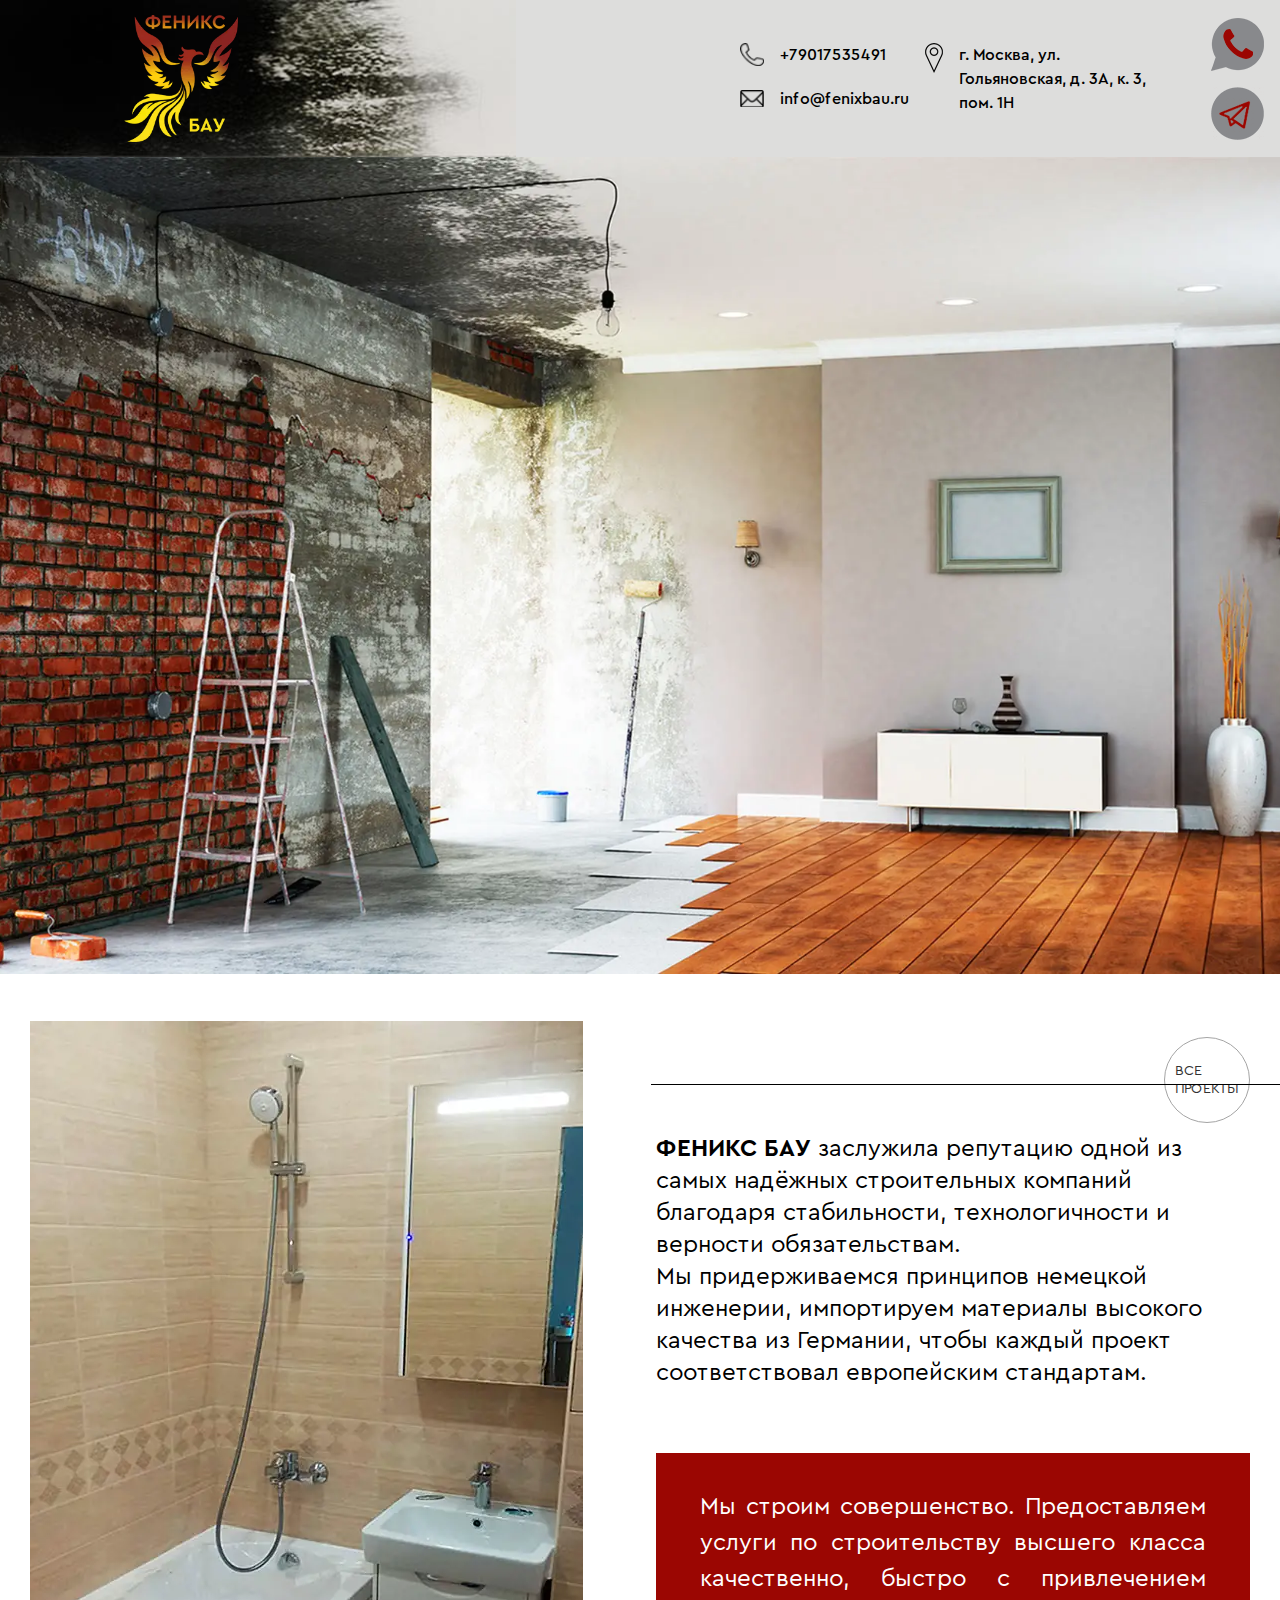
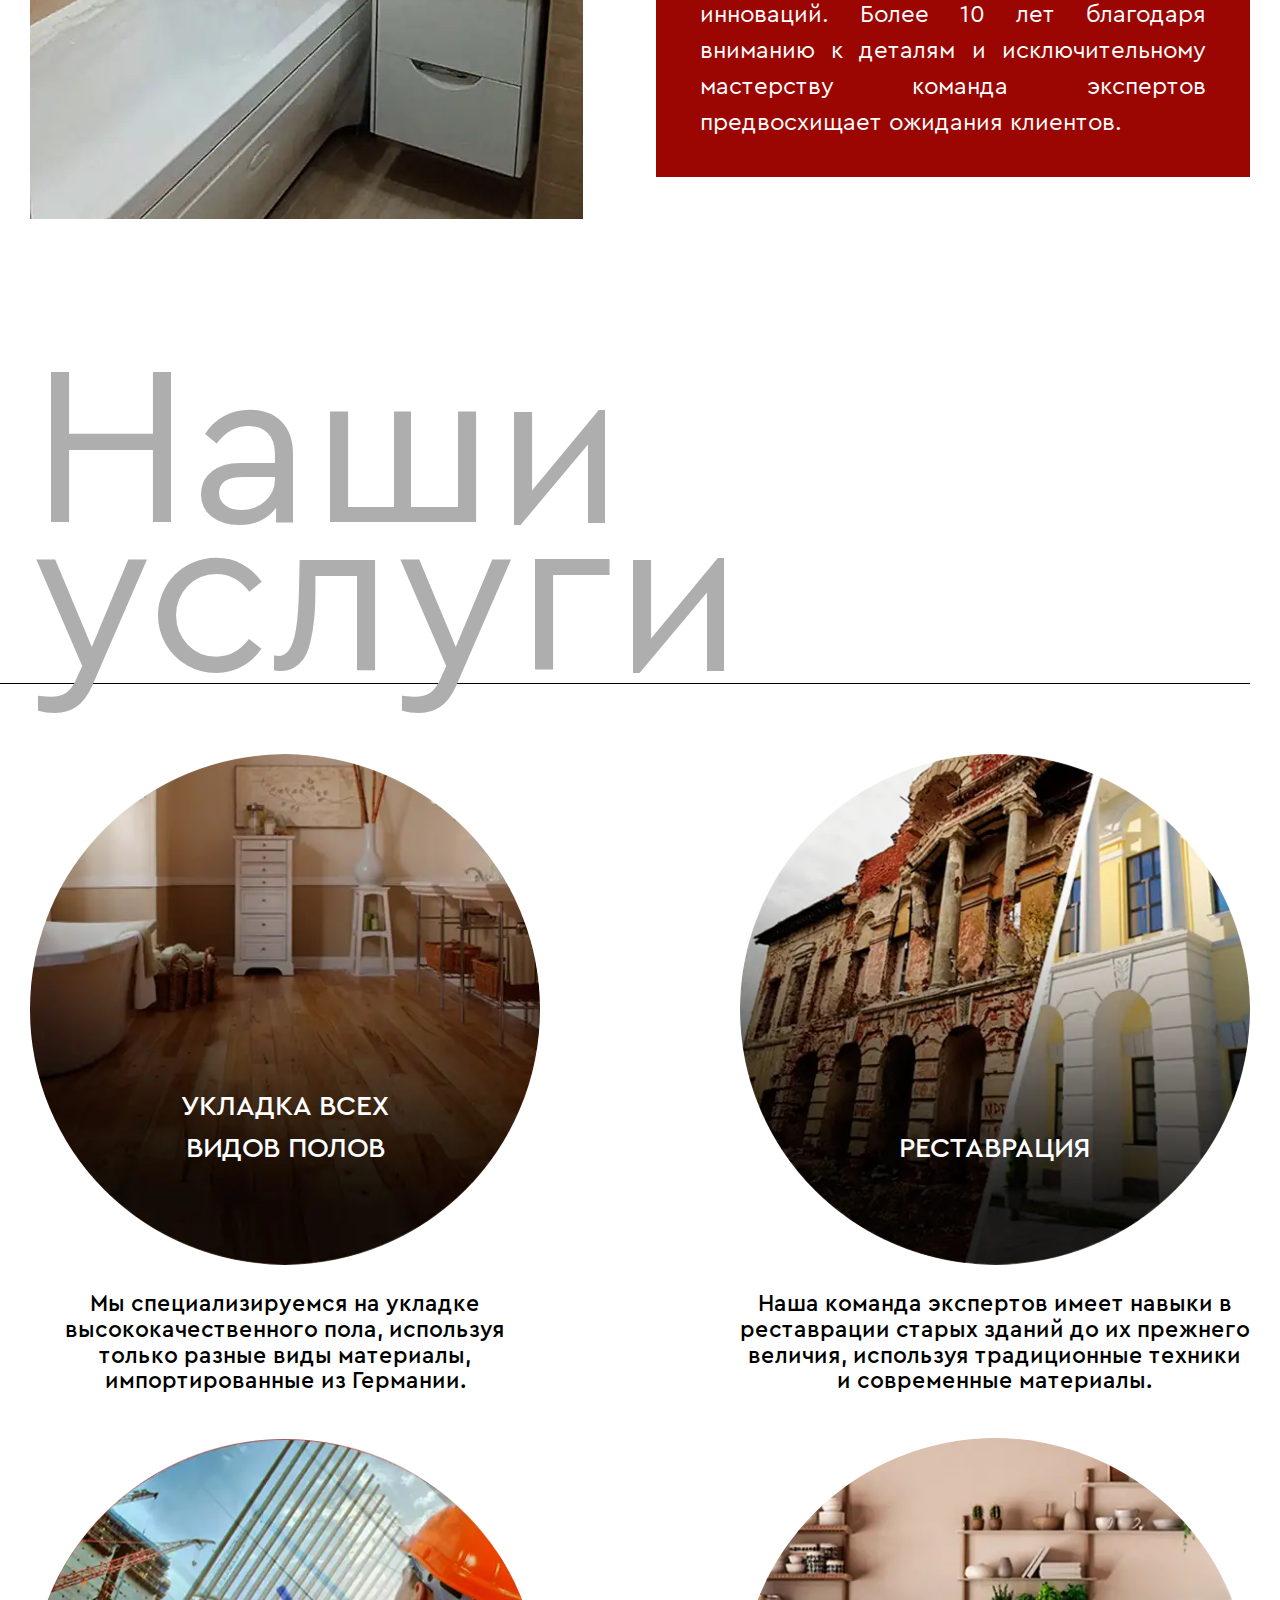
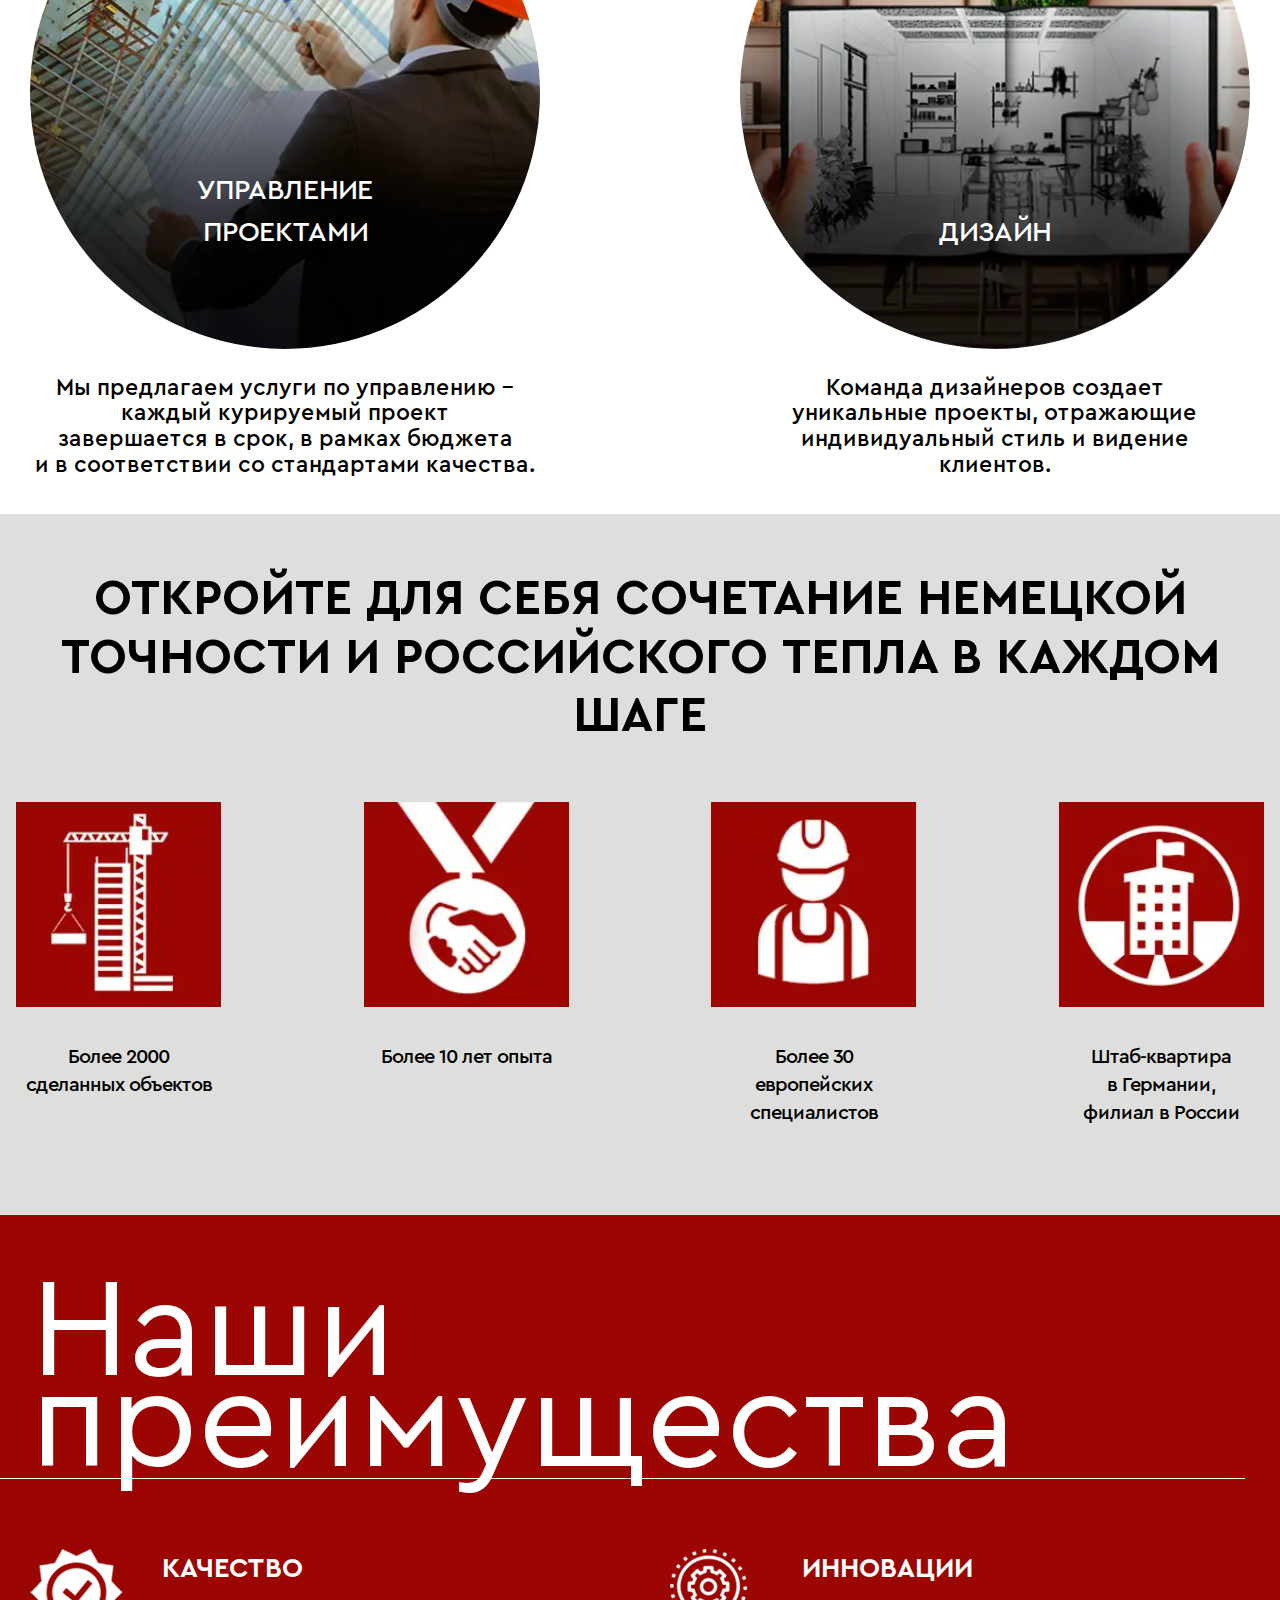
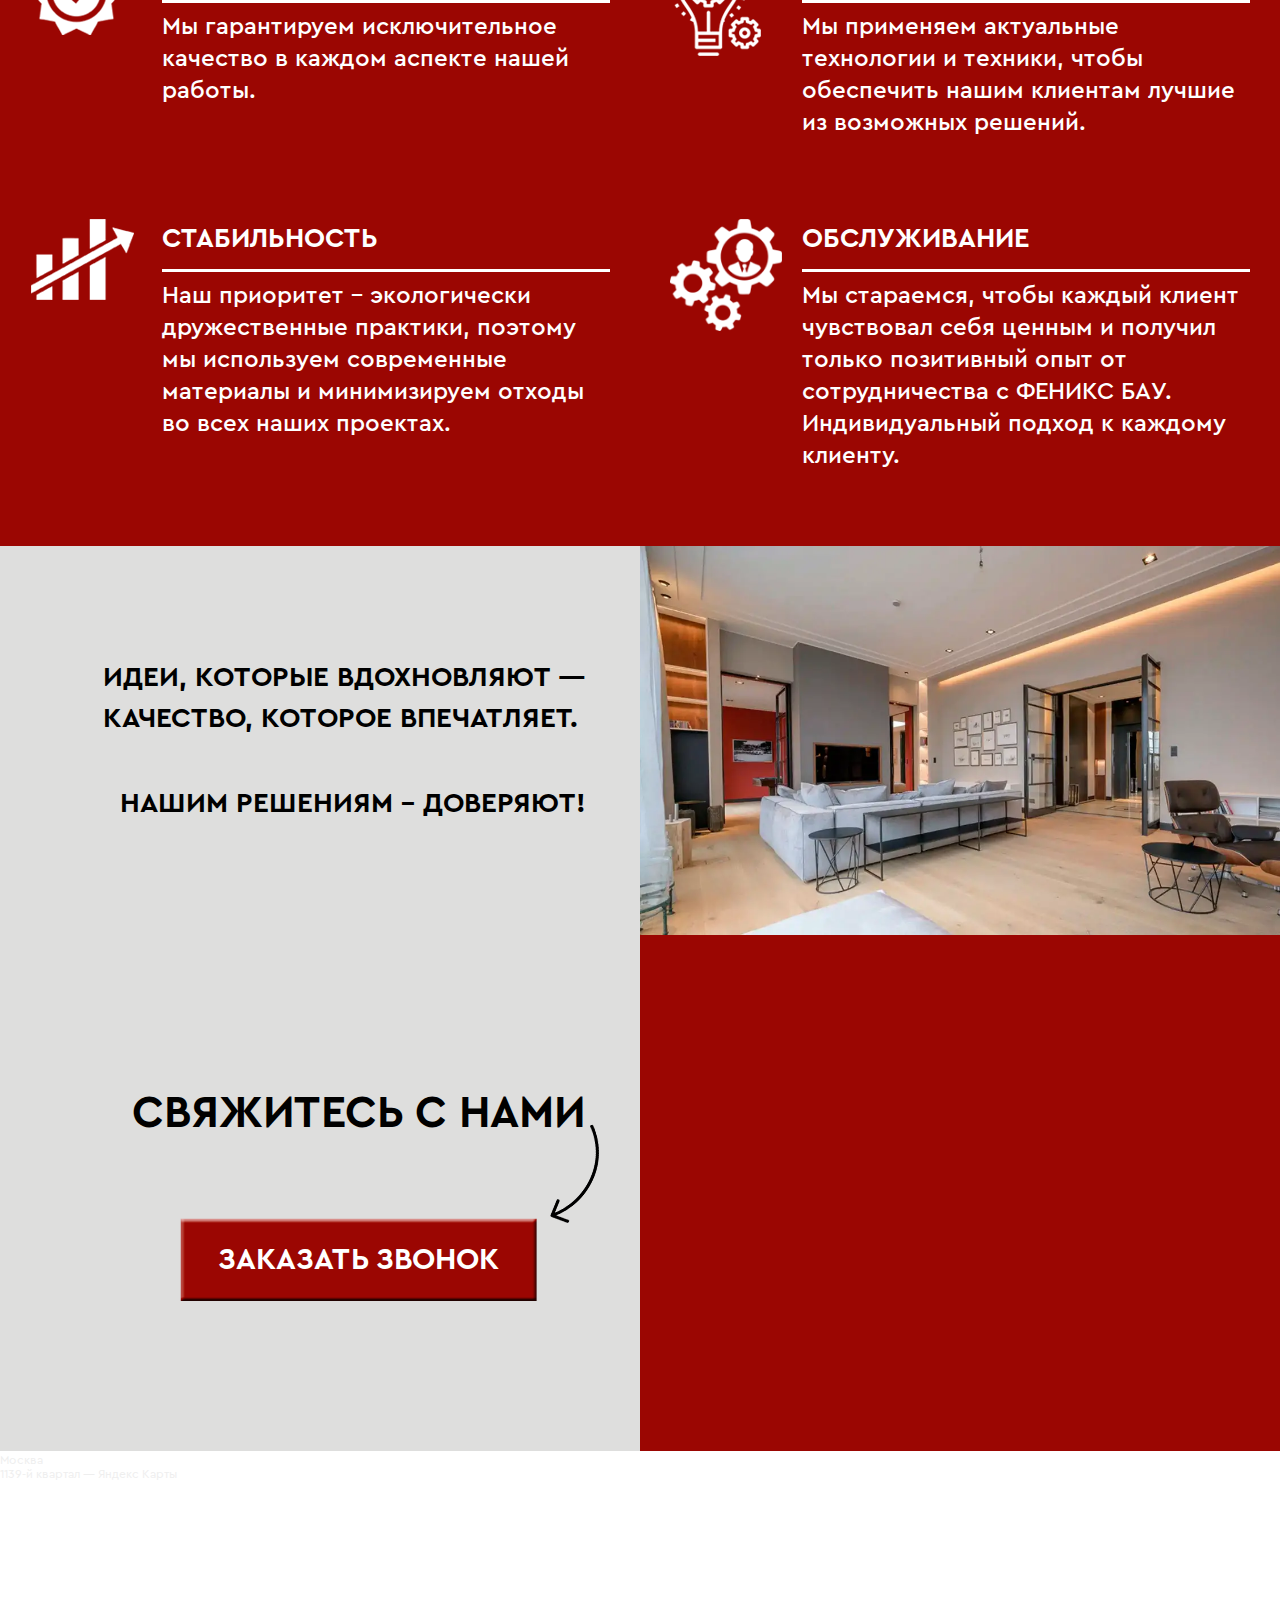
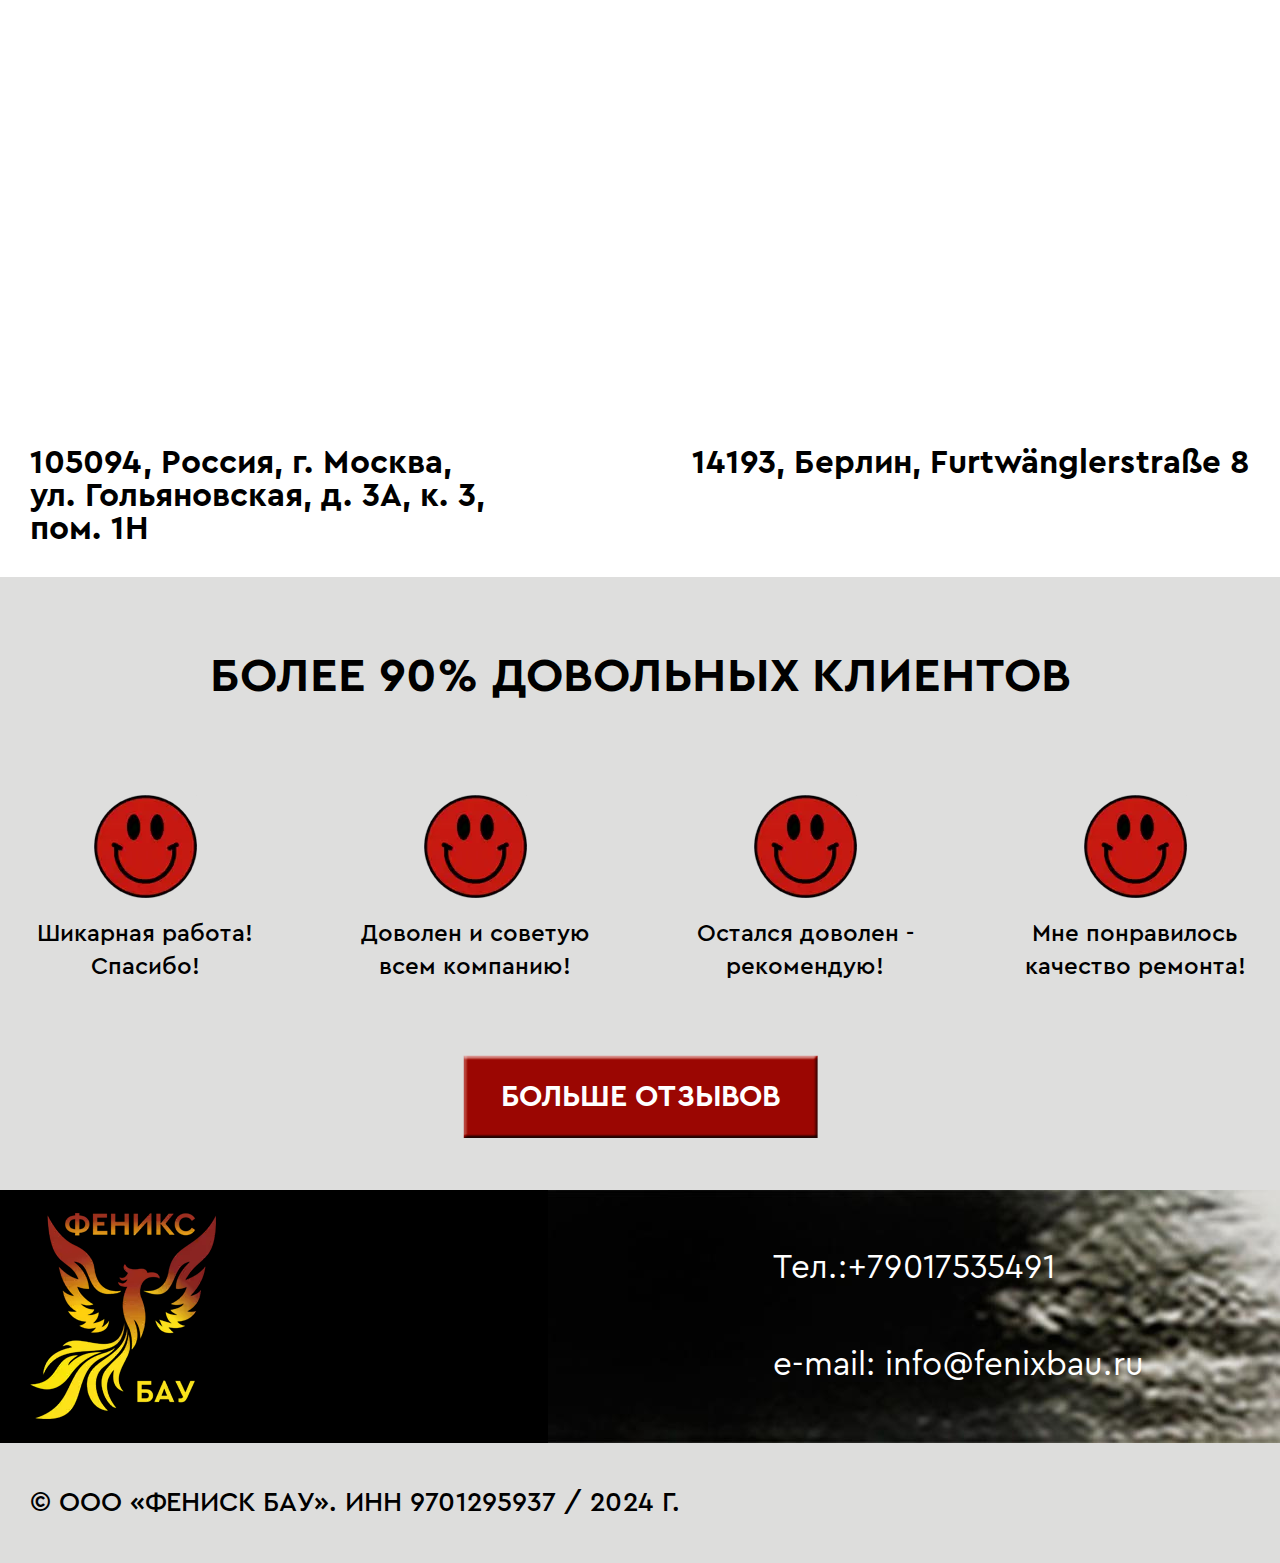
==== index.html @ 1acad580 "empty parent" ====
<!DOCTYPE html>
<html lang="ru" class="h-full group">
  <head>
    <meta charset="utf-8">
    <title>Главная страница</title>
    <meta name="description" content="">
    <meta name="viewport" content="width=device-width, initial-scale=1.0">
    <link rel="icon" href="favicon.ico" sizes="16x16">
    <link rel="icon" href="favicon.ico" sizes="32x32">
    <link rel="icon" href="img/favicon/favicon.svg" type="image/svg+xml">
    <link rel="apple-touch-icon" sizes="180x180" href="img/favicon/apple-touch-icon.png">
    <link rel="icon" type="image/png" sizes="32x32" href="img/favicon/favicon-32x32.png">
    <link rel="icon" type="image/png" sizes="16x16" href="img/favicon/favicon-16x16.png">
    <link rel="manifest" href="favic.webmanifest">
    <meta name="msapplication-TileColor" content="#da532c">
    <meta name="theme-color" content="#ffffff">
    <link rel="mask-icon" href="img/favicon/safari-pinned-tab.svg" color="#5bbad5">
    <link rel="stylesheet" href="css/main.min.css">
  </head>
  <body class="h-full">
    <div id="wrapper-for-scroll-fix" class="flex min-h-full flex-col overflow-hidden supports-[overflow: clip]:overflow-clip">
      <header class="shrink-0 grow-0 absolute w-full top-0 left-0 container z-10">
        <div id="header-fixed" class="fixed left-0 top-0 w-full before:absolute before:top-0 before:left-0 before:h-full before:w-1/2 before:bg-black after:absolute after:top-0 after:right-0 after:h-full after:w-[calc((100vw-1408px)/2)] after:bg-[#dddddc] -after:z-1">
          <div class="relative z-4 min-h-[157px] mx-auto max-w-[1408px] flex items-center px-4 py-2 bg-[#dddddc] bg-[url('../img/header-bg.jpg')] bg-no-repeat bg-contain lg:justify-between md:h-[80px] md:min-h-0 md:justify-start md:bg-[url('../img/header-bg-mob.jpg')] md:py-[5px]">
            <div class="ml-[8.66%] max-w-[114px] mr-[262px] relative z-4 shrink-0 md:max-w-[50px] md:mr-0 md:ml-2.5"><picture><source srcset="img/footer-logo.webp" type="image/webp"><img src="img/footer-logo.png" alt="alt" class="max-w-full"></picture></div>
            <nav class="hidden mr-[5.33%] lg:mr-6 md:block">
              <ul class="flex flex-wrap gap-x-12 gap-y-6 lg:gap-x-4 group-[.menu-opened]:right-0 xl:gap-x-6 md:fixed md:z-10 md:top-0 md:-right-[100%] md:pt-[100px] md:pb-[50px] md:flex-col md:flex-nowrap md:justify-center md:items-center md:gap-y-[2rem] md:w-full md:h-full md:transition-[right] md:duration-500 md:overflow-y-auto md:bg-graybg md:before:fixed md:before:w-full md:before:h-[100px] md:before:top-0 md:before:-right-[100%] md:before:transition-[right] md:before:z-2 md:before:bg-graybg">
                <li>
                  <button data-menu-close type="button" href="#" class="text-2xl font-bold uppercase transition-color hover:text-accent xl:text-lg md:text-2xl">Главная</button>
                </li>
                <li>
                  <button data-menu-close data-scroll-services class="text-2xl font-bold uppercase transition-color hover:text-accent xl:text-lg md:text-2xl">Проекты</button>
                </li>
              </ul>
            </nav>
            <div class="flex ml-auto font-medium text-base gap-x-8 xl:gap-x-4 md:hidden">
              <div><a href="tel:+79017535491" class="flex items-center gap-x-4 mb-5"><span class="w-6 shrink-0"><picture><source srcset="img/icons/phone.webp" type="image/webp"><img src="img/icons/phone.png" alt="alt" class="w-full"></picture></span><span>+79017535491</span></a><a href="mailto:info@fenixbau.ru" class="flex items-center gap-x-4"><span class="w-6 shrink-0"><picture><source srcset="img/icons/mail.webp" type="image/webp"><img src="img/icons/mail.png" alt="alt" class="w-full"></picture></span><span>info@fenixbau.ru</span></a></div><a href="https://yandex.ru/maps/-/CDtGZ2I~" target="_blank" class="flex gap-x-4 lg:hidden"><span class="w-[18px] shrink-0"><picture><source srcset="img/icons/loc.webp" type="image/webp"><img src="img/icons/loc.png" alt="alt" class="w-full"></picture></span>
                <address class="max-w-48 not-italic">г. Москва, ул. Гольяновская, д. 3А, к. 3, пом. 1Н</address></a>
            </div>
            <nav class="ml-11 pl-4 flex flex-col gap-4 shrink-0 md:ml-auto md:gap-2"><a href="https://wa.me/79017535491" target="_blank" class="block w-[53px] h-[53px] md:w-[28px] md:h-[28px] bg-[url('../img/icons/whatsapp.png')] bg-no-repeat bg-contain md:bg-[url('../img/icons/whatsapp-mob.png')]"></a><a href="https://t.me/tikavayayana" target="_blank" class="block w-[53px] h-[53px] md:w-[28px] md:h-[28px] bg-[url('../img/icons/tg.png')] bg-no-repeat bg-contain md:bg-[url('../img/icons/tg-mob.png')]"></a></nav>
            <button id="burger" type="button" class="ml-[13px] w-[46px] h-[46px] shrink-0 flex items-center justify-center z-10 group bg-accent rounded-full hidden md:flex md:mr-[15px]">
              <div class="w-[26px] h-[20px] relative"><span class="absolute left-0 top-0 w-full h-[3px] bg-white cursor-pointer transition ease-in-out group-[.on]:opacity-0"></span><span class="absolute left-0 top-[calc(46%_-_1px)] w-full h-[3px] bg-white cursor-pointer transition ease-in-out group-[.on]:rotate-45 -group-[.on]:translate-y-[4px]"></span><span class="absolute left-0 bottom-px w-full h-[3px] bg-white cursor-pointer transition ease-in-out group-[.on]:-rotate-45 group-[.on]:bottom-[9px]"></span></div>
            </button>
          </div>
        </div>
      </header>
      <main class="flex-auto shrink-1 grow-1">
        <div class="relative aspect-[1920/1226] mt-[157px] md:mt-[80px] sm:aspect-auto sm:h-[242px]"><picture><source srcset="img/hero-bg.webp" type="image/webp"><img src="img/hero-bg.jpg" alt="alt" class="object-cover w-full h-full object-center"></picture></div>
        <div class="flex flex-col">
          <section class="pt-[47px] sm:pt-0 xs:order-2">
            <div class="mx-auto max-w-cont px-[30px] flex gap-x-[5.97%] lg:flex-col">
              <div class="basis=[39.28%] shrink-0 aspect-[553/800 lg:order-2 sm:hidden"><picture><source srcset="img/we/1.webp" type="image/webp"><img src="img/we/1.jpg" alt="alt" class="object-cover w-full h-full"></picture></div>
              <div class="shrink grow basis-auto xs:pb-[18px]">
                <div class="we-box relative text-[357px] after:absolute after:h-px after:bg-black  after:left-[-40px] after:w-[calc(100%_+_((100vw_-_1408px)/2)_+_30px)] mb-16 xl:pt-12 xl:after:w-[calc(100%_+_60px)] xl:after:left-[-5px] sm:after:bg-[#B3B3B3] sm:mb-[30px] sm:text-[131px] sm:after:bottom-0 sm:h-[148px] sm:border sm:border-accent sm:[line-height:_0.73]">
                  <button id="scroll-to-services" type="button" class="absolute top-0 right-0 pl-6 w-[175px] h-[175px] rounded-full flex items-center justify-center text-[#323232] [line-height:_normal] border border-[#A4A4A4] uppercase text-[29px] text-left xl:w-[86px] xl:h-[86px] xl:text-[14px] xl:pl-2.5 xl:top-4 transition-colors hover:bg-accent hover:text-white hover:border-transparent">все проекты</button>
                </div>
                <div class="mb-16 sm:mb-0 sm:text-center">
                  <p class="text-2xl sm:text-[18px] xs:leading-[calc(21.88/24)]"><span class="font-bold">ФЕНИКС БАУ</span> заслужила репутацию одной из самых надёжных строительных компаний благодаря стабильности, технологичности и верности обязательствам.</p>
                  <p class="text-2xl sm:text-[18px] xs:leading-[calc(21.88/24)]">Мы придерживаемся принципов немецкой инженерии, импортируем материалы высокого качества из Германии, чтобы каждый проект соответствовал европейским стандартам.</p>
                </div>
                <div class=" px-11 py-9 bg-accent sm:hidden">
                  <p class="text-white text-2xl leading-[calc(36/24)] text-justify">Мы строим совершенство. Предоставляем услуги по строительству высшего класса качественно, быстро с привлечением инноваций. Более 10 лет благодаря вниманию к деталям и исключительному мастерству команда экспертов предвосхищает ожидания клиентов.</p>
                </div>
              </div>
            </div>
          </section>
          <section class="pt-28 sm:pt-8 xs:pt-0">
            <div class="mx-auto max-w-cont px-[30px]">
              <div class="relative mb-20 after:absolute after:h-px after:bg-black after:bottom-[-10px] after:right-0 after:w-[calc(100%_+_((100vw_-_1408px)/2))] mb-16 xl:pt-12 xl:after:w-[calc(100%_+_32px)] sm:after:bottom-[-7px] sm:after:bg-[#B3B3B3] sm:mb-[30px] sm:hidden">
                <h2 class="relative z-[2] text-[227px] text-[#aeaeae] [line-height:_0.65]">Наши услуги</h2>
              </div>
              <div class="hidden flex flex-col items-center font-medium leading-6 gap-y-6 py-[10px] xs:flex minw:px-0">
                <p class="text-base uppercase sm:text-center">Идеи, которые вдохновляют —<br>качество, которое впечатляет. </p>
                <p class="text-base uppercase sm:text-center">Нашим решениям - доверяют!</p>
              </div>
              <div class="grid grid-cols-2 gap-y-11 gap-x-[16.34%] mb-9 xs:gap-y-[14px] xs:px-4 xs:bg-graybg xs:mx-[-30px] xs:py-5 xs:justify-evenly xs:gap-x-[15px] xs:mb-0">
                <div id="services" class="flex flex-col relative items-center">
                  <div data-gall="myGallery1" data-href="img/services/gal-1.jpg" class="serveces-modal cursor-pointer relative flex flex-col items-center justify-end w-full py-24 max-w-[524px] aspect-[1/1] mb-[26px] transition-all rounded-full overflow-hidden after:absolute after:top-0 after:left-0 after:z-[2] after:w-full after:h-full after:rounded-full after:bg-accent after:opacity-60 after:will-change-transform after:transition-transform after:duration-500 after:scale-0 hover:after:scale-100 hover:justify-start sm:py-[35px] sm:px-[20px] xs:mb-0 xss:max-w-[134px] xss:max-h-[134px] xss:py-[25px]">
                    <h3 class="relative max-w-[300px] z-[3] text-[28px] font-medium text-white uppercase text-center sm:text-[20px] xss:text-[10px]">укладка всех видов полов</h3><picture><source srcset="img/services/1.webp" type="image/webp"><img src="img/services/1.png" alt="alt" class="absolute left-0 top-0 object-cover w-full h-full"></picture>
                    <div data-gall="myGallery1" data-href="img/services/gal-2.jpg" class="serveces-modal"></div>
                    <div data-gall="myGallery1" data-href="img/services/gal-3.jpg" class="serveces-modal"></div>
                  </div>
                  <p class="text-center font-medium text-[23px] [line-height:calc(31.5/28)] xs:hidden">Мы специализируемся на укладке высококачественного пола, используя <br>только разные виды материалы, <br>импортированные из Германии.</p>
                </div>
                <div id="services" class="flex flex-col relative items-center">
                  <div data-gall="myGallery2" data-href="img/services/gal-2.jpg" class="serveces-modal cursor-pointer relative flex flex-col items-center justify-end w-full py-24 max-w-[524px] aspect-[1/1] mb-[26px] transition-all rounded-full overflow-hidden after:absolute after:top-0 after:left-0 after:z-[2] after:w-full after:h-full after:rounded-full after:bg-accent after:opacity-60 after:will-change-transform after:transition-transform after:duration-500 after:scale-0 hover:after:scale-100 hover:justify-start sm:py-[35px] sm:px-[20px] xs:mb-0 xss:max-w-[134px] xss:max-h-[134px] xss:py-[25px]">
                    <h3 class="relative max-w-[300px] z-[3] text-[28px] font-medium text-white uppercase text-center sm:text-[20px] xss:text-[10px]">реставрация</h3><picture><source srcset="img/services/2.webp" type="image/webp"><img src="img/services/2.png" alt="alt" class="absolute left-0 top-0 object-cover w-full h-full"></picture>
                    <div data-gall="myGallery2" data-href="img/services/gal-2.jpg" class="serveces-modal"></div>
                    <div data-gall="myGallery2" data-href="img/services/gal-3.jpg" class="serveces-modal"></div>
                  </div>
                  <p class="text-center font-medium text-[23px] [line-height:calc(31.5/28)] xs:hidden">Наша команда экспертов имеет навыки в реставрации старых зданий до их прежнего величия, используя традиционные техники <br>и современные материалы.</p>
                </div>
                <div id="services" class="flex flex-col relative items-center">
                  <div data-gall="myGallery3" data-href="img/services/gal-3.jpg" class="serveces-modal cursor-pointer relative flex flex-col items-center justify-end w-full py-24 max-w-[524px] aspect-[1/1] mb-[26px] transition-all rounded-full overflow-hidden after:absolute after:top-0 after:left-0 after:z-[2] after:w-full after:h-full after:rounded-full after:bg-accent after:opacity-60 after:will-change-transform after:transition-transform after:duration-500 after:scale-0 hover:after:scale-100 hover:justify-start sm:py-[35px] sm:px-[20px] xs:mb-0 xss:max-w-[134px] xss:max-h-[134px] xss:py-[25px]">
                    <h3 class="relative max-w-[300px] z-[3] text-[28px] font-medium text-white uppercase text-center sm:text-[20px] xss:text-[10px]">управление проектами</h3><picture><source srcset="img/services/3.webp" type="image/webp"><img src="img/services/3.png" alt="alt" class="absolute left-0 top-0 object-cover w-full h-full"></picture>
                    <div data-gall="myGallery3" data-href="img/services/gal-2.jpg" class="serveces-modal"></div>
                    <div data-gall="myGallery3" data-href="img/services/gal-3.jpg" class="serveces-modal"></div>
                  </div>
                  <p class="text-center font-medium text-[23px] [line-height:calc(31.5/28)] xs:hidden">Мы предлагаем услуги по управлению – <br>каждый курируемый проект <br>завершается в срок, в рамках бюджета <br>и в соответствии со стандартами качества.</p>
                </div>
                <div id="services" class="flex flex-col relative items-center">
                  <div data-gall="myGallery4" data-href="img/services/gal-4.jpg" class="serveces-modal cursor-pointer relative flex flex-col items-center justify-end w-full py-24 max-w-[524px] aspect-[1/1] mb-[26px] transition-all rounded-full overflow-hidden after:absolute after:top-0 after:left-0 after:z-[2] after:w-full after:h-full after:rounded-full after:bg-accent after:opacity-60 after:will-change-transform after:transition-transform after:duration-500 after:scale-0 hover:after:scale-100 hover:justify-start sm:py-[35px] sm:px-[20px] xs:mb-0 xss:max-w-[134px] xss:max-h-[134px] xss:py-[25px]">
                    <h3 class="relative max-w-[300px] z-[3] text-[28px] font-medium text-white uppercase text-center sm:text-[20px] xss:text-[10px]">дизайн</h3><picture><source srcset="img/services/4.webp" type="image/webp"><img src="img/services/4.png" alt="alt" class="absolute left-0 top-0 object-cover w-full h-full"></picture>
                    <div data-gall="myGallery4" data-href="img/services/gal-2.jpg" class="serveces-modal"></div>
                    <div data-gall="myGallery4" data-href="img/services/gal-3.jpg" class="serveces-modal"></div>
                  </div>
                  <p class="text-center font-medium text-[23px] [line-height:calc(31.5/28)] xs:hidden">Команда дизайнеров создает <br>уникальные проекты, отражающие <br>индивидуальный стиль и видение <br>клиентов.</p>
                </div>
                <div class="hidden">
                  <div data-gall="myGallery-overal" data-href="img/services/gal-1.jpg" class="overal-modal"></div>
                  <div data-gall="myGallery-overal" data-href="img/services/gal-2.jpg" class="overal-modal"></div>
                  <div data-gall="myGallery-overal" data-href="img/services/gal-3.jpg" class="overal-modal"></div>
                </div>
              </div>
            </div>
          </section>
        </div>
        <section class="pt-14 pb-[88px] bg-graybg xs:pt-[17px] xs:pb-3">
          <div class="mx-auto max-w-[1408px] px-4">
            <h2 class="text-center font-bold uppercase text-[48.59px] [line-height:calc(58/48)] mb-14 xs:text-[14.64px] xs:hidden">Откройте для себя сочетание немецкой точности и российского тепла в каждом шаге</h2>
            <h2 class="hidden text-center font-bold uppercase [line-height:calc(58/48)] mb-2.5 xs:block">немецкое качество и русская душа</h2>
            <div class="grid grid-cols-[repeat(4,205px)] justify-between gap-x-5 gap-y-20 md:grid-cols-[repeat(2,205px)] xs:grid-cols-[repeat(2,90px)] xs:gap-y-4 md:justify-evenly">
              <article class="text-center sm:flex sm:flex-col items-center">
                <div class="max-w-[205px] aspect-[1/1] mb-[36px] xs:max-w-[90px] sm:mb-[7px]"><picture><source srcset="img/accuracy/1.webp" type="image/webp"><img src="img/accuracy/1.jpg" alt="alt" class="w-full max-h-full"></picture></div>
                <p class="text-xl tracking-tighter font-medium xs:text-[13px] xs:leading-[12px]">Более 2000 <br>сделанных объектов</p>
              </article>
              <article class="text-center sm:flex sm:flex-col items-center">
                <div class="max-w-[205px] aspect-[1/1] mb-[36px] xs:max-w-[90px] sm:mb-[7px]"><picture><source srcset="img/accuracy/2.webp" type="image/webp"><img src="img/accuracy/2.jpg" alt="alt" class="w-full max-h-full"></picture></div>
                <p class="text-xl tracking-tighter font-medium xs:text-[13px] xs:leading-[12px]">Более 10 лет опыта</p>
              </article>
              <article class="text-center sm:flex sm:flex-col items-center">
                <div class="max-w-[205px] aspect-[1/1] mb-[36px] xs:max-w-[90px] sm:mb-[7px]"><picture><source srcset="img/accuracy/3.webp" type="image/webp"><img src="img/accuracy/3.jpg" alt="alt" class="w-full max-h-full"></picture></div>
                <p class="text-xl tracking-tighter font-medium xs:text-[13px] xs:leading-[12px]">Более 30 <br>европейских специалистов</p>
              </article>
              <article class="text-center sm:flex sm:flex-col items-center">
                <div class="max-w-[205px] aspect-[1/1] mb-[36px] xs:max-w-[90px] sm:mb-[7px]"><picture><source srcset="img/accuracy/4.webp" type="image/webp"><img src="img/accuracy/4.jpg" alt="alt" class="w-full max-h-full"></picture></div>
                <p class="text-xl tracking-tighter font-medium xs:text-[13px] xs:leading-[12px]">Штаб-квартира <br>в Германии, <br>филиал в России</p>
              </article>
            </div>
          </div>
        </section>
        <section class="pt-[72px] pb-[74px] bg-accent text-white xs:pt-[22px] xs:pb-6">
          <div class="mx-auto max-w-cont px-[30px]">
            <div class="relative features-box relative mb-20 after:absolute after:h-px after:bg-white after:bottom-[-10px] after:right-[5px] after:w-[calc(100%_+_((100vw_-_1408px)/2))] mb-16 xl:after:w-[calc(100%_+_32px)] sm:after:bottom-0 sm:after:bg-[#B3B3B3] sm:mb-[30px]">
              <h2 class="relative z-[2] text-[140px] [line-height:_0.65] lg:text-[100px] md:text-[100px] sm:text-[50px] xss:text-[30px] sm:bottom-0 sm:right-0">Наши преимущества</h2>
            </div>
            <div class="grid grid-cols-2 gap-x-[4.97%] gap-y-20 md:grid-cols-1 xs:gap-y-6">
              <article class="grid grid-cols-[112px,1fr] gap-x-5 xs:grid-cols-[40px,1fr]  md:order-1">
                <div><picture><source srcset="img/features/1.webp" type="image/webp"><img src="img/features/1.png" alt="alt" class="max-w-full"></picture></div>
                <div>
                  <h3 class="text-[27px] font-bold pb-2.5 mb-2 border-b-[3px] border-white uppercase xs:text-[13.4px] xs:pb-1 xs:mb-1 xs:border-b-[1px]">качество</h3>
                  <div>
                    <p class="text-2xl font-medium xs:text-xs">Мы гарантируем исключительное качество в каждом аспекте нашей работы.</p>
                  </div>
                </div>
              </article>
              <article class="grid grid-cols-[112px,1fr] gap-x-5 xs:grid-cols-[40px,1fr]  md:order-3">
                <div><picture><source srcset="img/features/2.webp" type="image/webp"><img src="img/features/2.png" alt="alt" class="max-w-full"></picture></div>
                <div>
                  <h3 class="text-[27px] font-bold pb-2.5 mb-2 border-b-[3px] border-white uppercase xs:text-[13.4px] xs:pb-1 xs:mb-1 xs:border-b-[1px]">Инновации</h3>
                  <div>
                    <p class="text-2xl font-medium xs:text-xs">Мы применяем актуальные технологии и техники, чтобы обеспечить нашим клиентам лучшие из возможных решений.</p>
                  </div>
                </div>
              </article>
              <article class="grid grid-cols-[112px,1fr] gap-x-5 xs:grid-cols-[40px,1fr]  md:order-2">
                <div><picture><source srcset="img/features/3.webp" type="image/webp"><img src="img/features/3.png" alt="alt" class="max-w-full"></picture></div>
                <div>
                  <h3 class="text-[27px] font-bold pb-2.5 mb-2 border-b-[3px] border-white uppercase xs:text-[13.4px] xs:pb-1 xs:mb-1 xs:border-b-[1px]">стабильность</h3>
                  <div>
                    <p class="text-2xl font-medium xs:text-xs">Наш приоритет – экологически дружественные практики, поэтому мы используем современные материалы и минимизируем отходы во всех наших проектах.</p>
                  </div>
                </div>
              </article>
              <article class="grid grid-cols-[112px,1fr] gap-x-5 xs:grid-cols-[40px,1fr]  md:order-4">
                <div><picture><source srcset="img/features/4.webp" type="image/webp"><img src="img/features/4.png" alt="alt" class="max-w-full"></picture></div>
                <div>
                  <h3 class="text-[27px] font-bold pb-2.5 mb-2 border-b-[3px] border-white uppercase xs:text-[13.4px] xs:pb-1 xs:mb-1 xs:border-b-[1px]">обслуживание</h3>
                  <div>
                    <p class="text-2xl font-medium xs:text-xs">Мы стараемся, чтобы каждый клиент чувствовал себя ценным и получил только позитивный опыт от сотрудничества с ФЕНИКС БАУ. Индивидуальный подход к каждому клиенту.</p>
                  </div>
                </div>
              </article>
            </div>
          </div>
        </section>
        <section class="grid grid-cols-[41.15%,1fr] bg-graybg xl:grid-cols-2 lg:grid-cols-1 sm:bg-transparent">
          <div class="max-w-[537px] py-6 justify-self-end flex flex-col justify-center items-end gap-y-[43px] max-w-[535px] pr-[55px] lg:order-3 lg:items-center lg:max-w-full lg:px-[30px] md:hidden">
            <p class="text-justify text-[27.65px] font-bold leading-[41.24px] uppercase">Идеи, которые вдохновляют — качество, которое впечатляет. </p>
            <p class="text-center text-[27.65px] font-bold leading-[41.24px] uppercase">Нашим решениям - доверяют!</p>
          </div>
          <div class="lg:order-1">
            <div class="tiny-sldr">
              <div class="aspect-[1128/680"><picture><source srcset="img/slider/1.webp" type="image/webp"><img src="img/slider/1.jpg" alt="alt" class="object-cover w-full h-full"></picture></div>
              <div class="aspect-[1128/680"><picture><source srcset="img/slider/2.webp" type="image/webp"><img src="img/slider/2.jpg" alt="alt" class="object-cover w-full h-full"></picture></div>
              <div class="aspect-[1128/680"><picture><source srcset="img/slider/3.webp" type="image/webp"><img src="img/slider/3.jpg" alt="alt" class="object-cover w-full h-full"></picture></div>
            </div>
          </div>
          <div class="py-6 flex flex-col justify-center items-end lg:order-4 lg:items-center sm:pt-5 sm:pb-6">
            <div class="max-w-[537px] text-center pr-[55px] lg:pr-0">
              <div class="text-[44.17px] font-bold uppercase sm:text-[21.58px]">свяжитесь с нами</div>
              <div class="relative pt-[70px] sm:pt-[30px]"><picture><source srcset="img/icons/arrow.webp" type="image/webp"><img src="img/icons/arrow.png" alt="alt" class="absolute right-[-15px] top-[-23px] sm:w-6 sm:right-[-8px] sm:top-[-9px]"></picture>
                <!-- button(type="button" data-href="#callback-modal" data-vbtype="inline" class="callback h-[88px] px-[38px] inline-flex items-center justify-center text-[30px] font-bold text-white uppercase bg-[url('../img/btn-bg.png')] bg-no-repeat bg-contain hover:bg-[url('../img/btn-bg-hover.png')] transition-all sm:text-[15px] sm:h-[43px] sm:px-[16px]") заказать звонок-->
                <button type="button" data-callback-open class="callback h-[88px] px-[38px] inline-flex items-center justify-center text-[30px] font-bold text-white uppercase bg-[url('../img/btn-bg.png')] bg-no-repeat bg-contain hover:bg-[url('../img/btn-bg-hover.png')] transition-all sm:text-[15px] sm:h-[43px] sm:px-[16px]">заказать звонок</button>
              </div>
            </div>
          </div>
          <div class="bg-accent lg:order-2">
            <div data-trigger class="max-w-[871px] pt-24 pb-[120px] pl-[90px] pr-[56px] text-white lg:max-w-full md:px-[30px] md:pt-5 md:pb-6">
              <div data-percentage="70" class="mb-12 md:mb-[15px]">
                <div class="flex justify-between items-end gap-x-4 mb-4 md:mb-2 sm:mb-0">
                  <div class="text-2xl font-bold sm:text-[15px]">Частные объекты</div>
                  <div class="text-[30.67px] font-bolditalic leading-7 sm:text-[19px]">70%</div>
                </div>
                <div class="relative h-5 bg-[#d05a51] rounded-xl overflow-hidden md:h-2.5">
                  <div data-bar class="absolute w-0 left-0 top-0 h-full bg-white rounded-xl transition-all duration-[5000ms]"></div>
                </div>
              </div>
              <div data-percentage="20" class="mb-12 md:mb-[15px]">
                <div class="flex justify-between items-end gap-x-4 mb-4 md:mb-2 sm:mb-0">
                  <div class="text-2xl font-bold sm:text-[15px]">Коммерческая недвижимость</div>
                  <div class="text-[30.67px] font-bolditalic leading-7 sm:text-[19px]">20%</div>
                </div>
                <div class="relative h-5 bg-[#d05a51] rounded-xl overflow-hidden md:h-2.5">
                  <div data-bar class="absolute w-0 left-0 top-0 h-full bg-white rounded-xl transition-all duration-[5000ms]"></div>
                </div>
              </div>
              <div data-percentage="10">
                <div class="flex justify-between items-end gap-x-4 mb-4 md:mb-2 sm:mb-0">
                  <div class="text-2xl font-bold sm:text-[15px]">Отели</div>
                  <div class="text-[30.67px] font-bolditalic leading-7 sm:text-[19px]">10%</div>
                </div>
                <div class="relative h-5 bg-[#d05a51] rounded-xl overflow-hidden md:h-2.5">
                  <div data-bar class="absolute w-0 left-0 top-0 h-full bg-white rounded-xl transition-all duration-[5000ms]"></div>
                </div>
              </div>
            </div>
          </div>
        </section>
        <div class="graph-modal">
          <div role="dialog" aria-modal="true" data-graph-target="first" class="graph-modal__container max-w-[1392px] w-full">
            <div class="graph-modal__content">
              <div class="relative max-w-[1392px] mx-auto px-[66px] pt-[50px] pb-[88px] bg-white rounded-3xl xl:px-[30px] xl:py-[20px] xl:max-w-[600px]">
                <button aria-label="Закрыть модальное окно" class="btn-reset js-modal-close absolute z-[2] top-6 right-12 w-[50px] h-[50px] bg-[url('../img/icons/modal-close.png')] bg-no-repeat bg-contain xl:w-[20px] xl:h-[20px] xl:top-[20px] xl:right-[30px]"></button>
                <div class="mb-10 text-[52px] font-bold text-center xl:text-[30px] xl:mb-5 md:text-[18px] xl:px-10 sm:uppercase xss:text-[11px]">Пожалуйста, заполните форму</div>
                <form action="#" id="myForm">
                  <input autocomplete="off" type="text" name="name" placeholder="Введите Ваше имя" class="h-[135px] block w-full mb-10 px-[50px] text-[40px] text-[#2c2c2c] rounded-[40px] border border-black bg-graybg placeholder-[#2c2c2c] focus:outline-none invalid:outline-none focus:bg-white focus:border-accent xl:h-[50px] xl:text-[18px] xl:rounded-3xl xl:mb-5 xl:px-[20px]">
                  <label class="relative block h-[135px] mb-10 xl:mb-5 xl:h-[50px]">
                    <input autocomplete="off" type="tel" name="phone" required placeholder="" class="peer h-[135px] block w-full mb-10 px-[50px] text-[40px] text-[#2c2c2c] rounded-[40px] border border-black bg-graybg placeholder-[#2c2c2c] focus:outline-none invalid:outline-none focus:bg-white focus:border-accent xl:h-[50px] xl:text-[18px] xl:rounded-3xl xl:mb-5 xl:px-[20px]">
                    <div class="absolute flex items-center h-full w-full left-[25px] top-0 left-0 pointer-events-none text-[40px] text-[#2c2c2c] xl:text-[18px] peer-focus:hidden peer-valid:hidden">Введите номер телефона<span class="text-accent">*</span></div>
                  </label>
                  <textarea name="message" placeholder="Сообщение" class="h-[360px] py-8 mb-10 block w-full px-[50px] text-[40px] text-[#2c2c2c] rounded-[40px] border border-black bg-graybg placeholder-[#2c2c2c] focus:outline-none invalid:outline-none focus:bg-white focus:border-accent xl:h-[100px] xl:text-[18px] xl:rounded-3xl xl:mb-5 xl:py-2 xl:px-[20px]"></textarea>
                  <button type="submit" class="block h-[133px] w-full bg-accent text-[52.24px] font-bold text-white text-center rounded-[40px] xl:text-[20px] xl:h-[50px] transition-colors hover:bg-[#bb2419] active:bg-[#bb2419]">Отправить</button>
                </form>
              </div>
            </div>
          </div>
        </div>
        <div class="flex flex-col">
          <div>
            <div class="flex md:block">
              <div class="basis-1/2 shrink-0 grow-0">
                <div class="hidden sm:block py-2.5 md:px-[30px]">
                  <div class="text-[33px] leading-[33px] text-accent font-bold sm:text-[15px]  sm:font-medium sm:leading-[17.18px]">Адрес организации в России:</div>
                  <address class="basis-1/2 shrink-0 grow-0 font-bold text-[33px] leading-[33px]  not-italic sm:text-[15px] sm:leading-[17.18px] sm:font-medium ">105094, Россия, г. Москва,<br>ул. Гольяновская, д. 3А, к. 3, пом. 1Н</address>
                </div>
                <div class="relative aspect-[966/850] md:aspect-[360/348]">
                  <div style="position:absolute;overflow:hidden;" class="w-full h-full"><a href="https://yandex.ru/maps/213/moscow/?utm_medium=mapframe&amp;utm_source=maps" style="color:#eee;font-size:12px;position:absolute;top:0px;">&Mcy;&ocy;&scy;&kcy;&vcy;&acy;</a><a href="https://yandex.ru/maps/213/moscow/?ll=37.707332%2C55.776760&amp;mode=whatshere&amp;utm_campaign=desktop&amp;utm_medium=mapframe&amp;utm_source=maps&amp;whatshere%5Bpoint%5D=37.707458%2C55.777083&amp;whatshere%5Bzoom%5D=16.45&amp;z=16.45" style="color:#eee;font-size:12px;position:absolute;top:14px;">1139-&jcy; &kcy;&vcy;&acy;&rcy;&tcy;&acy;&lcy; &mdash; &YAcy;&ncy;&dcy;&iecy;&kcy;&scy;&nbsp;&Kcy;&acy;&rcy;&tcy;&ycy;</a>
                    <iframe src="https://yandex.ru/map-widget/v1/?ll=37.707332%2C55.776760&amp;mode=whatshere&amp;utm_campaign=desktop&amp;utm_medium=search&amp;utm_source=maps&amp;whatshere%5Bpoint%5D=37.707458%2C55.777083&amp;whatshere%5Bzoom%5D=16.45&amp;z=16.45" allowfullscreen="true" style="position:absolute;width:100%;height:100%"></iframe>
                  </div>
                </div>
              </div>
              <div class="basis-1/2 shrink-0 grow-0">
                <div class="hidden md:block py-2.5 md:px-[30px]">
                  <div class="text-[33px] leading-[33px] text-accent font-bold sm:font-medium sm:text-[15px] sm:leading-[17.18px]">Адрес организации в Германии:</div>
                  <address class="basis-1/2 shrink-0 grow-0 font-bold text-[33px] leading-[33px]  not-italic sm:text-[15px] sm:leading-[17.18px] sm:font-medium ">14193, Берлин, Furtwänglerstraße 8</address>
                </div>
                <div class="block aspect-[966/850] md:aspect-[360/348]">
                  <iframe src="https://www.google.com/maps/embed?pb=!1m18!1m12!1m3!1d2429.71193015072!2d13.273060475578946!3d52.48435133886969!2m3!1f0!2f0!3f0!3m2!1i1024!2i768!4f13.1!3m3!1m2!1s0x47a850b1a6450379%3A0xd30689a3665cf7b5!2zRnVydHfDpG5nbGVyc3RyYcOfZSA4LCAxNDE5MyBCZXJsaW4sINCT0LXRgNC80LDQvdC40Y8!5e0!3m2!1sru!2sru!4v1731331195289!5m2!1sru!2sru" style="border:0;" allowfullscreen="" loading="lazy" referrerpolicy="no-referrer-when-downgrade" class="w-full h-full"></iframe>
                </div>
              </div>
            </div>
            <div class="mx-auto max-w-cont flex px-[30px] py-8 md:hidden">
              <address class="basis-1/2 shrink-0 grow-0 font-bold text-[33px] leading-[33px] not-italic">105094, Россия, г. Москва,<br>ул. Гольяновская, д. 3А, к. 3,<br>пом. 1Н</address>
              <address class="basis-1/2 shrink-0 grow-0 font-bold text-[33px] text-right leading-[33px] not-italic">14193, Берлин, Furtwänglerstraße 8</address>
            </div>
          </div>
          <section class="pt-[70px] pb-12 bg-graybg md:py-6 sm:-order-1">
            <div class="mx-auto max-w-cont px-[30px]">
              <h2 class="mb-[90px] text-5xl text-center leading-[58px] font-bold uppercase md:text-[16px] md:leading-[24px] md:mb-[14px]">БОЛЕЕ 90% довольных клиентов</h2>
              <div class="flex justify-between flex-wrap mb-[70px] gap-x-2.5 gap-y-5 sm:gap-x-0 md:mb-0">
                <article class="flex flex-col items-center basis-[230px] shrink-0 grow-0 sm:basis-1/2">
                  <div class="w-[103px] h-[103px] mb-5 md:w-[60px] md:h-[60px] md:mb-2.5"><picture><source srcset="img/smile.webp" type="image/webp"><img src="img/smile.png" alt="alt" class="w-full max-h-full"></picture></div>
                  <p class="text-center text-2xl leading-[33px] font-medium md:text-[13px] md:leading-[15px]">Шикарная работа! Спасибо!</p>
                </article>
                <article class="flex flex-col items-center basis-[230px] shrink-0 grow-0 sm:basis-1/2">
                  <div class="w-[103px] h-[103px] mb-5 md:w-[60px] md:h-[60px] md:mb-2.5"><picture><source srcset="img/smile.webp" type="image/webp"><img src="img/smile.png" alt="alt" class="w-full max-h-full"></picture></div>
                  <p class="text-center text-2xl leading-[33px] font-medium md:text-[13px] md:leading-[15px]">Доволен и советую всем компанию!</p>
                </article>
                <article class="flex flex-col items-center basis-[230px] shrink-0 grow-0 sm:basis-1/2">
                  <div class="w-[103px] h-[103px] mb-5 md:w-[60px] md:h-[60px] md:mb-2.5"><picture><source srcset="img/smile.webp" type="image/webp"><img src="img/smile.png" alt="alt" class="w-full max-h-full"></picture></div>
                  <p class="text-center text-2xl leading-[33px] font-medium md:text-[13px] md:leading-[15px]">Остался доволен - рекомендую!</p>
                </article>
                <article class="flex flex-col items-center basis-[230px] shrink-0 grow-0 sm:basis-1/2">
                  <div class="w-[103px] h-[103px] mb-5 md:w-[60px] md:h-[60px] md:mb-2.5"><picture><source srcset="img/smile.webp" type="image/webp"><img src="img/smile.png" alt="alt" class="w-full max-h-full"></picture></div>
                  <p class="text-center text-2xl leading-[33px] font-medium md:text-[13px] md:leading-[15px]">Мне понравилось качество ремонта!</p>
                </article>
              </div>
              <div class="text-center"><a href="#" class="h-[88px] px-[38px] inline-flex items-center justify-center text-[30px] font-bold text-white uppercase bg-[url('../img/btn-bg.png')] bg-no-repeat bg-contain hover:bg-[url('../img/btn-bg-hover.png')] transition-all sm:text-[15px] sm:h-[43px] sm:px-[16px] md:hidden">больше отзывов</a></div>
            </div>
          </section>
        </div>
      </main>
      <footer class="shrink-0 grow-0">
        <div class="bg-black bg-[url('../img/footer-bg.jpg')] bg-no-repeat bg-right-bottom bg-contain md:bg-[url('../img/footer-bg-mob.jpg')]">
          <div class="py-6 h-[253px] mx-auto max-w-cont px-[30px] flex gap-x-4 items-center justify-between md:justify-center md:h-[70px]">
            <div class="max-w-[186px] md:max-w-[50px]"><picture><source srcset="img/footer-logo.webp" type="image/webp"><img src="img/footer-logo.png" alt="alt"></picture></div>
            <div class="flex flex-col gap-y-12 mr-[106px] text-white md:hidden"><a href="tel:+79017535491" class="font-regular text-[33px]">Тел.:+79017535491</a><a href="mailto:info@fenixbau.ru" class="font-regular text-[33px]">e-mail: info@fenixbau.ru</a></div>
          </div>
        </div>
        <div class="bg-[#dddddc]">
          <div class="mx-auto max-w-cont px-[30px] py-10 xs:pt-2 xs:pb-5">
            <div class="text-[27px] font-medium xs:text-[12px] xs:leading-[15px] xs:text-center">&copy; 
              <spam class="uppercase">ООО «ФЕНИСК БАУ». ИНН 9701295937 / 2024 г.</spam>
            </div>
            
            
            
          </div>
        </div>
      </footer>
    </div>
    
    
    
    
    <script>
      document.getElementById('myForm').onsubmit = async function(e) {
      	console.log('sub')
      	e.preventDefault();
      	const formData = new FormData(this);
      	const data = Object.fromEntries(formData.entries());
      	await fetch('https://script.google.com/macros/s/AKfycbwJL1-eB4leqflgB0j357i35DCGK8mjoBOQ1CDsNGUSA69y2rlef1XvCwjVK31vsSnr/exec', {
      		method: 'POST',
      		body: JSON.stringify(data),
      		headers: { 'Content-Type': 'application/json' }
      	});
      		alert("Form submitted successfully!");
      	};
      
    </script>
    <script src="js/main.min.js"></script>
  </body>
</html>
---- css/main.min.css ----
@font-face {
  font-family: "CeraPro-Light";
  font-style: normal;
  font-weight: normal;
  src: url("../fonts/CeraPro-Regular.woff2") format("woff2");
}
@font-face {
  font-family: "CeraPro-Regular";
  font-style: normal;
  font-weight: normal;
  src: url("../fonts/CeraPro-Regular.woff2") format("woff2");
}
@font-face {
  font-family: "CeraPro-Medium";
  font-style: normal;
  font-weight: normal;
  src: url("../fonts/CeraPro-Medium.woff2") format("woff2");
}
@font-face {
  font-family: "CeraPro-MediumItalic";
  font-style: normal;
  font-weight: normal;
  src: url("../fonts/CeraPro-MediumItalic.woff2") format("woff2");
}
@font-face {
  font-family: "CeraPro-Bold";
  font-style: normal;
  font-weight: normal;
  src: url("../fonts/CeraPro-Bold.woff2") format("woff2");
}
@font-face {
  font-family: "CeraPro-BoldItalic";
  font-style: normal;
  font-weight: normal;
  src: url("../fonts/CeraPro-BoldItalic.woff2") format("woff2");
}
/*--GraphModal--*/
html {
  box-sizing: border-box;
}

*,
*::before,
*::after {
  box-sizing: inherit;
}

.disable-scroll {
  position: relative;
  overflow: hidden;
  height: 100vh;
  position: fixed;
  left: 0;
  top: 0;
  width: 100%;
}

.graph-modal {
  --transition-time: 0.3s;
  position: fixed;
  inset: 0;
  z-index: 1000;
  display: -ms-flexbox;
  display: flex;
  padding: 30px 0;
  background-color: rgba(0, 0, 0, 0.7);
  cursor: pointer;
  overflow-y: auto;
  overflow-x: hidden;
  opacity: 0;
  visibility: hidden;
  transition: opacity var(--transition-time), visibility var(--transition-time);
}

.graph-modal__container {
  position: relative;
  /*  width: 1000px;*/
  margin: auto;
  display: block;
  /*  background-color: #fff;*/
  /*  border-radius: 10px;*/
  /*  padding: 20px;*/
  cursor: default;
  display: none;
}

@media (max-width: 1024px) {
  .graph-modal__container {
    width: 90%;
  }
}
.graph-modal__close {
  position: absolute;
  right: 10px;
  top: 10px;
  border: none;
  padding: 0;
  width: 20px;
  height: 20px;
  background-color: transparent;
  background-image: url("data:image/svg+xml,%3Csvg version='1.1' id='Capa_1' xmlns='http://www.w3.org/2000/svg' xmlns:xlink='http://www.w3.org/1999/xlink' x='0px' y='0px' viewBox='0 0 512.001 512.001' style='enable-background:new 0 0 512.001 512.001;' xml:space='preserve'%3E%3Cg%3E%3Cg%3E%3Cpath d='M284.286,256.002L506.143,34.144c7.811-7.811,7.811-20.475,0-28.285c-7.811-7.81-20.475-7.811-28.285,0L256,227.717 L34.143,5.859c-7.811-7.811-20.475-7.811-28.285,0c-7.81,7.811-7.811,20.475,0,28.285l221.857,221.857L5.858,477.859 c-7.811,7.811-7.811,20.475,0,28.285c3.905,3.905,9.024,5.857,14.143,5.857c5.119,0,10.237-1.952,14.143-5.857L256,284.287 l221.857,221.857c3.905,3.905,9.024,5.857,14.143,5.857s10.237-1.952,14.143-5.857c7.811-7.811,7.811-20.475,0-28.285 L284.286,256.002z'/%3E%3C/g%3E%3C/g%3E%3C/svg%3E%0A");
  cursor: pointer;
}

.graph-modal.is-open {
  opacity: 1;
  visibility: visible;
  transition: opacity var(--transition-time), visibility var(--transition-time);
}

.graph-modal__container.graph-modal-open {
  display: block;
}

.fade {
  opacity: 0;
  transition: opacity var(--transition-time);
}

.fade.animate-open {
  opacity: 1;
  transition: opacity var(--transition-time);
}

.fadeInUp {
  opacity: 0;
  -ms-transform: translateY(-100px);
  transform: translateY(-100px);
  transition: transform var(--transition-time), opacity var(--transition-time);
}

.fadeInUp.animate-open {
  opacity: 1;
  -ms-transform: translateY(0);
  transform: translateY(0);
  transition: transform var(--transition-time), opacity var(--transition-time);
}

/*--end GraphModal--*/
/*--tiny-slider--*/
.tns-outer {
  padding: 0 !important;
}

.tns-outer [hidden] {
  display: none !important;
}

.tns-outer [aria-controls], .tns-outer [data-action] {
  cursor: pointer;
}

.tns-slider {
  transition: all 0s;
}

.tns-slider > .tns-item {
  box-sizing: border-box;
}

.tns-horizontal.tns-subpixel {
  white-space: nowrap;
}

.tns-horizontal.tns-subpixel > .tns-item {
  display: inline-block;
  vertical-align: top;
  white-space: normal;
}

.tns-horizontal.tns-no-subpixel:after {
  content: "";
  display: table;
  clear: both;
}

.tns-horizontal.tns-no-subpixel > .tns-item {
  float: left;
}

.tns-horizontal.tns-carousel.tns-no-subpixel > .tns-item {
  margin-right: -100%;
}

.tns-no-calc {
  position: relative;
  left: 0;
}

.tns-gallery {
  position: relative;
  left: 0;
  min-height: 1px;
}

.tns-gallery > .tns-item {
  position: absolute;
  left: -100%;
  transition: transform 0s, opacity 0s;
}

.tns-gallery > .tns-slide-active {
  position: relative;
  left: auto !important;
}

.tns-gallery > .tns-moving {
  transition: all 0.25s;
}

.tns-autowidth {
  display: inline-block;
}

.tns-lazy-img {
  transition: opacity 0.6s;
  opacity: 0.6;
}

.tns-lazy-img.tns-complete {
  opacity: 1;
}

.tns-ah {
  transition: height 0s;
}

.tns-ovh {
  overflow: hidden;
}

.tns-visually-hidden {
  position: absolute;
  left: -10000em;
}

.tns-transparent {
  opacity: 0;
  visibility: hidden;
}

.tns-fadeIn {
  opacity: 1;
  filter: alpha(opacity=100);
  z-index: 0;
}

.tns-normal, .tns-fadeOut {
  opacity: 0;
  filter: alpha(opacity=0);
  z-index: -1;
}

.tns-vpfix {
  white-space: nowrap;
}

.tns-vpfix > div, .tns-vpfix > li {
  display: inline-block;
}

.tns-t-subp2 {
  margin: 0 auto;
  width: 310px;
  position: relative;
  height: 10px;
  overflow: hidden;
}

.tns-t-ct {
  width: -moz-calc(100% * 70 / 3);
  width: 2333.3333333333%;
  position: absolute;
  right: 0;
}

.tns-t-ct:after {
  content: "";
  display: table;
  clear: both;
}

.tns-t-ct > div {
  width: -moz-calc(100% / 70);
  width: 1.4285714286%;
  height: 10px;
  float: left;
}

/*# sourceMappingURL=sourcemaps/tiny-slider.css.map */
/*--end tiny-slider--*/
/*--VenoBox--*/
.vbox-overlay {
  --vbox-tools-color:#fff;
  --vbox-title-background:#101010;
  --vbox-title-width:"auto";
  --vbox-title-radius:0;
  --vbox-share-background:#101010;
  --vbox-share-width:"auto";
  --vbox-share-radius:0;
  --vbox-padding:0;
  --vbox-max-width:100%;
}

.vbox-overlay *, .vbox-overlay :after, .vbox-overlay :before {
  -webkit-backface-visibility: hidden;
  box-sizing: border-box;
}

.vbox-overlay * {
  -webkit-backface-visibility: visible;
  backface-visibility: visible;
}

.vbox-overlay {
  display: -ms-flexbox;
  display: flex;
  -ms-flex-direction: column;
  flex-direction: column;
  -ms-flex-pack: center;
  justify-content: center;
  -ms-flex-align: center;
  align-items: center;
  position: fixed;
  left: 0;
  top: 0;
  bottom: 0;
  right: 0;
  z-index: 999999;
}

.vbox-share, .vbox-title {
  line-height: 1;
  position: fixed;
  z-index: 98;
  text-align: center;
  margin: 0 auto;
  color: var(--vbox-tools-color);
}

.vbox-title {
  font-size: 12px;
  background-color: var(--vbox-title-background);
  width: var(--vbox-title-width);
  border-radius: var(--vbox-title-radius);
  padding: 12px 54px;
  white-space: nowrap;
  overflow: hidden;
  text-overflow: ellipsis;
  display: block;
}

.vbox-share {
  font-size: 24px;
  padding: 0 0.35em;
  background-color: var(--vbox-share-background);
  width: var(--vbox-share-width);
  border-radius: var(--vbox-share-radius);
}

.vbox-link-btn, button.vbox-link-btn, button.vbox-link-btn:active, button.vbox-link-btn:focus, button.vbox-link-btn:hover {
  border: none !important;
  background: 0 0 !important;
  box-shadow: none !important;
  color: inherit !important;
  padding: 6px 12px;
  outline: 0;
  display: inline-block;
  cursor: pointer;
}

.vbox-share a {
  color: inherit !important;
  padding: 6px 12px;
  display: inline-block;
}

.vbox-share svg {
  z-index: 10;
  vertical-align: middle;
}

.vbox-close {
  cursor: pointer;
  position: fixed;
  top: 0;
  right: 0;
  z-index: 99;
  padding: 6px 15px;
  color: #000;
  color: var(--vbox-tools-color);
  border: 0;
  font-size: 24px;
  display: -ms-flexbox;
  display: flex;
  -ms-flex-align: center;
  align-items: center;
  opacity: 0.8;
  transition: opacity 0.2s;
}

.vbox-close:hover {
  opacity: 1;
}

.vbox-left-corner {
  cursor: pointer;
  position: fixed;
  left: 0;
  top: 0;
  overflow: hidden;
  line-height: 1;
  font-size: 12px;
  z-index: 99;
  display: -ms-flexbox;
  display: flex;
  -ms-flex-align: center;
  align-items: center;
  color: var(--vbox-tools-color);
}

.vbox-num {
  display: inline-block;
  padding: 12px 15px;
}

.vbox-left {
  left: 0;
}

.vbox-right {
  right: 0;
}

.vbox-top {
  top: 0;
}

.vbox-bottom {
  bottom: 0;
}

.vbox-next, .vbox-prev {
  position: fixed;
  top: 50%;
  margin-top: -15px;
  overflow: hidden;
  cursor: pointer;
  display: block;
  width: 45px;
  height: 45px;
  z-index: 99;
  opacity: 0.8;
  transition: opacity 0.2s;
}

.vbox-next:hover, .vbox-prev:hover {
  opacity: 1;
}

.vbox-next span, .vbox-prev span {
  position: relative;
  width: 20px;
  height: 20px;
  border: 2px solid transparent;
  border-top-color: var(--vbox-tools-color);
  border-right-color: var(--vbox-tools-color);
  text-indent: -100px;
  position: absolute;
  top: 8px;
  display: block;
}

.vbox-prev {
  left: 15px;
}

.vbox-next {
  right: 15px;
}

.vbox-prev span {
  left: 10px;
  -ms-transform: rotate(-135deg);
  transform: rotate(-135deg);
}

.vbox-next span {
  -ms-transform: rotate(45deg);
  transform: rotate(45deg);
  right: 10px;
}

.vbox-open {
  overflow: hidden;
}

.vbox-container {
  position: absolute;
  left: 0;
  right: 0;
  top: 0;
  bottom: 0;
  overflow-x: hidden;
  overflow-y: scroll;
  overflow-scrolling: touch;
  -webkit-overflow-scrolling: touch;
  z-index: 20;
  max-height: 100%;
  padding: 30px 0;
}

.vbox-content {
  opacity: 0;
  text-align: center;
  width: 100%;
  position: relative;
  overflow: hidden;
  padding: 0 4%;
  display: -ms-flexbox;
  display: flex;
  -ms-flex-align: center;
  align-items: center;
  -ms-flex-pack: center;
  justify-content: center;
  min-height: 100%;
}

.vbox-container img {
  max-width: 100%;
  height: auto;
}

.vbox-child {
  box-shadow: 0 0 12px rgba(0, 0, 0, 0.19), 0 6px 6px rgba(0, 0, 0, 0.23);
  max-width: var(--vbox-max-width);
  text-align: initial;
  padding: var(--vbox-padding);
}

.vbox-child img {
  -webkit-user-select: none;
  -o-user-select: none;
  -ms-user-select: none;
  user-select: none;
  display: block;
}

.vbox-fit .vbox-child img, .vbox-fit .vbox-child.venoratio {
  max-height: calc(100vh - 60px);
}

.vbox-inline, .venoratio {
  position: relative;
  width: 100%;
  margin: 0 auto;
}

.venoratio::before {
  display: block;
  padding-top: var(--vb-aspect-ratio);
  content: "";
}

.venoratio > * {
  position: absolute;
  top: 0;
  left: 0;
  width: 100%;
  height: 100%;
  padding: var(--vbox-padding);
}

.venoratio-1x1 {
  --vb-aspect-ratio:100%;
  max-width: min(var(--vbox-max-width), 100vh - 60px);
}

.venoratio-4x3.vbox-child.venoratio {
  --vb-aspect-ratio:calc(3 / 4 * 100%);
  max-width: min(var(--vbox-max-width), (100vh - 60px) * 4 / 3);
}

.venoratio-16x9.vbox-child.venoratio {
  --vb-aspect-ratio:calc(9 / 16 * 100%);
  max-width: min(var(--vbox-max-width), (100vh - 60px) * 16 / 9);
}

.venoratio-21x9.vbox-child.venoratio {
  --vb-aspect-ratio:calc(9 / 21 * 100%);
  max-width: min(var(--vbox-max-width), (100vh - 60px) * 21 / 9);
}

.venoratio-full {
  --vb-aspect-ratio:calc(100vh - 60px);
}

.vbox-grab .vbox-child img {
  cursor: grab;
}

.vbox-child > iframe {
  border: none !important;
}

.vbox-content.swipe-left {
  margin-left: -200px !important;
}

.vbox-content.swipe-right {
  margin-left: 200px !important;
}

.vbox-preloader {
  transform: translateZ(0);
}

.vbox-preloader .vbox-preloader-inner {
  opacity: 1;
  transition: opacity 0.2s;
}

.vbox-hidden {
  display: none;
}

.vbox-preloader.vbox-hidden .vbox-preloader-inner {
  opacity: 0;
}

.vbox-backdrop {
  position: absolute;
  left: 0;
  top: 0;
  width: 100%;
  height: 100%;
  transform: translateZ(-1px);
  z-index: 0;
}

.vbox-tooltip {
  position: relative;
  display: inline-block;
}

.vbox-tooltip .vbox-tooltip-text {
  visibility: hidden;
  color: #fff;
  text-align: center;
  padding: 0;
  position: absolute;
  z-index: 1;
  bottom: 100%;
  left: 0;
  opacity: 0;
  transition: opacity 0.3s;
  margin-bottom: 2px;
  font-family: sans-serif;
}

.vbox-top .vbox-tooltip .vbox-tooltip-text {
  bottom: auto;
  top: 100%;
  margin-bottom: 0;
  margin-top: 2px;
}

.vbox-tooltip-inner {
  padding: 5px 10px;
  background-color: rgba(0, 0, 0, 0.9);
  border-radius: 6px;
  font-size: 10px;
}

.vbox-tooltip:hover .vbox-tooltip-text {
  visibility: visible;
  opacity: 1;
}

.vbox-overlay {
  --sk-size:40px;
  --sk-color:#333;
}

.sk-center {
  margin: auto;
}

.sk-plane {
  width: var(--sk-size);
  height: var(--sk-size);
  background-color: var(--sk-color);
  animation: sk-plane 1.2s infinite ease-in-out;
}

@keyframes sk-plane {
  0% {
    transform: perspective(120px) rotateX(0) rotateY(0);
  }
  50% {
    transform: perspective(120px) rotateX(-180.1deg) rotateY(0);
  }
  100% {
    transform: perspective(120px) rotateX(-180deg) rotateY(-179.9deg);
  }
}
.sk-chase {
  width: var(--sk-size);
  height: var(--sk-size);
  position: relative;
  animation: sk-chase 2.5s infinite linear both;
}

.sk-chase-dot {
  width: 100%;
  height: 100%;
  position: absolute;
  left: 0;
  top: 0;
  animation: sk-chase-dot 2s infinite ease-in-out both;
}

.sk-chase-dot:before {
  content: "";
  display: block;
  width: 25%;
  height: 25%;
  background-color: var(--sk-color);
  border-radius: 100%;
  animation: sk-chase-dot-before 2s infinite ease-in-out both;
}

.sk-chase-dot:nth-child(1) {
  animation-delay: -1.1s;
}

.sk-chase-dot:nth-child(2) {
  animation-delay: -1s;
}

.sk-chase-dot:nth-child(3) {
  animation-delay: -0.9s;
}

.sk-chase-dot:nth-child(4) {
  animation-delay: -0.8s;
}

.sk-chase-dot:nth-child(5) {
  animation-delay: -0.7s;
}

.sk-chase-dot:nth-child(6) {
  animation-delay: -0.6s;
}

.sk-chase-dot:nth-child(1):before {
  animation-delay: -1.1s;
}

.sk-chase-dot:nth-child(2):before {
  animation-delay: -1s;
}

.sk-chase-dot:nth-child(3):before {
  animation-delay: -0.9s;
}

.sk-chase-dot:nth-child(4):before {
  animation-delay: -0.8s;
}

.sk-chase-dot:nth-child(5):before {
  animation-delay: -0.7s;
}

.sk-chase-dot:nth-child(6):before {
  animation-delay: -0.6s;
}

@keyframes sk-chase {
  100% {
    transform: rotate(360deg);
  }
}
@keyframes sk-chase-dot {
  100%, 80% {
    transform: rotate(360deg);
  }
}
@keyframes sk-chase-dot-before {
  50% {
    transform: scale(0.4);
  }
  0%, 100% {
    transform: scale(1);
  }
}
.sk-bounce {
  width: var(--sk-size);
  height: var(--sk-size);
  position: relative;
}

.sk-bounce-dot {
  width: 100%;
  height: 100%;
  border-radius: 50%;
  background-color: var(--sk-color);
  opacity: 0.6;
  position: absolute;
  top: 0;
  left: 0;
  animation: sk-bounce 2s infinite cubic-bezier(0.455, 0.03, 0.515, 0.955);
}

.sk-bounce-dot:nth-child(2) {
  animation-delay: -1s;
}

@keyframes sk-bounce {
  0%, 100% {
    transform: scale(0);
  }
  45%, 55% {
    transform: scale(1);
  }
}
.sk-wave {
  width: var(--sk-size);
  height: var(--sk-size);
  display: -ms-flexbox;
  display: flex;
  -ms-flex-pack: justify;
  justify-content: space-between;
}

.sk-wave-rect {
  background-color: var(--sk-color);
  height: 100%;
  width: 15%;
  animation: sk-wave 1.2s infinite ease-in-out;
}

.sk-wave-rect:nth-child(1) {
  animation-delay: -1.2s;
}

.sk-wave-rect:nth-child(2) {
  animation-delay: -1.1s;
}

.sk-wave-rect:nth-child(3) {
  animation-delay: -1s;
}

.sk-wave-rect:nth-child(4) {
  animation-delay: -0.9s;
}

.sk-wave-rect:nth-child(5) {
  animation-delay: -0.8s;
}

@keyframes sk-wave {
  0%, 100%, 40% {
    transform: scaleY(0.4);
  }
  20% {
    transform: scaleY(1);
  }
}
.sk-pulse {
  width: var(--sk-size);
  height: var(--sk-size);
  background-color: var(--sk-color);
  border-radius: 100%;
  animation: sk-pulse 1.2s infinite cubic-bezier(0.455, 0.03, 0.515, 0.955);
}

@keyframes sk-pulse {
  0% {
    transform: scale(0);
  }
  100% {
    transform: scale(1);
    opacity: 0;
  }
}
.sk-flow {
  width: calc(var(--sk-size) * 1.3);
  height: calc(var(--sk-size) * 1.3);
  display: -ms-flexbox;
  display: flex;
  -ms-flex-pack: justify;
  justify-content: space-between;
}

.sk-flow-dot {
  width: 25%;
  height: 25%;
  background-color: var(--sk-color);
  border-radius: 50%;
  animation: sk-flow 1.4s cubic-bezier(0.455, 0.03, 0.515, 0.955) 0s infinite both;
}

.sk-flow-dot:nth-child(1) {
  animation-delay: -0.3s;
}

.sk-flow-dot:nth-child(2) {
  animation-delay: -0.15s;
}

@keyframes sk-flow {
  0%, 100%, 80% {
    transform: scale(0.3);
  }
  40% {
    transform: scale(1);
  }
}
.sk-swing {
  width: var(--sk-size);
  height: var(--sk-size);
  position: relative;
  animation: sk-swing 1.8s infinite linear;
}

.sk-swing-dot {
  width: 45%;
  height: 45%;
  position: absolute;
  top: 0;
  left: 0;
  right: 0;
  margin: auto;
  background-color: var(--sk-color);
  border-radius: 100%;
  animation: sk-swing-dot 2s infinite ease-in-out;
}

.sk-swing-dot:nth-child(2) {
  top: auto;
  bottom: 0;
  animation-delay: -1s;
}

@keyframes sk-swing {
  100% {
    transform: rotate(360deg);
  }
}
@keyframes sk-swing-dot {
  0%, 100% {
    transform: scale(0.2);
  }
  50% {
    transform: scale(1);
  }
}
.sk-circle {
  width: var(--sk-size);
  height: var(--sk-size);
  position: relative;
}

.sk-circle-dot {
  width: 100%;
  height: 100%;
  position: absolute;
  left: 0;
  top: 0;
}

.sk-circle-dot:before {
  content: "";
  display: block;
  width: 15%;
  height: 15%;
  background-color: var(--sk-color);
  border-radius: 100%;
  animation: sk-circle 1.2s infinite ease-in-out both;
}

.sk-circle-dot:nth-child(1) {
  -ms-transform: rotate(30deg);
  transform: rotate(30deg);
}

.sk-circle-dot:nth-child(2) {
  -ms-transform: rotate(60deg);
  transform: rotate(60deg);
}

.sk-circle-dot:nth-child(3) {
  -ms-transform: rotate(90deg);
  transform: rotate(90deg);
}

.sk-circle-dot:nth-child(4) {
  -ms-transform: rotate(120deg);
  transform: rotate(120deg);
}

.sk-circle-dot:nth-child(5) {
  -ms-transform: rotate(150deg);
  transform: rotate(150deg);
}

.sk-circle-dot:nth-child(6) {
  -ms-transform: rotate(180deg);
  transform: rotate(180deg);
}

.sk-circle-dot:nth-child(7) {
  -ms-transform: rotate(210deg);
  transform: rotate(210deg);
}

.sk-circle-dot:nth-child(8) {
  -ms-transform: rotate(240deg);
  transform: rotate(240deg);
}

.sk-circle-dot:nth-child(9) {
  -ms-transform: rotate(270deg);
  transform: rotate(270deg);
}

.sk-circle-dot:nth-child(10) {
  -ms-transform: rotate(300deg);
  transform: rotate(300deg);
}

.sk-circle-dot:nth-child(11) {
  -ms-transform: rotate(330deg);
  transform: rotate(330deg);
}

.sk-circle-dot:nth-child(1):before {
  animation-delay: -1.1s;
}

.sk-circle-dot:nth-child(2):before {
  animation-delay: -1s;
}

.sk-circle-dot:nth-child(3):before {
  animation-delay: -0.9s;
}

.sk-circle-dot:nth-child(4):before {
  animation-delay: -0.8s;
}

.sk-circle-dot:nth-child(5):before {
  animation-delay: -0.7s;
}

.sk-circle-dot:nth-child(6):before {
  animation-delay: -0.6s;
}

.sk-circle-dot:nth-child(7):before {
  animation-delay: -0.5s;
}

.sk-circle-dot:nth-child(8):before {
  animation-delay: -0.4s;
}

.sk-circle-dot:nth-child(9):before {
  animation-delay: -0.3s;
}

.sk-circle-dot:nth-child(10):before {
  animation-delay: -0.2s;
}

.sk-circle-dot:nth-child(11):before {
  animation-delay: -0.1s;
}

@keyframes sk-circle {
  0%, 100%, 80% {
    transform: scale(0);
  }
  40% {
    transform: scale(1);
  }
}
.sk-circle-fade {
  width: var(--sk-size);
  height: var(--sk-size);
  position: relative;
}

.sk-circle-fade-dot {
  width: 100%;
  height: 100%;
  position: absolute;
  left: 0;
  top: 0;
}

.sk-circle-fade-dot:before {
  content: "";
  display: block;
  width: 15%;
  height: 15%;
  background-color: var(--sk-color);
  border-radius: 100%;
  animation: sk-circle-fade 1.2s infinite ease-in-out both;
}

.sk-circle-fade-dot:nth-child(1) {
  -ms-transform: rotate(30deg);
  transform: rotate(30deg);
}

.sk-circle-fade-dot:nth-child(2) {
  -ms-transform: rotate(60deg);
  transform: rotate(60deg);
}

.sk-circle-fade-dot:nth-child(3) {
  -ms-transform: rotate(90deg);
  transform: rotate(90deg);
}

.sk-circle-fade-dot:nth-child(4) {
  -ms-transform: rotate(120deg);
  transform: rotate(120deg);
}

.sk-circle-fade-dot:nth-child(5) {
  -ms-transform: rotate(150deg);
  transform: rotate(150deg);
}

.sk-circle-fade-dot:nth-child(6) {
  -ms-transform: rotate(180deg);
  transform: rotate(180deg);
}

.sk-circle-fade-dot:nth-child(7) {
  -ms-transform: rotate(210deg);
  transform: rotate(210deg);
}

.sk-circle-fade-dot:nth-child(8) {
  -ms-transform: rotate(240deg);
  transform: rotate(240deg);
}

.sk-circle-fade-dot:nth-child(9) {
  -ms-transform: rotate(270deg);
  transform: rotate(270deg);
}

.sk-circle-fade-dot:nth-child(10) {
  -ms-transform: rotate(300deg);
  transform: rotate(300deg);
}

.sk-circle-fade-dot:nth-child(11) {
  -ms-transform: rotate(330deg);
  transform: rotate(330deg);
}

.sk-circle-fade-dot:nth-child(1):before {
  animation-delay: -1.1s;
}

.sk-circle-fade-dot:nth-child(2):before {
  animation-delay: -1s;
}

.sk-circle-fade-dot:nth-child(3):before {
  animation-delay: -0.9s;
}

.sk-circle-fade-dot:nth-child(4):before {
  animation-delay: -0.8s;
}

.sk-circle-fade-dot:nth-child(5):before {
  animation-delay: -0.7s;
}

.sk-circle-fade-dot:nth-child(6):before {
  animation-delay: -0.6s;
}

.sk-circle-fade-dot:nth-child(7):before {
  animation-delay: -0.5s;
}

.sk-circle-fade-dot:nth-child(8):before {
  animation-delay: -0.4s;
}

.sk-circle-fade-dot:nth-child(9):before {
  animation-delay: -0.3s;
}

.sk-circle-fade-dot:nth-child(10):before {
  animation-delay: -0.2s;
}

.sk-circle-fade-dot:nth-child(11):before {
  animation-delay: -0.1s;
}

@keyframes sk-circle-fade {
  0%, 100%, 39% {
    opacity: 0;
    transform: scale(0.6);
  }
  40% {
    opacity: 1;
    transform: scale(1);
  }
}
.sk-grid {
  width: var(--sk-size);
  height: var(--sk-size);
}

.sk-grid-cube {
  width: 33.33%;
  height: 33.33%;
  background-color: var(--sk-color);
  float: left;
  animation: sk-grid 1.3s infinite ease-in-out;
}

.sk-grid-cube:nth-child(1) {
  animation-delay: 0.2s;
}

.sk-grid-cube:nth-child(2) {
  animation-delay: 0.3s;
}

.sk-grid-cube:nth-child(3) {
  animation-delay: 0.4s;
}

.sk-grid-cube:nth-child(4) {
  animation-delay: 0.1s;
}

.sk-grid-cube:nth-child(5) {
  animation-delay: 0.2s;
}

.sk-grid-cube:nth-child(6) {
  animation-delay: 0.3s;
}

.sk-grid-cube:nth-child(7) {
  animation-delay: 0s;
}

.sk-grid-cube:nth-child(8) {
  animation-delay: 0.1s;
}

.sk-grid-cube:nth-child(9) {
  animation-delay: 0.2s;
}

@keyframes sk-grid {
  0%, 100%, 70% {
    transform: scale3D(1, 1, 1);
  }
  35% {
    transform: scale3D(0, 0, 1);
  }
}
.sk-fold {
  width: var(--sk-size);
  height: var(--sk-size);
  position: relative;
  -ms-transform: rotate(45deg);
  transform: rotateZ(45deg);
}

.sk-fold-cube {
  float: left;
  width: 50%;
  height: 50%;
  position: relative;
  -ms-transform: scale(1.1);
  transform: scale(1.1);
}

.sk-fold-cube:before {
  content: "";
  position: absolute;
  top: 0;
  left: 0;
  width: 100%;
  height: 100%;
  background-color: var(--sk-color);
  animation: sk-fold 2.4s infinite linear both;
  -ms-transform-origin: 100% 100%;
  transform-origin: 100% 100%;
}

.sk-fold-cube:nth-child(2) {
  -ms-transform: scale(1.1) rotate(90deg);
  transform: scale(1.1) rotateZ(90deg);
}

.sk-fold-cube:nth-child(4) {
  -ms-transform: scale(1.1) rotate(180deg);
  transform: scale(1.1) rotateZ(180deg);
}

.sk-fold-cube:nth-child(3) {
  -ms-transform: scale(1.1) rotate(270deg);
  transform: scale(1.1) rotateZ(270deg);
}

.sk-fold-cube:nth-child(2):before {
  animation-delay: 0.3s;
}

.sk-fold-cube:nth-child(4):before {
  animation-delay: 0.6s;
}

.sk-fold-cube:nth-child(3):before {
  animation-delay: 0.9s;
}

@keyframes sk-fold {
  0%, 10% {
    transform: perspective(140px) rotateX(-180deg);
    opacity: 0;
  }
  25%, 75% {
    transform: perspective(140px) rotateX(0);
    opacity: 1;
  }
  100%, 90% {
    transform: perspective(140px) rotateY(180deg);
    opacity: 0;
  }
}
.sk-wander {
  width: var(--sk-size);
  height: var(--sk-size);
  position: relative;
}

.sk-wander-cube {
  background-color: var(--sk-color);
  width: 20%;
  height: 20%;
  position: absolute;
  top: 0;
  left: 0;
  --sk-wander-distance:calc(var(--sk-size) * 0.75);
  animation: sk-wander 2s ease-in-out -2s infinite both;
}

.sk-wander-cube:nth-child(2) {
  animation-delay: -0.5s;
}

.sk-wander-cube:nth-child(3) {
  animation-delay: -1s;
}

@keyframes sk-wander {
  0% {
    transform: rotate(0);
  }
  25% {
    transform: translateX(var(--sk-wander-distance)) rotate(-90deg) scale(0.6);
  }
  50% {
    transform: translateX(var(--sk-wander-distance)) translateY(var(--sk-wander-distance)) rotate(-179deg);
  }
  50.1% {
    transform: translateX(var(--sk-wander-distance)) translateY(var(--sk-wander-distance)) rotate(-180deg);
  }
  75% {
    transform: translateX(0) translateY(var(--sk-wander-distance)) rotate(-270deg) scale(0.6);
  }
  100% {
    transform: rotate(-360deg);
  }
}
/*# sourceMappingURL=venobox.min.css.map */
/*--end VenoBox--*/
/*--tiny-slider--*/
/*--end tiny-slider--*/
/*--FormHandler-*/
/*--end FormHandler--*/
/*--spoilers-*/
/*! tailwindcss v3.4.4 | MIT License | https://tailwindcss.com*/
/*
1. Prevent padding and border from affecting element width. (https://github.com/mozdevs/cssremedy/issues/4)
2. Allow adding a border to an element by just adding a border-width. (https://github.com/tailwindcss/tailwindcss/pull/116)
*/
*,
::before,
::after {
  box-sizing: border-box; /* 1 */
  border-width: 0; /* 2 */
  border-style: solid; /* 2 */
  border-color: #e5e7eb; /* 2 */
}
::before,
::after {
  --tw-content: '';
}
/*
1. Use a consistent sensible line-height in all browsers.
2. Prevent adjustments of font size after orientation changes in iOS.
3. Use a more readable tab size.
4. Use the user's configured `sans` font-family by default.
5. Use the user's configured `sans` font-feature-settings by default.
6. Use the user's configured `sans` font-variation-settings by default.
7. Disable tap highlights on iOS
*/
html,
:host {
  line-height: 1.5; /* 1 */
  -webkit-text-size-adjust: 100%; /* 2 */
  -moz-tab-size: 4; /* 3 */
  tab-size: 4; /* 3 */
  font-family: ui-sans-serif, system-ui, sans-serif, "Apple Color Emoji", "Segoe UI Emoji", "Segoe UI Symbol", "Noto Color Emoji"; /* 4 */
  font-feature-settings: normal; /* 5 */
  font-variation-settings: normal; /* 6 */
  -webkit-tap-highlight-color: transparent; /* 7 */
}
/*
1. Remove the margin in all browsers.
2. Inherit line-height from `html` so users can set them as a class directly on the `html` element.
*/
body {
  margin: 0; /* 1 */
  line-height: inherit; /* 2 */
}
/*
1. Add the correct height in Firefox.
2. Correct the inheritance of border color in Firefox. (https://bugzilla.mozilla.org/show_bug.cgi?id=190655)
3. Ensure horizontal rules are visible by default.
*/
hr {
  height: 0; /* 1 */
  color: inherit; /* 2 */
  border-top-width: 1px; /* 3 */
}
/*
Add the correct text decoration in Chrome, Edge, and Safari.
*/
abbr:where([title]) {
  text-decoration: underline dotted;
}
/*
Remove the default font size and weight for headings.
*/
h1,
h2,
h3,
h4,
h5,
h6 {
  font-size: inherit;
  font-weight: inherit;
}
/*
Reset links to optimize for opt-in styling instead of opt-out.
*/
a {
  color: inherit;
  text-decoration: inherit;
}
/*
Add the correct font weight in Edge and Safari.
*/
b,
strong {
  font-weight: bolder;
}
/*
1. Use the user's configured `mono` font-family by default.
2. Use the user's configured `mono` font-feature-settings by default.
3. Use the user's configured `mono` font-variation-settings by default.
4. Correct the odd `em` font sizing in all browsers.
*/
code,
kbd,
samp,
pre {
  font-family: ui-monospace, SFMono-Regular, Menlo, Monaco, Consolas, "Liberation Mono", "Courier New", monospace; /* 1 */
  font-feature-settings: normal; /* 2 */
  font-variation-settings: normal; /* 3 */
  font-size: 1em; /* 4 */
}
/*
Add the correct font size in all browsers.
*/
small {
  font-size: 80%;
}
/*
Prevent `sub` and `sup` elements from affecting the line height in all browsers.
*/
sub,
sup {
  font-size: 75%;
  line-height: 0;
  position: relative;
  vertical-align: baseline;
}
sub {
  bottom: -0.25em;
}
sup {
  top: -0.5em;
}
/*
1. Remove text indentation from table contents in Chrome and Safari. (https://bugs.chromium.org/p/chromium/issues/detail?id=999088, https://bugs.webkit.org/show_bug.cgi?id=201297)
2. Correct table border color inheritance in all Chrome and Safari. (https://bugs.chromium.org/p/chromium/issues/detail?id=935729, https://bugs.webkit.org/show_bug.cgi?id=195016)
3. Remove gaps between table borders by default.
*/
table {
  text-indent: 0; /* 1 */
  border-color: inherit; /* 2 */
  border-collapse: collapse; /* 3 */
}
/*
1. Change the font styles in all browsers.
2. Remove the margin in Firefox and Safari.
3. Remove default padding in all browsers.
*/
button,
input,
optgroup,
select,
textarea {
  font-family: inherit; /* 1 */
  font-feature-settings: inherit; /* 1 */
  font-variation-settings: inherit; /* 1 */
  font-size: 100%; /* 1 */
  font-weight: inherit; /* 1 */
  line-height: inherit; /* 1 */
  letter-spacing: inherit; /* 1 */
  color: inherit; /* 1 */
  margin: 0; /* 2 */
  padding: 0; /* 3 */
}
/*
Remove the inheritance of text transform in Edge and Firefox.
*/
button,
select {
  text-transform: none;
}
/*
1. Correct the inability to style clickable types in iOS and Safari.
2. Remove default button styles.
*/
button,
input:where([type='button']),
input:where([type='reset']),
input:where([type='submit']) {
  -webkit-appearance: button; /* 1 */
  background-color: transparent; /* 2 */
  background-image: none; /* 2 */
}
/*
Use the modern Firefox focus style for all focusable elements.
*/
:-moz-focusring {
  outline: auto;
}
/*
Remove the additional `:invalid` styles in Firefox. (https://github.com/mozilla/gecko-dev/blob/2f9eacd9d3d995c937b4251a5557d95d494c9be1/layout/style/res/forms.css#L728-L737)
*/
:-moz-ui-invalid {
  box-shadow: none;
}
/*
Add the correct vertical alignment in Chrome and Firefox.
*/
progress {
  vertical-align: baseline;
}
/*
Correct the cursor style of increment and decrement buttons in Safari.
*/
::-webkit-inner-spin-button,
::-webkit-outer-spin-button {
  height: auto;
}
/*
1. Correct the odd appearance in Chrome and Safari.
2. Correct the outline style in Safari.
*/
[type='search'] {
  -webkit-appearance: textfield; /* 1 */
  outline-offset: -2px; /* 2 */
}
/*
Remove the inner padding in Chrome and Safari on macOS.
*/
::-webkit-search-decoration {
  -webkit-appearance: none;
}
/*
1. Correct the inability to style clickable types in iOS and Safari.
2. Change font properties to `inherit` in Safari.
*/
::-webkit-file-upload-button {
  -webkit-appearance: button; /* 1 */
  font: inherit; /* 2 */
}
/*
Add the correct display in Chrome and Safari.
*/
summary {
  display: list-item;
}
/*
Removes the default spacing and border for appropriate elements.
*/
blockquote,
dl,
dd,
h1,
h2,
h3,
h4,
h5,
h6,
hr,
figure,
p,
pre {
  margin: 0;
}
fieldset {
  margin: 0;
  padding: 0;
}
legend {
  padding: 0;
}
ol,
ul,
menu {
  list-style: none;
  margin: 0;
  padding: 0;
}
/*
Reset default styling for dialogs.
*/
dialog {
  padding: 0;
}
/*
Prevent resizing textareas horizontally by default.
*/
textarea {
  resize: vertical;
}
/*
1. Reset the default placeholder opacity in Firefox. (https://github.com/tailwindlabs/tailwindcss/issues/3300)
2. Set the default placeholder color to the user's configured gray 400 color.
*/
input::placeholder,
textarea::placeholder {
  opacity: 1; /* 1 */
  color: #9ca3af; /* 2 */
}
/*
Set the default cursor for buttons.
*/
button,
[role="button"] {
  cursor: pointer;
}
/*
Make sure disabled buttons don't get the pointer cursor.
*/
:disabled {
  cursor: default;
}
/*
1. Make replaced elements `display: block` by default. (https://github.com/mozdevs/cssremedy/issues/14)
2. Add `vertical-align: middle` to align replaced elements more sensibly by default. (https://github.com/jensimmons/cssremedy/issues/14#issuecomment-634934210)
   This can trigger a poorly considered lint error in some tools but is included by design.
*/
img,
svg,
video,
canvas,
audio,
iframe,
embed,
object {
  display: block; /* 1 */
  vertical-align: middle; /* 2 */
}
/*
Constrain images and videos to the parent width and preserve their intrinsic aspect ratio. (https://github.com/mozdevs/cssremedy/issues/14)
*/
img,
video {
  max-width: 100%;
  height: auto;
}
/* Make elements with the HTML hidden attribute stay hidden by default */
[hidden] {
  display: none;
}
body {
  font-family: "CeraPro-Regular", sans-serif;
}
.lock body {
    overflow: hidden;
    -ms-touch-action: none;
    touch-action: none;
    overflow-behavior: none;
  }
#wrapper-for-scroll-fix.modal-open {
    padding-right: var(--scroll-width);
  }
.modal-open #header-fixed, .disable-scroll #header-fixed {
    padding-right: var(--scroll-width);
  }
*, ::before, ::after {
  --tw-border-spacing-x: 0;
  --tw-border-spacing-y: 0;
  --tw-translate-x: 0;
  --tw-translate-y: 0;
  --tw-rotate: 0;
  --tw-skew-x: 0;
  --tw-skew-y: 0;
  --tw-scale-x: 1;
  --tw-scale-y: 1;
  --tw-pan-x:  ;
  --tw-pan-y:  ;
  --tw-pinch-zoom:  ;
  --tw-scroll-snap-strictness: proximity;
  --tw-gradient-from-position:  ;
  --tw-gradient-via-position:  ;
  --tw-gradient-to-position:  ;
  --tw-ordinal:  ;
  --tw-slashed-zero:  ;
  --tw-numeric-figure:  ;
  --tw-numeric-spacing:  ;
  --tw-numeric-fraction:  ;
  --tw-ring-inset:  ;
  --tw-ring-offset-width: 0px;
  --tw-ring-offset-color: #fff;
  --tw-ring-color: rgb(59 130 246 / 0.5);
  --tw-ring-offset-shadow: 0 0 #0000;
  --tw-ring-shadow: 0 0 #0000;
  --tw-shadow: 0 0 #0000;
  --tw-shadow-colored: 0 0 #0000;
  --tw-blur:  ;
  --tw-brightness:  ;
  --tw-contrast:  ;
  --tw-grayscale:  ;
  --tw-hue-rotate:  ;
  --tw-invert:  ;
  --tw-saturate:  ;
  --tw-sepia:  ;
  --tw-drop-shadow:  ;
  --tw-backdrop-blur:  ;
  --tw-backdrop-brightness:  ;
  --tw-backdrop-contrast:  ;
  --tw-backdrop-grayscale:  ;
  --tw-backdrop-hue-rotate:  ;
  --tw-backdrop-invert:  ;
  --tw-backdrop-opacity:  ;
  --tw-backdrop-saturate:  ;
  --tw-backdrop-sepia:  ;
  --tw-contain-size:  ;
  --tw-contain-layout:  ;
  --tw-contain-paint:  ;
  --tw-contain-style:  ;
}
::backdrop {
  --tw-border-spacing-x: 0;
  --tw-border-spacing-y: 0;
  --tw-translate-x: 0;
  --tw-translate-y: 0;
  --tw-rotate: 0;
  --tw-skew-x: 0;
  --tw-skew-y: 0;
  --tw-scale-x: 1;
  --tw-scale-y: 1;
  --tw-pan-x:  ;
  --tw-pan-y:  ;
  --tw-pinch-zoom:  ;
  --tw-scroll-snap-strictness: proximity;
  --tw-gradient-from-position:  ;
  --tw-gradient-via-position:  ;
  --tw-gradient-to-position:  ;
  --tw-ordinal:  ;
  --tw-slashed-zero:  ;
  --tw-numeric-figure:  ;
  --tw-numeric-spacing:  ;
  --tw-numeric-fraction:  ;
  --tw-ring-inset:  ;
  --tw-ring-offset-width: 0px;
  --tw-ring-offset-color: #fff;
  --tw-ring-color: rgb(59 130 246 / 0.5);
  --tw-ring-offset-shadow: 0 0 #0000;
  --tw-ring-shadow: 0 0 #0000;
  --tw-shadow: 0 0 #0000;
  --tw-shadow-colored: 0 0 #0000;
  --tw-blur:  ;
  --tw-brightness:  ;
  --tw-contrast:  ;
  --tw-grayscale:  ;
  --tw-hue-rotate:  ;
  --tw-invert:  ;
  --tw-saturate:  ;
  --tw-sepia:  ;
  --tw-drop-shadow:  ;
  --tw-backdrop-blur:  ;
  --tw-backdrop-brightness:  ;
  --tw-backdrop-contrast:  ;
  --tw-backdrop-grayscale:  ;
  --tw-backdrop-hue-rotate:  ;
  --tw-backdrop-invert:  ;
  --tw-backdrop-opacity:  ;
  --tw-backdrop-saturate:  ;
  --tw-backdrop-sepia:  ;
  --tw-contain-size:  ;
  --tw-contain-layout:  ;
  --tw-contain-paint:  ;
  --tw-contain-style:  ;
}
.container {
  width: 100%;
}
.we-box:after {
    bottom: -0.0448179272em;
  }
.pointer-events-none {
  pointer-events: none;
}
.visible {
  visibility: visible;
}
.invisible {
  visibility: hidden;
}
.fixed {
  position: fixed;
}
.absolute {
  position: absolute;
}
.relative {
  position: relative;
}
.-left-\[30px\] {
  left: -30px;
}
.bottom-px {
  bottom: 1px;
}
.left-0 {
  left: 0px;
}
.left-\[25px\] {
  left: 25px;
}
.right-0 {
  right: 0px;
}
.right-12 {
  right: 3rem;
}
.right-\[-15px\] {
  right: -15px;
}
.top-0 {
  top: 0px;
}
.top-6 {
  top: 1.5rem;
}
.top-\[-23px\] {
  top: -23px;
}
.top-\[calc\(46\%_-_1px\)\] {
  top: calc(46% - 1px);
}
.z-10 {
  z-index: 10;
}
.z-\[2\] {
  z-index: 2;
}
.z-\[3\] {
  z-index: 3;
}
.mx-auto {
  margin-left: auto;
  margin-right: auto;
}
.mb-10 {
  margin-bottom: 2.5rem;
}
.mb-12 {
  margin-bottom: 3rem;
}
.mb-14 {
  margin-bottom: 3.5rem;
}
.mb-16 {
  margin-bottom: 4rem;
}
.mb-2 {
  margin-bottom: 0.5rem;
}
.mb-2\.5 {
  margin-bottom: 0.625rem;
}
.mb-20 {
  margin-bottom: 5rem;
}
.mb-4 {
  margin-bottom: 1rem;
}
.mb-5 {
  margin-bottom: 1.25rem;
}
.mb-9 {
  margin-bottom: 2.25rem;
}
.mb-\[26px\] {
  margin-bottom: 26px;
}
.mb-\[36px\] {
  margin-bottom: 36px;
}
.mb-\[70px\] {
  margin-bottom: 70px;
}
.mb-\[90px\] {
  margin-bottom: 90px;
}
.ml-11 {
  margin-left: 2.75rem;
}
.ml-\[13px\] {
  margin-left: 13px;
}
.ml-\[8\.66\%\] {
  margin-left: 8.66%;
}
.ml-auto {
  margin-left: auto;
}
.mr-\[106px\] {
  margin-right: 106px;
}
.mr-\[262px\] {
  margin-right: 262px;
}
.mr-\[5\.33\%\] {
  margin-right: 5.33%;
}
.mt-\[157px\] {
  margin-top: 157px;
}
.block {
  display: block;
}
.inline {
  display: inline;
}
.flex {
  display: flex;
}
.inline-flex {
  display: inline-flex;
}
.grid {
  display: grid;
}
.hidden {
  display: none;
}
.aspect-\[1\/1\] {
  aspect-ratio: 1/1;
}
.aspect-\[1920\/1226\] {
  aspect-ratio: 1920/1226;
}
.aspect-\[966\/850\] {
  aspect-ratio: 966/850;
}
.h-5 {
  height: 1.25rem;
}
.h-\[103px\] {
  height: 103px;
}
.h-\[133px\] {
  height: 133px;
}
.h-\[135px\] {
  height: 135px;
}
.h-\[175px\] {
  height: 175px;
}
.h-\[20px\] {
  height: 20px;
}
.h-\[253px\] {
  height: 253px;
}
.h-\[360px\] {
  height: 360px;
}
.h-\[3px\] {
  height: 3px;
}
.h-\[46px\] {
  height: 46px;
}
.h-\[50px\] {
  height: 50px;
}
.h-\[53px\] {
  height: 53px;
}
.h-\[88px\] {
  height: 88px;
}
.h-full {
  height: 100%;
}
.max-h-full {
  max-height: 100%;
}
.min-h-\[157px\] {
  min-height: 157px;
}
.min-h-full {
  min-height: 100%;
}
.w-0 {
  width: 0px;
}
.w-6 {
  width: 1.5rem;
}
.w-\[103px\] {
  width: 103px;
}
.w-\[175px\] {
  width: 175px;
}
.w-\[18px\] {
  width: 18px;
}
.w-\[26px\] {
  width: 26px;
}
.w-\[46px\] {
  width: 46px;
}
.w-\[50px\] {
  width: 50px;
}
.w-\[53px\] {
  width: 53px;
}
.w-full {
  width: 100%;
}
.max-w-48 {
  max-width: 12rem;
}
.max-w-\[114px\] {
  max-width: 114px;
}
.max-w-\[1392px\] {
  max-width: 1392px;
}
.max-w-\[1408px\] {
  max-width: 1408px;
}
.max-w-\[186px\] {
  max-width: 186px;
}
.max-w-\[205px\] {
  max-width: 205px;
}
.max-w-\[300px\] {
  max-width: 300px;
}
.max-w-\[524px\] {
  max-width: 524px;
}
.max-w-\[535px\] {
  max-width: 535px;
}
.max-w-\[537px\] {
  max-width: 537px;
}
.max-w-\[871px\] {
  max-width: 871px;
}
.max-w-cont {
  max-width: 1468px;
}
.max-w-full {
  max-width: 100%;
}
.flex-auto {
  flex: 1 1 auto;
}
.shrink {
  flex-shrink: 1;
}
.shrink-0 {
  flex-shrink: 0;
}
.grow {
  flex-grow: 1;
}
.grow-0 {
  flex-grow: 0;
}
.basis-1\/2 {
  flex-basis: 50%;
}
.basis-\[230px\] {
  flex-basis: 230px;
}
.basis-auto {
  flex-basis: auto;
}
.cursor-pointer {
  cursor: pointer;
}
.grid-cols-2 {
  grid-template-columns: repeat(2, minmax(0, 1fr));
}
.grid-cols-\[112px\2c 1fr\] {
  grid-template-columns: 112px 1fr;
}
.grid-cols-\[41\.15\%\2c 1fr\] {
  grid-template-columns: 41.15% 1fr;
}
.grid-cols-\[repeat\(4\2c 205px\)\] {
  grid-template-columns: repeat(4,205px);
}
.flex-col {
  flex-direction: column;
}
.flex-wrap {
  flex-wrap: wrap;
}
.items-end {
  align-items: flex-end;
}
.items-center {
  align-items: center;
}
.justify-end {
  justify-content: flex-end;
}
.justify-center {
  justify-content: center;
}
.justify-between {
  justify-content: space-between;
}
.gap-4 {
  gap: 1rem;
}
.gap-x-12 {
  column-gap: 3rem;
}
.gap-x-2 {
  column-gap: 0.5rem;
}
.gap-x-2\.5 {
  column-gap: 0.625rem;
}
.gap-x-4 {
  column-gap: 1rem;
}
.gap-x-5 {
  column-gap: 1.25rem;
}
.gap-x-8 {
  column-gap: 2rem;
}
.gap-x-\[16\.34\%\] {
  column-gap: 16.34%;
}
.gap-x-\[4\.97\%\] {
  column-gap: 4.97%;
}
.gap-x-\[5\.97\%\] {
  column-gap: 5.97%;
}
.gap-y-11 {
  row-gap: 2.75rem;
}
.gap-y-12 {
  row-gap: 3rem;
}
.gap-y-20 {
  row-gap: 5rem;
}
.gap-y-5 {
  row-gap: 1.25rem;
}
.gap-y-6 {
  row-gap: 1.5rem;
}
.gap-y-\[43px\] {
  row-gap: 43px;
}
.justify-self-end {
  justify-self: end;
}
.overflow-hidden {
  overflow: hidden;
}
.rounded-3xl {
  border-radius: 1.5rem;
}
.rounded-\[40px\] {
  border-radius: 40px;
}
.rounded-full {
  border-radius: 9999px;
}
.rounded-xl {
  border-radius: 0.75rem;
}
.border {
  border-width: 1px;
}
.border-b-\[3px\] {
  border-bottom-width: 3px;
}
.border-\[\#A4A4A4\] {
  --tw-border-opacity: 1;
  border-color: rgb(164 164 164 / var(--tw-border-opacity));
}
.border-black {
  --tw-border-opacity: 1;
  border-color: rgb(0 0 0 / var(--tw-border-opacity));
}
.border-white {
  --tw-border-opacity: 1;
  border-color: rgb(255 255 255 / var(--tw-border-opacity));
}
.bg-\[\#d05a51\] {
  --tw-bg-opacity: 1;
  background-color: rgb(208 90 81 / var(--tw-bg-opacity));
}
.bg-\[\#dddddc\] {
  --tw-bg-opacity: 1;
  background-color: rgb(221 221 220 / var(--tw-bg-opacity));
}
.bg-accent {
  --tw-bg-opacity: 1;
  background-color: rgb(155 6 2 / var(--tw-bg-opacity));
}
.bg-black {
  --tw-bg-opacity: 1;
  background-color: rgb(0 0 0 / var(--tw-bg-opacity));
}
.bg-graybg {
  --tw-bg-opacity: 1;
  background-color: rgb(222 222 221 / var(--tw-bg-opacity));
}
.bg-white {
  --tw-bg-opacity: 1;
  background-color: rgb(255 255 255 / var(--tw-bg-opacity));
}
.bg-\[url\(\'\.\.\/img\/btn-bg\.png\'\)\] {
  background-image: url('../img/btn-bg.png');
}
.bg-\[url\(\'\.\.\/img\/footer-bg\.jpg\'\)\] {
  background-image: url('../img/footer-bg.jpg');
}
.bg-\[url\(\'\.\.\/img\/header-bg\.jpg\'\)\] {
  background-image: url('../img/header-bg.jpg');
}
.bg-\[url\(\'\.\.\/img\/icons\/modal-close\.png\'\)\] {
  background-image: url('../img/icons/modal-close.png');
}
.bg-\[url\(\'\.\.\/img\/icons\/tg\.png\'\)\] {
  background-image: url('../img/icons/tg.png');
}
.bg-\[url\(\'\.\.\/img\/icons\/whatsapp\.png\'\)\] {
  background-image: url('../img/icons/whatsapp.png');
}
.bg-contain {
  background-size: contain;
}
.bg-right-bottom {
  background-position: right bottom;
}
.bg-no-repeat {
  background-repeat: no-repeat;
}
.object-cover {
  object-fit: cover;
}
.object-center {
  object-position: center;
}
.px-11 {
  padding-left: 2.75rem;
  padding-right: 2.75rem;
}
.px-4 {
  padding-left: 1rem;
  padding-right: 1rem;
}
.px-\[30px\] {
  padding-left: 30px;
  padding-right: 30px;
}
.px-\[38px\] {
  padding-left: 38px;
  padding-right: 38px;
}
.px-\[50px\] {
  padding-left: 50px;
  padding-right: 50px;
}
.px-\[66px\] {
  padding-left: 66px;
  padding-right: 66px;
}
.py-10 {
  padding-top: 2.5rem;
  padding-bottom: 2.5rem;
}
.py-2 {
  padding-top: 0.5rem;
  padding-bottom: 0.5rem;
}
.py-2\.5 {
  padding-top: 0.625rem;
  padding-bottom: 0.625rem;
}
.py-24 {
  padding-top: 6rem;
  padding-bottom: 6rem;
}
.py-6 {
  padding-top: 1.5rem;
  padding-bottom: 1.5rem;
}
.py-8 {
  padding-top: 2rem;
  padding-bottom: 2rem;
}
.py-9 {
  padding-top: 2.25rem;
  padding-bottom: 2.25rem;
}
.py-\[10px\] {
  padding-top: 10px;
  padding-bottom: 10px;
}
.pb-12 {
  padding-bottom: 3rem;
}
.pb-2 {
  padding-bottom: 0.5rem;
}
.pb-2\.5 {
  padding-bottom: 0.625rem;
}
.pb-\[120px\] {
  padding-bottom: 120px;
}
.pb-\[74px\] {
  padding-bottom: 74px;
}
.pb-\[88px\] {
  padding-bottom: 88px;
}
.pl-4 {
  padding-left: 1rem;
}
.pl-6 {
  padding-left: 1.5rem;
}
.pl-\[90px\] {
  padding-left: 90px;
}
.pr-\[55px\] {
  padding-right: 55px;
}
.pr-\[56px\] {
  padding-right: 56px;
}
.pt-14 {
  padding-top: 3.5rem;
}
.pt-24 {
  padding-top: 6rem;
}
.pt-28 {
  padding-top: 7rem;
}
.pt-\[47px\] {
  padding-top: 47px;
}
.pt-\[50px\] {
  padding-top: 50px;
}
.pt-\[70px\] {
  padding-top: 70px;
}
.pt-\[72px\] {
  padding-top: 72px;
}
.text-left {
  text-align: left;
}
.text-center {
  text-align: center;
}
.text-right {
  text-align: right;
}
.text-justify {
  text-align: justify;
}
.font-bold {
  font-family: "CeraPro-Bold", sans-serif;
}
.font-bolditalic {
  font-family: "CeraPro-BoldItalic", sans-serif;
}
.font-medium {
  font-family: "CeraPro-Medium", sans-serif;
}
.font-regular {
  font-family: "CeraPro-Regular", sans-serif;
}
.text-2xl {
  font-size: 1.5rem;
  line-height: 2rem;
}
.text-5xl {
  font-size: 3rem;
  line-height: 1;
}
.text-\[140px\] {
  font-size: 140px;
}
.text-\[227px\] {
  font-size: 227px;
}
.text-\[23px\] {
  font-size: 23px;
}
.text-\[27\.65px\] {
  font-size: 27.65px;
}
.text-\[27px\] {
  font-size: 27px;
}
.text-\[28px\] {
  font-size: 28px;
}
.text-\[29px\] {
  font-size: 29px;
}
.text-\[30\.67px\] {
  font-size: 30.67px;
}
.text-\[30px\] {
  font-size: 30px;
}
.text-\[33px\] {
  font-size: 33px;
}
.text-\[357px\] {
  font-size: 357px;
}
.text-\[40px\] {
  font-size: 40px;
}
.text-\[44\.17px\] {
  font-size: 44.17px;
}
.text-\[48\.59px\] {
  font-size: 48.59px;
}
.text-\[52\.24px\] {
  font-size: 52.24px;
}
.text-\[52px\] {
  font-size: 52px;
}
.text-base {
  font-size: 1rem;
  line-height: 1.5rem;
}
.text-xl {
  font-size: 1.25rem;
  line-height: 1.75rem;
}
.font-bold {
  font-weight: 700;
}
.font-medium {
  font-weight: 500;
}
.font-normal {
  font-weight: 400;
}
.uppercase {
  text-transform: uppercase;
}
.not-italic {
  font-style: normal;
}
.leading-6 {
  line-height: 1.5rem;
}
.leading-7 {
  line-height: 1.75rem;
}
.leading-\[33px\] {
  line-height: 33px;
}
.leading-\[41\.24px\] {
  line-height: 41.24px;
}
.leading-\[58px\] {
  line-height: 58px;
}
.leading-\[calc\(36\/24\)\] {
  line-height: calc(36 / 24);
}
.tracking-tighter {
  letter-spacing: -0.05em;
}
.text-\[\#2c2c2c\] {
  --tw-text-opacity: 1;
  color: rgb(44 44 44 / var(--tw-text-opacity));
}
.text-\[\#323232\] {
  --tw-text-opacity: 1;
  color: rgb(50 50 50 / var(--tw-text-opacity));
}
.text-\[\#aeaeae\] {
  --tw-text-opacity: 1;
  color: rgb(174 174 174 / var(--tw-text-opacity));
}
.text-accent {
  --tw-text-opacity: 1;
  color: rgb(155 6 2 / var(--tw-text-opacity));
}
.text-white {
  --tw-text-opacity: 1;
  color: rgb(255 255 255 / var(--tw-text-opacity));
}
.placeholder-\[\#2c2c2c\]::placeholder {
  --tw-placeholder-opacity: 1;
  color: rgb(44 44 44 / var(--tw-placeholder-opacity));
}
.transition {
  transition-property: color, background-color, border-color, text-decoration-color, fill, stroke, opacity, box-shadow, transform, filter, backdrop-filter;
  transition-timing-function: cubic-bezier(0.4, 0, 0.2, 1);
  transition-duration: 150ms;
}
.transition-all {
  transition-property: all;
  transition-timing-function: cubic-bezier(0.4, 0, 0.2, 1);
  transition-duration: 150ms;
}
.transition-colors {
  transition-property: color, background-color, border-color, text-decoration-color, fill, stroke;
  transition-timing-function: cubic-bezier(0.4, 0, 0.2, 1);
  transition-duration: 150ms;
}
.duration-\[5000ms\] {
  transition-duration: 5000ms;
}
.ease-in-out {
  transition-timing-function: cubic-bezier(0.4, 0, 0.2, 1);
}
/* Chrome, Safari and Opera */
.\[line-height\:_0\.65\] {
  line-height: 0.65;
}
.\[line-height\:_normal\] {
  line-height: normal;
}
.\[line-height\:calc\(31\.5\/28\)\] {
  line-height: calc(31.5 / 28);
}
.\[line-height\:calc\(58\/48\)\] {
  line-height: calc(58 / 48);
}
.vbox-inline {
  max-width: 1392px;
}
@media (max-width: 1407.99px) {
  .vbox-inline {
    max-width: 600px;
  }
}
/*--------------------veno box customization----------------------*/
.vbox-open .vbox-container {
  padding-right: var(--scroll-width);
}

.vbox-next, .vbox-prev {
  width: 50px;
  height: 50px;
  background-image: url(../img/icons/prev.png);
  background-position: 0 0;
  background-repeat: no-repeat;
  background-size: contain;
}
.vbox-next span, .vbox-prev span {
  border: none;
}

.vbox-prev {
  left: 13.02%;
}

.vbox-next {
  right: 13.02%;
  -ms-transform: rotate(180deg);
  transform: rotate(180deg);
}

.vbox-overlay.callback-form .vbox-close {
  display: none;
}

/*--------------------END veno box customization----------------------*/

.before\:absolute::before {
  content: var(--tw-content);
  position: absolute;
}

.before\:left-0::before {
  content: var(--tw-content);
  left: 0px;
}

.before\:top-0::before {
  content: var(--tw-content);
  top: 0px;
}

.before\:h-full::before {
  content: var(--tw-content);
  height: 100%;
}

.before\:w-1\/2::before {
  content: var(--tw-content);
  width: 50%;
}

.before\:bg-black::before {
  content: var(--tw-content);
  --tw-bg-opacity: 1;
  background-color: rgb(0 0 0 / var(--tw-bg-opacity));
}

.after\:absolute::after {
  content: var(--tw-content);
  position: absolute;
}

.after\:bottom-\[-10px\]::after {
  content: var(--tw-content);
  bottom: -10px;
}

.after\:left-0::after {
  content: var(--tw-content);
  left: 0px;
}

.after\:left-\[-40px\]::after {
  content: var(--tw-content);
  left: -40px;
}

.after\:right-0::after {
  content: var(--tw-content);
  right: 0px;
}

.after\:right-\[5px\]::after {
  content: var(--tw-content);
  right: 5px;
}

.after\:top-0::after {
  content: var(--tw-content);
  top: 0px;
}

.after\:z-\[2\]::after {
  content: var(--tw-content);
  z-index: 2;
}

.after\:h-full::after {
  content: var(--tw-content);
  height: 100%;
}

.after\:h-px::after {
  content: var(--tw-content);
  height: 1px;
}

.after\:w-\[calc\(\(100vw-1408px\)\/2\)\]::after {
  content: var(--tw-content);
  width: calc((100vw - 1408px) / 2);
}

.after\:w-\[calc\(100\%_\+_\(\(100vw_-_1408px\)\/2\)\)\]::after {
  content: var(--tw-content);
  width: calc(100% + ((100vw - 1408px) / 2));
}

.after\:w-\[calc\(100\%_\+_\(\(100vw_-_1408px\)\/2\)_\+_30px\)\]::after {
  content: var(--tw-content);
  width: calc(100% + ((100vw - 1408px) / 2) + 30px);
}

.after\:w-full::after {
  content: var(--tw-content);
  width: 100%;
}

.after\:scale-0::after {
  content: var(--tw-content);
  --tw-scale-x: 0;
  --tw-scale-y: 0;
  transform: translate(var(--tw-translate-x), var(--tw-translate-y)) rotate(var(--tw-rotate)) skewX(var(--tw-skew-x)) skewY(var(--tw-skew-y)) scaleX(var(--tw-scale-x)) scaleY(var(--tw-scale-y));
}

.after\:rounded-full::after {
  content: var(--tw-content);
  border-radius: 9999px;
}

.after\:bg-\[\#dddddc\]::after {
  content: var(--tw-content);
  --tw-bg-opacity: 1;
  background-color: rgb(221 221 220 / var(--tw-bg-opacity));
}

.after\:bg-accent::after {
  content: var(--tw-content);
  --tw-bg-opacity: 1;
  background-color: rgb(155 6 2 / var(--tw-bg-opacity));
}

.after\:bg-black::after {
  content: var(--tw-content);
  --tw-bg-opacity: 1;
  background-color: rgb(0 0 0 / var(--tw-bg-opacity));
}

.after\:bg-white::after {
  content: var(--tw-content);
  --tw-bg-opacity: 1;
  background-color: rgb(255 255 255 / var(--tw-bg-opacity));
}

.after\:opacity-60::after {
  content: var(--tw-content);
  opacity: 0.6;
}

.after\:transition-transform::after {
  content: var(--tw-content);
  transition-property: transform;
  transition-timing-function: cubic-bezier(0.4, 0, 0.2, 1);
  transition-duration: 150ms;
}

.after\:duration-500::after {
  content: var(--tw-content);
  transition-duration: 500ms;
}

.after\:will-change-transform::after {
  content: var(--tw-content);
  will-change: transform;
}

.invalid\:outline-none:invalid {
  outline: 2px solid transparent;
  outline-offset: 2px;
}

.hover\:justify-start:hover {
  justify-content: flex-start;
}

.hover\:border-transparent:hover {
  border-color: transparent;
}

.hover\:bg-\[\#bb2419\]:hover {
  --tw-bg-opacity: 1;
  background-color: rgb(187 36 25 / var(--tw-bg-opacity));
}

.hover\:bg-accent:hover {
  --tw-bg-opacity: 1;
  background-color: rgb(155 6 2 / var(--tw-bg-opacity));
}

.hover\:bg-\[url\(\'\.\.\/img\/btn-bg-hover\.png\'\)\]:hover {
  background-image: url('../img/btn-bg-hover.png');
}

.hover\:text-accent:hover {
  --tw-text-opacity: 1;
  color: rgb(155 6 2 / var(--tw-text-opacity));
}

.hover\:text-white:hover {
  --tw-text-opacity: 1;
  color: rgb(255 255 255 / var(--tw-text-opacity));
}

.hover\:after\:scale-100:hover::after {
  content: var(--tw-content);
  --tw-scale-x: 1;
  --tw-scale-y: 1;
  transform: translate(var(--tw-translate-x), var(--tw-translate-y)) rotate(var(--tw-rotate)) skewX(var(--tw-skew-x)) skewY(var(--tw-skew-y)) scaleX(var(--tw-scale-x)) scaleY(var(--tw-scale-y));
}

.focus\:border-accent:focus {
  --tw-border-opacity: 1;
  border-color: rgb(155 6 2 / var(--tw-border-opacity));
}

.focus\:bg-white:focus {
  --tw-bg-opacity: 1;
  background-color: rgb(255 255 255 / var(--tw-bg-opacity));
}

.focus\:outline-none:focus {
  outline: 2px solid transparent;
  outline-offset: 2px;
}

.active\:bg-\[\#bb2419\]:active {
  --tw-bg-opacity: 1;
  background-color: rgb(187 36 25 / var(--tw-bg-opacity));
}

.group.menu-opened .group-\[\.menu-opened\]\:right-0 {
  right: 0px;
}

.group.on .group-\[\.on\]\:bottom-\[9px\] {
  bottom: 9px;
}

.group.on .group-\[\.on\]\:-rotate-45 {
  --tw-rotate: -45deg;
  transform: translate(var(--tw-translate-x), var(--tw-translate-y)) rotate(var(--tw-rotate)) skewX(var(--tw-skew-x)) skewY(var(--tw-skew-y)) scaleX(var(--tw-scale-x)) scaleY(var(--tw-scale-y));
}

.group.on .group-\[\.on\]\:rotate-45 {
  --tw-rotate: 45deg;
  transform: translate(var(--tw-translate-x), var(--tw-translate-y)) rotate(var(--tw-rotate)) skewX(var(--tw-skew-x)) skewY(var(--tw-skew-y)) scaleX(var(--tw-scale-x)) scaleY(var(--tw-scale-y));
}

.group.on .group-\[\.on\]\:opacity-0 {
  opacity: 0;
}

.peer:valid ~ .peer-valid\:hidden {
  display: none;
}

.peer:focus ~ .peer-focus\:hidden {
  display: none;
}

@media (max-width: 1407.99px) {
  .xl\:right-\[30px\] {
    right: 30px;
  }
  .xl\:top-4 {
    top: 1rem;
  }
  .xl\:top-\[20px\] {
    top: 20px;
  }
  .xl\:mb-5 {
    margin-bottom: 1.25rem;
  }
  .xl\:h-\[100px\] {
    height: 100px;
  }
  .xl\:h-\[20px\] {
    height: 20px;
  }
  .xl\:h-\[50px\] {
    height: 50px;
  }
  .xl\:h-\[86px\] {
    height: 86px;
  }
  .xl\:w-\[20px\] {
    width: 20px;
  }
  .xl\:w-\[86px\] {
    width: 86px;
  }
  .xl\:max-w-\[600px\] {
    max-width: 600px;
  }
  .xl\:grid-cols-2 {
    grid-template-columns: repeat(2, minmax(0, 1fr));
  }
  .xl\:gap-x-4 {
    column-gap: 1rem;
  }
  .xl\:gap-x-6 {
    column-gap: 1.5rem;
  }
  .xl\:rounded-3xl {
    border-radius: 1.5rem;
  }
  .xl\:px-10 {
    padding-left: 2.5rem;
    padding-right: 2.5rem;
  }
  .xl\:px-\[20px\] {
    padding-left: 20px;
    padding-right: 20px;
  }
  .xl\:px-\[30px\] {
    padding-left: 30px;
    padding-right: 30px;
  }
  .xl\:py-2 {
    padding-top: 0.5rem;
    padding-bottom: 0.5rem;
  }
  .xl\:py-\[20px\] {
    padding-top: 20px;
    padding-bottom: 20px;
  }
  .xl\:pl-2 {
    padding-left: 0.5rem;
  }
  .xl\:pl-2\.5 {
    padding-left: 0.625rem;
  }
  .xl\:pt-12 {
    padding-top: 3rem;
  }
  .xl\:text-\[14px\] {
    font-size: 14px;
  }
  .xl\:text-\[18px\] {
    font-size: 18px;
  }
  .xl\:text-\[20px\] {
    font-size: 20px;
  }
  .xl\:text-\[30px\] {
    font-size: 30px;
  }
  .xl\:text-lg {
    font-size: 1.125rem;
    line-height: 1.75rem;
  }
  .xl\:after\:left-\[-5px\]::after {
    content: var(--tw-content);
    left: -5px;
  }
  .xl\:after\:w-\[calc\(100\%_\+_32px\)\]::after {
    content: var(--tw-content);
    width: calc(100% + 32px);
  }
  .xl\:after\:w-\[calc\(100\%_\+_60px\)\]::after {
    content: var(--tw-content);
    width: calc(100% + 60px);
  }
}

@media (max-width: 1199.99px) {
  .lg\:order-1 {
    order: 1;
  }
  .lg\:order-2 {
    order: 2;
  }
  .lg\:order-3 {
    order: 3;
  }
  .lg\:order-4 {
    order: 4;
  }
  .lg\:mr-6 {
    margin-right: 1.5rem;
  }
  .lg\:hidden {
    display: none;
  }
  .lg\:max-w-full {
    max-width: 100%;
  }
  .lg\:grid-cols-1 {
    grid-template-columns: repeat(1, minmax(0, 1fr));
  }
  .lg\:flex-col {
    flex-direction: column;
  }
  .lg\:items-center {
    align-items: center;
  }
  .lg\:justify-between {
    justify-content: space-between;
  }
  .lg\:gap-x-4 {
    column-gap: 1rem;
  }
  .lg\:px-\[30px\] {
    padding-left: 30px;
    padding-right: 30px;
  }
  .lg\:pr-0 {
    padding-right: 0px;
  }
  .lg\:text-\[100px\] {
    font-size: 100px;
  }
}

@media (max-width: 991.98px) {
  .md\:fixed {
    position: fixed;
  }
  .md\:-right-\[100\%\] {
    right: -100%;
  }
  .md\:top-0 {
    top: 0px;
  }
  .md\:z-10 {
    z-index: 10;
  }
  .md\:order-1 {
    order: 1;
  }
  .md\:order-2 {
    order: 2;
  }
  .md\:order-3 {
    order: 3;
  }
  .md\:order-4 {
    order: 4;
  }
  .md\:mb-0 {
    margin-bottom: 0px;
  }
  .md\:mb-2 {
    margin-bottom: 0.5rem;
  }
  .md\:mb-2\.5 {
    margin-bottom: 0.625rem;
  }
  .md\:mb-\[14px\] {
    margin-bottom: 14px;
  }
  .md\:mb-\[15px\] {
    margin-bottom: 15px;
  }
  .md\:ml-2 {
    margin-left: 0.5rem;
  }
  .md\:ml-2\.5 {
    margin-left: 0.625rem;
  }
  .md\:ml-auto {
    margin-left: auto;
  }
  .md\:mr-0 {
    margin-right: 0px;
  }
  .md\:mr-\[15px\] {
    margin-right: 15px;
  }
  .md\:mt-\[80px\] {
    margin-top: 80px;
  }
  .md\:block {
    display: block;
  }
  .md\:flex {
    display: flex;
  }
  .md\:hidden {
    display: none;
  }
  .md\:aspect-\[360\/348\] {
    aspect-ratio: 360/348;
  }
  .md\:h-2 {
    height: 0.5rem;
  }
  .md\:h-2\.5 {
    height: 0.625rem;
  }
  .md\:h-\[28px\] {
    height: 28px;
  }
  .md\:h-\[60px\] {
    height: 60px;
  }
  .md\:h-\[70px\] {
    height: 70px;
  }
  .md\:h-\[80px\] {
    height: 80px;
  }
  .md\:h-full {
    height: 100%;
  }
  .md\:min-h-0 {
    min-height: 0px;
  }
  .md\:w-\[28px\] {
    width: 28px;
  }
  .md\:w-\[60px\] {
    width: 60px;
  }
  .md\:w-full {
    width: 100%;
  }
  .md\:max-w-\[50px\] {
    max-width: 50px;
  }
  .md\:grid-cols-1 {
    grid-template-columns: repeat(1, minmax(0, 1fr));
  }
  .md\:grid-cols-\[repeat\(2\2c 205px\)\] {
    grid-template-columns: repeat(2,205px);
  }
  .md\:flex-col {
    flex-direction: column;
  }
  .md\:flex-nowrap {
    flex-wrap: nowrap;
  }
  .md\:items-center {
    align-items: center;
  }
  .md\:justify-start {
    justify-content: flex-start;
  }
  .md\:justify-center {
    justify-content: center;
  }
  .md\:justify-evenly {
    justify-content: space-evenly;
  }
  .md\:gap-2 {
    gap: 0.5rem;
  }
  .md\:gap-y-\[2rem\] {
    row-gap: 2rem;
  }
  .md\:overflow-y-auto {
    overflow-y: auto;
  }
  .md\:bg-graybg {
    --tw-bg-opacity: 1;
    background-color: rgb(222 222 221 / var(--tw-bg-opacity));
  }
  .md\:bg-\[url\(\'\.\.\/img\/footer-bg-mob\.jpg\'\)\] {
    background-image: url('../img/footer-bg-mob.jpg');
  }
  .md\:bg-\[url\(\'\.\.\/img\/header-bg-mob\.jpg\'\)\] {
    background-image: url('../img/header-bg-mob.jpg');
  }
  .md\:bg-\[url\(\'\.\.\/img\/icons\/tg-mob\.png\'\)\] {
    background-image: url('../img/icons/tg-mob.png');
  }
  .md\:bg-\[url\(\'\.\.\/img\/icons\/whatsapp-mob\.png\'\)\] {
    background-image: url('../img/icons/whatsapp-mob.png');
  }
  .md\:px-\[30px\] {
    padding-left: 30px;
    padding-right: 30px;
  }
  .md\:py-6 {
    padding-top: 1.5rem;
    padding-bottom: 1.5rem;
  }
  .md\:py-\[5px\] {
    padding-top: 5px;
    padding-bottom: 5px;
  }
  .md\:pb-6 {
    padding-bottom: 1.5rem;
  }
  .md\:pb-\[50px\] {
    padding-bottom: 50px;
  }
  .md\:pt-5 {
    padding-top: 1.25rem;
  }
  .md\:pt-\[100px\] {
    padding-top: 100px;
  }
  .md\:text-2xl {
    font-size: 1.5rem;
    line-height: 2rem;
  }
  .md\:text-\[100px\] {
    font-size: 100px;
  }
  .md\:text-\[13px\] {
    font-size: 13px;
  }
  .md\:text-\[16px\] {
    font-size: 16px;
  }
  .md\:text-\[18px\] {
    font-size: 18px;
  }
  .md\:leading-\[15px\] {
    line-height: 15px;
  }
  .md\:leading-\[24px\] {
    line-height: 24px;
  }
  .md\:transition-\[right\] {
    transition-property: right;
    transition-timing-function: cubic-bezier(0.4, 0, 0.2, 1);
    transition-duration: 150ms;
  }
  .md\:duration-500 {
    transition-duration: 500ms;
  }
  .md\:before\:fixed::before {
    content: var(--tw-content);
    position: fixed;
  }
  .md\:before\:-right-\[100\%\]::before {
    content: var(--tw-content);
    right: -100%;
  }
  .md\:before\:top-0::before {
    content: var(--tw-content);
    top: 0px;
  }
  .md\:before\:h-\[100px\]::before {
    content: var(--tw-content);
    height: 100px;
  }
  .md\:before\:w-full::before {
    content: var(--tw-content);
    width: 100%;
  }
  .md\:before\:bg-graybg::before {
    content: var(--tw-content);
    --tw-bg-opacity: 1;
    background-color: rgb(222 222 221 / var(--tw-bg-opacity));
  }
  .md\:before\:transition-\[right\]::before {
    content: var(--tw-content);
    transition-property: right;
    transition-timing-function: cubic-bezier(0.4, 0, 0.2, 1);
    transition-duration: 150ms;
  }
}

@media (max-width: 767.98px) {
  .sm\:bottom-0 {
    bottom: 0px;
  }
  .sm\:left-\[-10px\] {
    left: -10px;
  }
  .sm\:right-0 {
    right: 0px;
  }
  .sm\:right-\[-8px\] {
    right: -8px;
  }
  .sm\:top-\[-9px\] {
    top: -9px;
  }
  .sm\:-order-1 {
    order: -1;
  }
  .sm\:mb-0 {
    margin-bottom: 0px;
  }
  .sm\:mb-\[30px\] {
    margin-bottom: 30px;
  }
  .sm\:mb-\[7px\] {
    margin-bottom: 7px;
  }
  .sm\:line-clamp-1 {
    overflow: hidden;
    display: -webkit-box;
    -webkit-box-orient: vertical;
    -webkit-line-clamp: 1;
  }
  .sm\:block {
    display: block;
  }
  .sm\:flex {
    display: flex;
  }
  .sm\:hidden {
    display: none;
  }
  .sm\:aspect-auto {
    aspect-ratio: auto;
  }
  .sm\:h-\[148px\] {
    height: 148px;
  }
  .sm\:h-\[242px\] {
    height: 242px;
  }
  .sm\:h-\[43px\] {
    height: 43px;
  }
  .sm\:w-6 {
    width: 1.5rem;
  }
  .sm\:basis-1\/2 {
    flex-basis: 50%;
  }
  .sm\:flex-col {
    flex-direction: column;
  }
  .sm\:gap-x-0 {
    column-gap: 0px;
  }
  .sm\:border {
    border-width: 1px;
  }
  .sm\:border-accent {
    --tw-border-opacity: 1;
    border-color: rgb(155 6 2 / var(--tw-border-opacity));
  }
  .sm\:bg-transparent {
    background-color: transparent;
  }
  .sm\:px-\[16px\] {
    padding-left: 16px;
    padding-right: 16px;
  }
  .sm\:px-\[20px\] {
    padding-left: 20px;
    padding-right: 20px;
  }
  .sm\:py-\[35px\] {
    padding-top: 35px;
    padding-bottom: 35px;
  }
  .sm\:pb-6 {
    padding-bottom: 1.5rem;
  }
  .sm\:pt-0 {
    padding-top: 0px;
  }
  .sm\:pt-5 {
    padding-top: 1.25rem;
  }
  .sm\:pt-8 {
    padding-top: 2rem;
  }
  .sm\:pt-\[30px\] {
    padding-top: 30px;
  }
  .sm\:text-center {
    text-align: center;
  }
  .sm\:font-medium {
    font-family: "CeraPro-Medium", sans-serif;
  }
  .sm\:text-\[131px\] {
    font-size: 131px;
  }
  .sm\:text-\[15px\] {
    font-size: 15px;
  }
  .sm\:text-\[18px\] {
    font-size: 18px;
  }
  .sm\:text-\[19px\] {
    font-size: 19px;
  }
  .sm\:text-\[20px\] {
    font-size: 20px;
  }
  .sm\:text-\[21\.58px\] {
    font-size: 21.58px;
  }
  .sm\:text-\[50px\] {
    font-size: 50px;
  }
  .sm\:font-medium {
    font-weight: 500;
  }
  .sm\:uppercase {
    text-transform: uppercase;
  }
  .sm\:leading-\[17\.18px\] {
    line-height: 17.18px;
  }
  .sm\:\[line-height\:_0\.73\] {
    line-height: 0.73;
  }
  .sm\:after\:bottom-0::after {
    content: var(--tw-content);
    bottom: 0px;
  }
  .sm\:after\:bottom-\[-7px\]::after {
    content: var(--tw-content);
    bottom: -7px;
  }
  .sm\:after\:bg-\[\#B3B3B3\]::after {
    content: var(--tw-content);
    --tw-bg-opacity: 1;
    background-color: rgb(179 179 179 / var(--tw-bg-opacity));
  }
}

@media (max-width: 575.98px) {
  .xs\:order-2 {
    order: 2;
  }
  .xs\:mx-\[-30px\] {
    margin-left: -30px;
    margin-right: -30px;
  }
  .xs\:mb-0 {
    margin-bottom: 0px;
  }
  .xs\:mb-1 {
    margin-bottom: 0.25rem;
  }
  .xs\:block {
    display: block;
  }
  .xs\:flex {
    display: flex;
  }
  .xs\:hidden {
    display: none;
  }
  .xs\:max-w-\[90px\] {
    max-width: 90px;
  }
  .xs\:grid-cols-\[40px\2c 1fr\] {
    grid-template-columns: 40px 1fr;
  }
  .xs\:grid-cols-\[repeat\(2\2c 90px\)\] {
    grid-template-columns: repeat(2,90px);
  }
  .xs\:justify-evenly {
    justify-content: space-evenly;
  }
  .xs\:gap-x-\[15px\] {
    column-gap: 15px;
  }
  .xs\:gap-y-4 {
    row-gap: 1rem;
  }
  .xs\:gap-y-6 {
    row-gap: 1.5rem;
  }
  .xs\:gap-y-\[14px\] {
    row-gap: 14px;
  }
  .xs\:border-b-\[1px\] {
    border-bottom-width: 1px;
  }
  .xs\:bg-graybg {
    --tw-bg-opacity: 1;
    background-color: rgb(222 222 221 / var(--tw-bg-opacity));
  }
  .xs\:px-4 {
    padding-left: 1rem;
    padding-right: 1rem;
  }
  .xs\:py-5 {
    padding-top: 1.25rem;
    padding-bottom: 1.25rem;
  }
  .xs\:pb-1 {
    padding-bottom: 0.25rem;
  }
  .xs\:pb-3 {
    padding-bottom: 0.75rem;
  }
  .xs\:pb-5 {
    padding-bottom: 1.25rem;
  }
  .xs\:pb-6 {
    padding-bottom: 1.5rem;
  }
  .xs\:pb-\[18px\] {
    padding-bottom: 18px;
  }
  .xs\:pt-0 {
    padding-top: 0px;
  }
  .xs\:pt-2 {
    padding-top: 0.5rem;
  }
  .xs\:pt-\[17px\] {
    padding-top: 17px;
  }
  .xs\:pt-\[22px\] {
    padding-top: 22px;
  }
  .xs\:text-center {
    text-align: center;
  }
  .xs\:text-\[12px\] {
    font-size: 12px;
  }
  .xs\:text-\[13\.4px\] {
    font-size: 13.4px;
  }
  .xs\:text-\[13px\] {
    font-size: 13px;
  }
  .xs\:text-\[14\.64px\] {
    font-size: 14.64px;
  }
  .xs\:text-xs {
    font-size: 0.75rem;
    line-height: 1rem;
  }
  .xs\:leading-\[12px\] {
    line-height: 12px;
  }
  .xs\:leading-\[15px\] {
    line-height: 15px;
  }
  .xs\:leading-\[calc\(21\.88\/24\)\] {
    line-height: calc(21.88 / 24);
  }
}

@media (max-width: 479.98px) {
  .xss\:max-h-\[134px\] {
    max-height: 134px;
  }
  .xss\:max-w-\[134px\] {
    max-width: 134px;
  }
  .xss\:py-\[25px\] {
    padding-top: 25px;
    padding-bottom: 25px;
  }
  .xss\:text-\[10px\] {
    font-size: 10px;
  }
  .xss\:text-\[11px\] {
    font-size: 11px;
  }
  .xss\:text-\[30px\] {
    font-size: 30px;
  }
}

@media (max-width: 359.98px) {
  .minw\:px-0 {
    padding-left: 0px;
    padding-right: 0px;
  }
}
/*# sourceMappingURL=maps/tailwind.css.map */
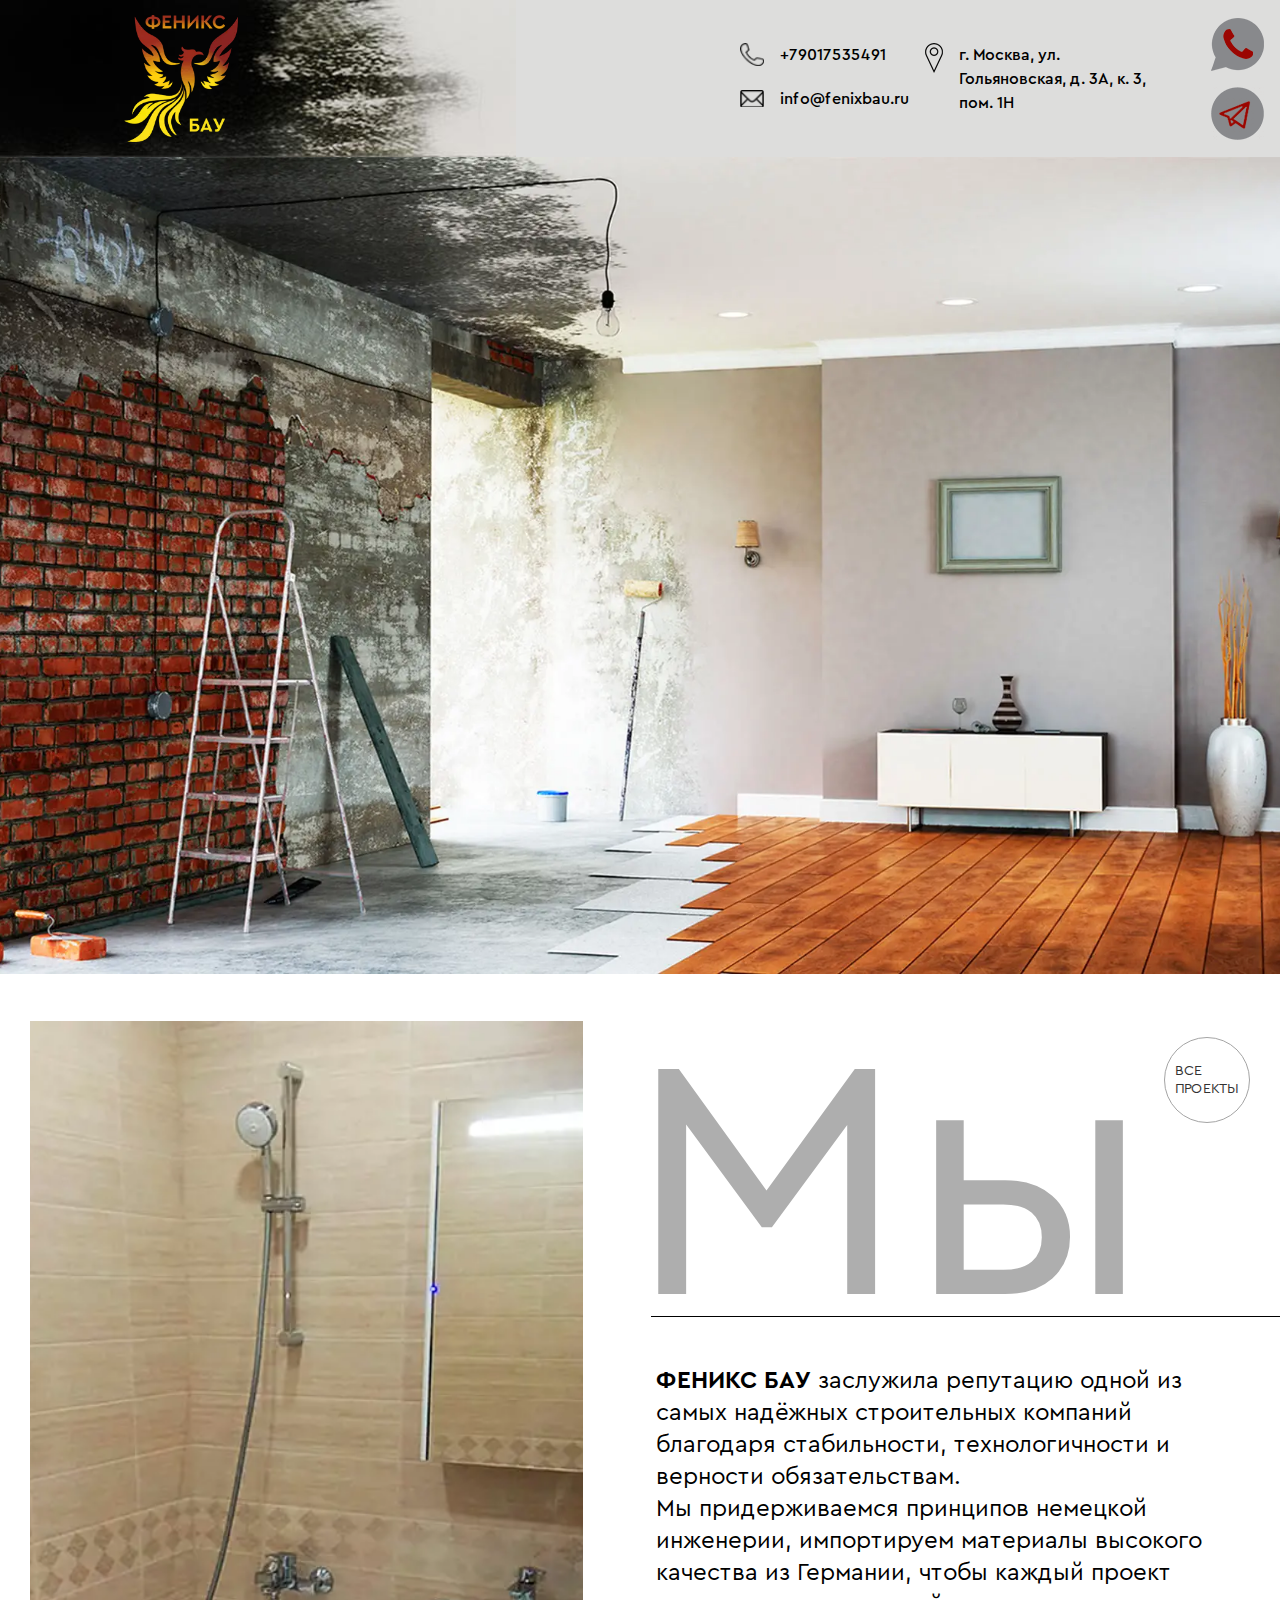
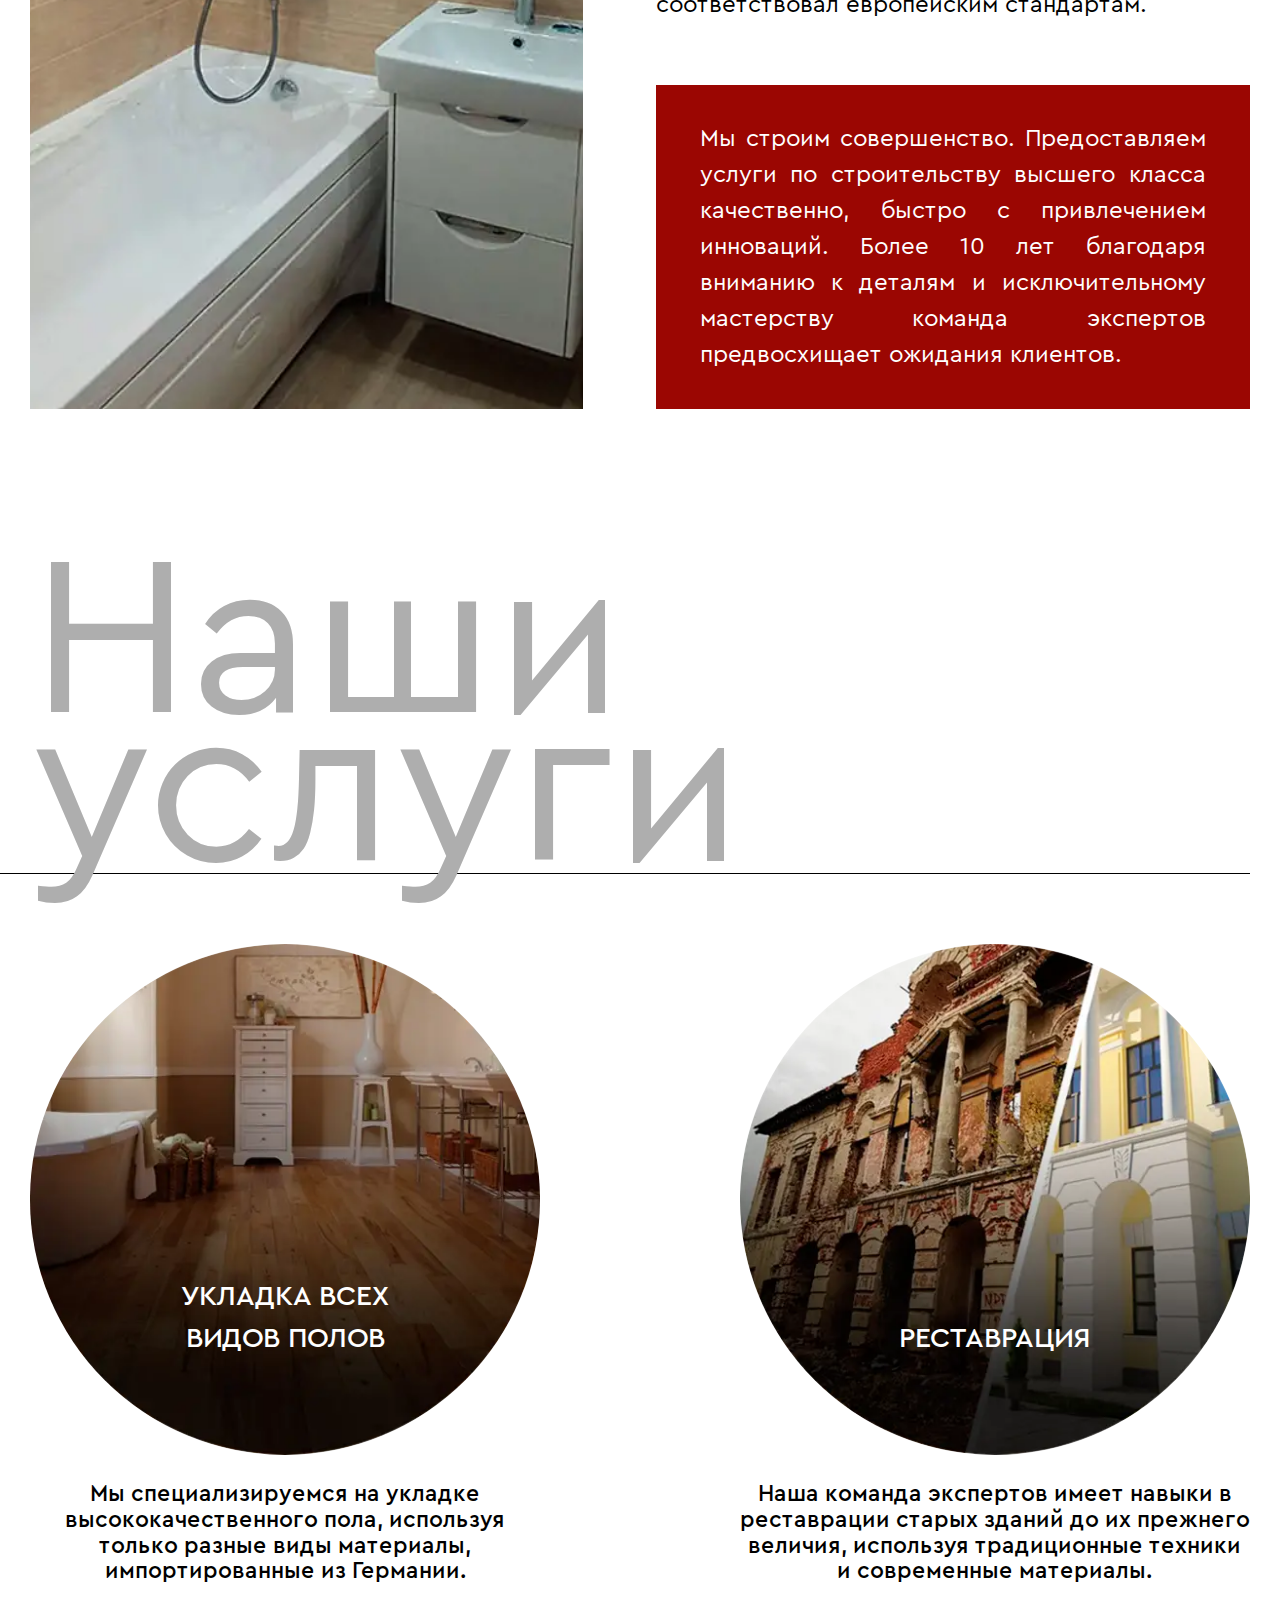
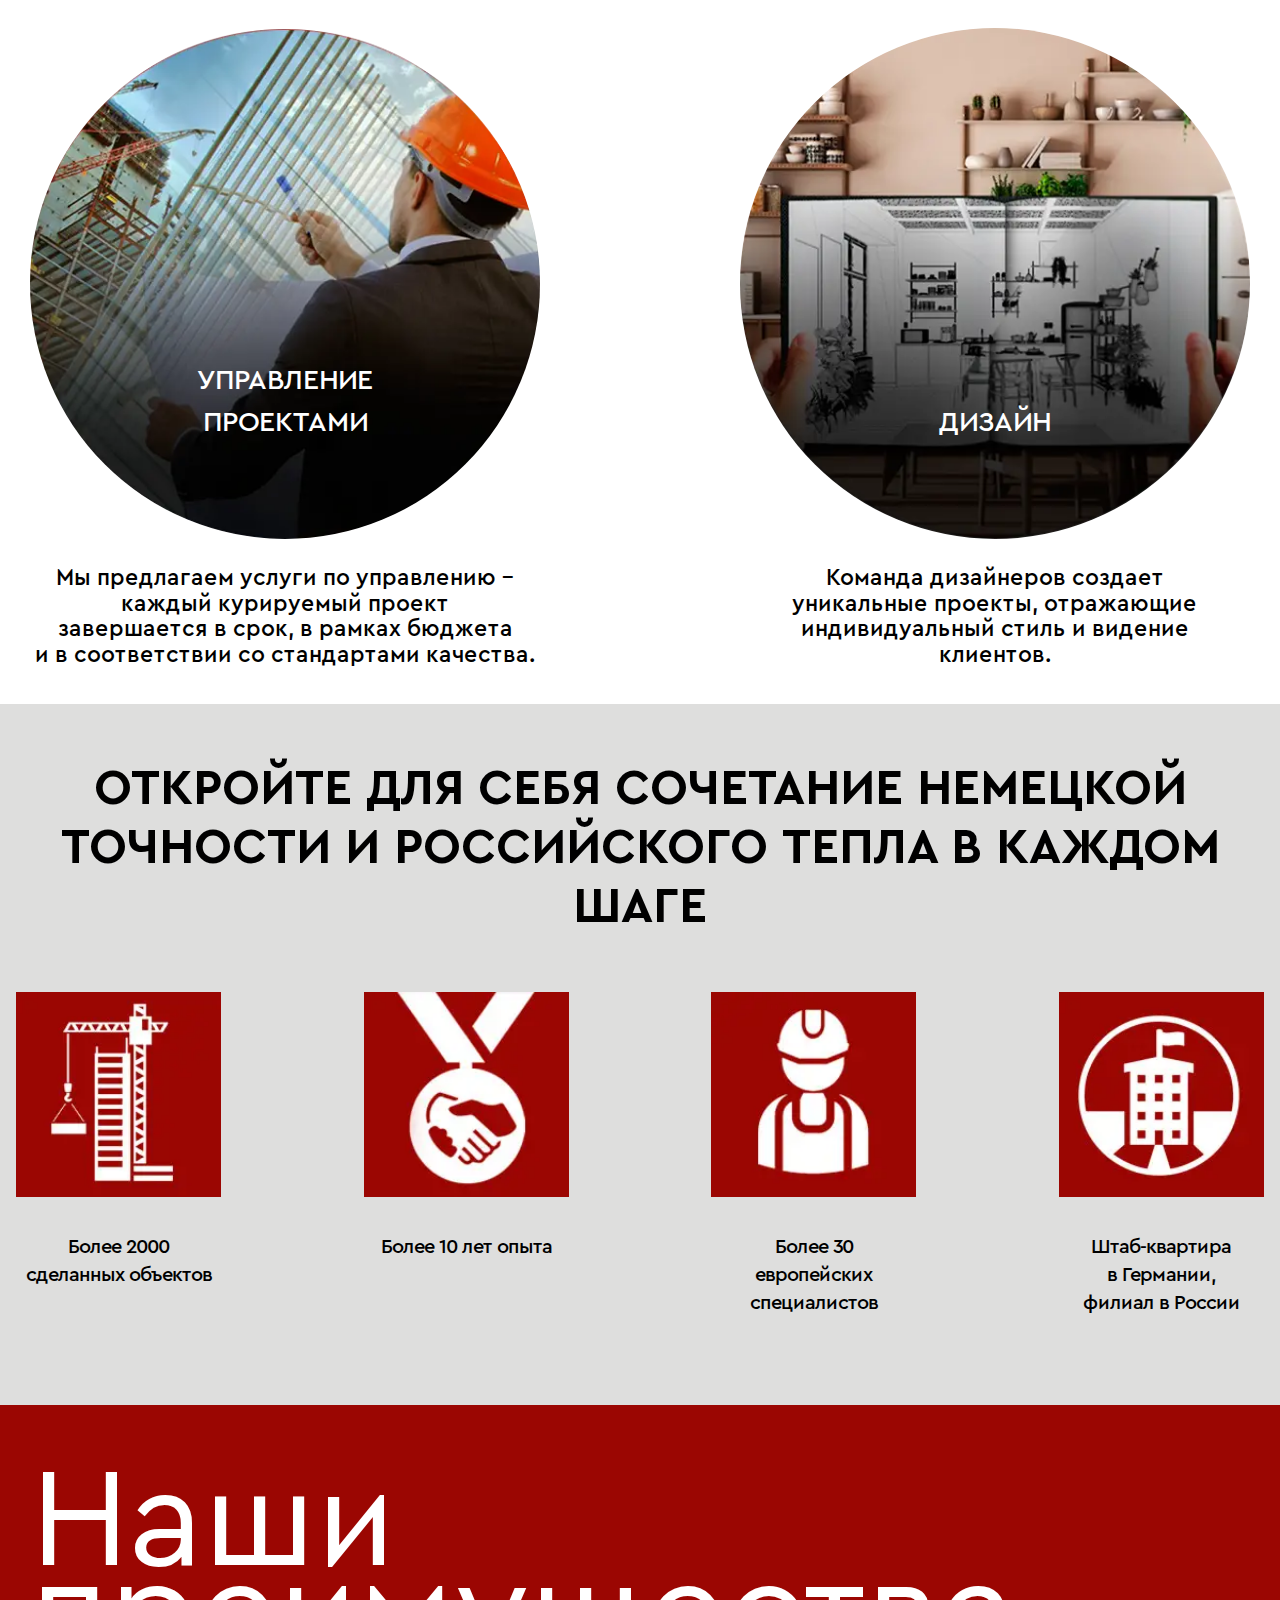
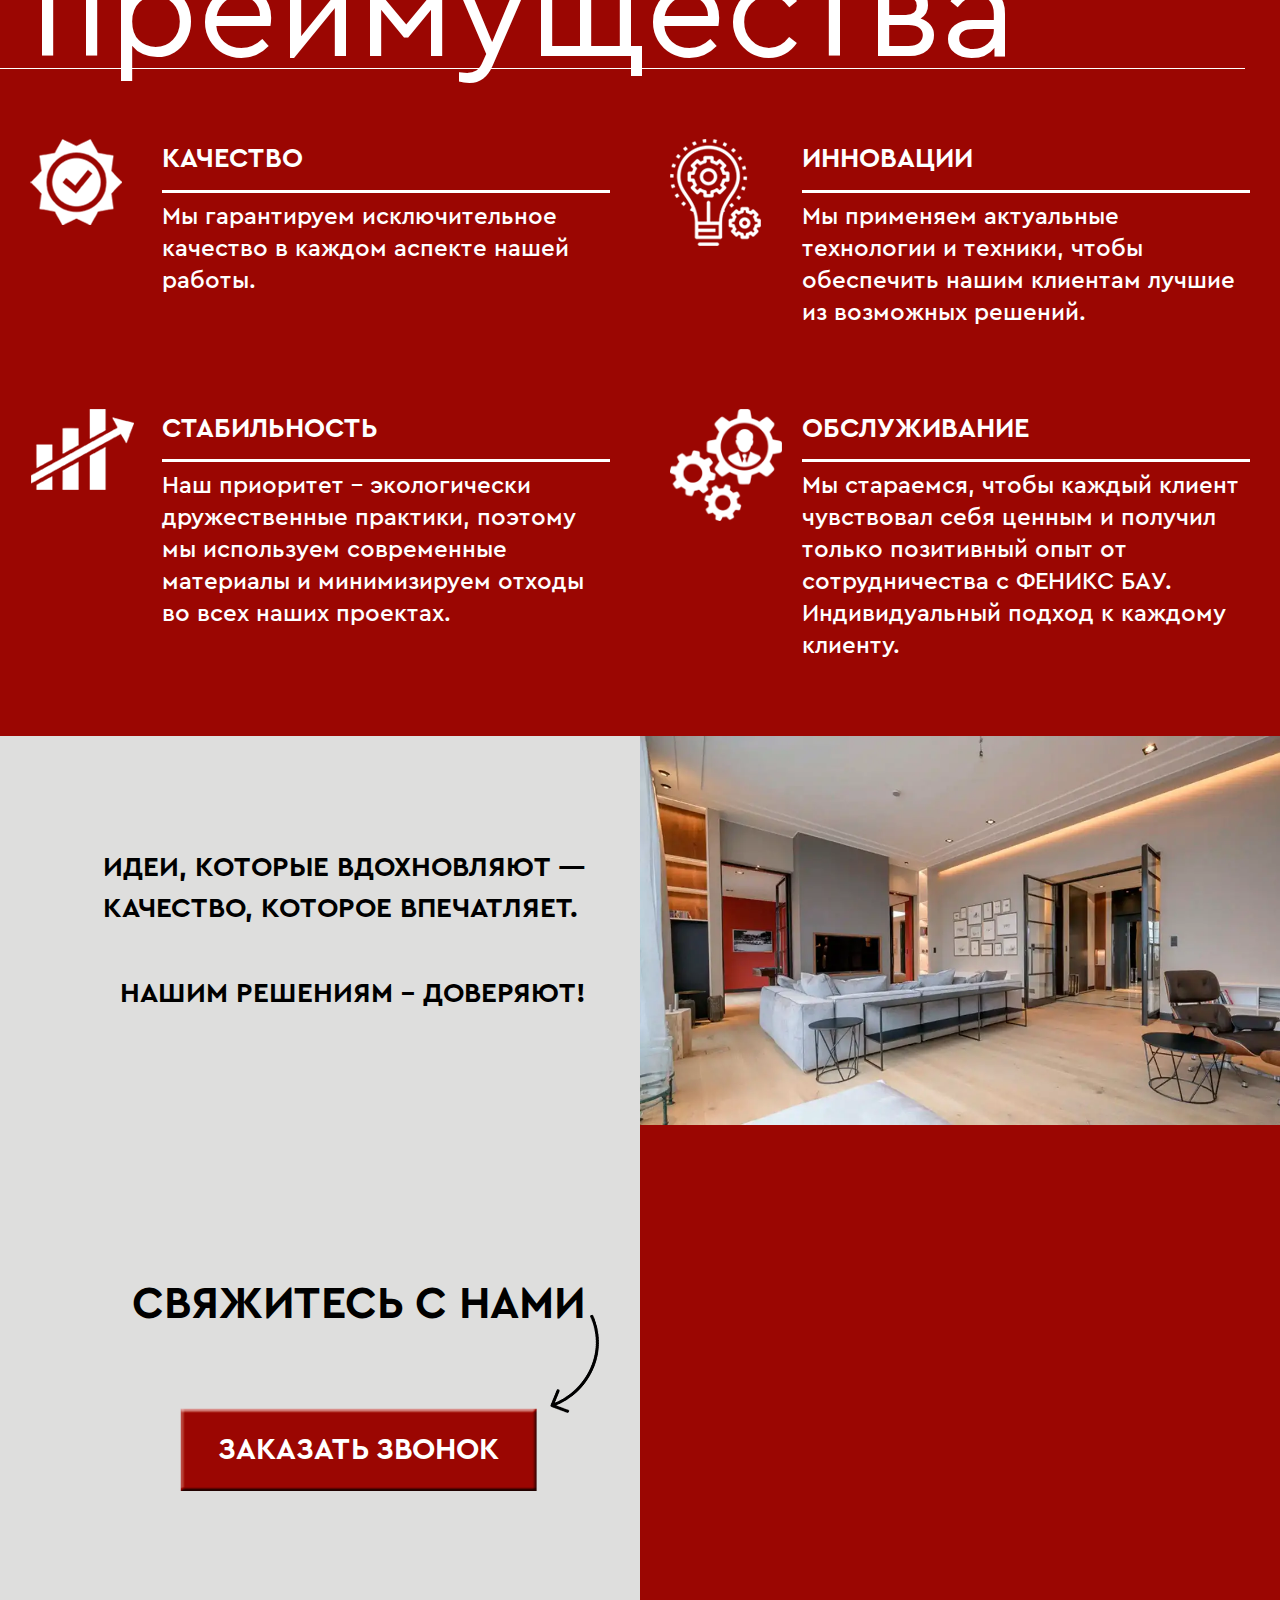
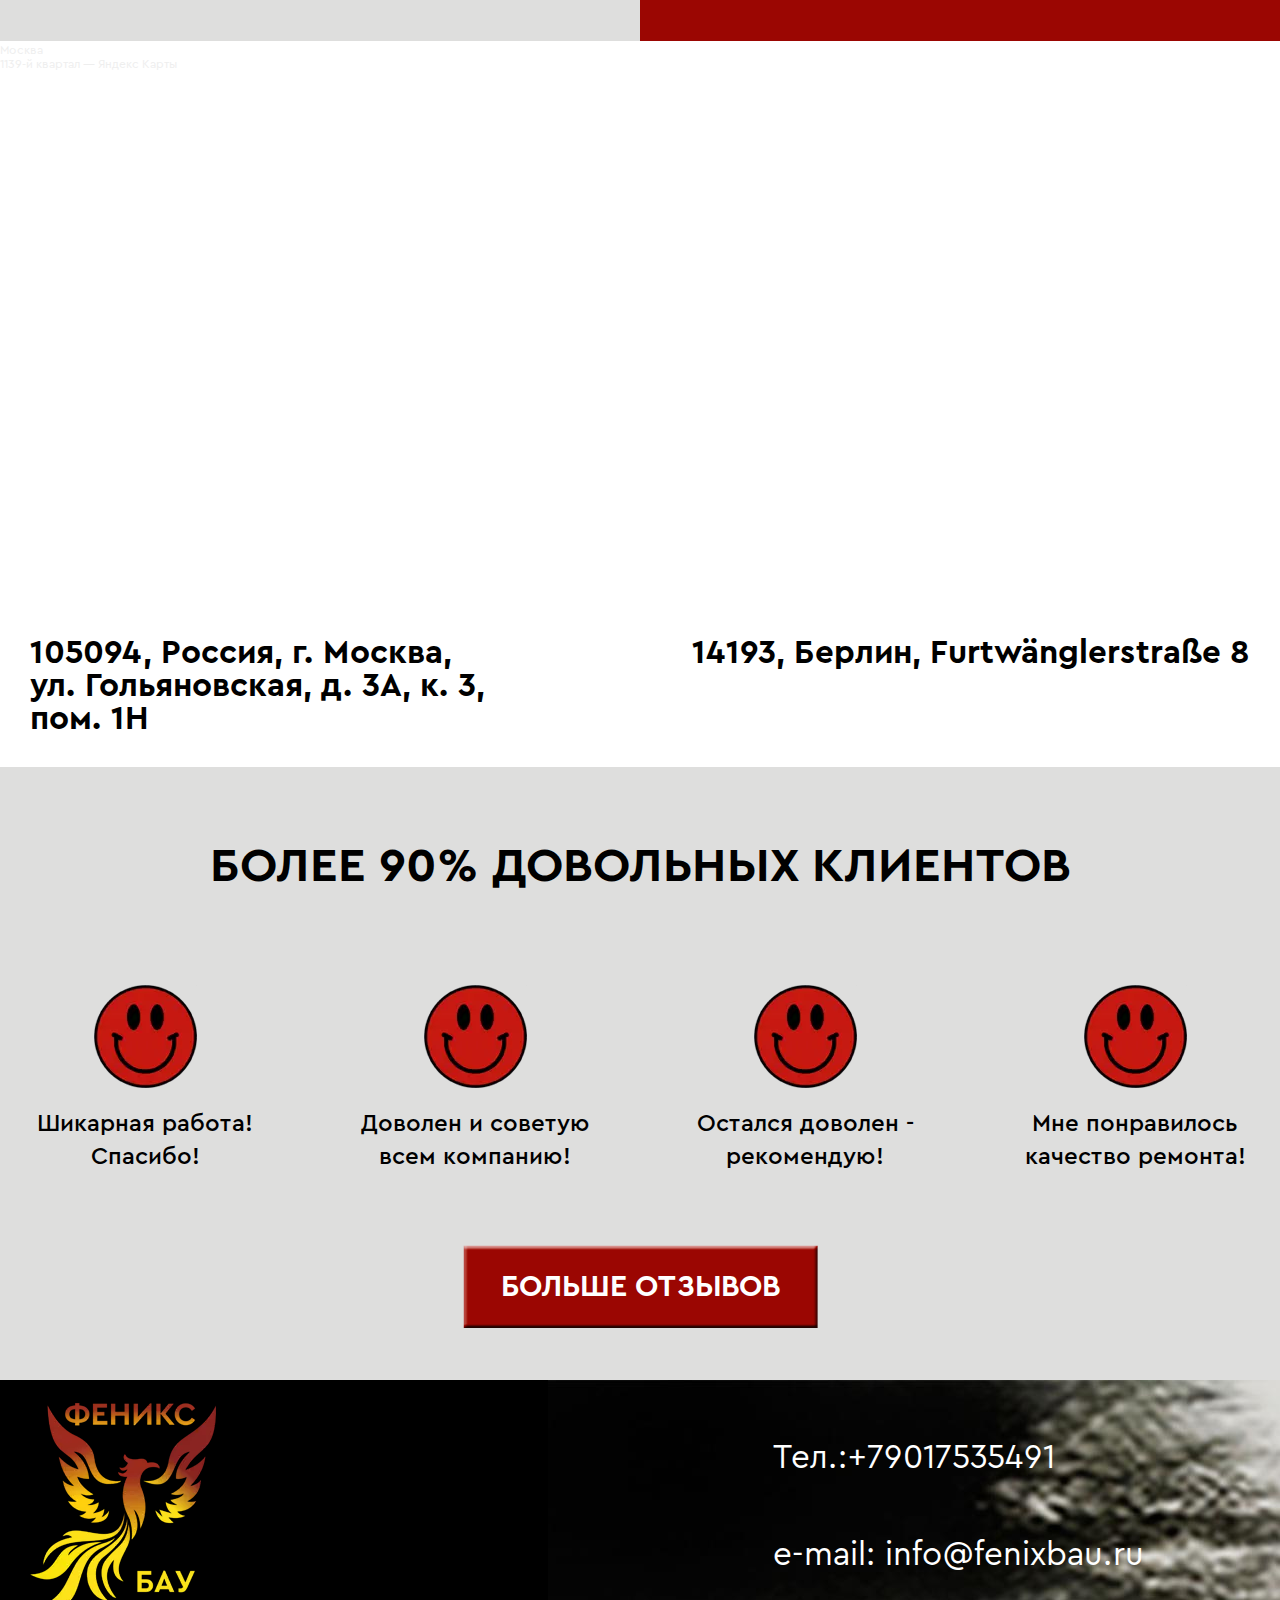
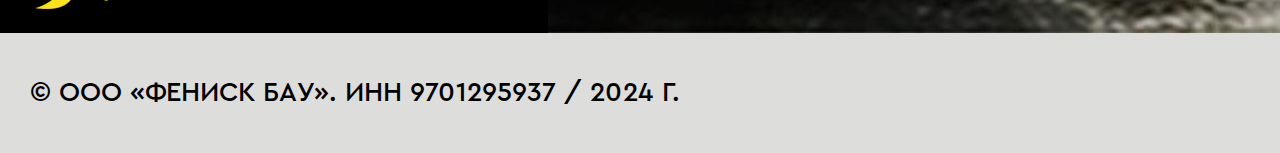
==== commit 39811063: "overflow" ====
--- a/index.html
+++ b/index.html
@@ -52,6 +52,9 @@
               <div class="basis=[39.28%] shrink-0 aspect-[553/800 lg:order-2 sm:hidden"><picture><source srcset="img/we/1.webp" type="image/webp"><img src="img/we/1.jpg" alt="alt" class="object-cover w-full h-full"></picture></div>
               <div class="shrink grow basis-auto xs:pb-[18px]">
                 <div class="we-box relative text-[357px] after:absolute after:h-px after:bg-black  after:left-[-40px] after:w-[calc(100%_+_((100vw_-_1408px)/2)_+_30px)] mb-16 xl:pt-12 xl:after:w-[calc(100%_+_60px)] xl:after:left-[-5px] sm:after:bg-[#B3B3B3] sm:mb-[30px] sm:text-[131px] sm:after:bottom-0 sm:h-[148px] sm:border sm:border-accent sm:[line-height:_0.73]">
+                  <div class="overflow-hidden">
+                    <h2 class="relative -left-[30px]  font-normal text-[357px] [line-height:_0.65] text-[#aeaeae] sm:absolute sm:text-[131px] sm:[line-height:_0.73] sm:bottom-0 sm:left-[-10px] sm:line-clamp-1">Мы</h2>
+                  </div>
                   <button id="scroll-to-services" type="button" class="absolute top-0 right-0 pl-6 w-[175px] h-[175px] rounded-full flex items-center justify-center text-[#323232] [line-height:_normal] border border-[#A4A4A4] uppercase text-[29px] text-left xl:w-[86px] xl:h-[86px] xl:text-[14px] xl:pl-2.5 xl:top-4 transition-colors hover:bg-accent hover:text-white hover:border-transparent">все проекты</button>
                 </div>
                 <div class="mb-16 sm:mb-0 sm:text-center">
--- a/css/main.min.css
+++ b/css/main.min.css
@@ -1869,38 +1869,38 @@
 .relative {
   position: relative;
 }
+.bottom-px {
+  bottom: 1px;
+}
+.left-0 {
+  left: 0px;
+}
+.left-\[25px\] {
+  left: 25px;
+}
+.right-0 {
+  right: 0px;
+}
+.right-12 {
+  right: 3rem;
+}
+.right-\[-15px\] {
+  right: -15px;
+}
+.top-0 {
+  top: 0px;
+}
+.top-6 {
+  top: 1.5rem;
+}
+.top-\[-23px\] {
+  top: -23px;
+}
+.top-\[calc\(46\%_-_1px\)\] {
+  top: calc(46% - 1px);
+}
 .-left-\[30px\] {
   left: -30px;
-}
-.bottom-px {
-  bottom: 1px;
-}
-.left-0 {
-  left: 0px;
-}
-.left-\[25px\] {
-  left: 25px;
-}
-.right-0 {
-  right: 0px;
-}
-.right-12 {
-  right: 3rem;
-}
-.right-\[-15px\] {
-  right: -15px;
-}
-.top-0 {
-  top: 0px;
-}
-.top-6 {
-  top: 1.5rem;
-}
-.top-\[-23px\] {
-  top: -23px;
-}
-.top-\[calc\(46\%_-_1px\)\] {
-  top: calc(46% - 1px);
 }
 .z-10 {
   z-index: 10;
@@ -3312,20 +3312,23 @@
 }
 
 @media (max-width: 767.98px) {
+  .sm\:absolute {
+    position: absolute;
+  }
   .sm\:bottom-0 {
     bottom: 0px;
   }
+  .sm\:right-0 {
+    right: 0px;
+  }
+  .sm\:right-\[-8px\] {
+    right: -8px;
+  }
+  .sm\:top-\[-9px\] {
+    top: -9px;
+  }
   .sm\:left-\[-10px\] {
     left: -10px;
-  }
-  .sm\:right-0 {
-    right: 0px;
-  }
-  .sm\:right-\[-8px\] {
-    right: -8px;
-  }
-  .sm\:top-\[-9px\] {
-    top: -9px;
   }
   .sm\:-order-1 {
     order: -1;
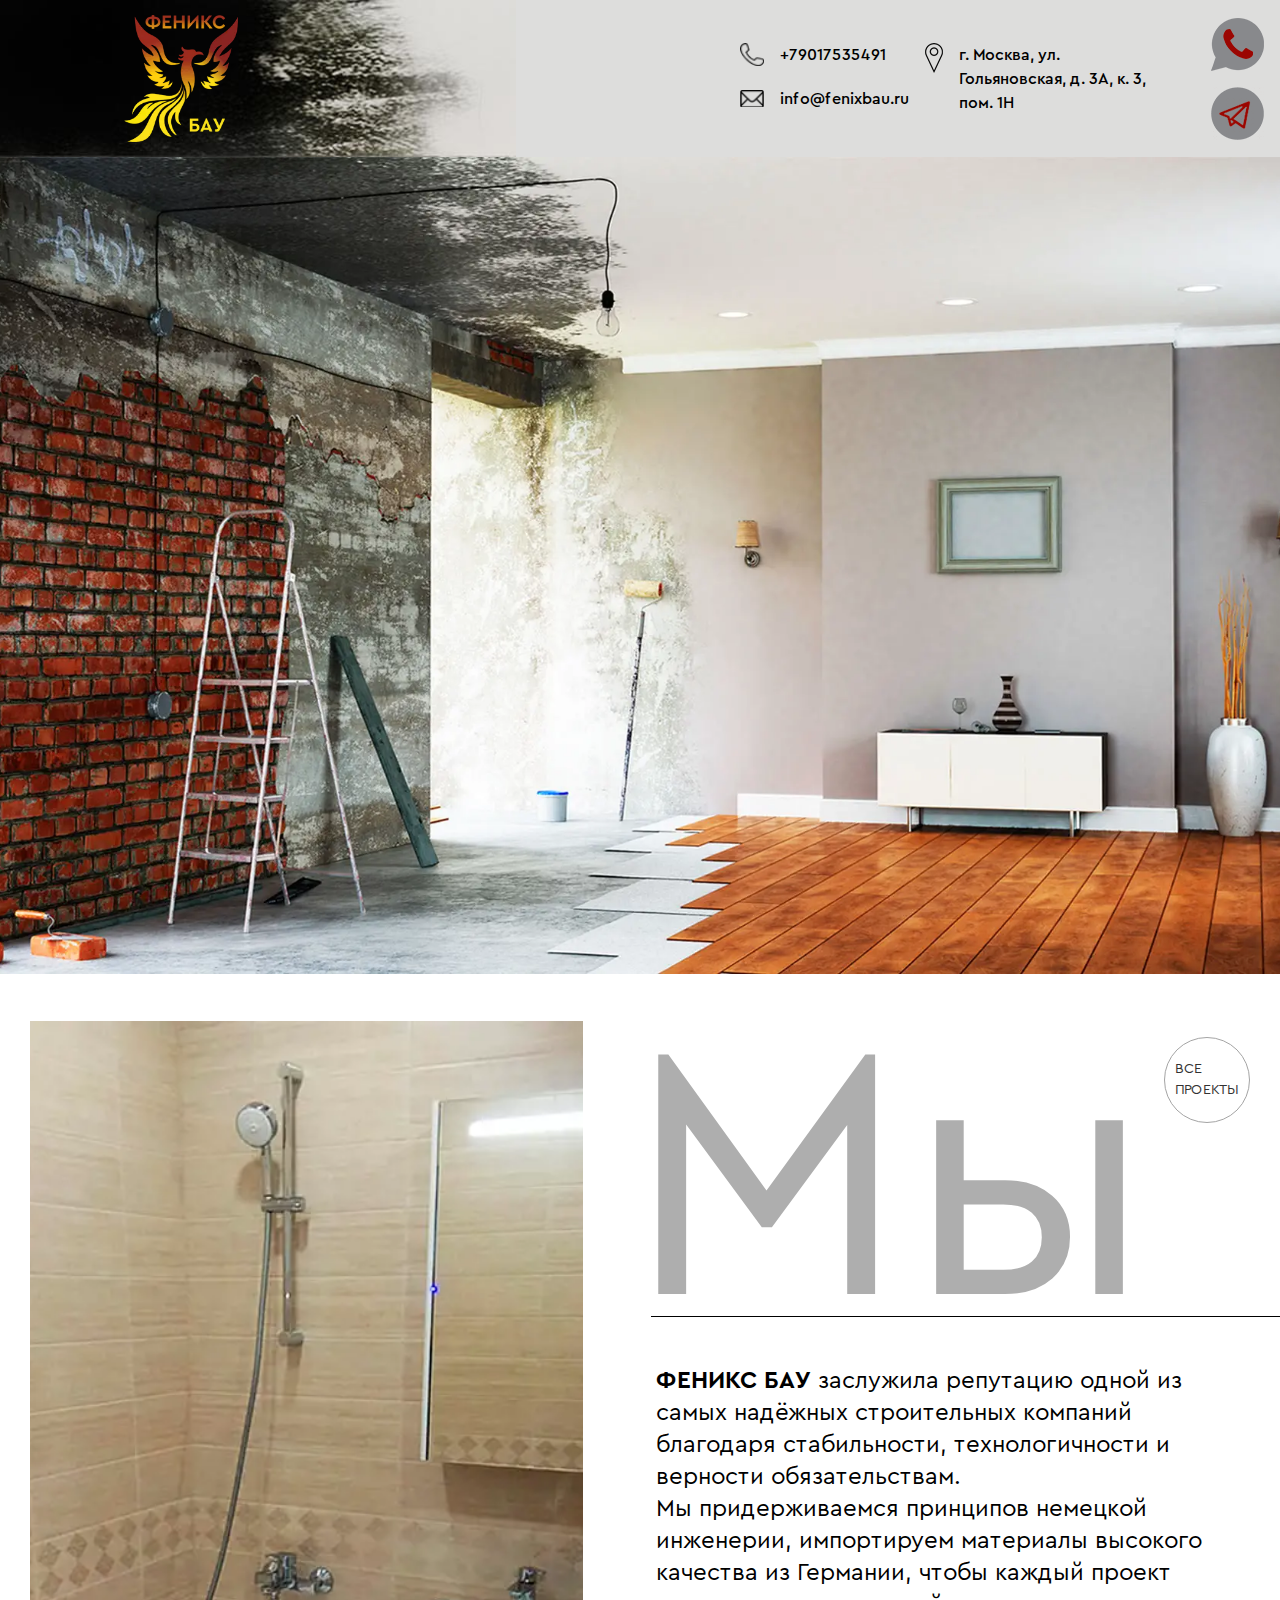
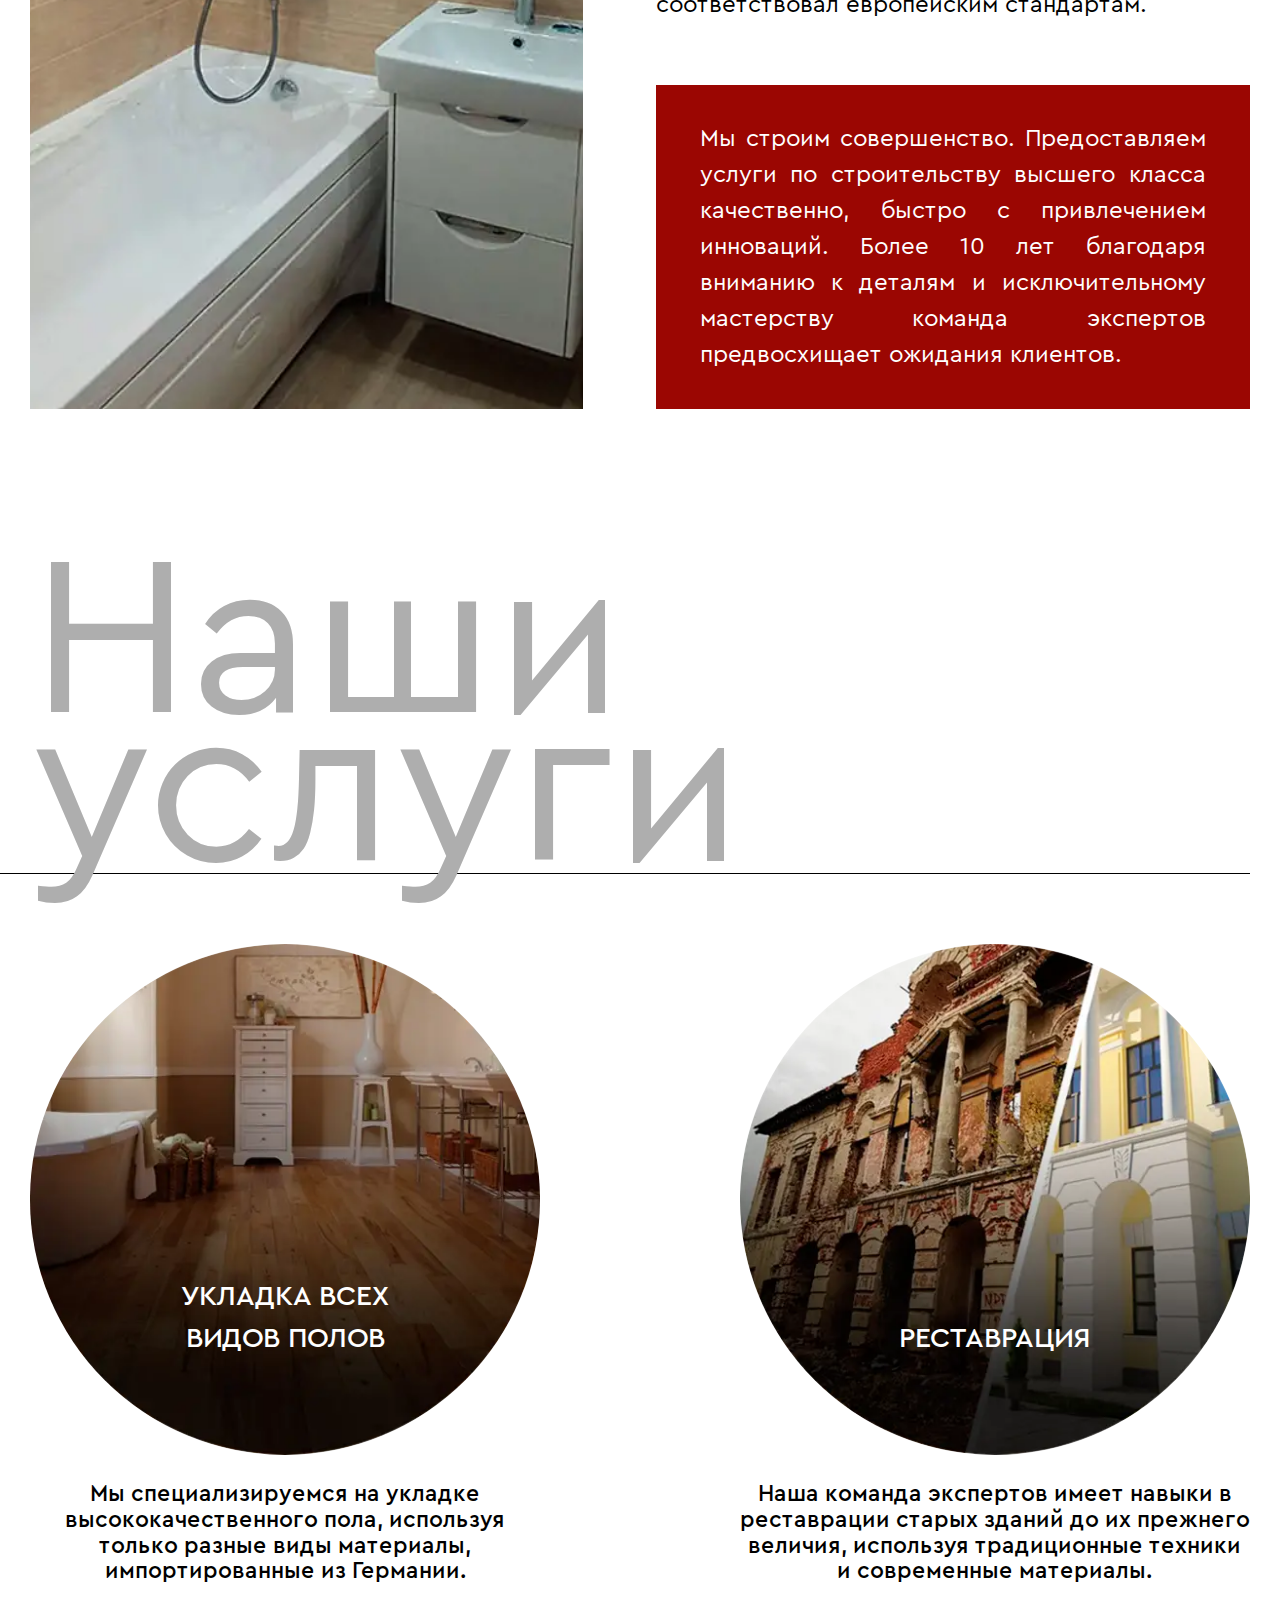
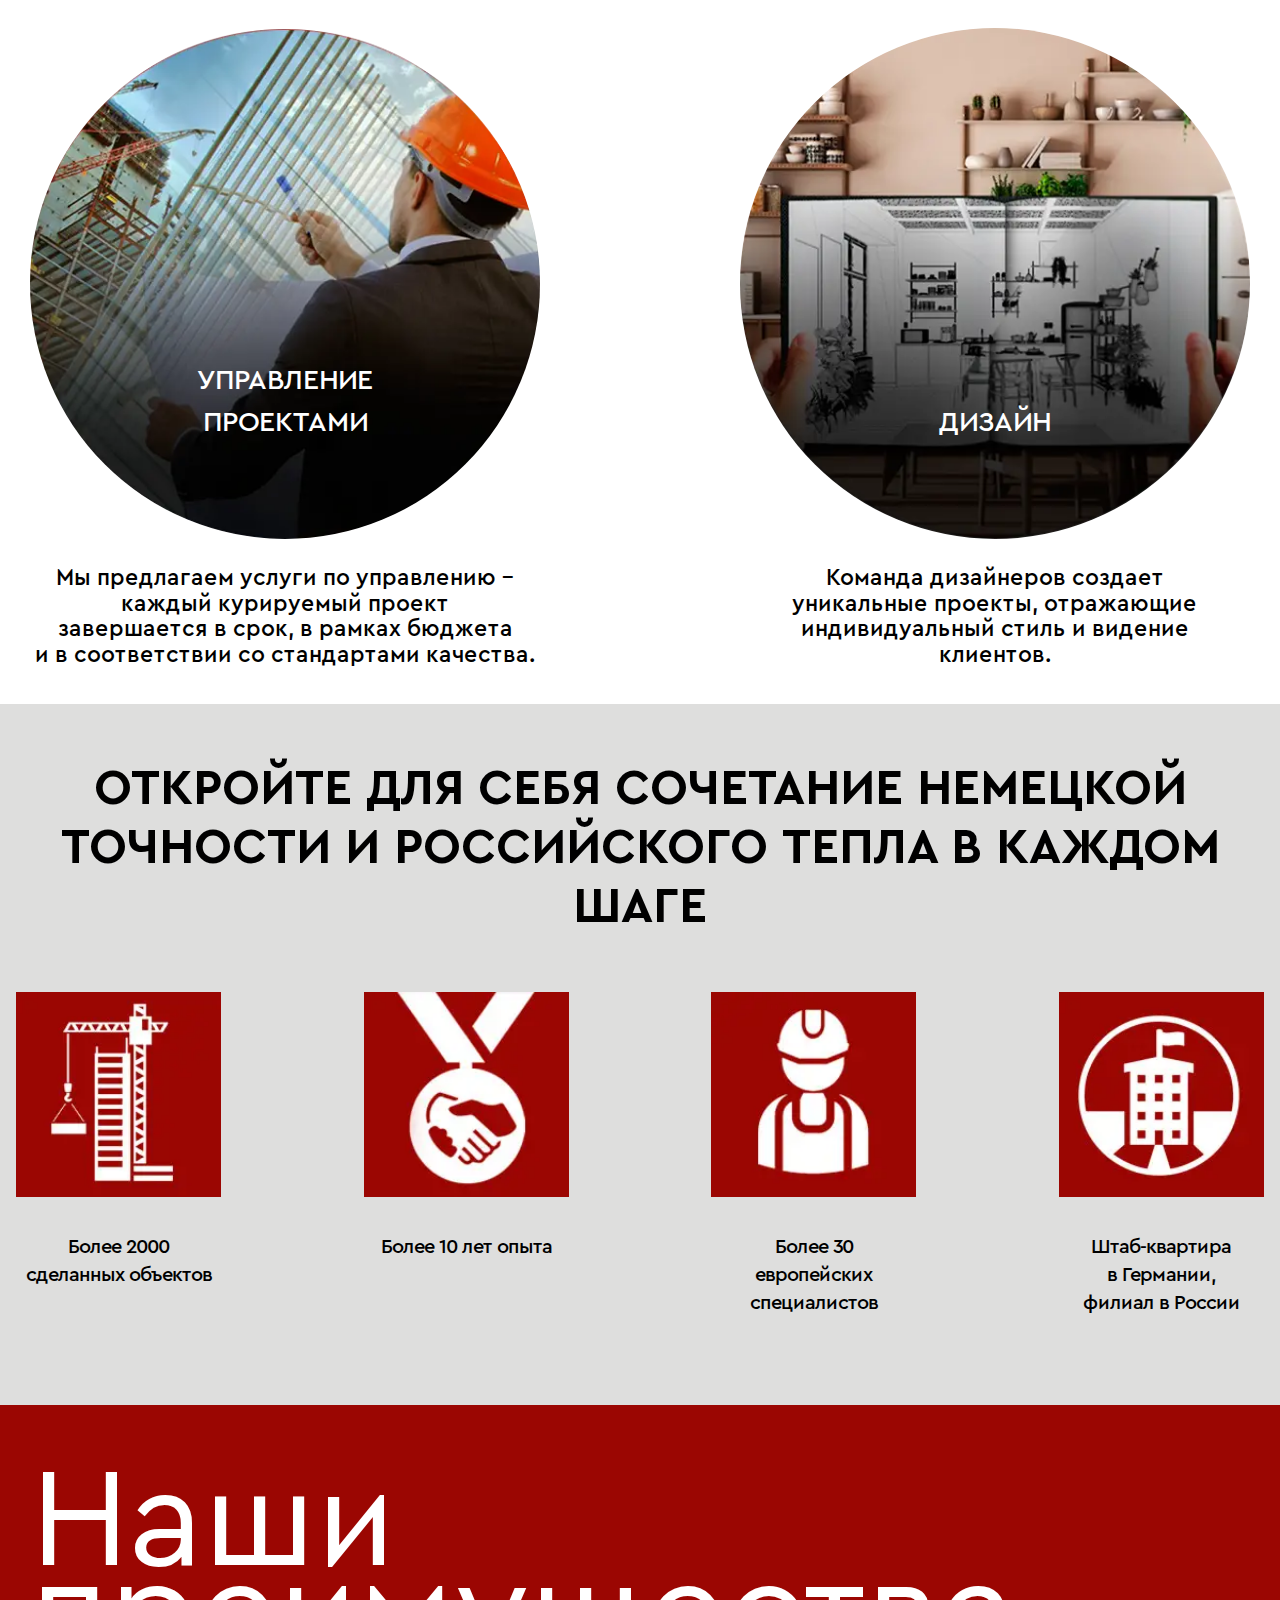
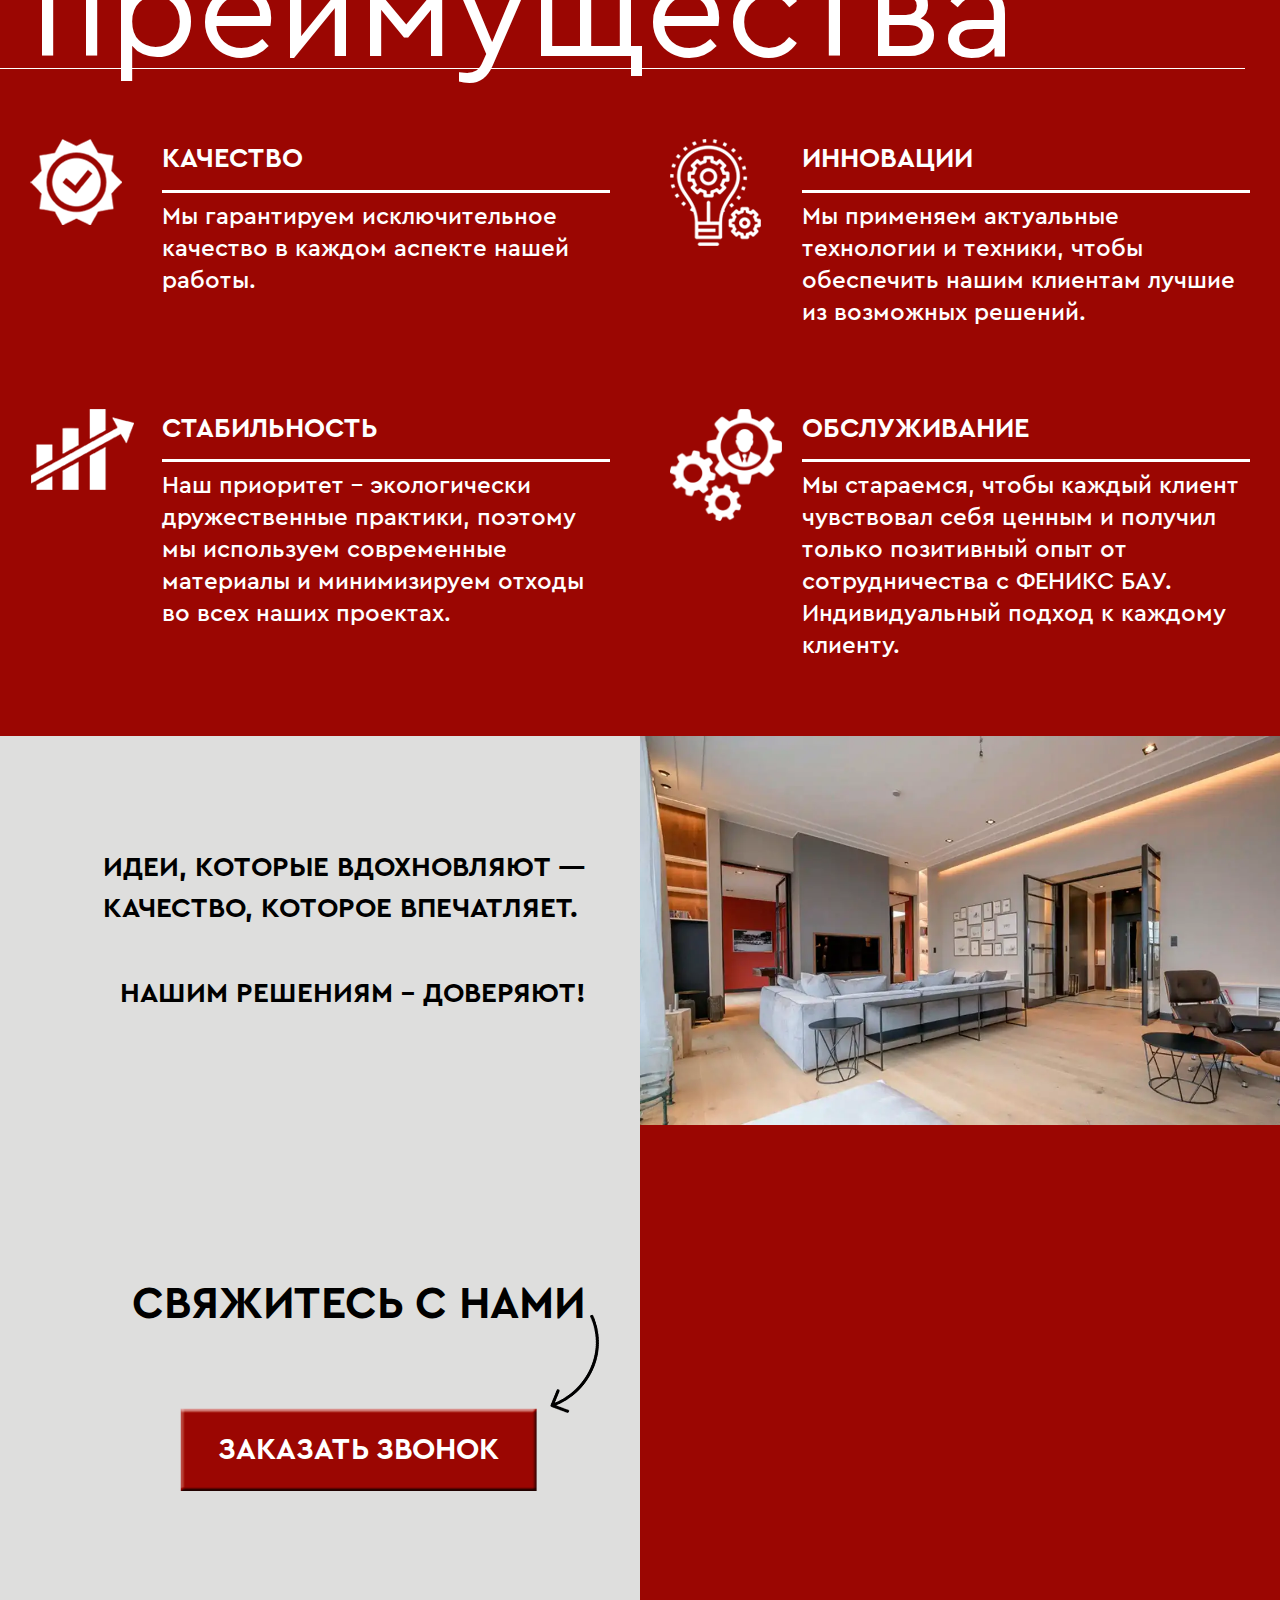
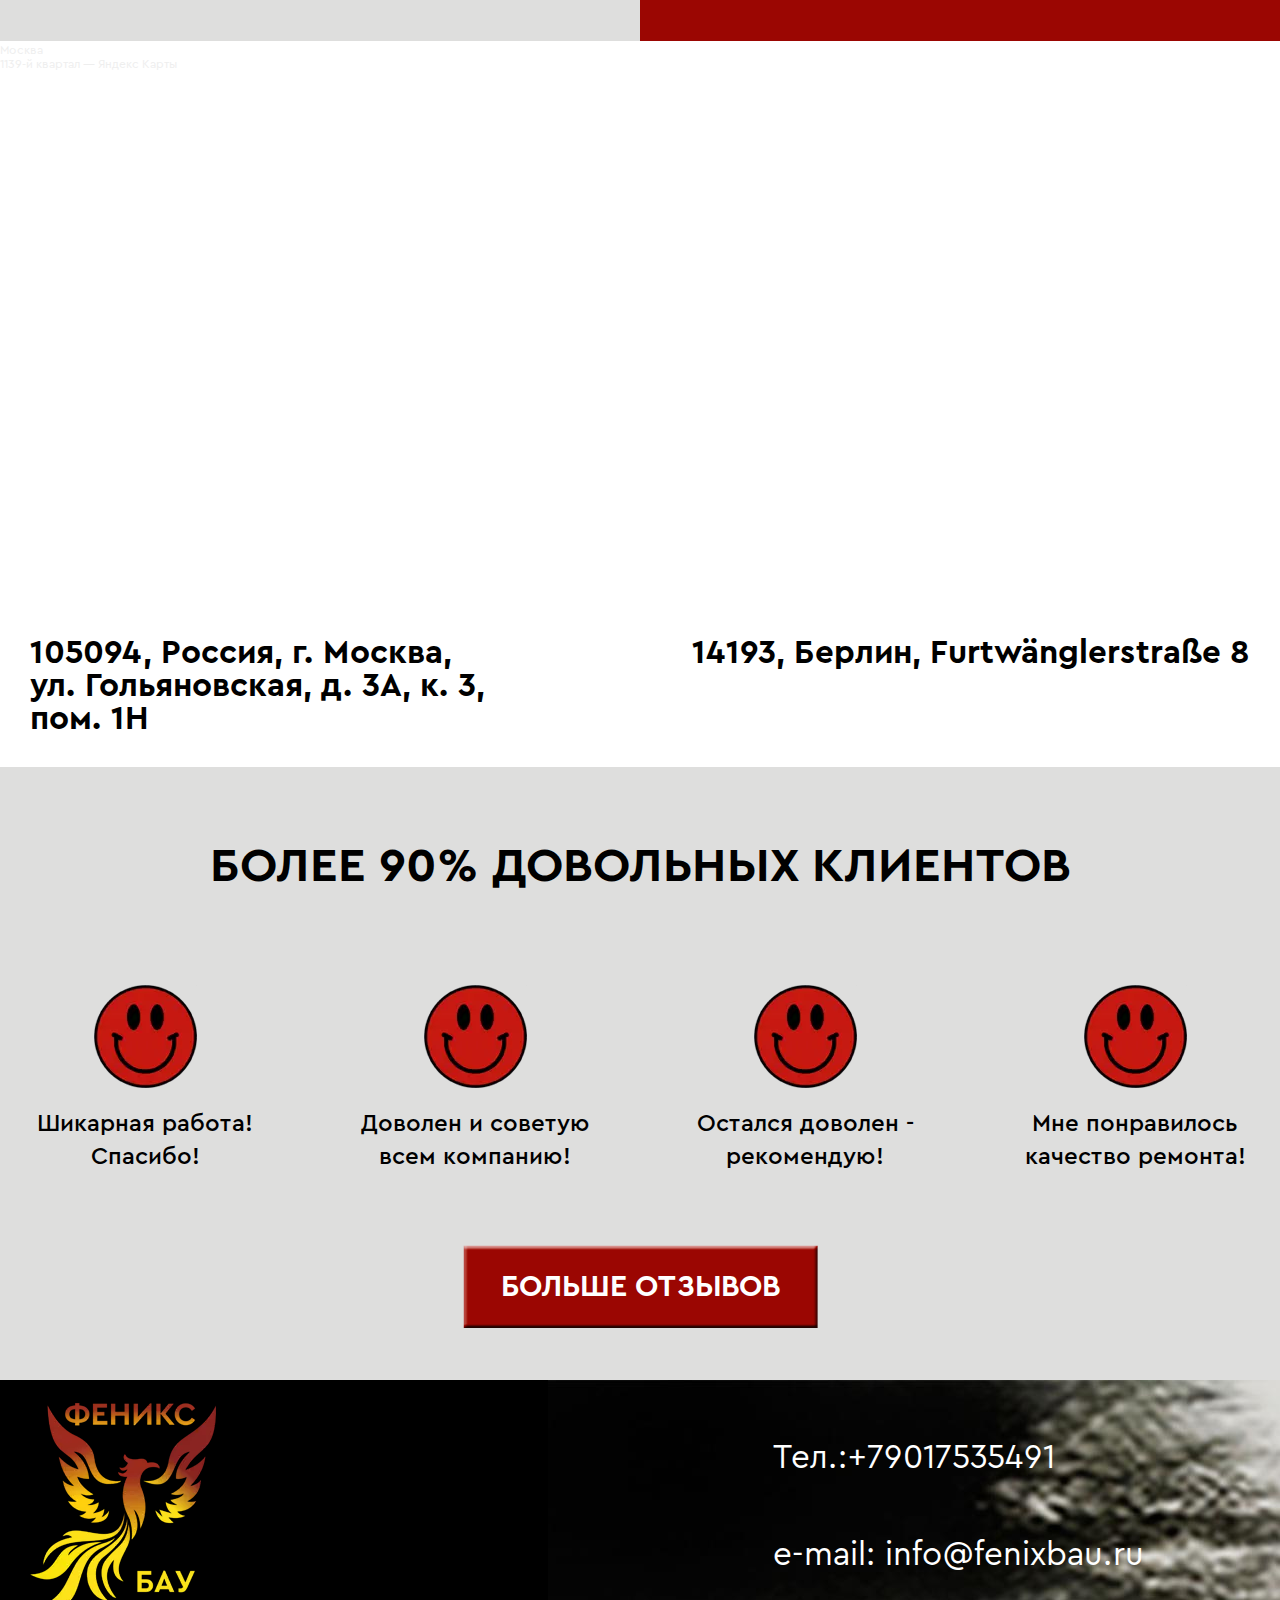
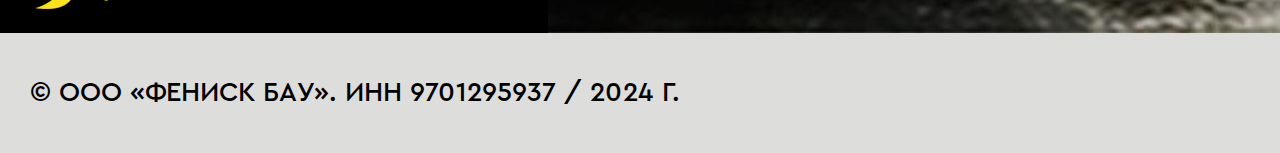
==== commit 4509e1f1: "return ios detecting" ====
--- a/index.html
+++ b/index.html
@@ -51,11 +51,9 @@
             <div class="mx-auto max-w-cont px-[30px] flex gap-x-[5.97%] lg:flex-col">
               <div class="basis=[39.28%] shrink-0 aspect-[553/800 lg:order-2 sm:hidden"><picture><source srcset="img/we/1.webp" type="image/webp"><img src="img/we/1.jpg" alt="alt" class="object-cover w-full h-full"></picture></div>
               <div class="shrink grow basis-auto xs:pb-[18px]">
-                <div class="we-box relative text-[357px] after:absolute after:h-px after:bg-black  after:left-[-40px] after:w-[calc(100%_+_((100vw_-_1408px)/2)_+_30px)] mb-16 xl:pt-12 xl:after:w-[calc(100%_+_60px)] xl:after:left-[-5px] sm:after:bg-[#B3B3B3] sm:mb-[30px] sm:text-[131px] sm:after:bottom-0 sm:h-[148px] sm:border sm:border-accent sm:[line-height:_0.73]">
-                  <div class="overflow-hidden">
-                    <h2 class="relative -left-[30px]  font-normal text-[357px] [line-height:_0.65] text-[#aeaeae] sm:absolute sm:text-[131px] sm:[line-height:_0.73] sm:bottom-0 sm:left-[-10px] sm:line-clamp-1">Мы</h2>
-                  </div>
-                  <button id="scroll-to-services" type="button" class="absolute top-0 right-0 pl-6 w-[175px] h-[175px] rounded-full flex items-center justify-center text-[#323232] [line-height:_normal] border border-[#A4A4A4] uppercase text-[29px] text-left xl:w-[86px] xl:h-[86px] xl:text-[14px] xl:pl-2.5 xl:top-4 transition-colors hover:bg-accent hover:text-white hover:border-transparent">все проекты</button>
+                <div class="we-box relative text-[357px] after:absolute after:h-px after:bg-black  after:left-[-40px] after:w-[calc(100%_+_((100vw_-_1408px)/2)_+_30px)] mb-16 xl:pt-12 xl:after:w-[calc(100%_+_60px)] xl:after:left-[-5px] sm:after:bg-[#B3B3B3] sm:mb-[30px] sm:text-[131px] group-[.on]:isMobile-iOS:after:bottom-0">
+                  <h2 class="relative -left-[30px] font-normal text-[357px] [line-height:_0.65] text-[#aeaeae] sm:text-[131px] sm:left-[-10px]">Мы</h2>
+                  <button id="scroll-to-services" type="button" class="absolute top-0 right-0 pl-6 w-[175px] h-[175px] rounded-full flex items-center justify-center text-[#323232] border border-[#A4A4A4] uppercase text-[29px] text-left xl:w-[86px] xl:h-[86px] xl:text-[14px] xl:pl-2.5 xl:top-4 transition-colors hover:bg-accent hover:text-white hover:border-transparent">все проекты</button>
                 </div>
                 <div class="mb-16 sm:mb-0 sm:text-center">
                   <p class="text-2xl sm:text-[18px] xs:leading-[calc(21.88/24)]"><span class="font-bold">ФЕНИКС БАУ</span> заслужила репутацию одной из самых надёжных строительных компаний благодаря стабильности, технологичности и верности обязательствам.</p>
--- a/css/main.min.css
+++ b/css/main.min.css
@@ -1869,6 +1869,9 @@
 .relative {
   position: relative;
 }
+.-left-\[30px\] {
+  left: -30px;
+}
 .bottom-px {
   bottom: 1px;
 }
@@ -1898,9 +1901,6 @@
 }
 .top-\[calc\(46\%_-_1px\)\] {
   top: calc(46% - 1px);
-}
-.-left-\[30px\] {
-  left: -30px;
 }
 .z-10 {
   z-index: 10;
@@ -3318,6 +3318,9 @@
   .sm\:bottom-0 {
     bottom: 0px;
   }
+  .sm\:left-\[-10px\] {
+    left: -10px;
+  }
   .sm\:right-0 {
     right: 0px;
   }
@@ -3326,9 +3329,6 @@
   }
   .sm\:top-\[-9px\] {
     top: -9px;
-  }
-  .sm\:left-\[-10px\] {
-    left: -10px;
   }
   .sm\:-order-1 {
     order: -1;
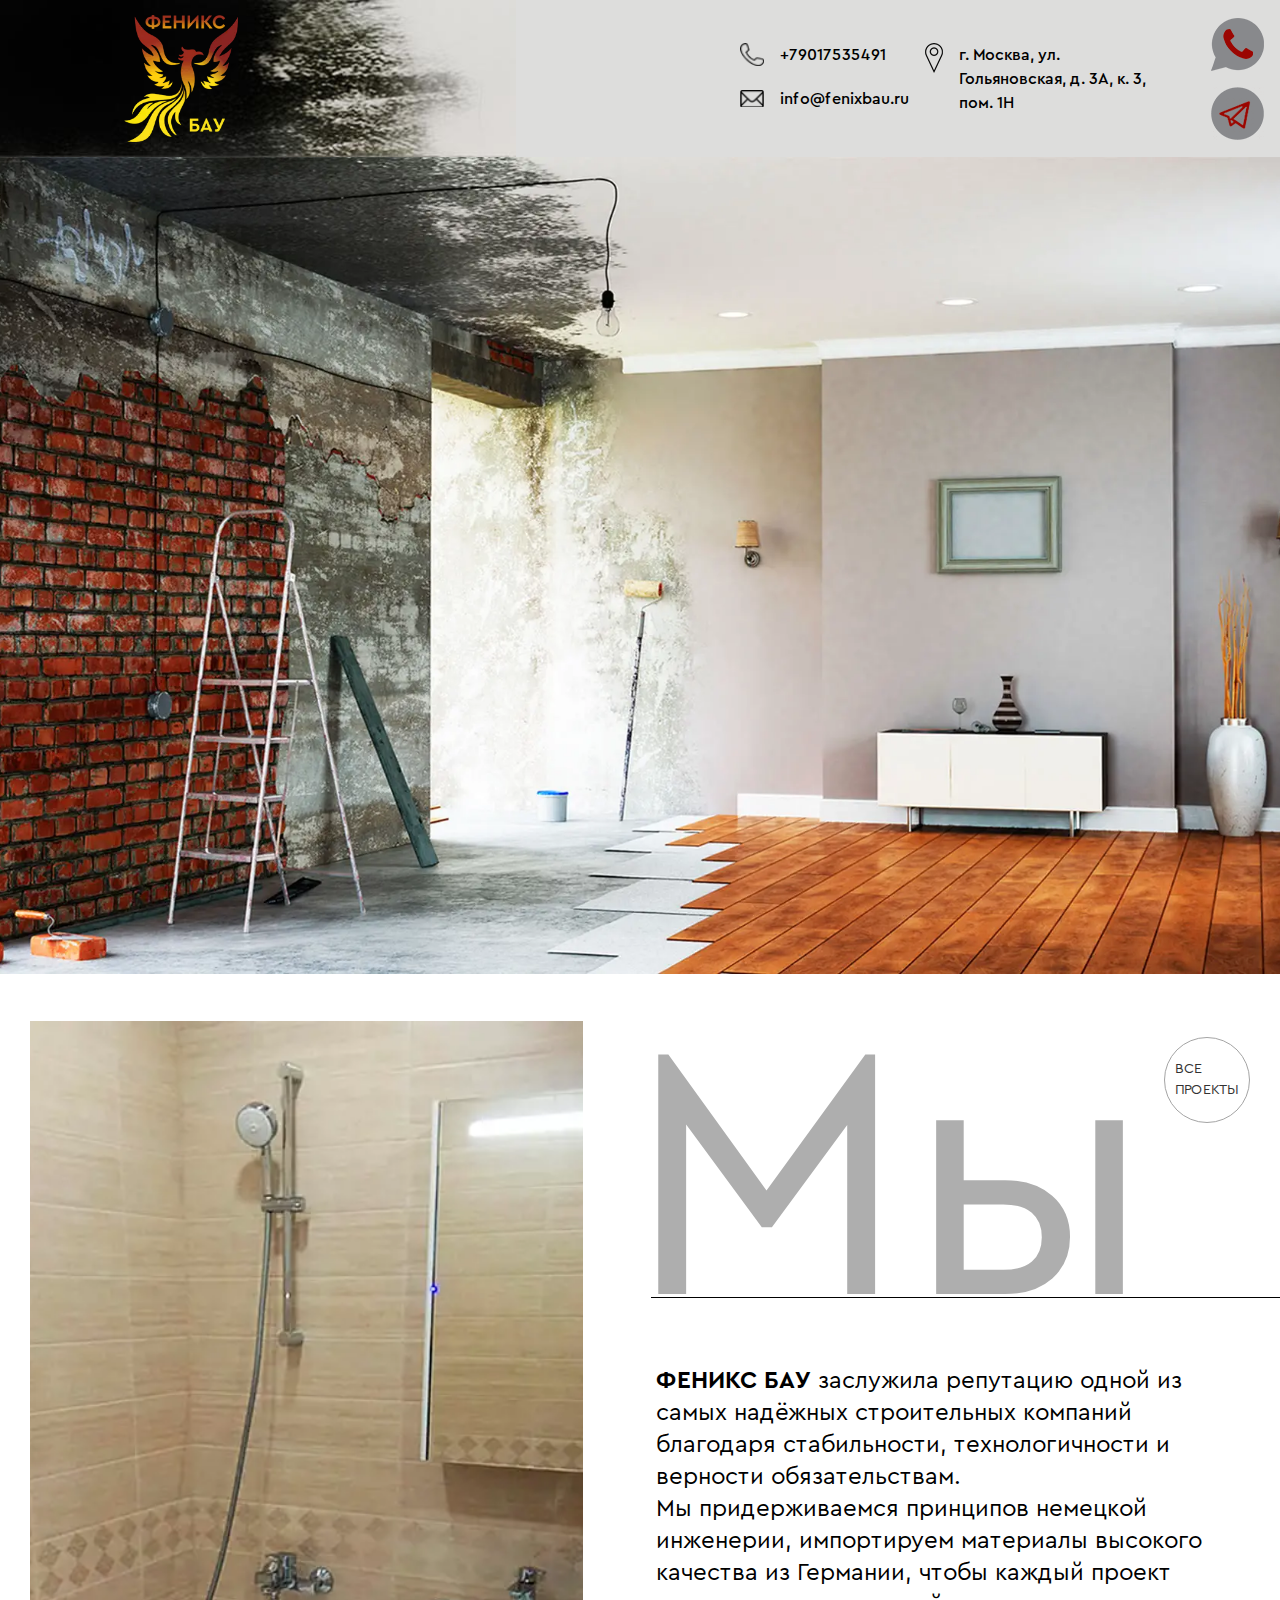
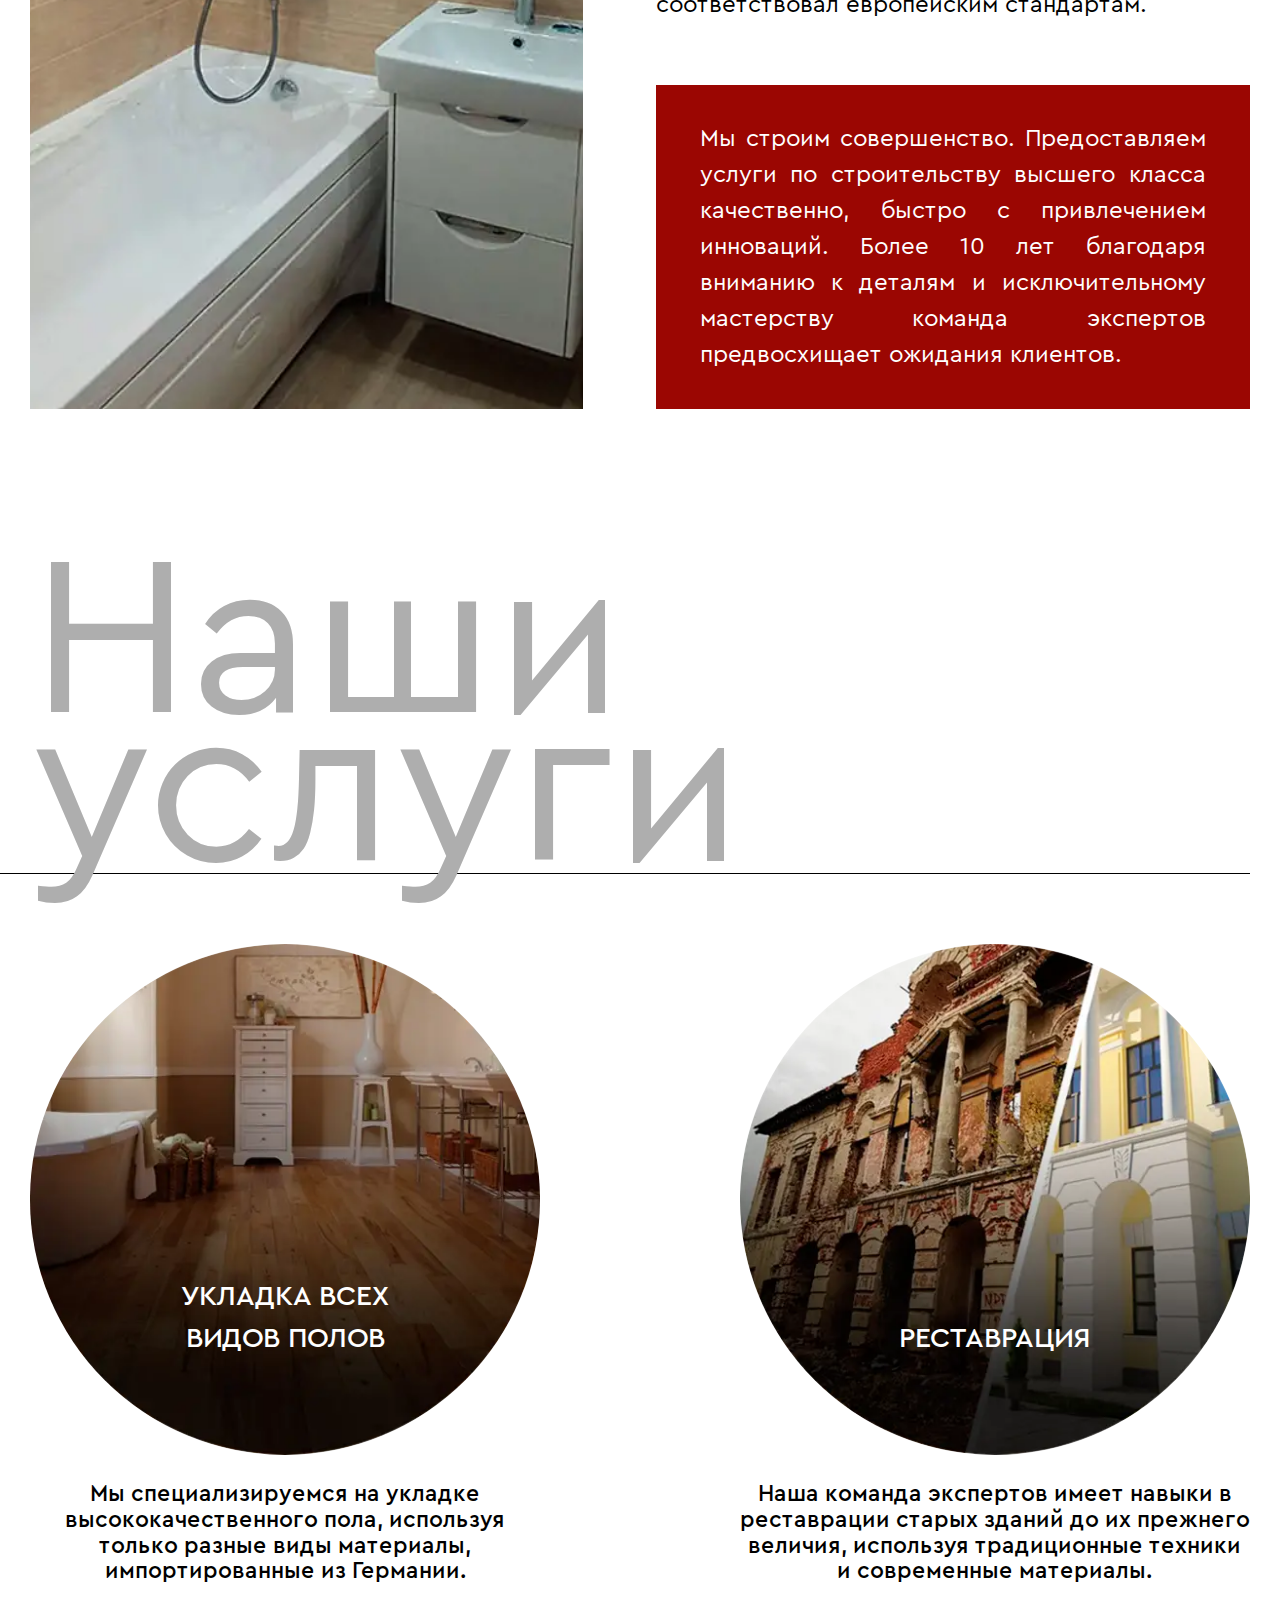
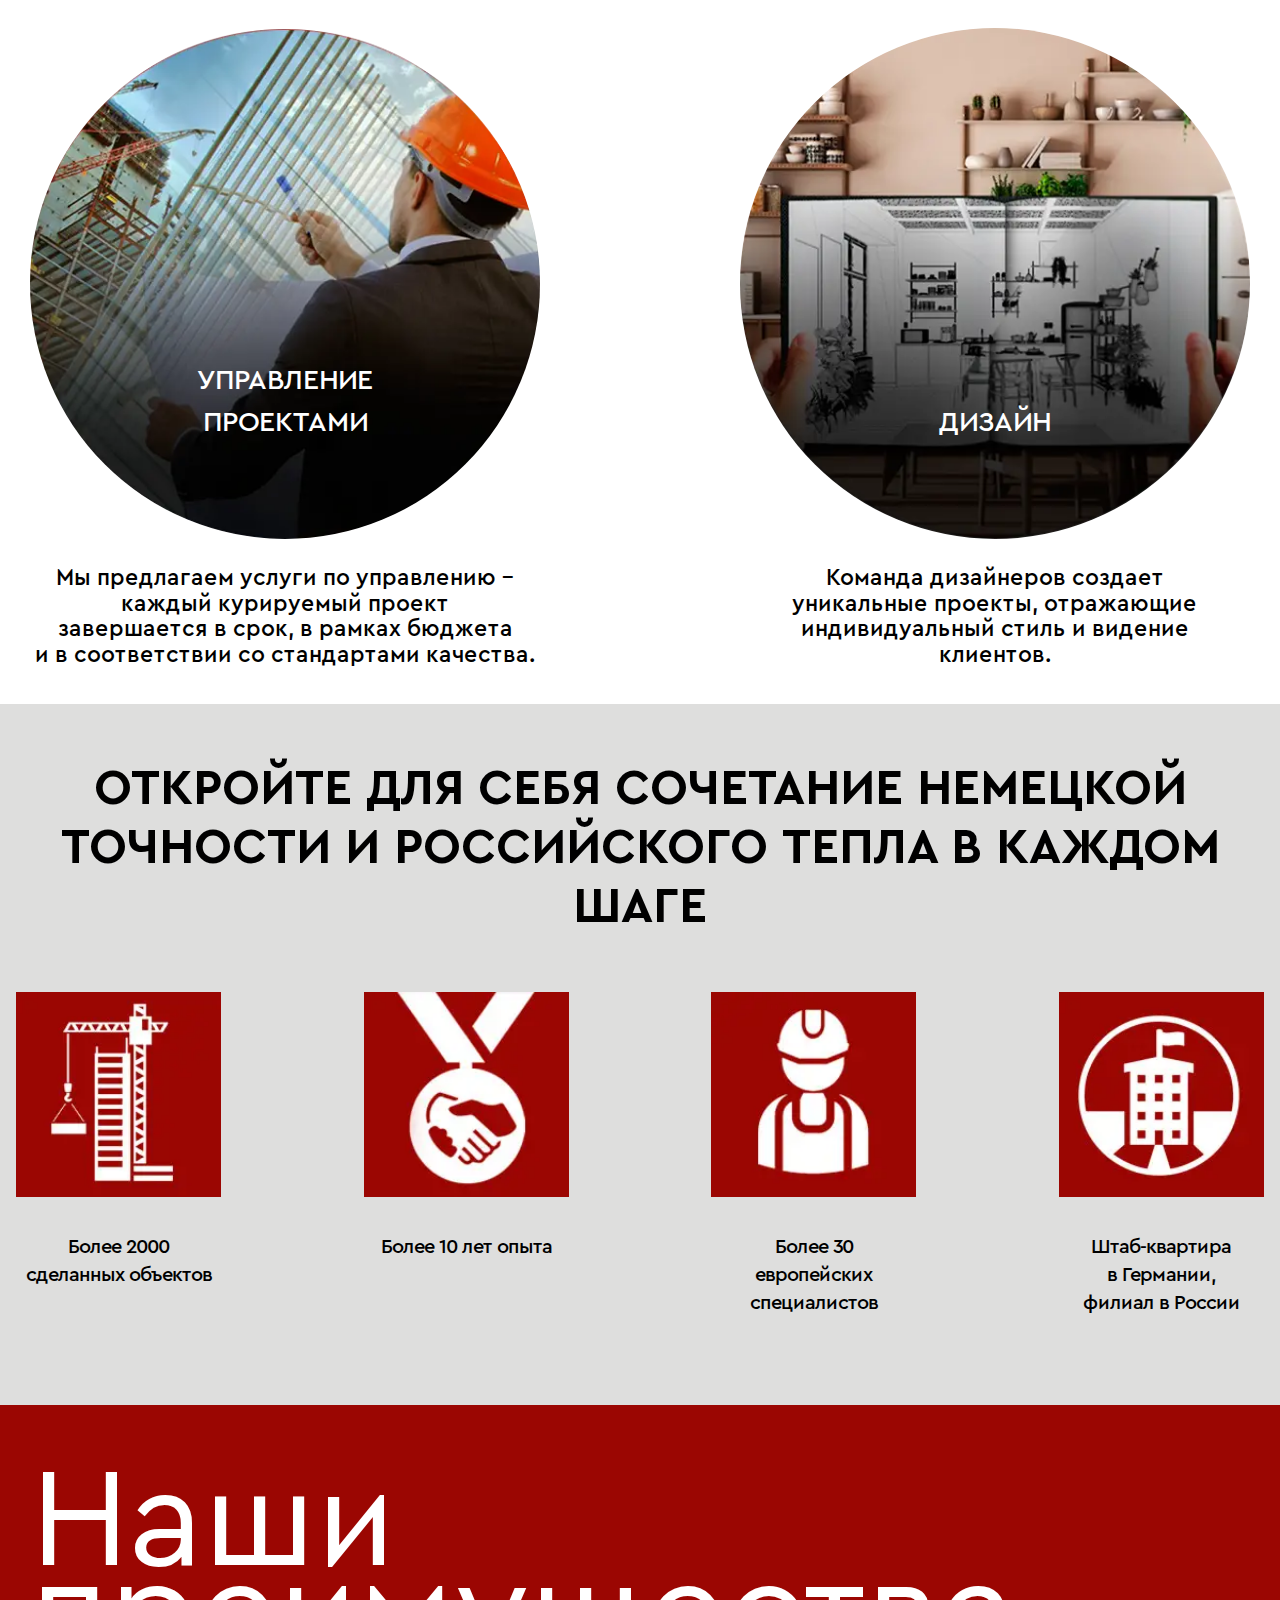
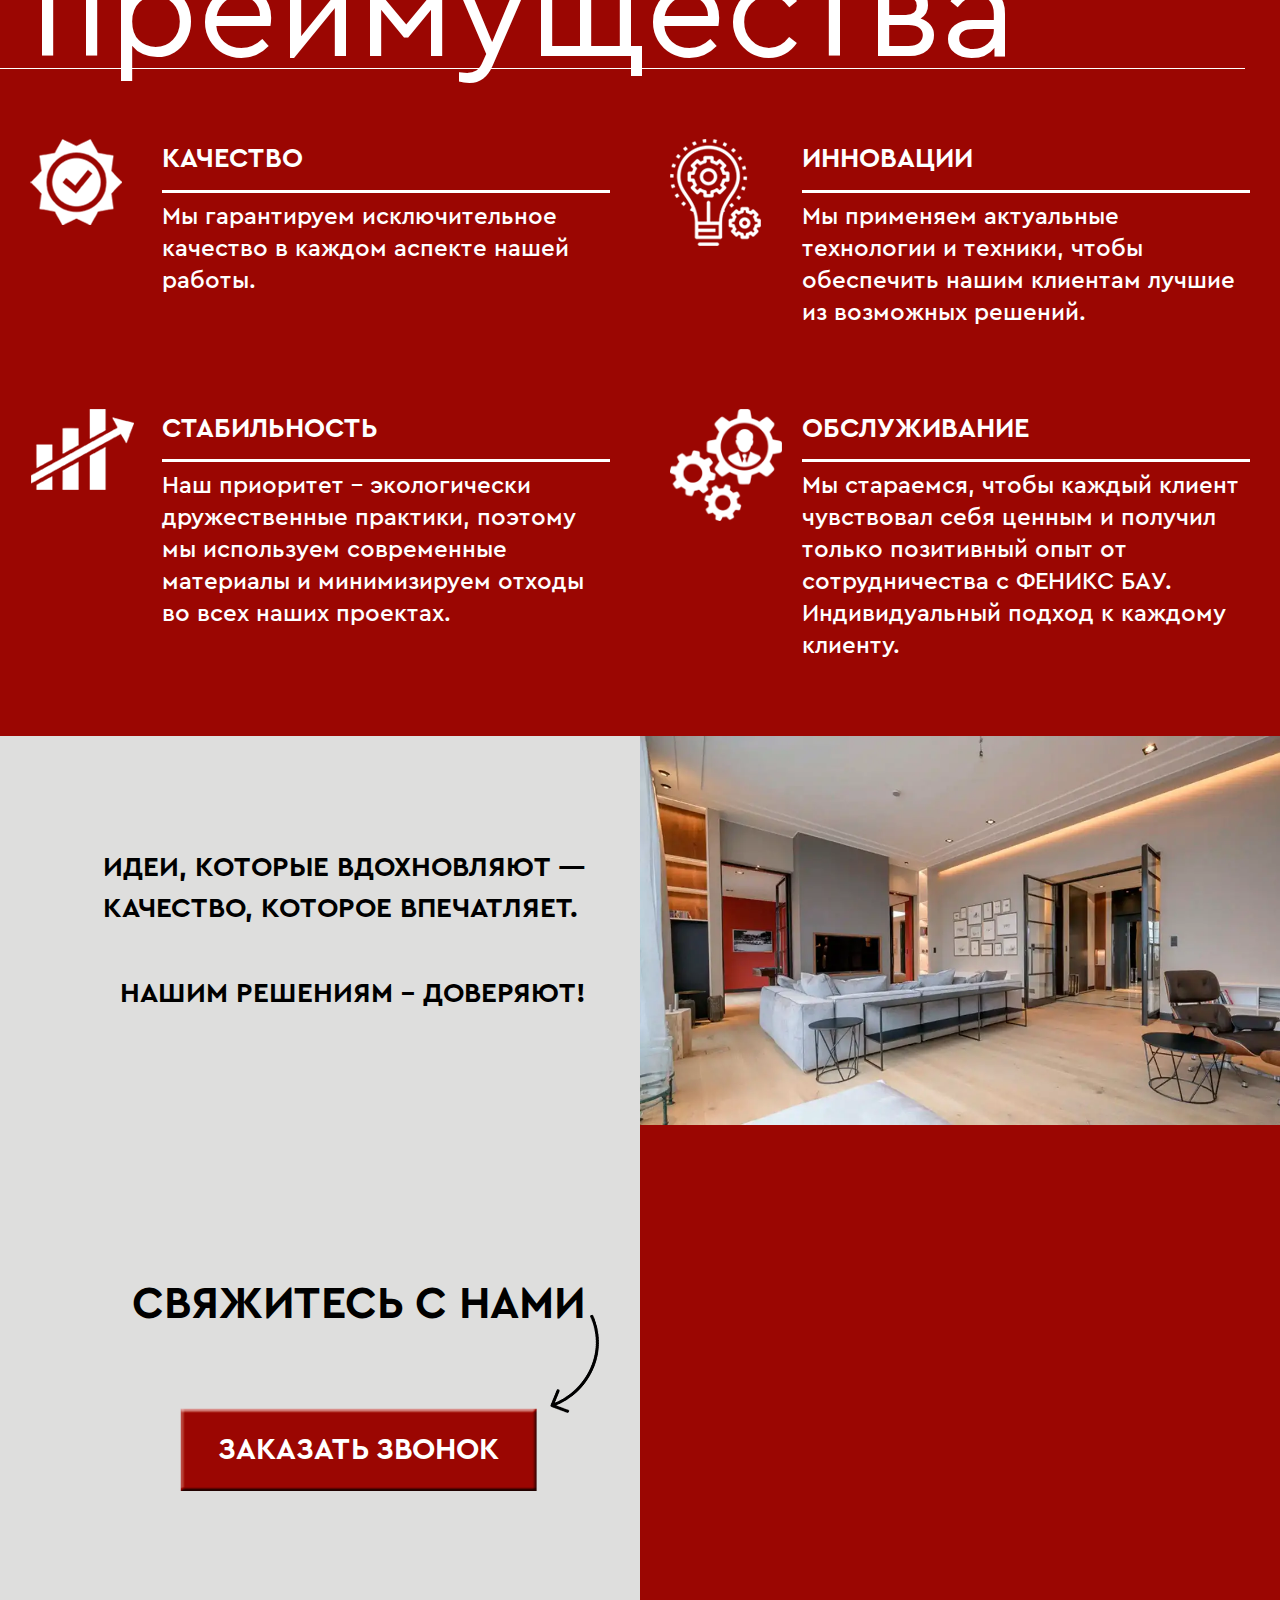
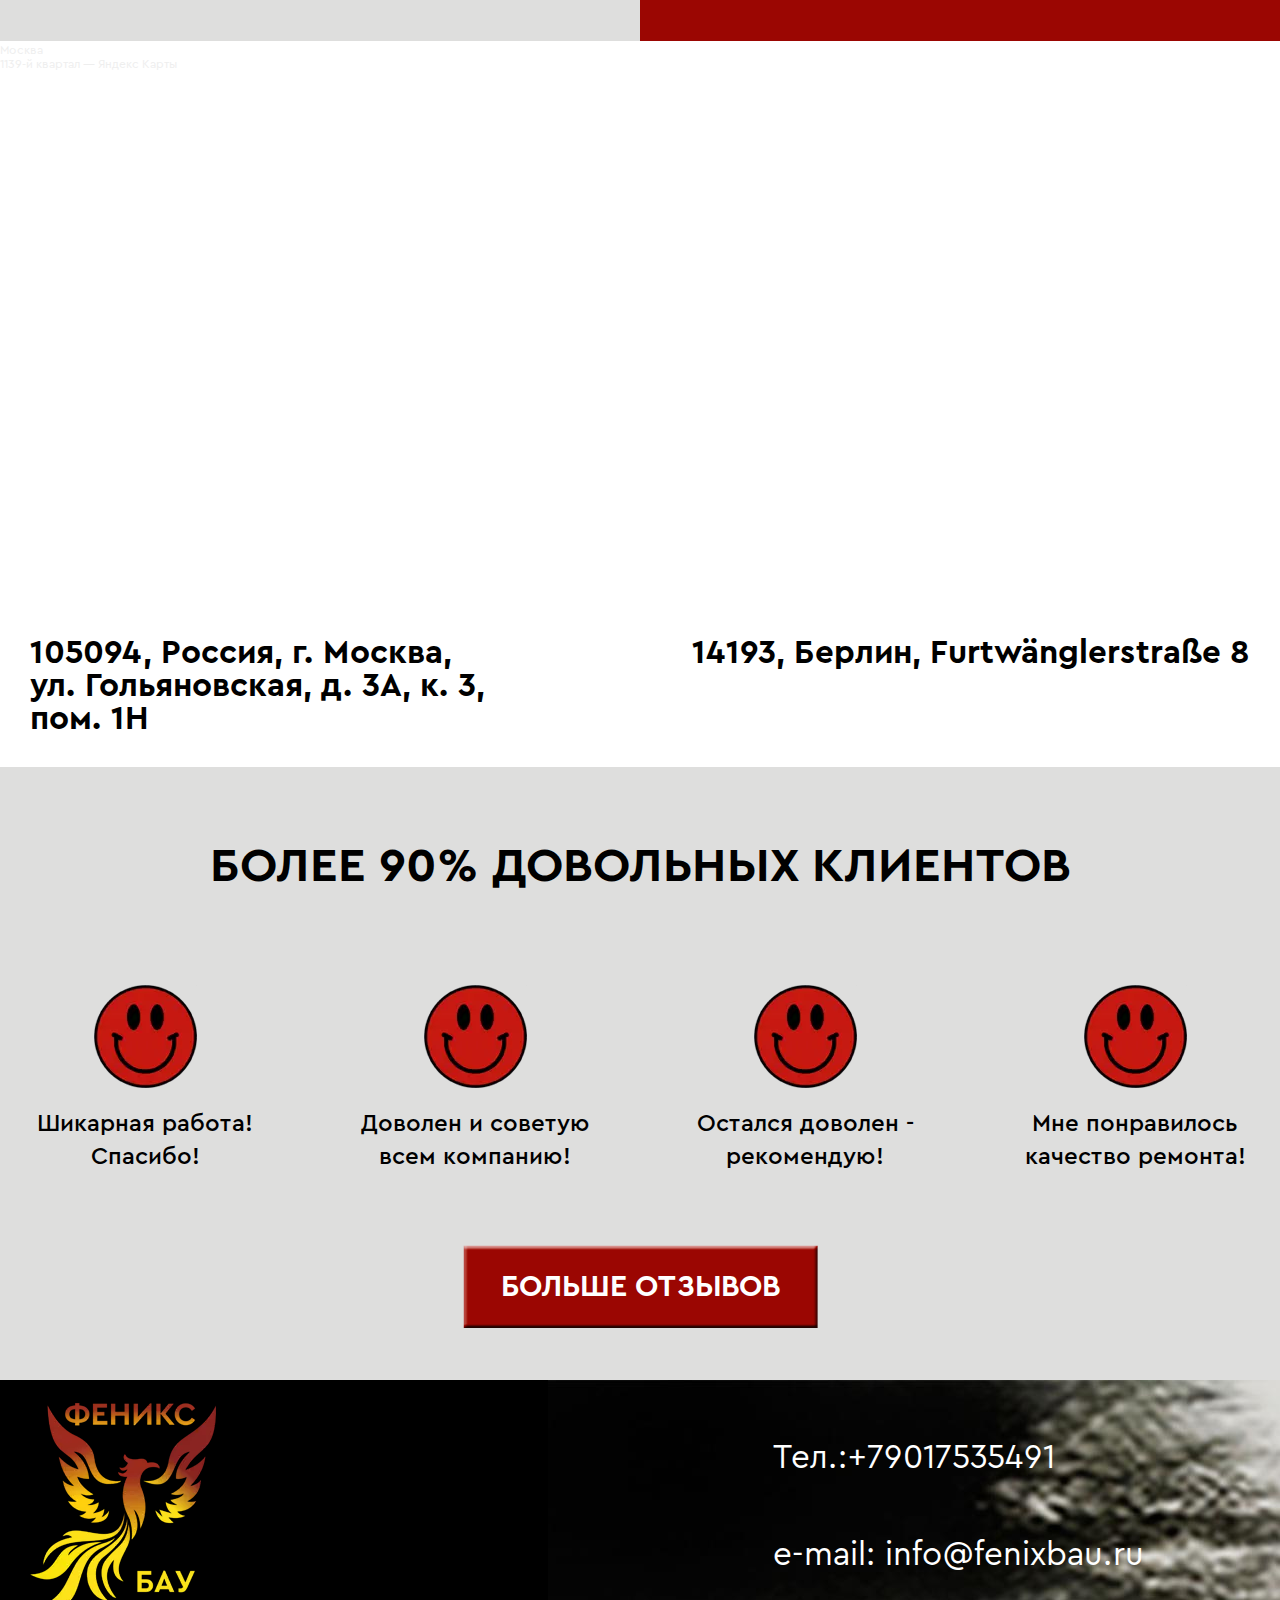
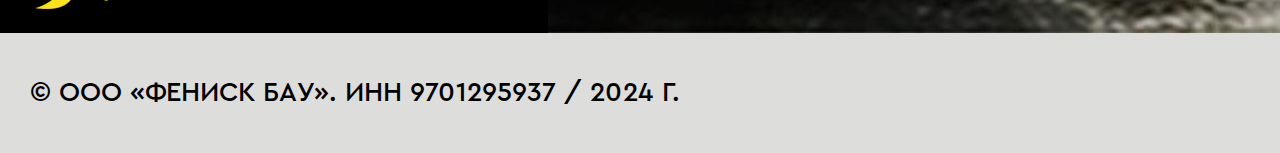
==== commit 2914102e: "vse v z" ====
--- a/index.html
+++ b/index.html
@@ -51,7 +51,7 @@
             <div class="mx-auto max-w-cont px-[30px] flex gap-x-[5.97%] lg:flex-col">
               <div class="basis=[39.28%] shrink-0 aspect-[553/800 lg:order-2 sm:hidden"><picture><source srcset="img/we/1.webp" type="image/webp"><img src="img/we/1.jpg" alt="alt" class="object-cover w-full h-full"></picture></div>
               <div class="shrink grow basis-auto xs:pb-[18px]">
-                <div class="we-box relative text-[357px] after:absolute after:h-px after:bg-black  after:left-[-40px] after:w-[calc(100%_+_((100vw_-_1408px)/2)_+_30px)] mb-16 xl:pt-12 xl:after:w-[calc(100%_+_60px)] xl:after:left-[-5px] sm:after:bg-[#B3B3B3] sm:mb-[30px] sm:text-[131px] group-[.on]:isMobile-iOS:after:bottom-0">
+                <div class="we-box relative text-[357px] after:absolute after:h-px after:bg-black  after:left-[-40px] after:w-[calc(100%_+_((100vw_-_1408px)/2)_+_30px)] mb-16 xl:pt-12 xl:after:w-[calc(100%_+_60px)] xl:after:left-[-5px] sm:after:bg-[#B3B3B3] sm:mb-[30px] sm:text-[131px] group-[.isMobile-iOS]:after:bottom-[3px]">
                   <h2 class="relative -left-[30px] font-normal text-[357px] [line-height:_0.65] text-[#aeaeae] sm:text-[131px] sm:left-[-10px]">Мы</h2>
                   <button id="scroll-to-services" type="button" class="absolute top-0 right-0 pl-6 w-[175px] h-[175px] rounded-full flex items-center justify-center text-[#323232] border border-[#A4A4A4] uppercase text-[29px] text-left xl:w-[86px] xl:h-[86px] xl:text-[14px] xl:pl-2.5 xl:top-4 transition-colors hover:bg-accent hover:text-white hover:border-transparent">все проекты</button>
                 </div>
--- a/css/main.min.css
+++ b/css/main.min.css
@@ -2612,9 +2612,6 @@
 .\[line-height\:_0\.65\] {
   line-height: 0.65;
 }
-.\[line-height\:_normal\] {
-  line-height: normal;
-}
 .\[line-height\:calc\(31\.5\/28\)\] {
   line-height: calc(31.5 / 28);
 }
@@ -2907,6 +2904,11 @@
   opacity: 0;
 }
 
+.group.isMobile-iOS .group-\[\.isMobile-iOS\]\:after\:bottom-\[3px\]::after {
+  content: var(--tw-content);
+  bottom: 3px;
+}
+
 .peer:valid ~ .peer-valid\:hidden {
   display: none;
 }
@@ -3312,9 +3314,6 @@
 }
 
 @media (max-width: 767.98px) {
-  .sm\:absolute {
-    position: absolute;
-  }
   .sm\:bottom-0 {
     bottom: 0px;
   }
@@ -3342,12 +3341,6 @@
   .sm\:mb-\[7px\] {
     margin-bottom: 7px;
   }
-  .sm\:line-clamp-1 {
-    overflow: hidden;
-    display: -webkit-box;
-    -webkit-box-orient: vertical;
-    -webkit-line-clamp: 1;
-  }
   .sm\:block {
     display: block;
   }
@@ -3360,9 +3353,6 @@
   .sm\:aspect-auto {
     aspect-ratio: auto;
   }
-  .sm\:h-\[148px\] {
-    height: 148px;
-  }
   .sm\:h-\[242px\] {
     height: 242px;
   }
@@ -3380,13 +3370,6 @@
   }
   .sm\:gap-x-0 {
     column-gap: 0px;
-  }
-  .sm\:border {
-    border-width: 1px;
-  }
-  .sm\:border-accent {
-    --tw-border-opacity: 1;
-    border-color: rgb(155 6 2 / var(--tw-border-opacity));
   }
   .sm\:bg-transparent {
     background-color: transparent;
@@ -3453,9 +3436,6 @@
   }
   .sm\:leading-\[17\.18px\] {
     line-height: 17.18px;
-  }
-  .sm\:\[line-height\:_0\.73\] {
-    line-height: 0.73;
   }
   .sm\:after\:bottom-0::after {
     content: var(--tw-content);
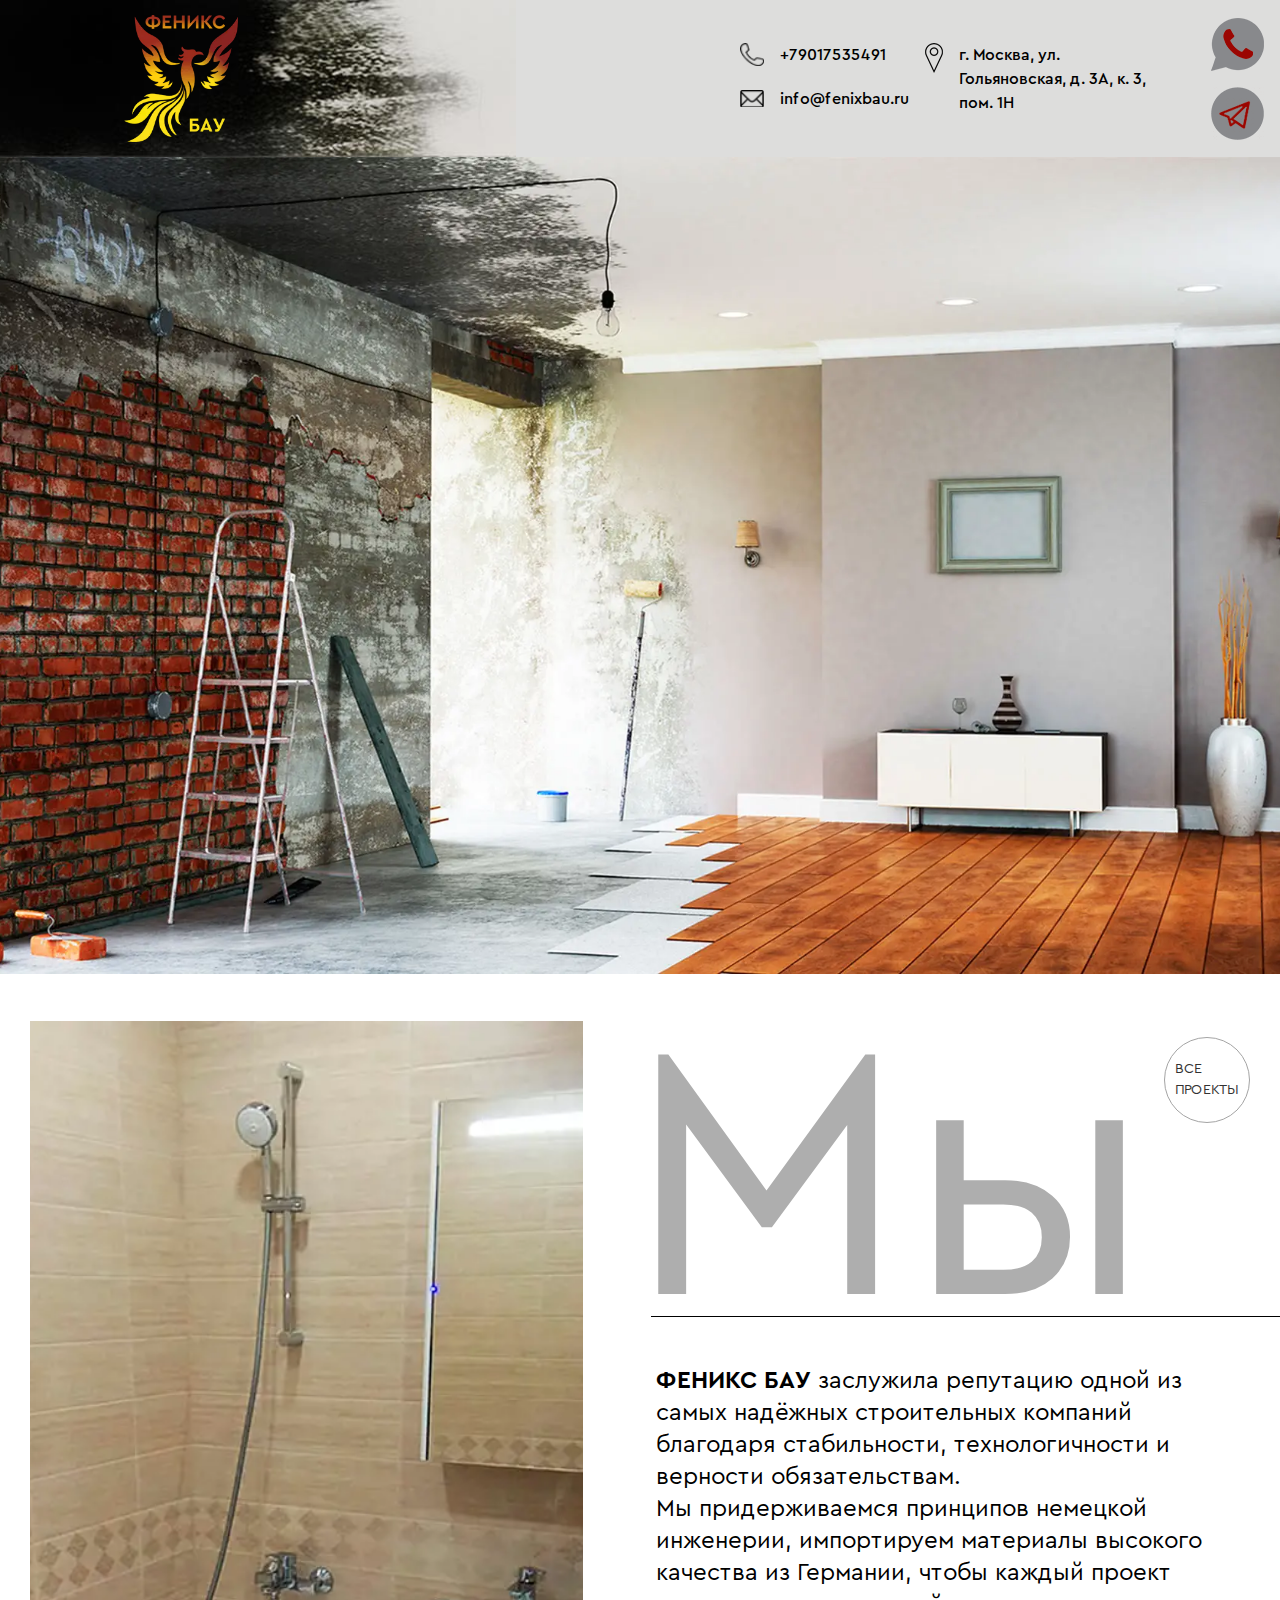
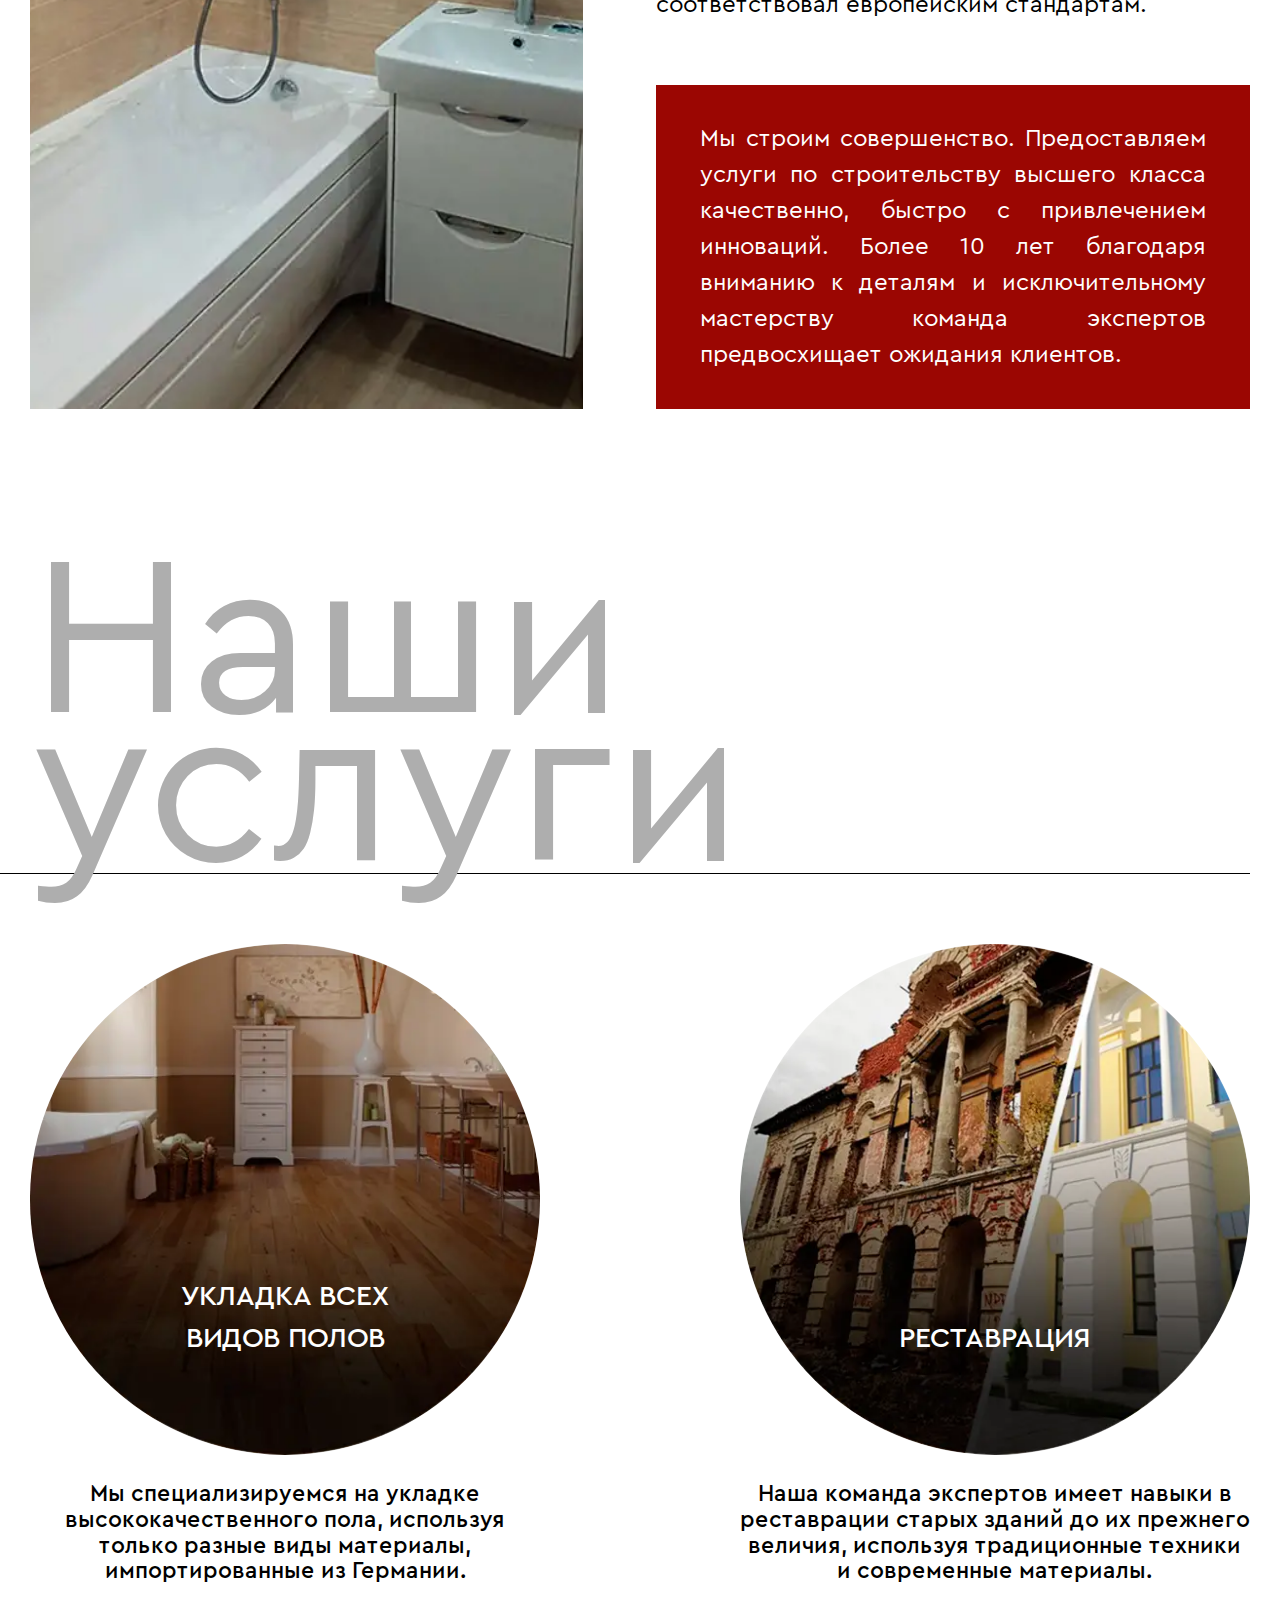
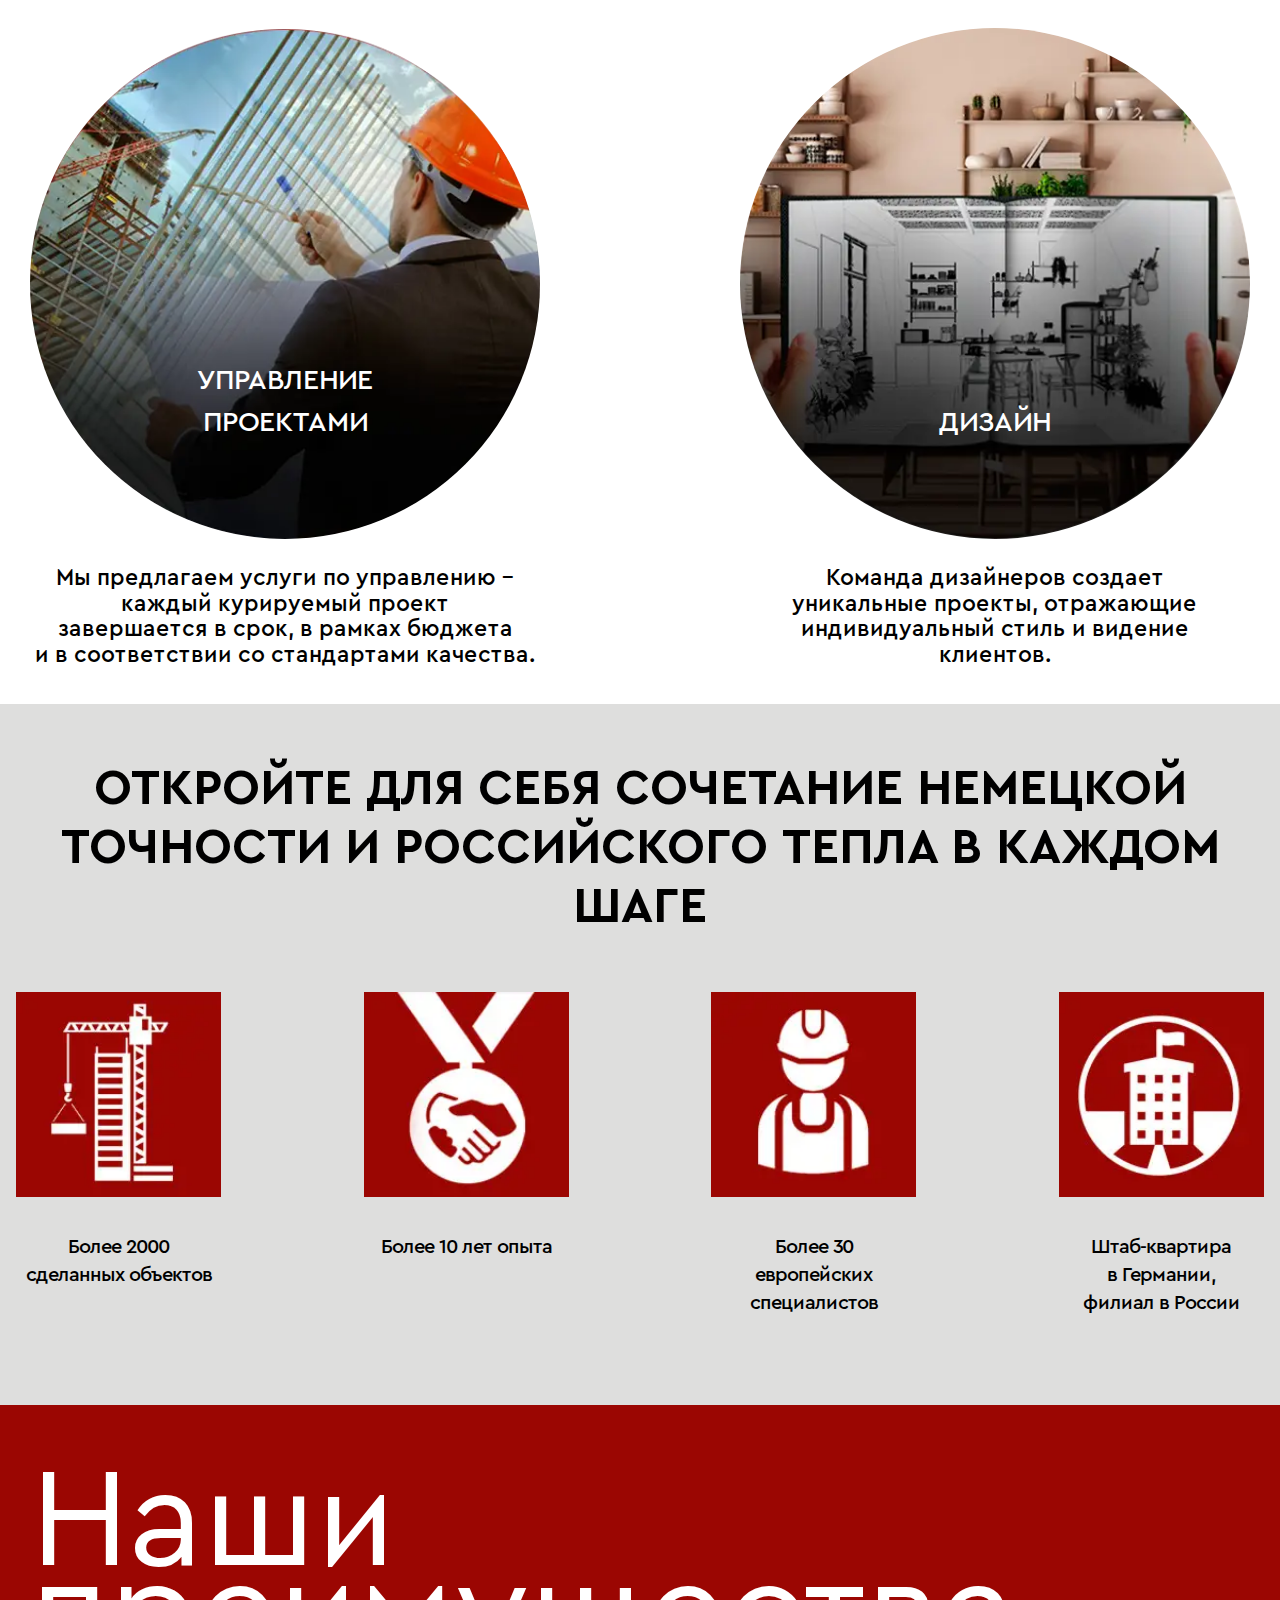
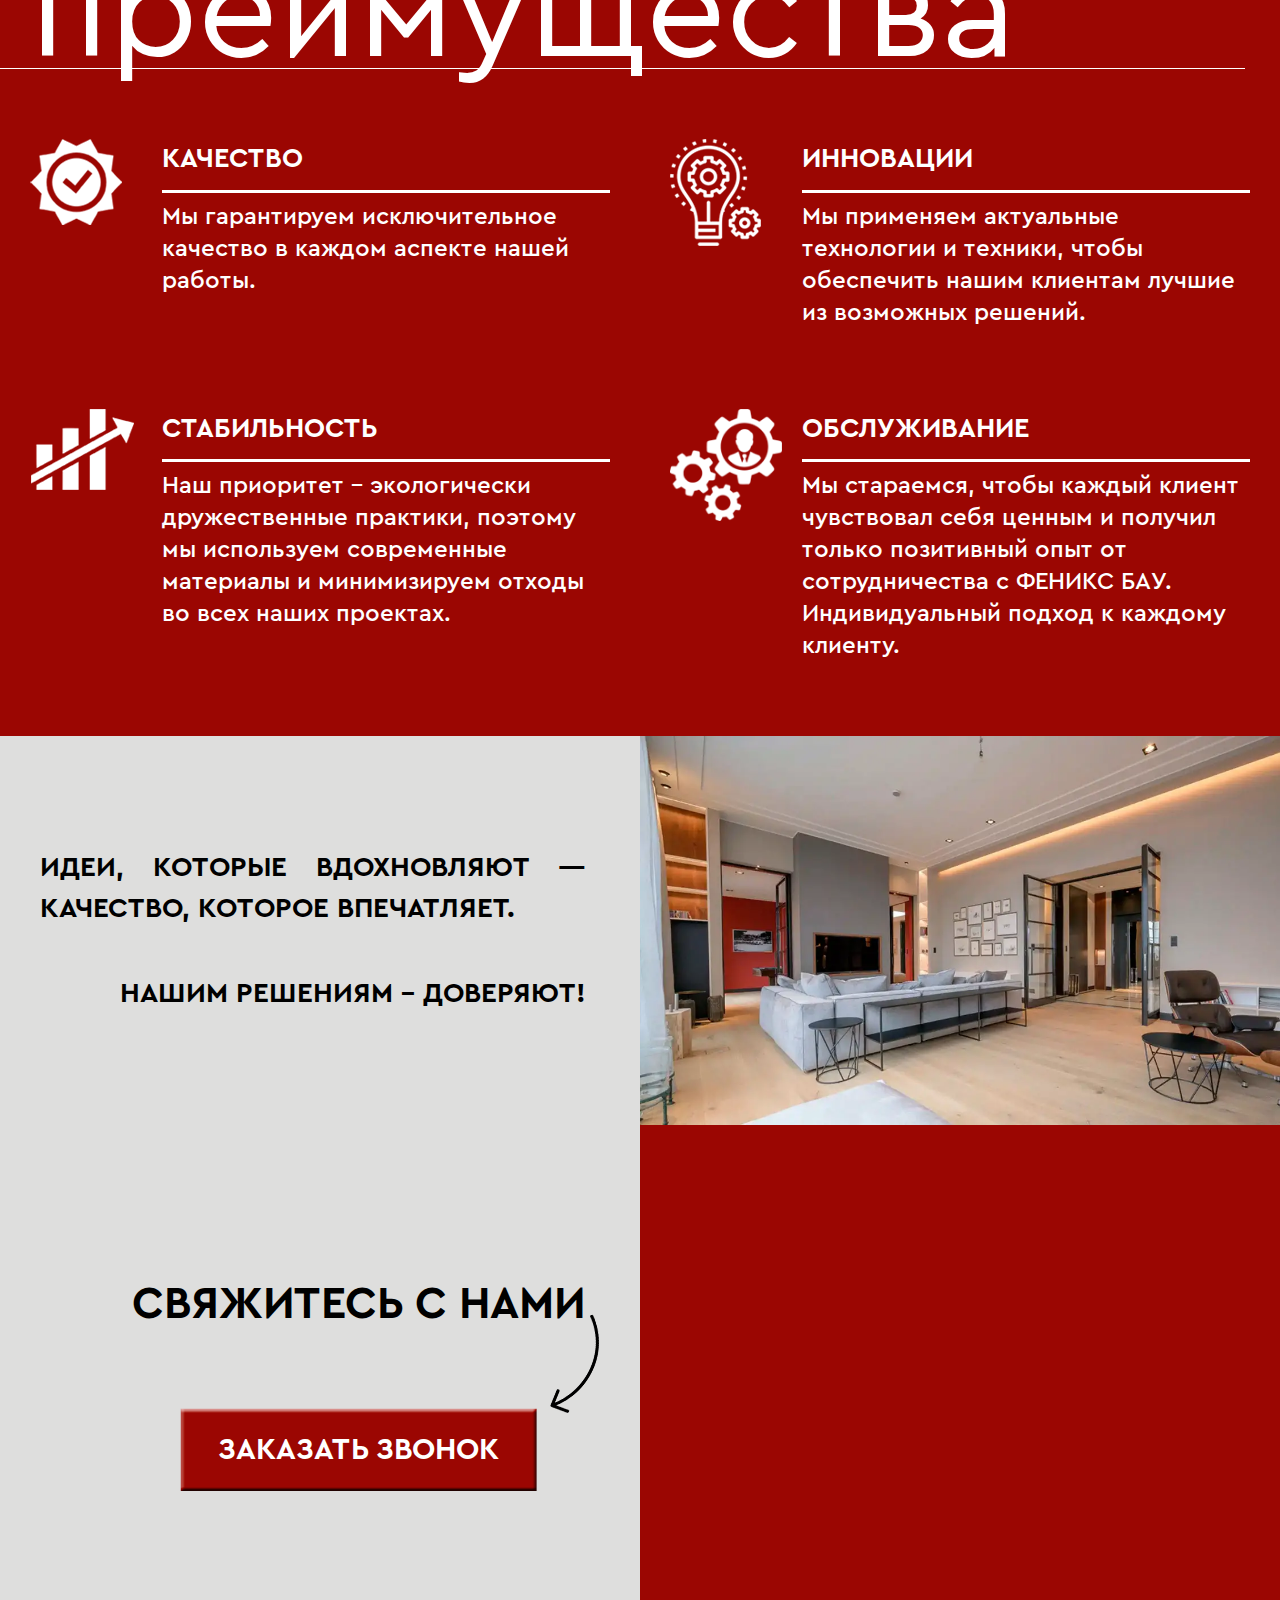
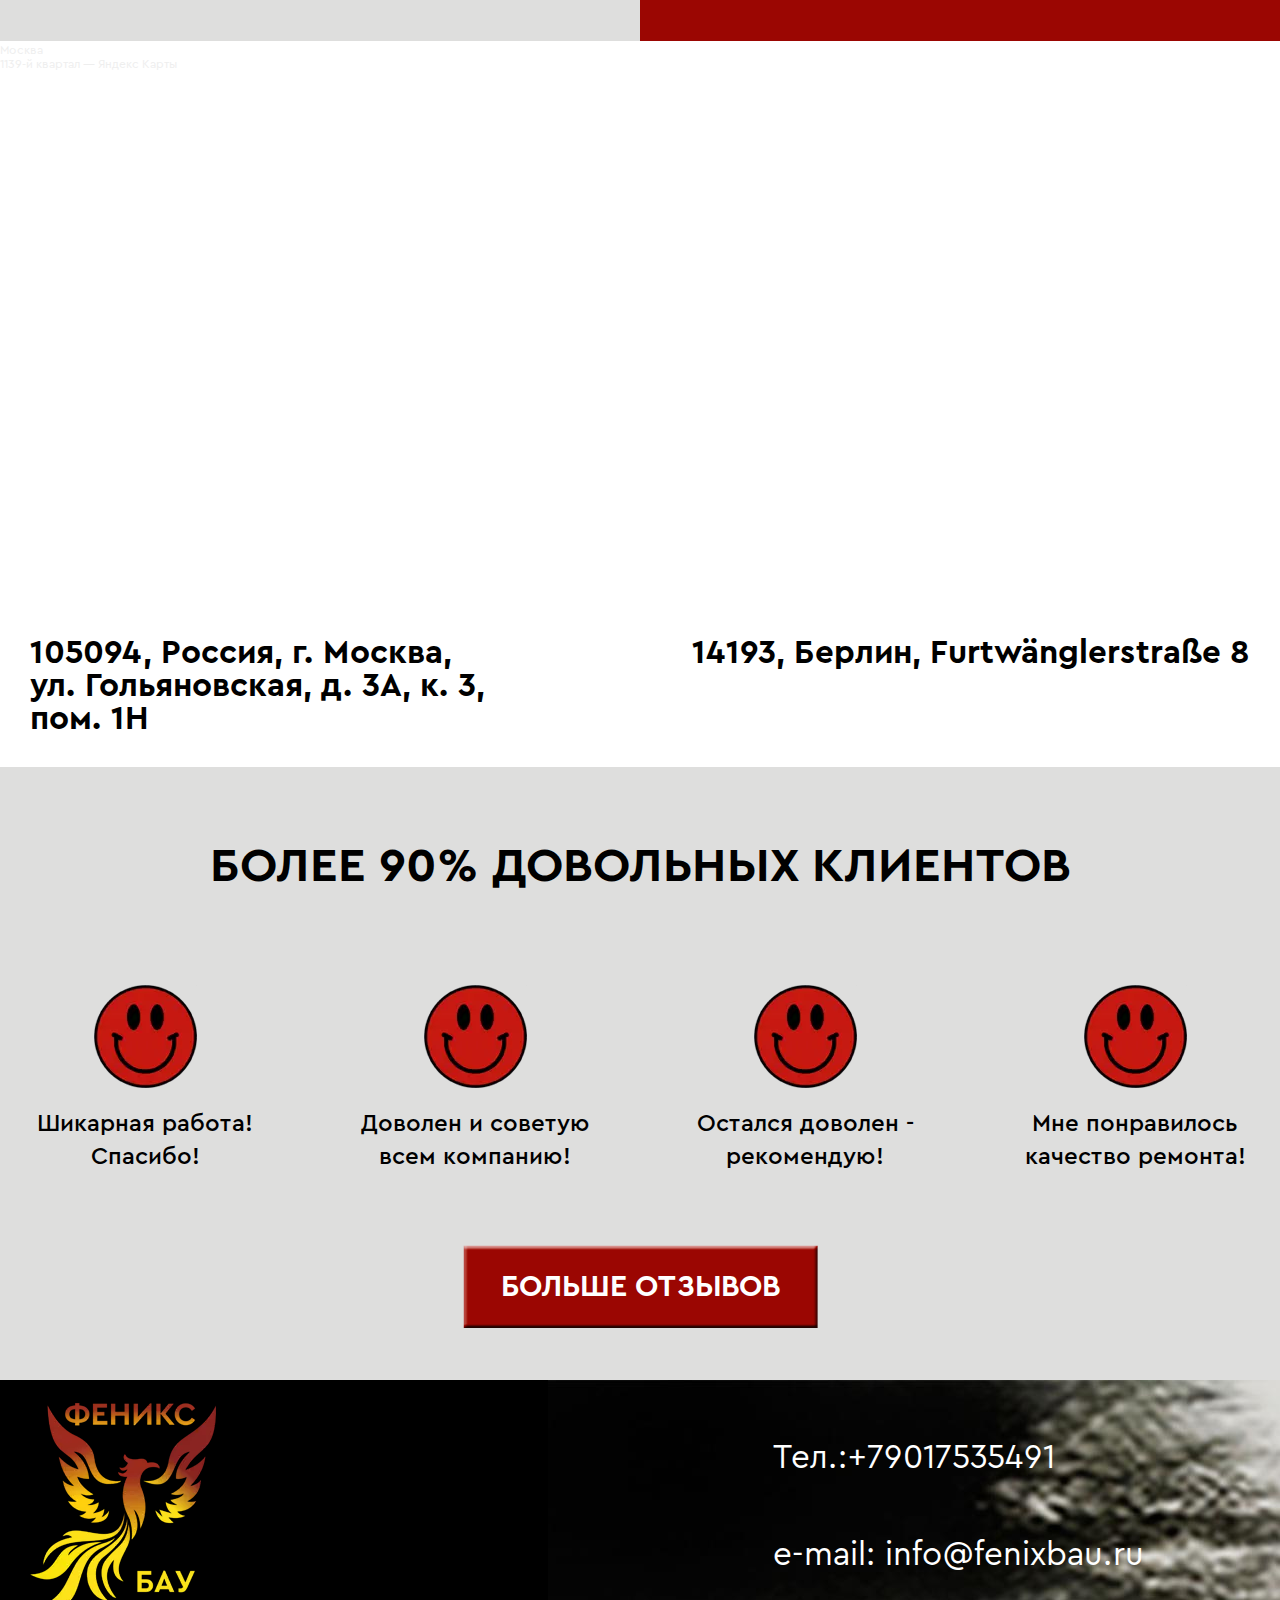
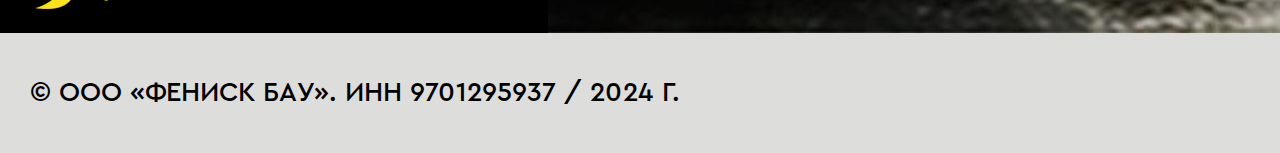
==== commit e1a65922: "validation w3 fix" ====
--- a/index.html
+++ b/index.html
@@ -26,7 +26,7 @@
             <nav class="hidden mr-[5.33%] lg:mr-6 md:block">
               <ul class="flex flex-wrap gap-x-12 gap-y-6 lg:gap-x-4 group-[.menu-opened]:right-0 xl:gap-x-6 md:fixed md:z-10 md:top-0 md:-right-[100%] md:pt-[100px] md:pb-[50px] md:flex-col md:flex-nowrap md:justify-center md:items-center md:gap-y-[2rem] md:w-full md:h-full md:transition-[right] md:duration-500 md:overflow-y-auto md:bg-graybg md:before:fixed md:before:w-full md:before:h-[100px] md:before:top-0 md:before:-right-[100%] md:before:transition-[right] md:before:z-2 md:before:bg-graybg">
                 <li>
-                  <button data-menu-close type="button" href="#" class="text-2xl font-bold uppercase transition-color hover:text-accent xl:text-lg md:text-2xl">Главная</button>
+                  <button data-menu-close type="button" class="text-2xl font-bold uppercase transition-color hover:text-accent xl:text-lg md:text-2xl">Главная</button>
                 </li>
                 <li>
                   <button data-menu-close data-scroll-services class="text-2xl font-bold uppercase transition-color hover:text-accent xl:text-lg md:text-2xl">Проекты</button>
@@ -38,9 +38,7 @@
                 <address class="max-w-48 not-italic">г. Москва, ул. Гольяновская, д. 3А, к. 3, пом. 1Н</address></a>
             </div>
             <nav class="ml-11 pl-4 flex flex-col gap-4 shrink-0 md:ml-auto md:gap-2"><a href="https://wa.me/79017535491" target="_blank" class="block w-[53px] h-[53px] md:w-[28px] md:h-[28px] bg-[url('../img/icons/whatsapp.png')] bg-no-repeat bg-contain md:bg-[url('../img/icons/whatsapp-mob.png')]"></a><a href="https://t.me/tikavayayana" target="_blank" class="block w-[53px] h-[53px] md:w-[28px] md:h-[28px] bg-[url('../img/icons/tg.png')] bg-no-repeat bg-contain md:bg-[url('../img/icons/tg-mob.png')]"></a></nav>
-            <button id="burger" type="button" class="ml-[13px] w-[46px] h-[46px] shrink-0 flex items-center justify-center z-10 group bg-accent rounded-full hidden md:flex md:mr-[15px]">
-              <div class="w-[26px] h-[20px] relative"><span class="absolute left-0 top-0 w-full h-[3px] bg-white cursor-pointer transition ease-in-out group-[.on]:opacity-0"></span><span class="absolute left-0 top-[calc(46%_-_1px)] w-full h-[3px] bg-white cursor-pointer transition ease-in-out group-[.on]:rotate-45 -group-[.on]:translate-y-[4px]"></span><span class="absolute left-0 bottom-px w-full h-[3px] bg-white cursor-pointer transition ease-in-out group-[.on]:-rotate-45 group-[.on]:bottom-[9px]"></span></div>
-            </button>
+            <button id="burger" type="button" class="ml-[13px] w-[46px] h-[46px] shrink-0 flex items-center justify-center z-10 group bg-accent rounded-full hidden md:flex md:mr-[15px]"><span class="block w-[26px] h-[20px] relative"><span class="absolute left-0 top-0 w-full h-[3px] bg-white cursor-pointer transition ease-in-out group-[.on]:opacity-0"></span><span class="absolute left-0 top-[calc(46%_-_1px)] w-full h-[3px] bg-white cursor-pointer transition ease-in-out group-[.on]:rotate-45 -group-[.on]:translate-y-[4px]"></span><span class="absolute left-0 bottom-px w-full h-[3px] bg-white cursor-pointer transition ease-in-out group-[.on]:-rotate-45 group-[.on]:bottom-[9px]"></span></span></button>
           </div>
         </div>
       </header>
@@ -74,8 +72,8 @@
                 <p class="text-base uppercase sm:text-center">Идеи, которые вдохновляют —<br>качество, которое впечатляет. </p>
                 <p class="text-base uppercase sm:text-center">Нашим решениям - доверяют!</p>
               </div>
-              <div class="grid grid-cols-2 gap-y-11 gap-x-[16.34%] mb-9 xs:gap-y-[14px] xs:px-4 xs:bg-graybg xs:mx-[-30px] xs:py-5 xs:justify-evenly xs:gap-x-[15px] xs:mb-0">
-                <div id="services" class="flex flex-col relative items-center">
+              <div id="services" class="grid grid-cols-2 gap-y-11 gap-x-[16.34%] mb-9 xs:gap-y-[14px] xs:px-4 xs:bg-graybg xs:mx-[-30px] xs:py-5 xs:justify-evenly xs:gap-x-[15px] xs:mb-0">
+                <div class="flex flex-col relative items-center">
                   <div data-gall="myGallery1" data-href="img/services/gal-1.jpg" class="serveces-modal cursor-pointer relative flex flex-col items-center justify-end w-full py-24 max-w-[524px] aspect-[1/1] mb-[26px] transition-all rounded-full overflow-hidden after:absolute after:top-0 after:left-0 after:z-[2] after:w-full after:h-full after:rounded-full after:bg-accent after:opacity-60 after:will-change-transform after:transition-transform after:duration-500 after:scale-0 hover:after:scale-100 hover:justify-start sm:py-[35px] sm:px-[20px] xs:mb-0 xss:max-w-[134px] xss:max-h-[134px] xss:py-[25px]">
                     <h3 class="relative max-w-[300px] z-[3] text-[28px] font-medium text-white uppercase text-center sm:text-[20px] xss:text-[10px]">укладка всех видов полов</h3><picture><source srcset="img/services/1.webp" type="image/webp"><img src="img/services/1.png" alt="alt" class="absolute left-0 top-0 object-cover w-full h-full"></picture>
                     <div data-gall="myGallery1" data-href="img/services/gal-2.jpg" class="serveces-modal"></div>
@@ -83,7 +81,7 @@
                   </div>
                   <p class="text-center font-medium text-[23px] [line-height:calc(31.5/28)] xs:hidden">Мы специализируемся на укладке высококачественного пола, используя <br>только разные виды материалы, <br>импортированные из Германии.</p>
                 </div>
-                <div id="services" class="flex flex-col relative items-center">
+                <div class="flex flex-col relative items-center">
                   <div data-gall="myGallery2" data-href="img/services/gal-2.jpg" class="serveces-modal cursor-pointer relative flex flex-col items-center justify-end w-full py-24 max-w-[524px] aspect-[1/1] mb-[26px] transition-all rounded-full overflow-hidden after:absolute after:top-0 after:left-0 after:z-[2] after:w-full after:h-full after:rounded-full after:bg-accent after:opacity-60 after:will-change-transform after:transition-transform after:duration-500 after:scale-0 hover:after:scale-100 hover:justify-start sm:py-[35px] sm:px-[20px] xs:mb-0 xss:max-w-[134px] xss:max-h-[134px] xss:py-[25px]">
                     <h3 class="relative max-w-[300px] z-[3] text-[28px] font-medium text-white uppercase text-center sm:text-[20px] xss:text-[10px]">реставрация</h3><picture><source srcset="img/services/2.webp" type="image/webp"><img src="img/services/2.png" alt="alt" class="absolute left-0 top-0 object-cover w-full h-full"></picture>
                     <div data-gall="myGallery2" data-href="img/services/gal-2.jpg" class="serveces-modal"></div>
@@ -91,7 +89,7 @@
                   </div>
                   <p class="text-center font-medium text-[23px] [line-height:calc(31.5/28)] xs:hidden">Наша команда экспертов имеет навыки в реставрации старых зданий до их прежнего величия, используя традиционные техники <br>и современные материалы.</p>
                 </div>
-                <div id="services" class="flex flex-col relative items-center">
+                <div class="flex flex-col relative items-center">
                   <div data-gall="myGallery3" data-href="img/services/gal-3.jpg" class="serveces-modal cursor-pointer relative flex flex-col items-center justify-end w-full py-24 max-w-[524px] aspect-[1/1] mb-[26px] transition-all rounded-full overflow-hidden after:absolute after:top-0 after:left-0 after:z-[2] after:w-full after:h-full after:rounded-full after:bg-accent after:opacity-60 after:will-change-transform after:transition-transform after:duration-500 after:scale-0 hover:after:scale-100 hover:justify-start sm:py-[35px] sm:px-[20px] xs:mb-0 xss:max-w-[134px] xss:max-h-[134px] xss:py-[25px]">
                     <h3 class="relative max-w-[300px] z-[3] text-[28px] font-medium text-white uppercase text-center sm:text-[20px] xss:text-[10px]">управление проектами</h3><picture><source srcset="img/services/3.webp" type="image/webp"><img src="img/services/3.png" alt="alt" class="absolute left-0 top-0 object-cover w-full h-full"></picture>
                     <div data-gall="myGallery3" data-href="img/services/gal-2.jpg" class="serveces-modal"></div>
@@ -99,7 +97,7 @@
                   </div>
                   <p class="text-center font-medium text-[23px] [line-height:calc(31.5/28)] xs:hidden">Мы предлагаем услуги по управлению – <br>каждый курируемый проект <br>завершается в срок, в рамках бюджета <br>и в соответствии со стандартами качества.</p>
                 </div>
-                <div id="services" class="flex flex-col relative items-center">
+                <div class="flex flex-col relative items-center">
                   <div data-gall="myGallery4" data-href="img/services/gal-4.jpg" class="serveces-modal cursor-pointer relative flex flex-col items-center justify-end w-full py-24 max-w-[524px] aspect-[1/1] mb-[26px] transition-all rounded-full overflow-hidden after:absolute after:top-0 after:left-0 after:z-[2] after:w-full after:h-full after:rounded-full after:bg-accent after:opacity-60 after:will-change-transform after:transition-transform after:duration-500 after:scale-0 hover:after:scale-100 hover:justify-start sm:py-[35px] sm:px-[20px] xs:mb-0 xss:max-w-[134px] xss:max-h-[134px] xss:py-[25px]">
                     <h3 class="relative max-w-[300px] z-[3] text-[28px] font-medium text-white uppercase text-center sm:text-[20px] xss:text-[10px]">дизайн</h3><picture><source srcset="img/services/4.webp" type="image/webp"><img src="img/services/4.png" alt="alt" class="absolute left-0 top-0 object-cover w-full h-full"></picture>
                     <div data-gall="myGallery4" data-href="img/services/gal-2.jpg" class="serveces-modal"></div>
@@ -186,7 +184,7 @@
           </div>
         </section>
         <section class="grid grid-cols-[41.15%,1fr] bg-graybg xl:grid-cols-2 lg:grid-cols-1 sm:bg-transparent">
-          <div class="max-w-[537px] py-6 justify-self-end flex flex-col justify-center items-end gap-y-[43px] max-w-[535px] pr-[55px] lg:order-3 lg:items-center lg:max-w-full lg:px-[30px] md:hidden">
+          <div class="max-w-[600px] py-6 justify-self-end flex flex-col justify-center items-end gap-y-[43px] max-w-[535px] pr-[55px] lg:order-3 lg:items-center lg:max-w-full lg:px-[30px] md:hidden">
             <p class="text-justify text-[27.65px] font-bold leading-[41.24px] uppercase">Идеи, которые вдохновляют — качество, которое впечатляет. </p>
             <p class="text-center text-[27.65px] font-bold leading-[41.24px] uppercase">Нашим решениям - доверяют!</p>
           </div>
@@ -247,8 +245,7 @@
                 <form action="#" id="myForm">
                   <input autocomplete="off" type="text" name="name" placeholder="Введите Ваше имя" class="h-[135px] block w-full mb-10 px-[50px] text-[40px] text-[#2c2c2c] rounded-[40px] border border-black bg-graybg placeholder-[#2c2c2c] focus:outline-none invalid:outline-none focus:bg-white focus:border-accent xl:h-[50px] xl:text-[18px] xl:rounded-3xl xl:mb-5 xl:px-[20px]">
                   <label class="relative block h-[135px] mb-10 xl:mb-5 xl:h-[50px]">
-                    <input autocomplete="off" type="tel" name="phone" required placeholder="" class="peer h-[135px] block w-full mb-10 px-[50px] text-[40px] text-[#2c2c2c] rounded-[40px] border border-black bg-graybg placeholder-[#2c2c2c] focus:outline-none invalid:outline-none focus:bg-white focus:border-accent xl:h-[50px] xl:text-[18px] xl:rounded-3xl xl:mb-5 xl:px-[20px]">
-                    <div class="absolute flex items-center h-full w-full left-[25px] top-0 left-0 pointer-events-none text-[40px] text-[#2c2c2c] xl:text-[18px] peer-focus:hidden peer-valid:hidden">Введите номер телефона<span class="text-accent">*</span></div>
+                    <input autocomplete="off" type="tel" name="phone" required placeholder="" class="peer h-[135px] block w-full mb-10 px-[50px] text-[40px] text-[#2c2c2c] rounded-[40px] border border-black bg-graybg placeholder-[#2c2c2c] focus:outline-none invalid:outline-none focus:bg-white focus:border-accent xl:h-[50px] xl:text-[18px] xl:rounded-3xl xl:mb-5 xl:px-[20px]"><span class="block absolute flex items-center h-full w-full left-[25px] top-0 left-0 pointer-events-none text-[40px] text-[#2c2c2c] xl:text-[18px] peer-focus:hidden peer-valid:hidden">Введите номер телефона<span class="text-accent">*</span></span>
                   </label>
                   <textarea name="message" placeholder="Сообщение" class="h-[360px] py-8 mb-10 block w-full px-[50px] text-[40px] text-[#2c2c2c] rounded-[40px] border border-black bg-graybg placeholder-[#2c2c2c] focus:outline-none invalid:outline-none focus:bg-white focus:border-accent xl:h-[100px] xl:text-[18px] xl:rounded-3xl xl:mb-5 xl:py-2 xl:px-[20px]"></textarea>
                   <button type="submit" class="block h-[133px] w-full bg-accent text-[52.24px] font-bold text-white text-center rounded-[40px] xl:text-[20px] xl:h-[50px] transition-colors hover:bg-[#bb2419] active:bg-[#bb2419]">Отправить</button>
@@ -267,7 +264,7 @@
                 </div>
                 <div class="relative aspect-[966/850] md:aspect-[360/348]">
                   <div style="position:absolute;overflow:hidden;" class="w-full h-full"><a href="https://yandex.ru/maps/213/moscow/?utm_medium=mapframe&amp;utm_source=maps" style="color:#eee;font-size:12px;position:absolute;top:0px;">&Mcy;&ocy;&scy;&kcy;&vcy;&acy;</a><a href="https://yandex.ru/maps/213/moscow/?ll=37.707332%2C55.776760&amp;mode=whatshere&amp;utm_campaign=desktop&amp;utm_medium=mapframe&amp;utm_source=maps&amp;whatshere%5Bpoint%5D=37.707458%2C55.777083&amp;whatshere%5Bzoom%5D=16.45&amp;z=16.45" style="color:#eee;font-size:12px;position:absolute;top:14px;">1139-&jcy; &kcy;&vcy;&acy;&rcy;&tcy;&acy;&lcy; &mdash; &YAcy;&ncy;&dcy;&iecy;&kcy;&scy;&nbsp;&Kcy;&acy;&rcy;&tcy;&ycy;</a>
-                    <iframe src="https://yandex.ru/map-widget/v1/?ll=37.707332%2C55.776760&amp;mode=whatshere&amp;utm_campaign=desktop&amp;utm_medium=search&amp;utm_source=maps&amp;whatshere%5Bpoint%5D=37.707458%2C55.777083&amp;whatshere%5Bzoom%5D=16.45&amp;z=16.45" allowfullscreen="true" style="position:absolute;width:100%;height:100%"></iframe>
+                    <iframe src="https://yandex.ru/map-widget/v1/?ll=37.707332%2C55.776760&amp;mode=whatshere&amp;utm_campaign=desktop&amp;utm_medium=search&amp;utm_source=maps&amp;whatshere%5Bpoint%5D=37.707458%2C55.777083&amp;whatshere%5Bzoom%5D=16.45&amp;z=16.45" style="position:absolute;width:100%;height:100%"></iframe>
                   </div>
                 </div>
               </div>
@@ -321,9 +318,7 @@
         </div>
         <div class="bg-[#dddddc]">
           <div class="mx-auto max-w-cont px-[30px] py-10 xs:pt-2 xs:pb-5">
-            <div class="text-[27px] font-medium xs:text-[12px] xs:leading-[15px] xs:text-center">&copy; 
-              <spam class="uppercase">ООО «ФЕНИСК БАУ». ИНН 9701295937 / 2024 г.</spam>
-            </div>
+            <div class="text-[27px] font-medium xs:text-[12px] xs:leading-[15px] xs:text-center">&copy; <span class="uppercase">ООО «ФЕНИСК БАУ». ИНН 9701295937 / 2024 г.</span></div>
             
             
             
--- a/css/main.min.css
+++ b/css/main.min.css
@@ -2128,6 +2128,9 @@
 .max-w-full {
   max-width: 100%;
 }
+.max-w-\[600px\] {
+  max-width: 600px;
+}
 .flex-auto {
   flex: 1 1 auto;
 }
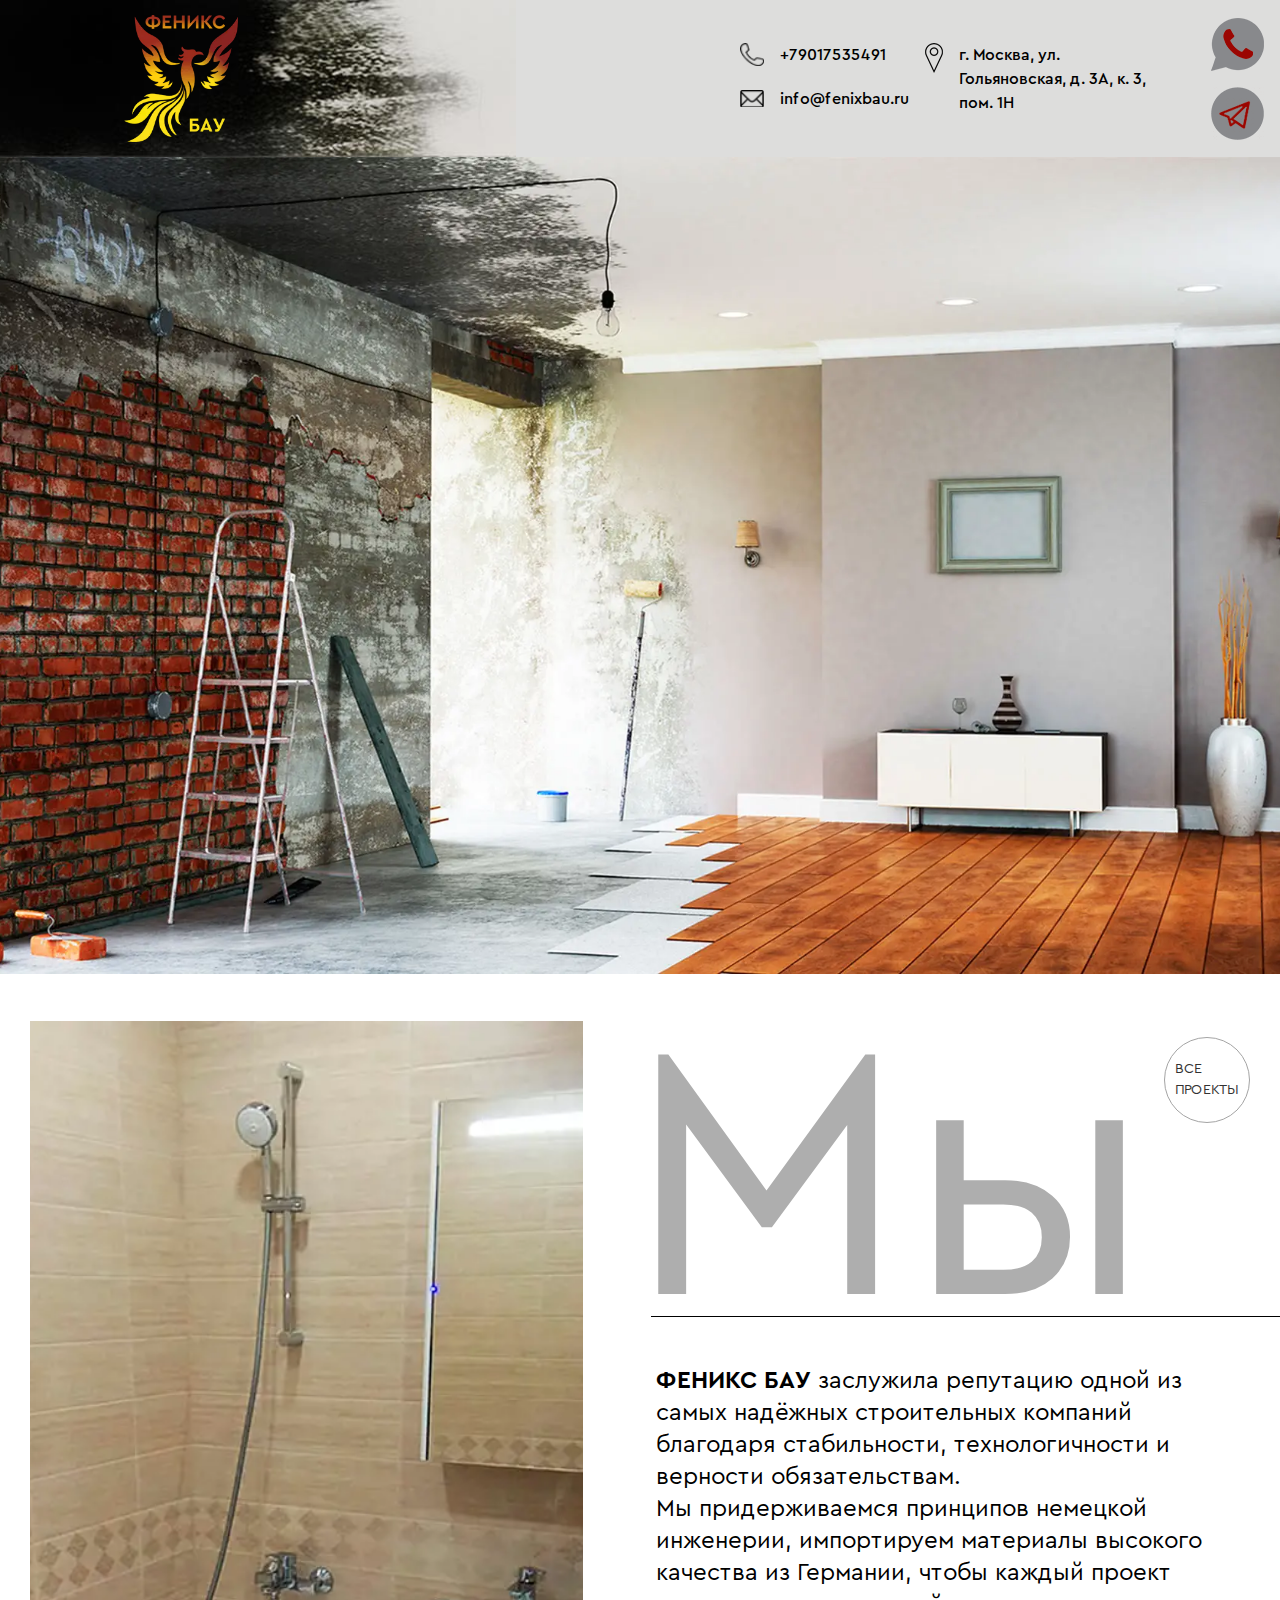
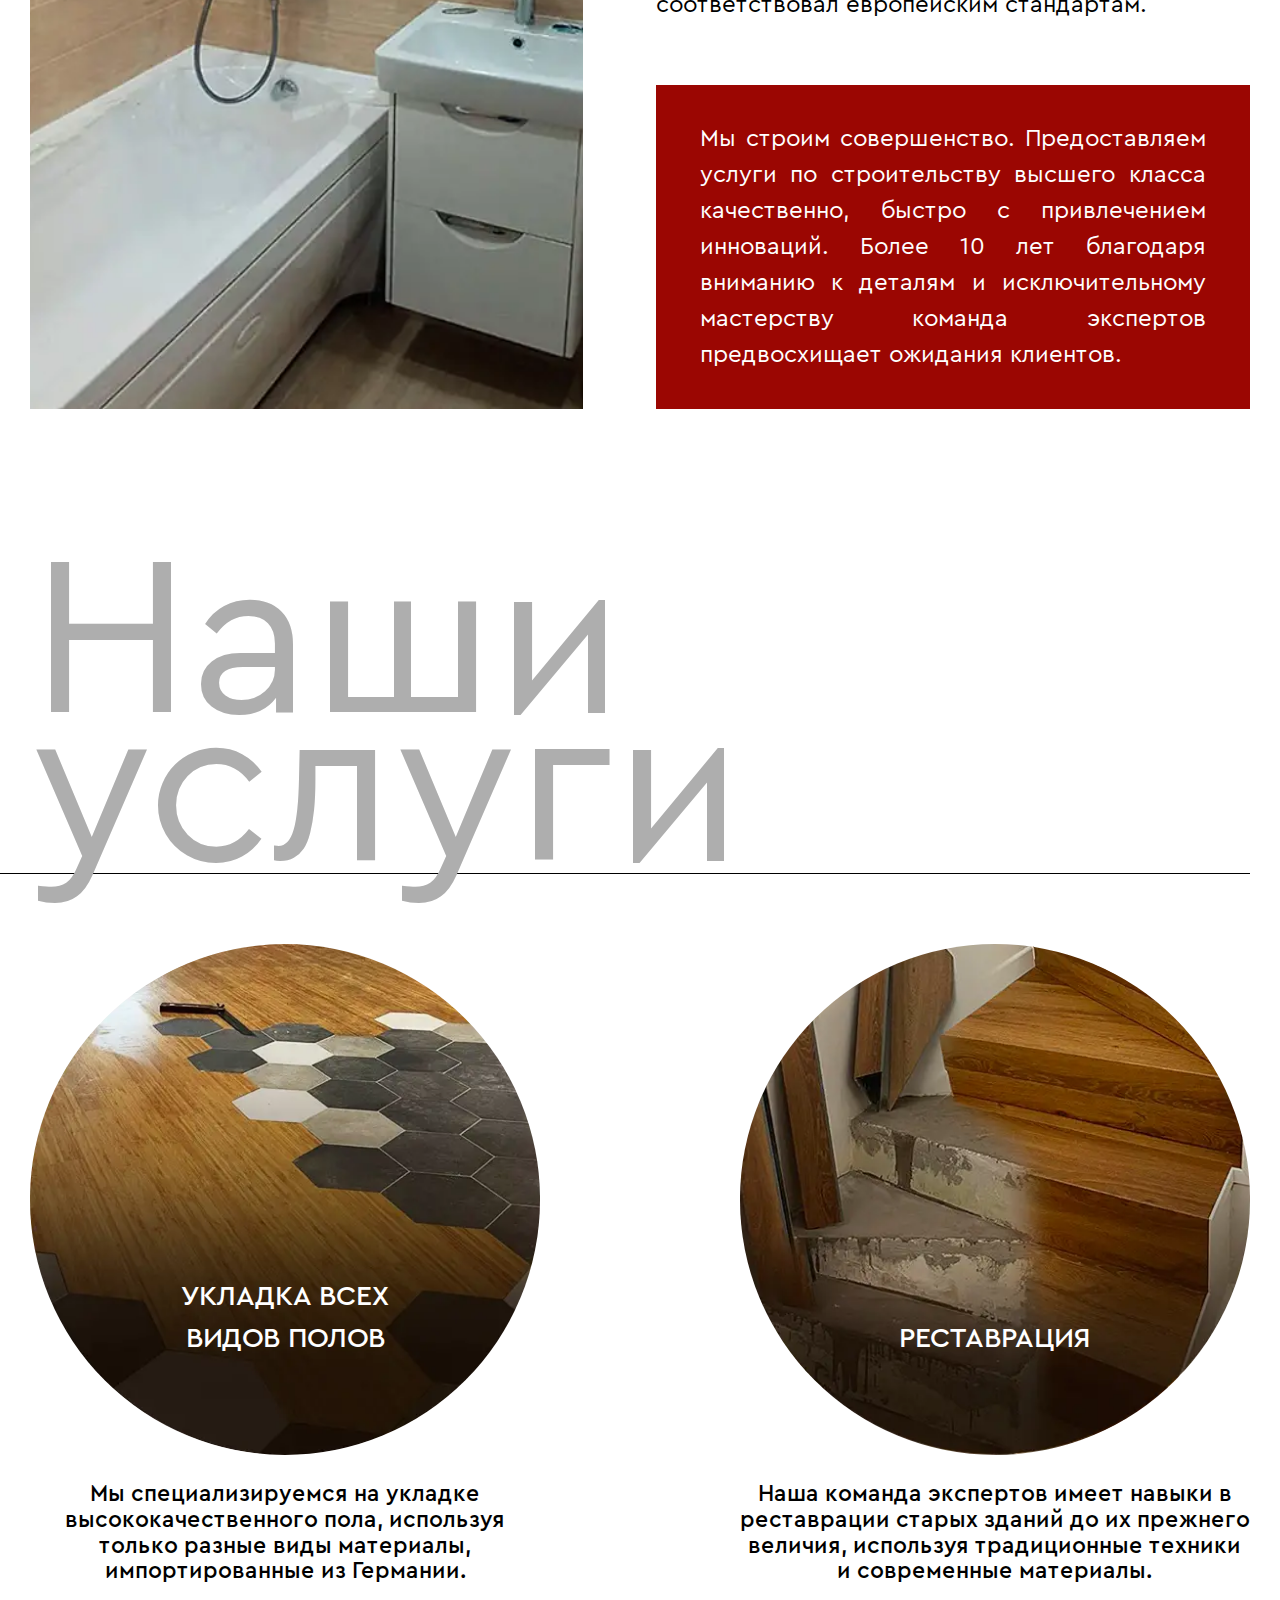
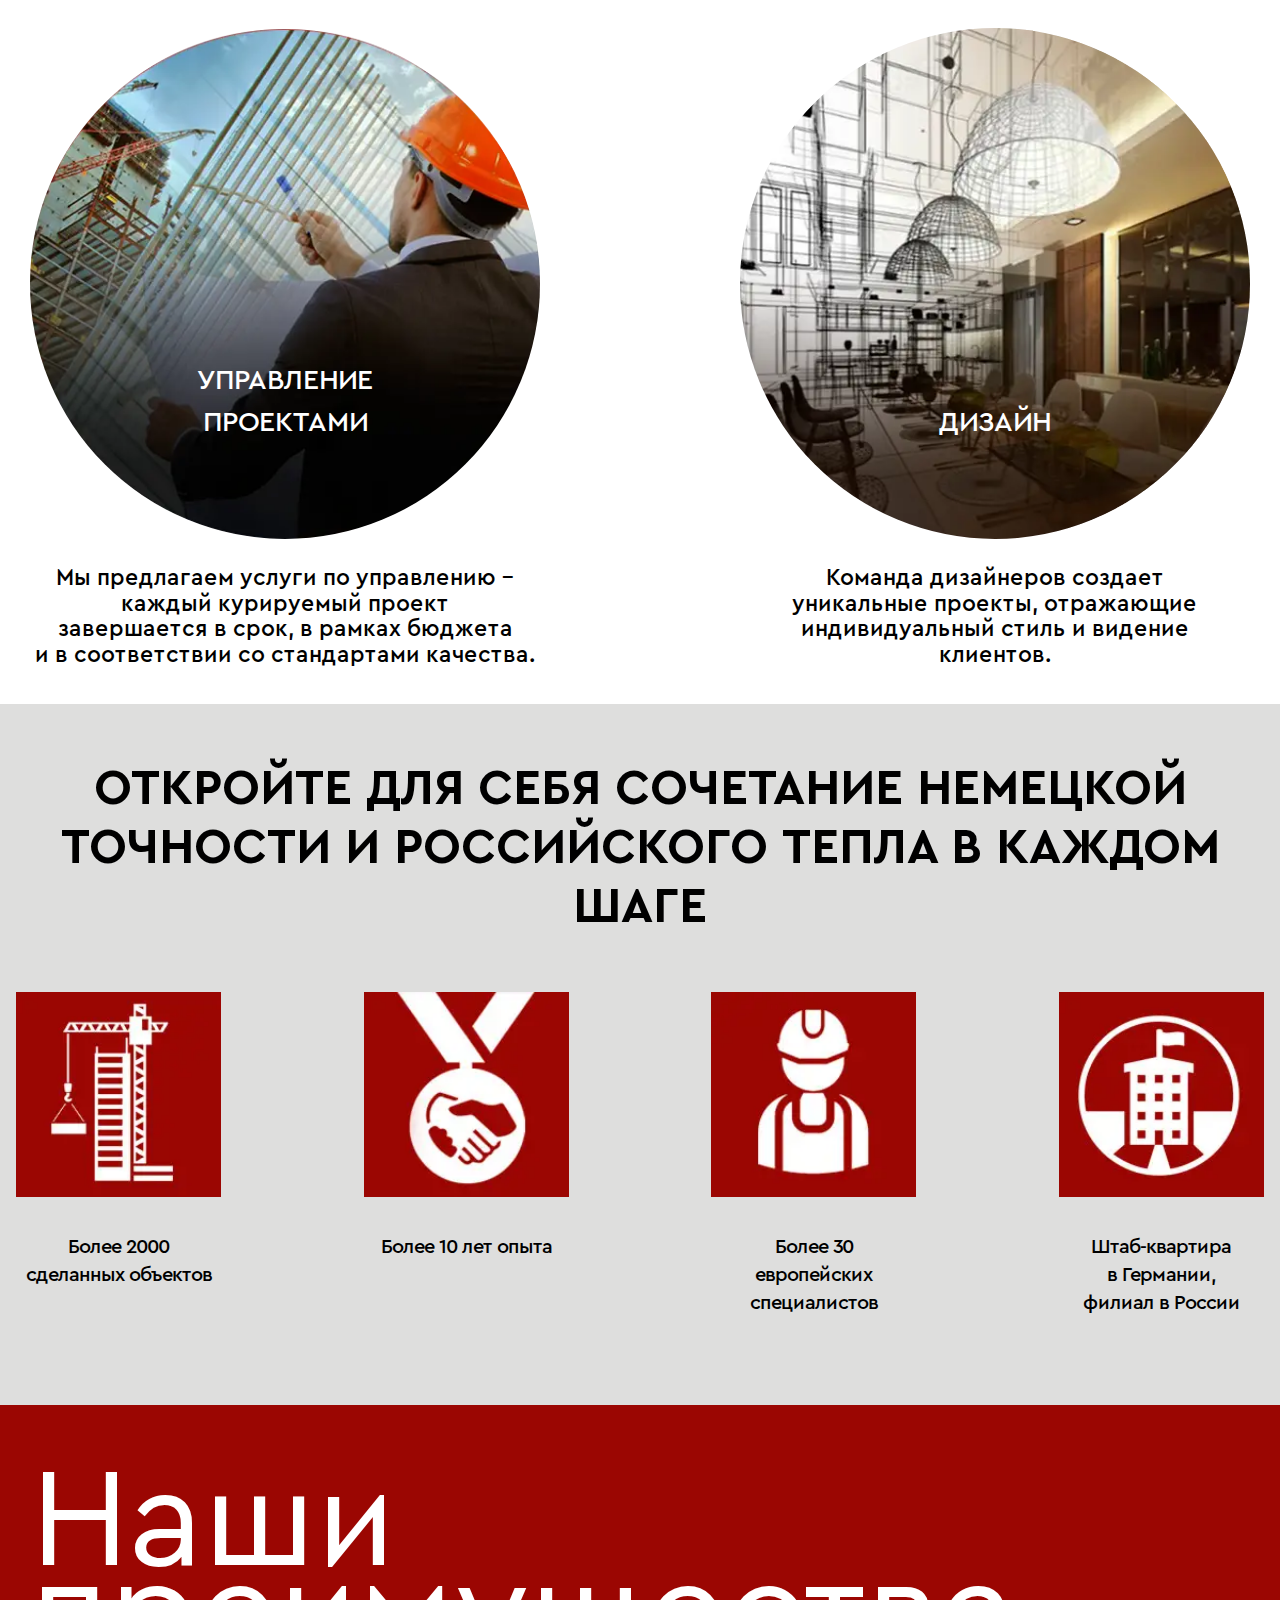
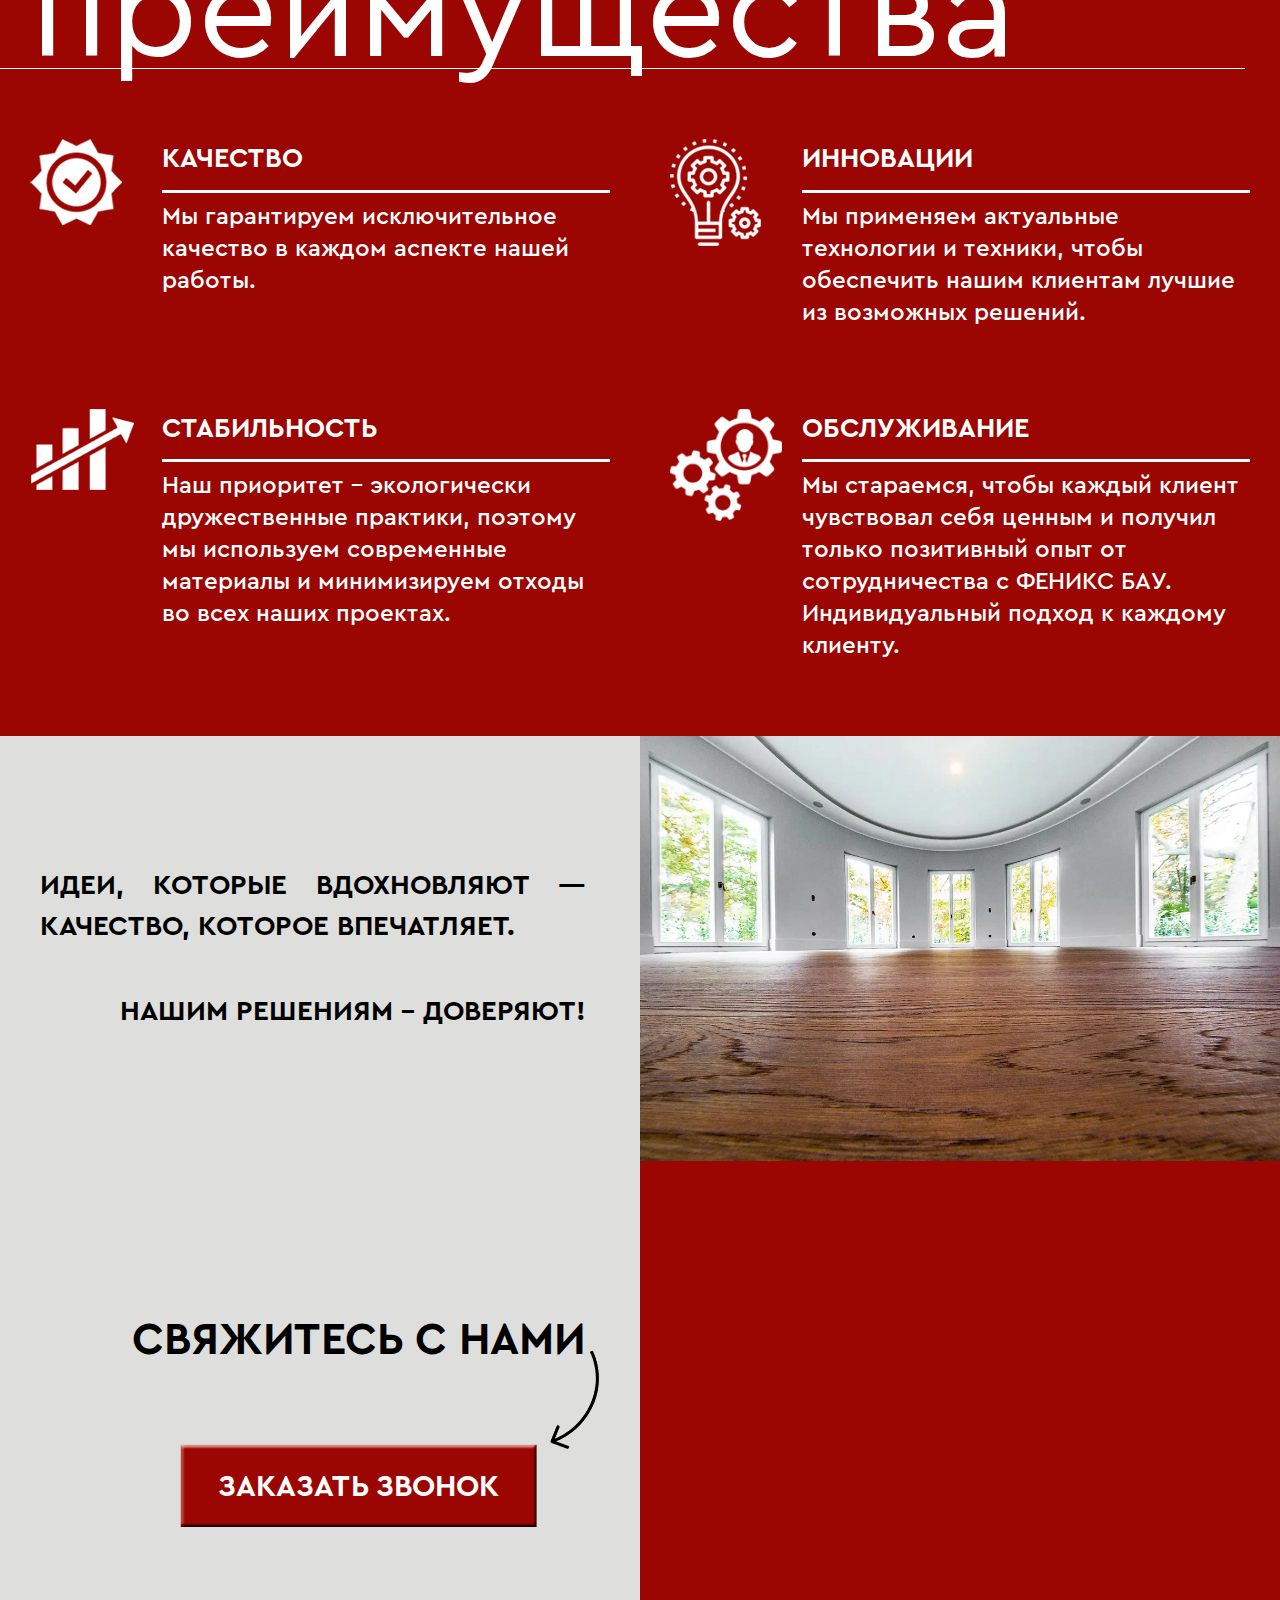
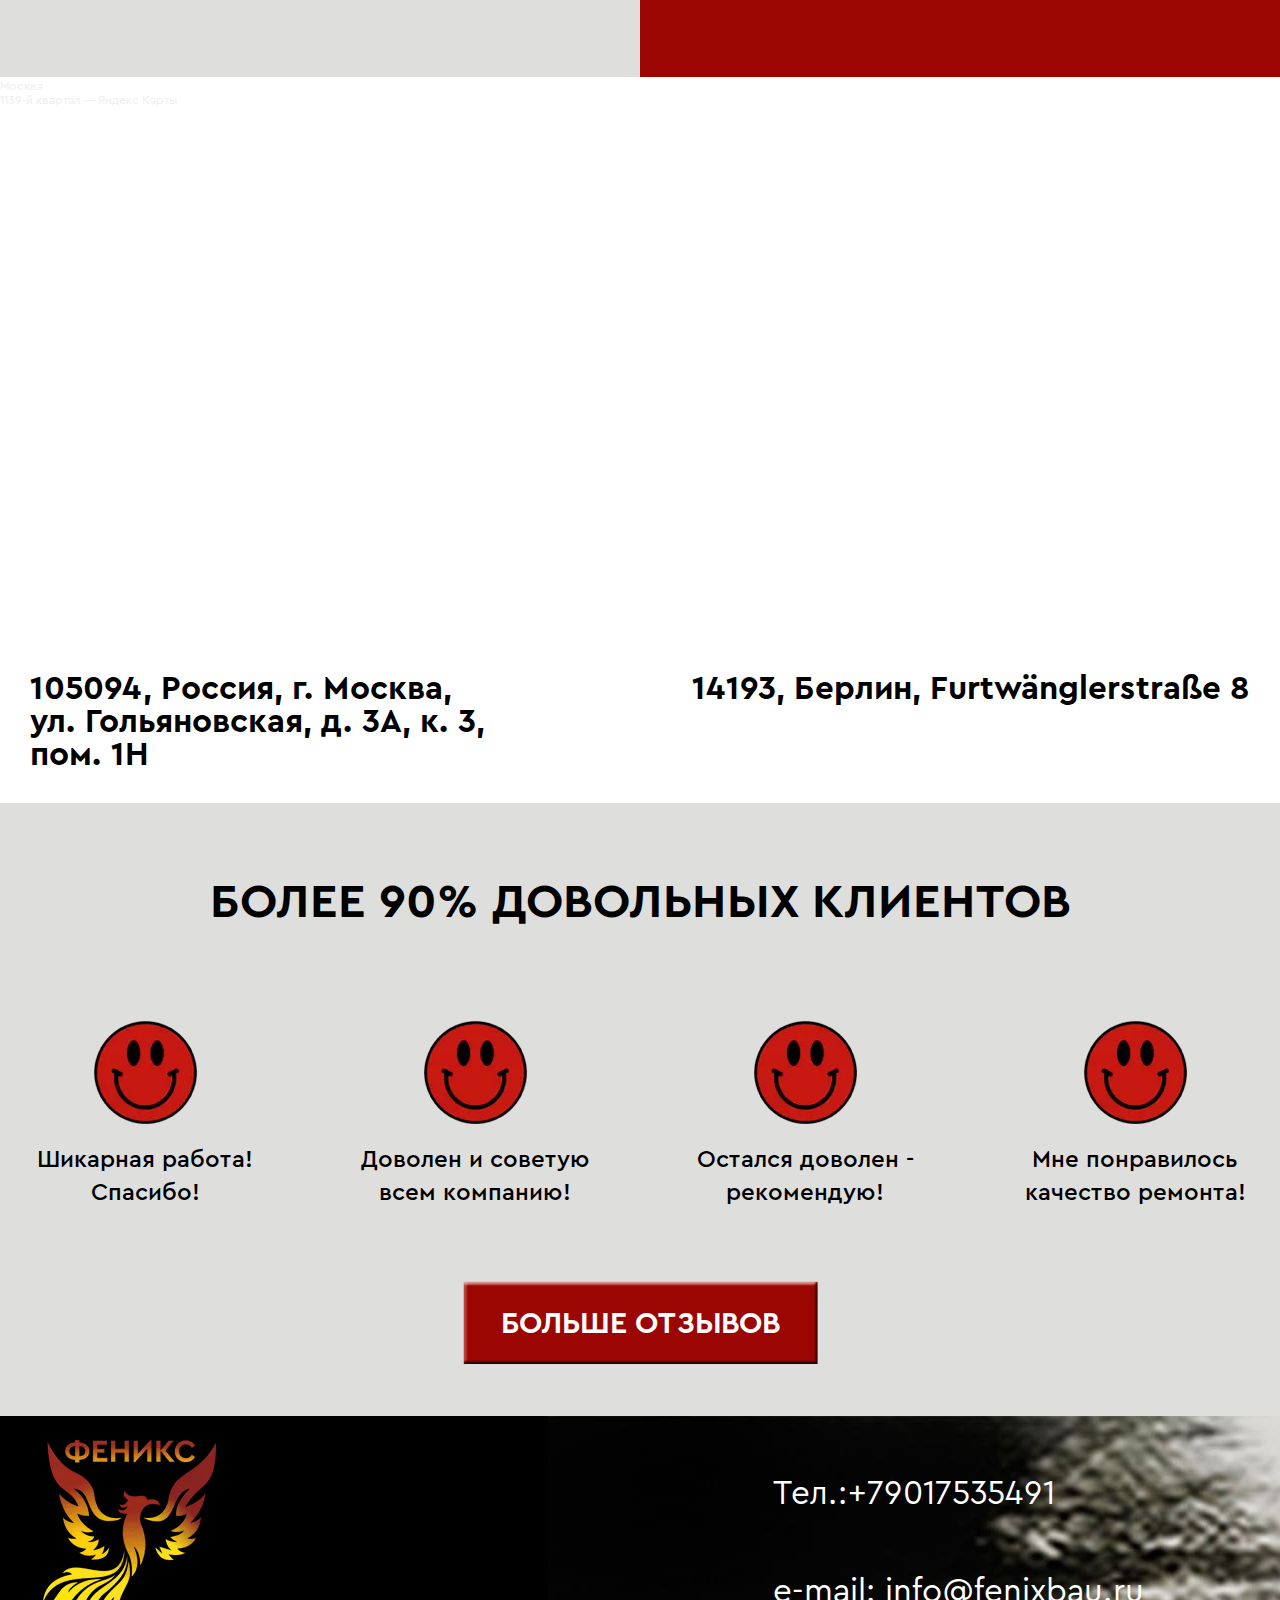
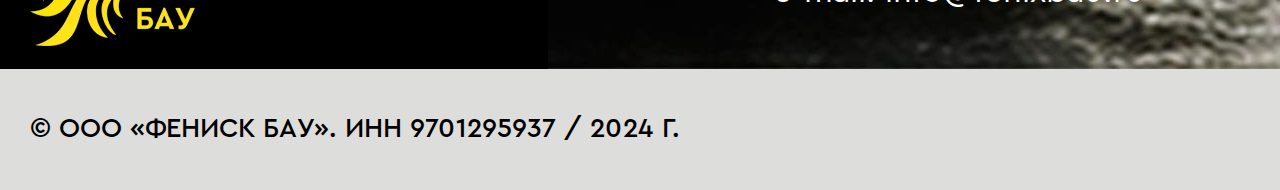
==== commit a8d513db: "помещение фото в галереи и слайдер" ====
--- a/index.html
+++ b/index.html
@@ -74,41 +74,72 @@
               </div>
               <div id="services" class="grid grid-cols-2 gap-y-11 gap-x-[16.34%] mb-9 xs:gap-y-[14px] xs:px-4 xs:bg-graybg xs:mx-[-30px] xs:py-5 xs:justify-evenly xs:gap-x-[15px] xs:mb-0">
                 <div class="flex flex-col relative items-center">
-                  <div data-gall="myGallery1" data-href="img/services/gal-1.jpg" class="serveces-modal cursor-pointer relative flex flex-col items-center justify-end w-full py-24 max-w-[524px] aspect-[1/1] mb-[26px] transition-all rounded-full overflow-hidden after:absolute after:top-0 after:left-0 after:z-[2] after:w-full after:h-full after:rounded-full after:bg-accent after:opacity-60 after:will-change-transform after:transition-transform after:duration-500 after:scale-0 hover:after:scale-100 hover:justify-start sm:py-[35px] sm:px-[20px] xs:mb-0 xss:max-w-[134px] xss:max-h-[134px] xss:py-[25px]">
+                  <div data-gall="floor" data-href="img/services/floor/1.jpg" class="serveces-modal cursor-pointer relative flex flex-col items-center justify-end w-full py-24 max-w-[524px] aspect-[1/1] mb-[26px] transition-all rounded-full overflow-hidden after:absolute after:top-0 after:left-0 after:z-[2] after:w-full after:h-full after:rounded-full after:bg-accent after:opacity-60 after:will-change-transform after:transition-transform after:duration-500 after:scale-0 hover:after:scale-100 hover:justify-start sm:py-[35px] sm:px-[20px] xs:mb-0 xss:max-w-[134px] xss:max-h-[134px] xss:py-[25px]">
                     <h3 class="relative max-w-[300px] z-[3] text-[28px] font-medium text-white uppercase text-center sm:text-[20px] xss:text-[10px]">укладка всех видов полов</h3><picture><source srcset="img/services/1.webp" type="image/webp"><img src="img/services/1.png" alt="alt" class="absolute left-0 top-0 object-cover w-full h-full"></picture>
-                    <div data-gall="myGallery1" data-href="img/services/gal-2.jpg" class="serveces-modal"></div>
-                    <div data-gall="myGallery1" data-href="img/services/gal-3.jpg" class="serveces-modal"></div>
                   </div>
                   <p class="text-center font-medium text-[23px] [line-height:calc(31.5/28)] xs:hidden">Мы специализируемся на укладке высококачественного пола, используя <br>только разные виды материалы, <br>импортированные из Германии.</p>
                 </div>
                 <div class="flex flex-col relative items-center">
-                  <div data-gall="myGallery2" data-href="img/services/gal-2.jpg" class="serveces-modal cursor-pointer relative flex flex-col items-center justify-end w-full py-24 max-w-[524px] aspect-[1/1] mb-[26px] transition-all rounded-full overflow-hidden after:absolute after:top-0 after:left-0 after:z-[2] after:w-full after:h-full after:rounded-full after:bg-accent after:opacity-60 after:will-change-transform after:transition-transform after:duration-500 after:scale-0 hover:after:scale-100 hover:justify-start sm:py-[35px] sm:px-[20px] xs:mb-0 xss:max-w-[134px] xss:max-h-[134px] xss:py-[25px]">
+                  <div data-gall="repair" data-href="img/services/repair/1.jpg" class="serveces-modal cursor-pointer relative flex flex-col items-center justify-end w-full py-24 max-w-[524px] aspect-[1/1] mb-[26px] transition-all rounded-full overflow-hidden after:absolute after:top-0 after:left-0 after:z-[2] after:w-full after:h-full after:rounded-full after:bg-accent after:opacity-60 after:will-change-transform after:transition-transform after:duration-500 after:scale-0 hover:after:scale-100 hover:justify-start sm:py-[35px] sm:px-[20px] xs:mb-0 xss:max-w-[134px] xss:max-h-[134px] xss:py-[25px]">
                     <h3 class="relative max-w-[300px] z-[3] text-[28px] font-medium text-white uppercase text-center sm:text-[20px] xss:text-[10px]">реставрация</h3><picture><source srcset="img/services/2.webp" type="image/webp"><img src="img/services/2.png" alt="alt" class="absolute left-0 top-0 object-cover w-full h-full"></picture>
-                    <div data-gall="myGallery2" data-href="img/services/gal-2.jpg" class="serveces-modal"></div>
-                    <div data-gall="myGallery2" data-href="img/services/gal-3.jpg" class="serveces-modal"></div>
                   </div>
                   <p class="text-center font-medium text-[23px] [line-height:calc(31.5/28)] xs:hidden">Наша команда экспертов имеет навыки в реставрации старых зданий до их прежнего величия, используя традиционные техники <br>и современные материалы.</p>
                 </div>
                 <div class="flex flex-col relative items-center">
-                  <div data-gall="myGallery3" data-href="img/services/gal-3.jpg" class="serveces-modal cursor-pointer relative flex flex-col items-center justify-end w-full py-24 max-w-[524px] aspect-[1/1] mb-[26px] transition-all rounded-full overflow-hidden after:absolute after:top-0 after:left-0 after:z-[2] after:w-full after:h-full after:rounded-full after:bg-accent after:opacity-60 after:will-change-transform after:transition-transform after:duration-500 after:scale-0 hover:after:scale-100 hover:justify-start sm:py-[35px] sm:px-[20px] xs:mb-0 xss:max-w-[134px] xss:max-h-[134px] xss:py-[25px]">
+                  <div data-gall="management" data-href="img/services/management/1.jpg" class="serveces-modal cursor-pointer relative flex flex-col items-center justify-end w-full py-24 max-w-[524px] aspect-[1/1] mb-[26px] transition-all rounded-full overflow-hidden after:absolute after:top-0 after:left-0 after:z-[2] after:w-full after:h-full after:rounded-full after:bg-accent after:opacity-60 after:will-change-transform after:transition-transform after:duration-500 after:scale-0 hover:after:scale-100 hover:justify-start sm:py-[35px] sm:px-[20px] xs:mb-0 xss:max-w-[134px] xss:max-h-[134px] xss:py-[25px]">
                     <h3 class="relative max-w-[300px] z-[3] text-[28px] font-medium text-white uppercase text-center sm:text-[20px] xss:text-[10px]">управление проектами</h3><picture><source srcset="img/services/3.webp" type="image/webp"><img src="img/services/3.png" alt="alt" class="absolute left-0 top-0 object-cover w-full h-full"></picture>
-                    <div data-gall="myGallery3" data-href="img/services/gal-2.jpg" class="serveces-modal"></div>
-                    <div data-gall="myGallery3" data-href="img/services/gal-3.jpg" class="serveces-modal"></div>
                   </div>
                   <p class="text-center font-medium text-[23px] [line-height:calc(31.5/28)] xs:hidden">Мы предлагаем услуги по управлению – <br>каждый курируемый проект <br>завершается в срок, в рамках бюджета <br>и в соответствии со стандартами качества.</p>
                 </div>
                 <div class="flex flex-col relative items-center">
-                  <div data-gall="myGallery4" data-href="img/services/gal-4.jpg" class="serveces-modal cursor-pointer relative flex flex-col items-center justify-end w-full py-24 max-w-[524px] aspect-[1/1] mb-[26px] transition-all rounded-full overflow-hidden after:absolute after:top-0 after:left-0 after:z-[2] after:w-full after:h-full after:rounded-full after:bg-accent after:opacity-60 after:will-change-transform after:transition-transform after:duration-500 after:scale-0 hover:after:scale-100 hover:justify-start sm:py-[35px] sm:px-[20px] xs:mb-0 xss:max-w-[134px] xss:max-h-[134px] xss:py-[25px]">
+                  <div data-gall="design" data-href="img/services/design/1.jpg" class="serveces-modal cursor-pointer relative flex flex-col items-center justify-end w-full py-24 max-w-[524px] aspect-[1/1] mb-[26px] transition-all rounded-full overflow-hidden after:absolute after:top-0 after:left-0 after:z-[2] after:w-full after:h-full after:rounded-full after:bg-accent after:opacity-60 after:will-change-transform after:transition-transform after:duration-500 after:scale-0 hover:after:scale-100 hover:justify-start sm:py-[35px] sm:px-[20px] xs:mb-0 xss:max-w-[134px] xss:max-h-[134px] xss:py-[25px]">
                     <h3 class="relative max-w-[300px] z-[3] text-[28px] font-medium text-white uppercase text-center sm:text-[20px] xss:text-[10px]">дизайн</h3><picture><source srcset="img/services/4.webp" type="image/webp"><img src="img/services/4.png" alt="alt" class="absolute left-0 top-0 object-cover w-full h-full"></picture>
-                    <div data-gall="myGallery4" data-href="img/services/gal-2.jpg" class="serveces-modal"></div>
-                    <div data-gall="myGallery4" data-href="img/services/gal-3.jpg" class="serveces-modal"></div>
                   </div>
                   <p class="text-center font-medium text-[23px] [line-height:calc(31.5/28)] xs:hidden">Команда дизайнеров создает <br>уникальные проекты, отражающие <br>индивидуальный стиль и видение <br>клиентов.</p>
                 </div>
                 <div class="hidden">
-                  <div data-gall="myGallery-overal" data-href="img/services/gal-1.jpg" class="overal-modal"></div>
-                  <div data-gall="myGallery-overal" data-href="img/services/gal-2.jpg" class="overal-modal"></div>
-                  <div data-gall="myGallery-overal" data-href="img/services/gal-3.jpg" class="overal-modal"></div>
+                  <div data-gall="floor" data-href="img/services/floor/2.jpg" class="serveces-modal"></div>
+                  <div data-gall="floor" data-href="img/services/floor/3.jpg" class="serveces-modal"></div>
+                  <div data-gall="floor" data-href="img/services/floor/4.jpg" class="serveces-modal"></div>
+                  <div data-gall="floor" data-href="img/services/floor/5.jpg" class="serveces-modal"></div>
+                  <div data-gall="floor" data-href="img/services/floor/6.jpg" class="serveces-modal"></div>
+                  <div data-gall="floor" data-href="img/services/floor/7.jpg" class="serveces-modal"></div>
+                  <div data-gall="floor" data-href="img/services/floor/8.jpg" class="serveces-modal"></div>
+                  <div data-gall="floor" data-href="img/services/floor/9.jpg" class="serveces-modal"></div>
+                  <div data-gall="floor" data-href="img/services/floor/10.jpg" class="serveces-modal"></div>
+                  <div data-gall="floor" data-href="img/services/floor/11.jpg" class="serveces-modal"></div>
+                  <div data-gall="floor" data-href="img/services/floor/12.jpg" class="serveces-modal"></div>
+                  <div data-gall="floor" data-href="img/services/floor/13.jpg" class="serveces-modal"></div>
+                  <div data-gall="floor" data-href="img/services/floor/14.jpg" class="serveces-modal"></div>
+                  <div data-gall="floor" data-href="img/services/floor/15.jpg" class="serveces-modal"></div>
+                  <div data-gall="floor" data-href="img/services/floor/16.jpg" class="serveces-modal"></div>
+                  <div data-gall="floor" data-href="img/services/floor/17.jpg" class="serveces-modal"></div>
+                  <div data-gall="repair" data-href="img/services/repair/2.jpg" class="serveces-modal"></div>
+                  <div data-gall="repair" data-href="img/services/repair/3.jpg" class="serveces-modal"></div>
+                  <div data-gall="repair" data-href="img/services/repair/4.jpg" class="serveces-modal"></div>
+                  <div data-gall="repair" data-href="img/services/repair/5.jpg" class="serveces-modal"></div>
+                  <div data-gall="design" data-href="img/services/design/2.jpg" class="serveces-modal"></div>
+                  <div data-gall="design" data-href="img/services/design/3.jpg" class="serveces-modal"></div>
+                  <div data-gall="design" data-href="img/services/design/4.jpg" class="serveces-modal"></div>
+                  <div data-gall="design" data-href="img/services/design/5.jpg" class="serveces-modal"></div>
+                  <div data-gall="design" data-href="img/services/design/6.jpg" class="serveces-modal"></div>
+                  <div data-gall="design" data-href="img/services/design/7.jpg" class="serveces-modal"></div>
+                  <div data-gall="design" data-href="img/services/design/8.jpg" class="serveces-modal"></div>
+                  <div data-gall="design" data-href="img/services/design/9.jpg" class="serveces-modal"></div>
+                  <div data-gall="design" data-href="img/services/design/10.jpg" class="serveces-modal"></div>
+                  <div data-gall="design" data-href="img/services/design/11.jpg" class="serveces-modal"></div>
+                  <div data-gall="myGallery-overal" data-href="img/slider/1.jpg" class="overal-modal"></div>
+                  <div data-gall="myGallery-overal" data-href="img/slider/2.jpg" class="overal-modal"></div>
+                  <div data-gall="myGallery-overal" data-href="img/slider/3.jpg" class="overal-modal"></div>
+                  <div data-gall="myGallery-overal" data-href="img/slider/4.jpg" class="overal-modal"></div>
+                  <div data-gall="myGallery-overal" data-href="img/slider/5.jpg" class="overal-modal"></div>
+                  <div data-gall="myGallery-overal" data-href="img/slider/6.jpg" class="overal-modal"></div>
+                  <div data-gall="myGallery-overal" data-href="img/slider/7.jpg" class="overal-modal"></div>
+                  <div data-gall="myGallery-overal" data-href="img/slider/8.jpg" class="overal-modal"></div>
+                  <div data-gall="myGallery-overal" data-href="img/slider/9.jpg" class="overal-modal"></div>
+                  <div data-gall="myGallery-overal" data-href="img/slider/10.jpg" class="overal-modal"></div>
+                  <div data-gall="myGallery-overal" data-href="img/slider/11.jpg" class="overal-modal"></div>
+                  <div data-gall="myGallery-overal" data-href="img/slider/12.jpg" class="overal-modal"></div>
                 </div>
               </div>
             </div>
@@ -193,6 +224,15 @@
               <div class="aspect-[1128/680"><picture><source srcset="img/slider/1.webp" type="image/webp"><img src="img/slider/1.jpg" alt="alt" class="object-cover w-full h-full"></picture></div>
               <div class="aspect-[1128/680"><picture><source srcset="img/slider/2.webp" type="image/webp"><img src="img/slider/2.jpg" alt="alt" class="object-cover w-full h-full"></picture></div>
               <div class="aspect-[1128/680"><picture><source srcset="img/slider/3.webp" type="image/webp"><img src="img/slider/3.jpg" alt="alt" class="object-cover w-full h-full"></picture></div>
+              <div class="aspect-[1128/680"><picture><source srcset="img/slider/4.webp" type="image/webp"><img src="img/slider/4.jpg" alt="alt" class="object-cover w-full h-full"></picture></div>
+              <div class="aspect-[1128/680"><picture><source srcset="img/slider/5.webp" type="image/webp"><img src="img/slider/5.jpg" alt="alt" class="object-cover w-full h-full"></picture></div>
+              <div class="aspect-[1128/680"><picture><source srcset="img/slider/6.webp" type="image/webp"><img src="img/slider/6.jpg" alt="alt" class="object-cover w-full h-full"></picture></div>
+              <div class="aspect-[1128/680"><picture><source srcset="img/slider/7.webp" type="image/webp"><img src="img/slider/7.jpg" alt="alt" class="object-cover w-full h-full"></picture></div>
+              <div class="aspect-[1128/680"><picture><source srcset="img/slider/8.webp" type="image/webp"><img src="img/slider/8.jpg" alt="alt" class="object-cover w-full h-full"></picture></div>
+              <div class="aspect-[1128/680"><picture><source srcset="img/slider/9.webp" type="image/webp"><img src="img/slider/9.jpg" alt="alt" class="object-cover w-full h-full"></picture></div>
+              <div class="aspect-[1128/680"><picture><source srcset="img/slider/10.webp" type="image/webp"><img src="img/slider/10.jpg" alt="alt" class="object-cover w-full h-full"></picture></div>
+              <div class="aspect-[1128/680"><picture><source srcset="img/slider/11.webp" type="image/webp"><img src="img/slider/11.jpg" alt="alt" class="object-cover w-full h-full"></picture></div>
+              <div class="aspect-[1128/680"><picture><source srcset="img/slider/12.webp" type="image/webp"><img src="img/slider/12.jpg" alt="alt" class="object-cover w-full h-full"></picture></div>
             </div>
           </div>
           <div class="py-6 flex flex-col justify-center items-end lg:order-4 lg:items-center sm:pt-5 sm:pb-6">
--- a/css/main.min.css
+++ b/css/main.min.css
@@ -2119,6 +2119,9 @@
 .max-w-\[537px\] {
   max-width: 537px;
 }
+.max-w-\[600px\] {
+  max-width: 600px;
+}
 .max-w-\[871px\] {
   max-width: 871px;
 }
@@ -2127,9 +2130,6 @@
 }
 .max-w-full {
   max-width: 100%;
-}
-.max-w-\[600px\] {
-  max-width: 600px;
 }
 .flex-auto {
   flex: 1 1 auto;
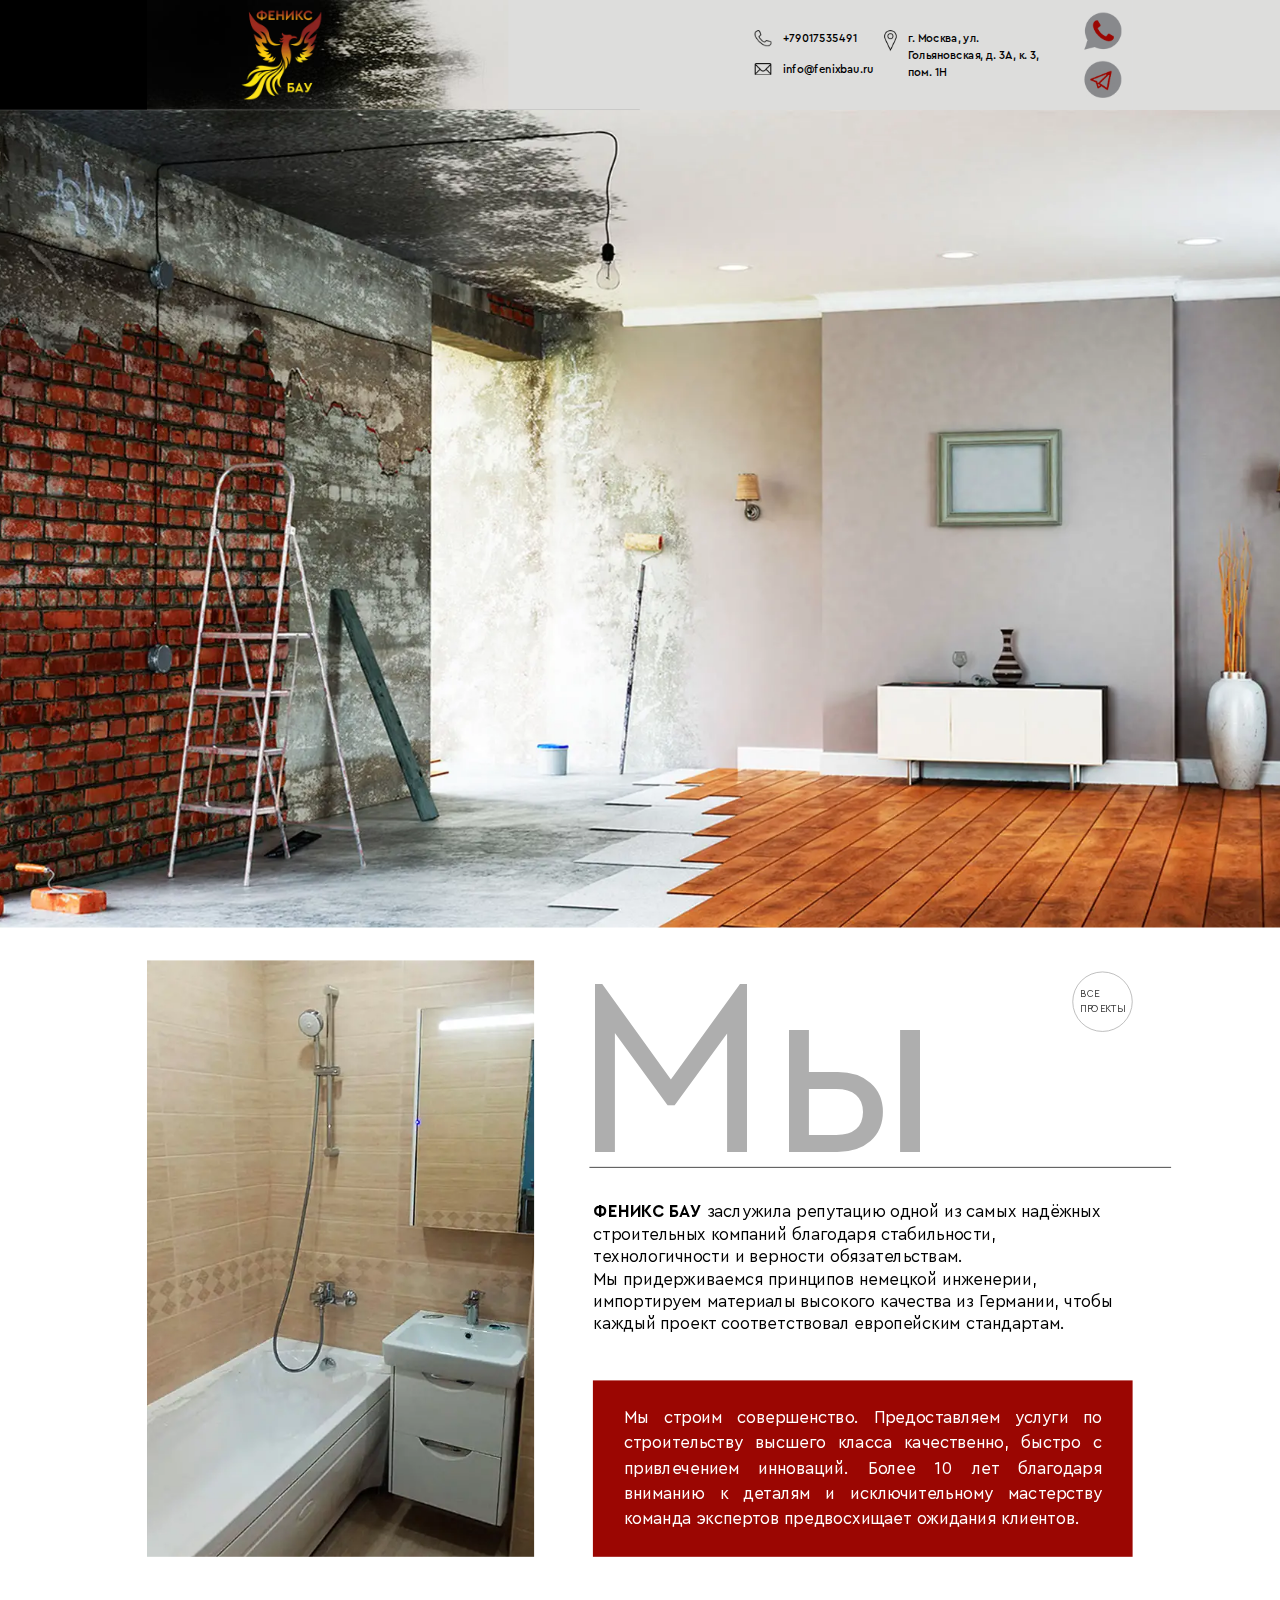
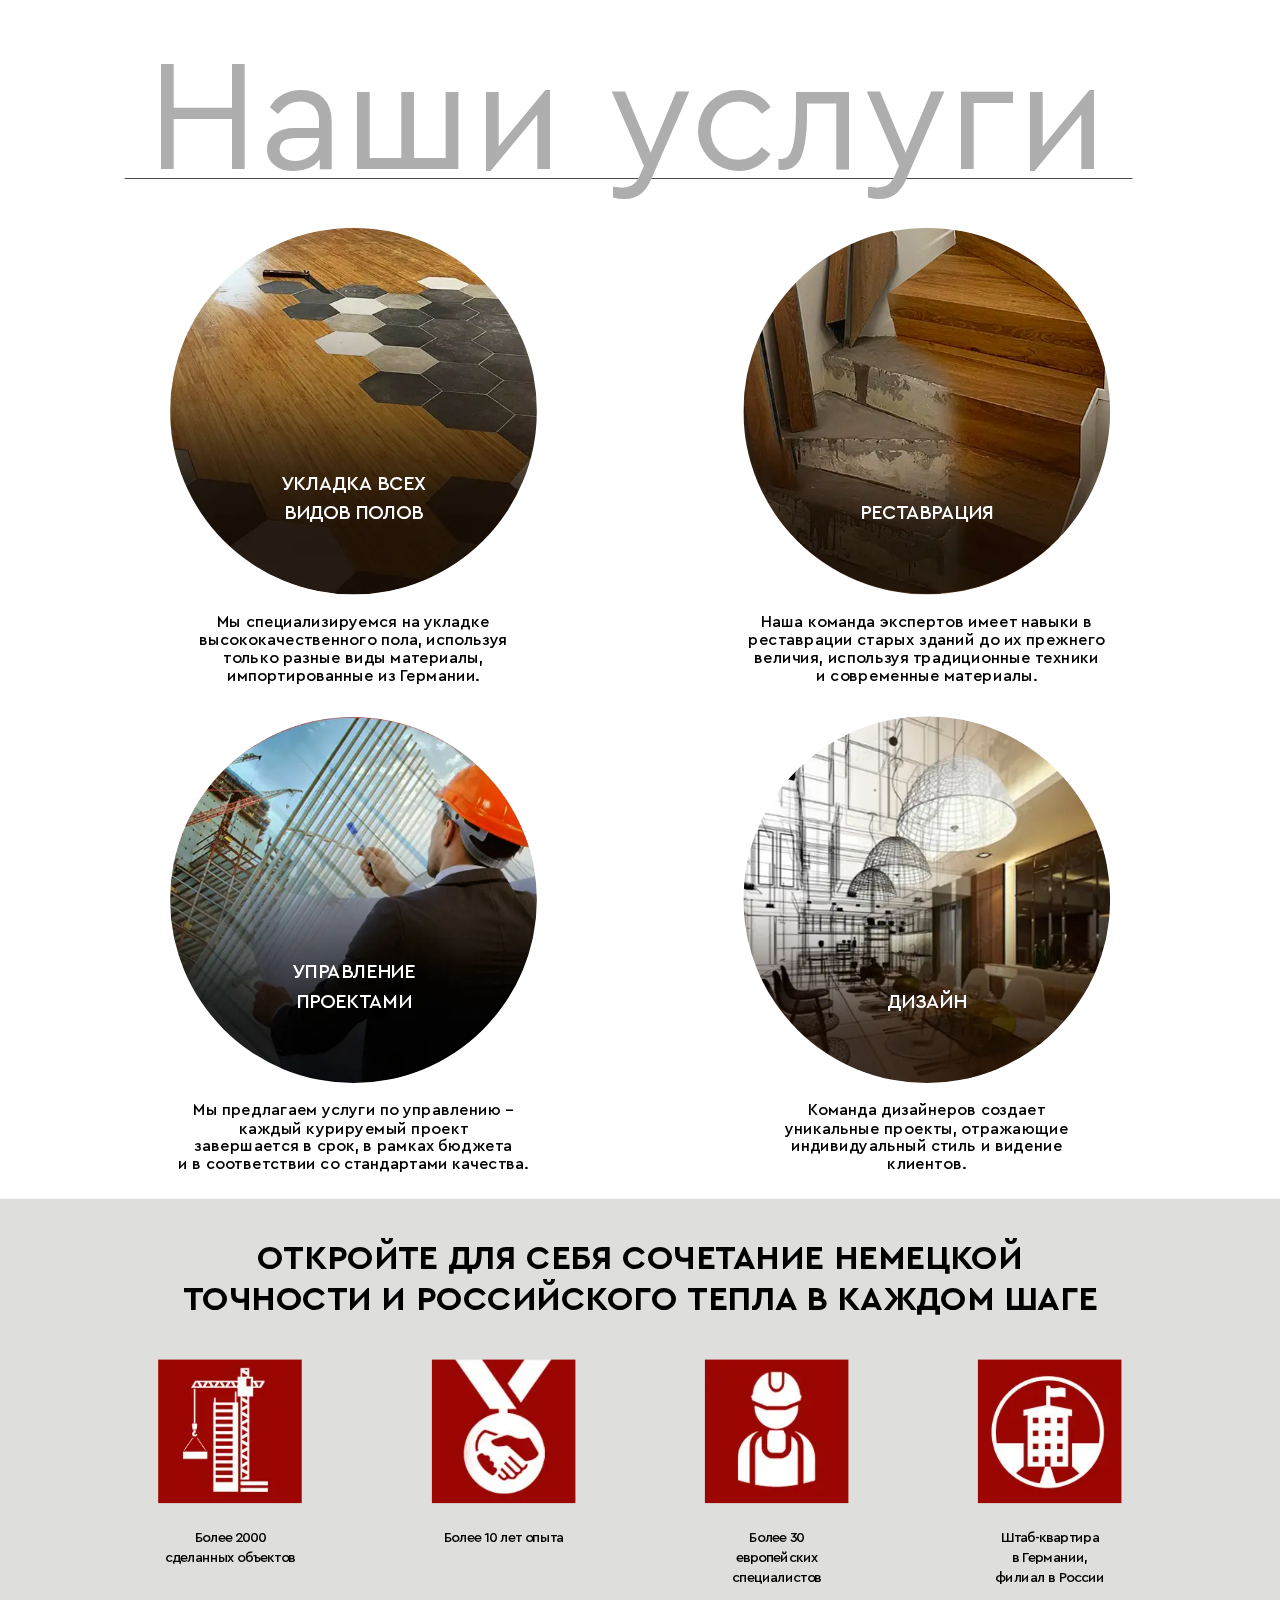
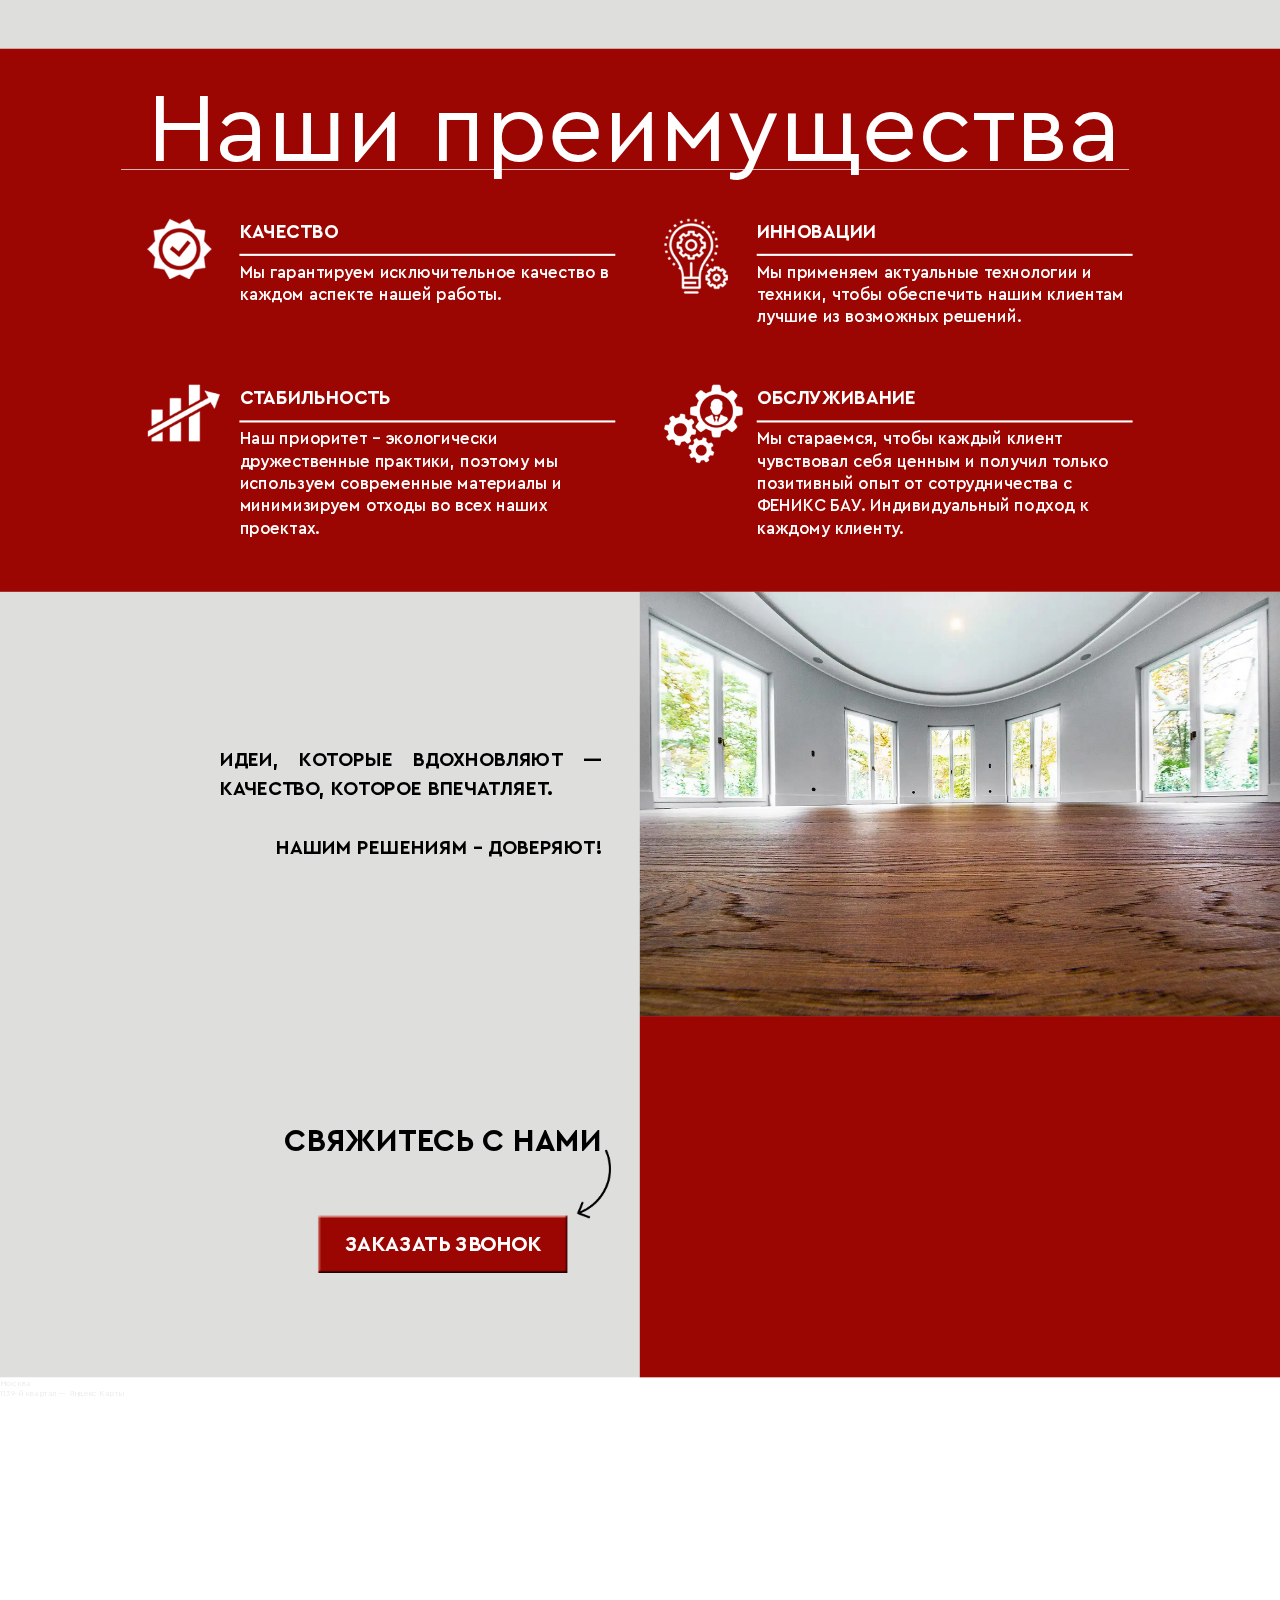
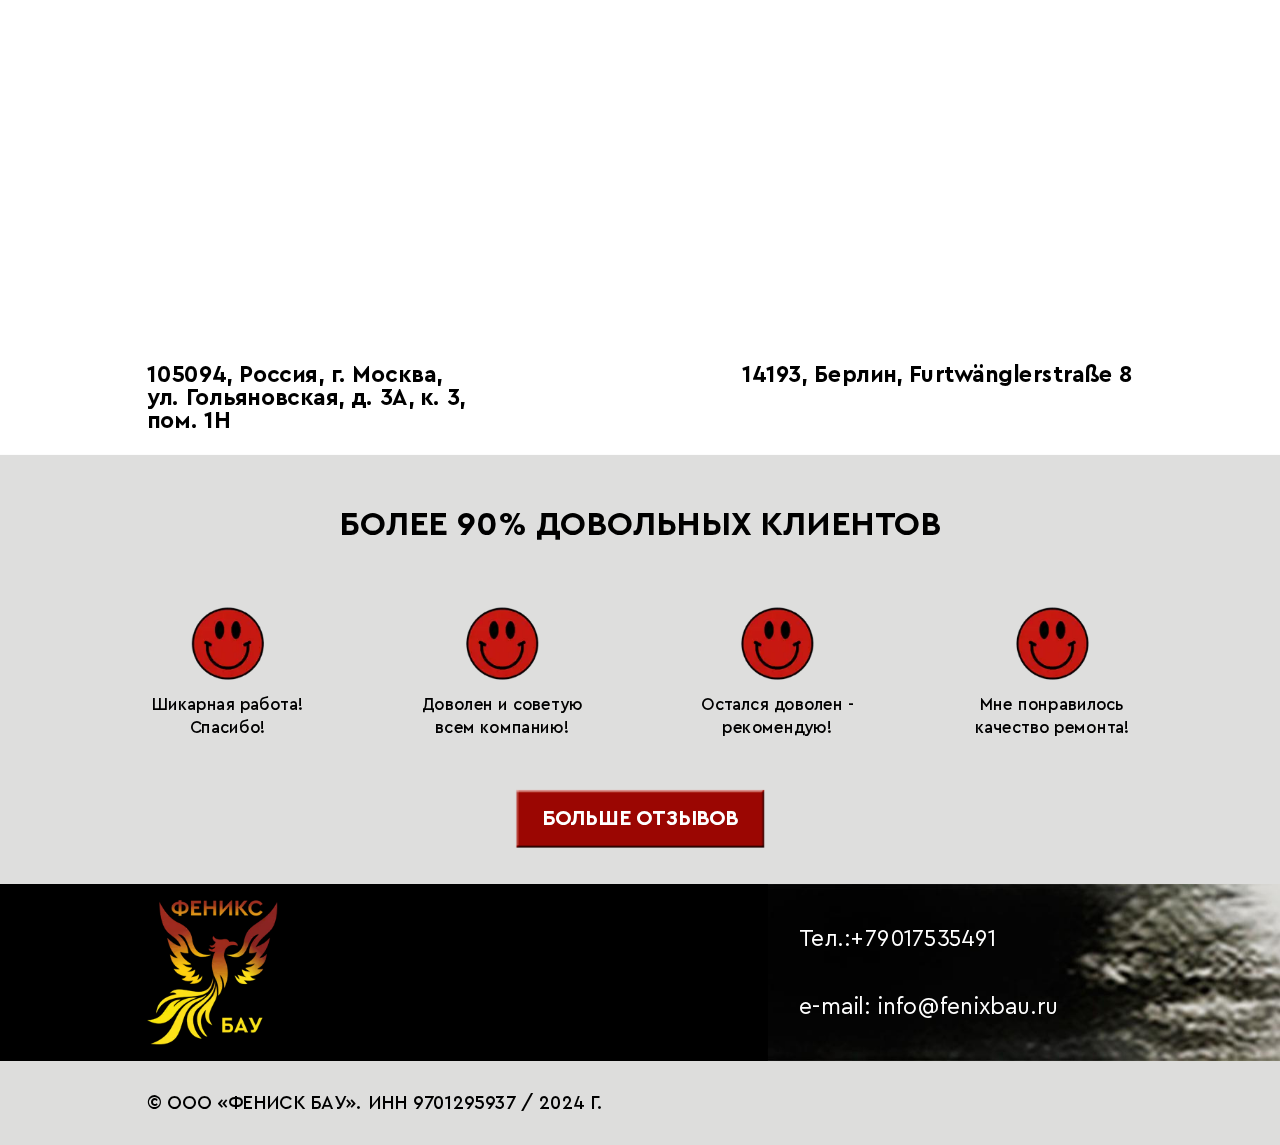
==== commit 01edc766: "body scale 0.7" ====
--- a/index.html
+++ b/index.html
@@ -17,10 +17,10 @@
     <link rel="mask-icon" href="img/favicon/safari-pinned-tab.svg" color="#5bbad5">
     <link rel="stylesheet" href="css/main.min.css">
   </head>
-  <body class="h-full">
-    <div id="wrapper-for-scroll-fix" class="flex min-h-full flex-col overflow-hidden supports-[overflow: clip]:overflow-clip">
+  <body class="h-full scale:top-[0_!important]">
+    <div id="wrapper-for-scroll-fix" class="scale:scale-desktop flex min-h-full flex-col overflow-hidden supports-[overflow: clip]:overflow-clip">
       <header class="shrink-0 grow-0 absolute w-full top-0 left-0 container z-10">
-        <div id="header-fixed" class="fixed left-0 top-0 w-full before:absolute before:top-0 before:left-0 before:h-full before:w-1/2 before:bg-black after:absolute after:top-0 after:right-0 after:h-full after:w-[calc((100vw-1408px)/2)] after:bg-[#dddddc] -after:z-1">
+        <div id="header-fixed" class="fixed left-0 top-0 w-full before:absolute before:top-0 before:left-0 before:h-full before:w-1/2 before:bg-black after:absolute after:top-0 after:right-0 after:h-full after:w-[calc((100%-1408px)/2)] after:bg-[#dddddc] -after:z-1">
           <div class="relative z-4 min-h-[157px] mx-auto max-w-[1408px] flex items-center px-4 py-2 bg-[#dddddc] bg-[url('../img/header-bg.jpg')] bg-no-repeat bg-contain lg:justify-between md:h-[80px] md:min-h-0 md:justify-start md:bg-[url('../img/header-bg-mob.jpg')] md:py-[5px]">
             <div class="ml-[8.66%] max-w-[114px] mr-[262px] relative z-4 shrink-0 md:max-w-[50px] md:mr-0 md:ml-2.5"><picture><source srcset="img/footer-logo.webp" type="image/webp"><img src="img/footer-logo.png" alt="alt" class="max-w-full"></picture></div>
             <nav class="hidden mr-[5.33%] lg:mr-6 md:block">
@@ -113,7 +113,6 @@
                   <div data-gall="floor" data-href="img/services/floor/14.jpg" class="serveces-modal"></div>
                   <div data-gall="floor" data-href="img/services/floor/15.jpg" class="serveces-modal"></div>
                   <div data-gall="floor" data-href="img/services/floor/16.jpg" class="serveces-modal"></div>
-                  <div data-gall="floor" data-href="img/services/floor/17.jpg" class="serveces-modal"></div>
                   <div data-gall="repair" data-href="img/services/repair/2.jpg" class="serveces-modal"></div>
                   <div data-gall="repair" data-href="img/services/repair/3.jpg" class="serveces-modal"></div>
                   <div data-gall="repair" data-href="img/services/repair/4.jpg" class="serveces-modal"></div>
@@ -276,19 +275,19 @@
             </div>
           </div>
         </section>
-        <div class="graph-modal">
+        <div class="js-modal-close graph-modal scale:h-[calc(100vh_/_.7)]">
           <div role="dialog" aria-modal="true" data-graph-target="first" class="graph-modal__container max-w-[1392px] w-full">
             <div class="graph-modal__content">
-              <div class="relative max-w-[1392px] mx-auto px-[66px] pt-[50px] pb-[88px] bg-white rounded-3xl xl:px-[30px] xl:py-[20px] xl:max-w-[600px]">
-                <button aria-label="Закрыть модальное окно" class="btn-reset js-modal-close absolute z-[2] top-6 right-12 w-[50px] h-[50px] bg-[url('../img/icons/modal-close.png')] bg-no-repeat bg-contain xl:w-[20px] xl:h-[20px] xl:top-[20px] xl:right-[30px]"></button>
-                <div class="mb-10 text-[52px] font-bold text-center xl:text-[30px] xl:mb-5 md:text-[18px] xl:px-10 sm:uppercase xss:text-[11px]">Пожалуйста, заполните форму</div>
+              <div class="relative mx-auto bg-white rounded-3xl px-[30px] py-[20px] max-w-[600px]">
+                <button aria-label="Закрыть модальное окно" class="btn-reset js-modal-close absolute z-[2] bg-[url('../img/icons/modal-close.png')] bg-no-repeat bg-contain w-[20px] h-[20px] top-[20px] right-[30px]"></button>
+                <div class="mb-10  font-bold text-center text-[30px] mb-5 text-[18px] px-10 sm:uppercase xss:text-[11px]">Пожалуйста, заполните форму</div>
                 <form action="#" id="myForm">
-                  <input autocomplete="off" type="text" name="name" placeholder="Введите Ваше имя" class="h-[135px] block w-full mb-10 px-[50px] text-[40px] text-[#2c2c2c] rounded-[40px] border border-black bg-graybg placeholder-[#2c2c2c] focus:outline-none invalid:outline-none focus:bg-white focus:border-accent xl:h-[50px] xl:text-[18px] xl:rounded-3xl xl:mb-5 xl:px-[20px]">
-                  <label class="relative block h-[135px] mb-10 xl:mb-5 xl:h-[50px]">
-                    <input autocomplete="off" type="tel" name="phone" required placeholder="" class="peer h-[135px] block w-full mb-10 px-[50px] text-[40px] text-[#2c2c2c] rounded-[40px] border border-black bg-graybg placeholder-[#2c2c2c] focus:outline-none invalid:outline-none focus:bg-white focus:border-accent xl:h-[50px] xl:text-[18px] xl:rounded-3xl xl:mb-5 xl:px-[20px]"><span class="block absolute flex items-center h-full w-full left-[25px] top-0 left-0 pointer-events-none text-[40px] text-[#2c2c2c] xl:text-[18px] peer-focus:hidden peer-valid:hidden">Введите номер телефона<span class="text-accent">*</span></span>
+                  <input autocomplete="off" type="text" name="name" placeholder="Введите Ваше имя" class="block w-full   text-[#2c2c2c] rounded-[40px] border border-black bg-graybg placeholder-[#2c2c2c] focus:outline-none invalid:outline-none focus:bg-white focus:border-accent h-[50px] text-[18px] rounded-3xl mb-5 px-[20px]">
+                  <label class="relative block mb-5 h-[50px]">
+                    <input autocomplete="off" type="tel" name="phone" required placeholder="" class="peer block w-full text-[#2c2c2c] border border-black bg-graybg placeholder-[#2c2c2c] focus:outline-none invalid:outline-none focus:bg-white focus:border-accent h-[50px] text-[18px] rounded-3xl mb-5 px-[20px]"><span class="block absolute flex items-center h-full w-full left-[25px] top-0 left-0 pointer-events-none text-[#2c2c2c] text-[18px] peer-focus:hidden peer-valid:hidden">Введите номер телефона<span class="text-accent">*</span></span>
                   </label>
-                  <textarea name="message" placeholder="Сообщение" class="h-[360px] py-8 mb-10 block w-full px-[50px] text-[40px] text-[#2c2c2c] rounded-[40px] border border-black bg-graybg placeholder-[#2c2c2c] focus:outline-none invalid:outline-none focus:bg-white focus:border-accent xl:h-[100px] xl:text-[18px] xl:rounded-3xl xl:mb-5 xl:py-2 xl:px-[20px]"></textarea>
-                  <button type="submit" class="block h-[133px] w-full bg-accent text-[52.24px] font-bold text-white text-center rounded-[40px] xl:text-[20px] xl:h-[50px] transition-colors hover:bg-[#bb2419] active:bg-[#bb2419]">Отправить</button>
+                  <textarea name="message" placeholder="Сообщение" class="block w-full text-[#2c2c2c] border border-black bg-graybg placeholder-[#2c2c2c] focus:outline-none invalid:outline-none focus:bg-white focus:border-accent h-[100px] text-[18px] rounded-3xl mb-5 py-2 px-[20px]"></textarea>
+                  <button type="submit" class="block w-full bg-accent font-bold text-white text-center rounded-[40px] text-[20px] h-[50px] transition-colors hover:bg-[#bb2419] active:bg-[#bb2419]">Отправить</button>
                 </form>
               </div>
             </div>
--- a/css/main.min.css
+++ b/css/main.min.css
@@ -1,3605 +1,3 @@
-@font-face {
-  font-family: "CeraPro-Light";
-  font-style: normal;
-  font-weight: normal;
-  src: url("../fonts/CeraPro-Regular.woff2") format("woff2");
-}
-@font-face {
-  font-family: "CeraPro-Regular";
-  font-style: normal;
-  font-weight: normal;
-  src: url("../fonts/CeraPro-Regular.woff2") format("woff2");
-}
-@font-face {
-  font-family: "CeraPro-Medium";
-  font-style: normal;
-  font-weight: normal;
-  src: url("../fonts/CeraPro-Medium.woff2") format("woff2");
-}
-@font-face {
-  font-family: "CeraPro-MediumItalic";
-  font-style: normal;
-  font-weight: normal;
-  src: url("../fonts/CeraPro-MediumItalic.woff2") format("woff2");
-}
-@font-face {
-  font-family: "CeraPro-Bold";
-  font-style: normal;
-  font-weight: normal;
-  src: url("../fonts/CeraPro-Bold.woff2") format("woff2");
-}
-@font-face {
-  font-family: "CeraPro-BoldItalic";
-  font-style: normal;
-  font-weight: normal;
-  src: url("../fonts/CeraPro-BoldItalic.woff2") format("woff2");
-}
-/*--GraphModal--*/
-html {
-  box-sizing: border-box;
-}
-
-*,
-*::before,
-*::after {
-  box-sizing: inherit;
-}
-
-.disable-scroll {
-  position: relative;
-  overflow: hidden;
-  height: 100vh;
-  position: fixed;
-  left: 0;
-  top: 0;
-  width: 100%;
-}
-
-.graph-modal {
-  --transition-time: 0.3s;
-  position: fixed;
-  inset: 0;
-  z-index: 1000;
-  display: -ms-flexbox;
-  display: flex;
-  padding: 30px 0;
-  background-color: rgba(0, 0, 0, 0.7);
-  cursor: pointer;
-  overflow-y: auto;
-  overflow-x: hidden;
-  opacity: 0;
-  visibility: hidden;
-  transition: opacity var(--transition-time), visibility var(--transition-time);
-}
-
-.graph-modal__container {
-  position: relative;
-  /*  width: 1000px;*/
-  margin: auto;
-  display: block;
-  /*  background-color: #fff;*/
-  /*  border-radius: 10px;*/
-  /*  padding: 20px;*/
-  cursor: default;
-  display: none;
-}
-
-@media (max-width: 1024px) {
-  .graph-modal__container {
-    width: 90%;
-  }
-}
-.graph-modal__close {
-  position: absolute;
-  right: 10px;
-  top: 10px;
-  border: none;
-  padding: 0;
-  width: 20px;
-  height: 20px;
-  background-color: transparent;
-  background-image: url("data:image/svg+xml,%3Csvg version='1.1' id='Capa_1' xmlns='http://www.w3.org/2000/svg' xmlns:xlink='http://www.w3.org/1999/xlink' x='0px' y='0px' viewBox='0 0 512.001 512.001' style='enable-background:new 0 0 512.001 512.001;' xml:space='preserve'%3E%3Cg%3E%3Cg%3E%3Cpath d='M284.286,256.002L506.143,34.144c7.811-7.811,7.811-20.475,0-28.285c-7.811-7.81-20.475-7.811-28.285,0L256,227.717 L34.143,5.859c-7.811-7.811-20.475-7.811-28.285,0c-7.81,7.811-7.811,20.475,0,28.285l221.857,221.857L5.858,477.859 c-7.811,7.811-7.811,20.475,0,28.285c3.905,3.905,9.024,5.857,14.143,5.857c5.119,0,10.237-1.952,14.143-5.857L256,284.287 l221.857,221.857c3.905,3.905,9.024,5.857,14.143,5.857s10.237-1.952,14.143-5.857c7.811-7.811,7.811-20.475,0-28.285 L284.286,256.002z'/%3E%3C/g%3E%3C/g%3E%3C/svg%3E%0A");
-  cursor: pointer;
-}
-
-.graph-modal.is-open {
-  opacity: 1;
-  visibility: visible;
-  transition: opacity var(--transition-time), visibility var(--transition-time);
-}
-
-.graph-modal__container.graph-modal-open {
-  display: block;
-}
-
-.fade {
-  opacity: 0;
-  transition: opacity var(--transition-time);
-}
-
-.fade.animate-open {
-  opacity: 1;
-  transition: opacity var(--transition-time);
-}
-
-.fadeInUp {
-  opacity: 0;
-  -ms-transform: translateY(-100px);
-  transform: translateY(-100px);
-  transition: transform var(--transition-time), opacity var(--transition-time);
-}
-
-.fadeInUp.animate-open {
-  opacity: 1;
-  -ms-transform: translateY(0);
-  transform: translateY(0);
-  transition: transform var(--transition-time), opacity var(--transition-time);
-}
-
-/*--end GraphModal--*/
-/*--tiny-slider--*/
-.tns-outer {
-  padding: 0 !important;
-}
-
-.tns-outer [hidden] {
-  display: none !important;
-}
-
-.tns-outer [aria-controls], .tns-outer [data-action] {
-  cursor: pointer;
-}
-
-.tns-slider {
-  transition: all 0s;
-}
-
-.tns-slider > .tns-item {
-  box-sizing: border-box;
-}
-
-.tns-horizontal.tns-subpixel {
-  white-space: nowrap;
-}
-
-.tns-horizontal.tns-subpixel > .tns-item {
-  display: inline-block;
-  vertical-align: top;
-  white-space: normal;
-}
-
-.tns-horizontal.tns-no-subpixel:after {
-  content: "";
-  display: table;
-  clear: both;
-}
-
-.tns-horizontal.tns-no-subpixel > .tns-item {
-  float: left;
-}
-
-.tns-horizontal.tns-carousel.tns-no-subpixel > .tns-item {
-  margin-right: -100%;
-}
-
-.tns-no-calc {
-  position: relative;
-  left: 0;
-}
-
-.tns-gallery {
-  position: relative;
-  left: 0;
-  min-height: 1px;
-}
-
-.tns-gallery > .tns-item {
-  position: absolute;
-  left: -100%;
-  transition: transform 0s, opacity 0s;
-}
-
-.tns-gallery > .tns-slide-active {
-  position: relative;
-  left: auto !important;
-}
-
-.tns-gallery > .tns-moving {
-  transition: all 0.25s;
-}
-
-.tns-autowidth {
-  display: inline-block;
-}
-
-.tns-lazy-img {
-  transition: opacity 0.6s;
-  opacity: 0.6;
-}
-
-.tns-lazy-img.tns-complete {
-  opacity: 1;
-}
-
-.tns-ah {
-  transition: height 0s;
-}
-
-.tns-ovh {
-  overflow: hidden;
-}
-
-.tns-visually-hidden {
-  position: absolute;
-  left: -10000em;
-}
-
-.tns-transparent {
-  opacity: 0;
-  visibility: hidden;
-}
-
-.tns-fadeIn {
-  opacity: 1;
-  filter: alpha(opacity=100);
-  z-index: 0;
-}
-
-.tns-normal, .tns-fadeOut {
-  opacity: 0;
-  filter: alpha(opacity=0);
-  z-index: -1;
-}
-
-.tns-vpfix {
-  white-space: nowrap;
-}
-
-.tns-vpfix > div, .tns-vpfix > li {
-  display: inline-block;
-}
-
-.tns-t-subp2 {
-  margin: 0 auto;
-  width: 310px;
-  position: relative;
-  height: 10px;
-  overflow: hidden;
-}
-
-.tns-t-ct {
-  width: -moz-calc(100% * 70 / 3);
-  width: 2333.3333333333%;
-  position: absolute;
-  right: 0;
-}
-
-.tns-t-ct:after {
-  content: "";
-  display: table;
-  clear: both;
-}
-
-.tns-t-ct > div {
-  width: -moz-calc(100% / 70);
-  width: 1.4285714286%;
-  height: 10px;
-  float: left;
-}
-
-/*# sourceMappingURL=sourcemaps/tiny-slider.css.map */
-/*--end tiny-slider--*/
-/*--VenoBox--*/
-.vbox-overlay {
-  --vbox-tools-color:#fff;
-  --vbox-title-background:#101010;
-  --vbox-title-width:"auto";
-  --vbox-title-radius:0;
-  --vbox-share-background:#101010;
-  --vbox-share-width:"auto";
-  --vbox-share-radius:0;
-  --vbox-padding:0;
-  --vbox-max-width:100%;
-}
-
-.vbox-overlay *, .vbox-overlay :after, .vbox-overlay :before {
-  -webkit-backface-visibility: hidden;
-  box-sizing: border-box;
-}
-
-.vbox-overlay * {
-  -webkit-backface-visibility: visible;
-  backface-visibility: visible;
-}
-
-.vbox-overlay {
-  display: -ms-flexbox;
-  display: flex;
-  -ms-flex-direction: column;
-  flex-direction: column;
-  -ms-flex-pack: center;
-  justify-content: center;
-  -ms-flex-align: center;
-  align-items: center;
-  position: fixed;
-  left: 0;
-  top: 0;
-  bottom: 0;
-  right: 0;
-  z-index: 999999;
-}
-
-.vbox-share, .vbox-title {
-  line-height: 1;
-  position: fixed;
-  z-index: 98;
-  text-align: center;
-  margin: 0 auto;
-  color: var(--vbox-tools-color);
-}
-
-.vbox-title {
-  font-size: 12px;
-  background-color: var(--vbox-title-background);
-  width: var(--vbox-title-width);
-  border-radius: var(--vbox-title-radius);
-  padding: 12px 54px;
-  white-space: nowrap;
-  overflow: hidden;
-  text-overflow: ellipsis;
-  display: block;
-}
-
-.vbox-share {
-  font-size: 24px;
-  padding: 0 0.35em;
-  background-color: var(--vbox-share-background);
-  width: var(--vbox-share-width);
-  border-radius: var(--vbox-share-radius);
-}
-
-.vbox-link-btn, button.vbox-link-btn, button.vbox-link-btn:active, button.vbox-link-btn:focus, button.vbox-link-btn:hover {
-  border: none !important;
-  background: 0 0 !important;
-  box-shadow: none !important;
-  color: inherit !important;
-  padding: 6px 12px;
-  outline: 0;
-  display: inline-block;
-  cursor: pointer;
-}
-
-.vbox-share a {
-  color: inherit !important;
-  padding: 6px 12px;
-  display: inline-block;
-}
-
-.vbox-share svg {
-  z-index: 10;
-  vertical-align: middle;
-}
-
-.vbox-close {
-  cursor: pointer;
-  position: fixed;
-  top: 0;
-  right: 0;
-  z-index: 99;
-  padding: 6px 15px;
-  color: #000;
-  color: var(--vbox-tools-color);
-  border: 0;
-  font-size: 24px;
-  display: -ms-flexbox;
-  display: flex;
-  -ms-flex-align: center;
-  align-items: center;
-  opacity: 0.8;
-  transition: opacity 0.2s;
-}
-
-.vbox-close:hover {
-  opacity: 1;
-}
-
-.vbox-left-corner {
-  cursor: pointer;
-  position: fixed;
-  left: 0;
-  top: 0;
-  overflow: hidden;
-  line-height: 1;
-  font-size: 12px;
-  z-index: 99;
-  display: -ms-flexbox;
-  display: flex;
-  -ms-flex-align: center;
-  align-items: center;
-  color: var(--vbox-tools-color);
-}
-
-.vbox-num {
-  display: inline-block;
-  padding: 12px 15px;
-}
-
-.vbox-left {
-  left: 0;
-}
-
-.vbox-right {
-  right: 0;
-}
-
-.vbox-top {
-  top: 0;
-}
-
-.vbox-bottom {
-  bottom: 0;
-}
-
-.vbox-next, .vbox-prev {
-  position: fixed;
-  top: 50%;
-  margin-top: -15px;
-  overflow: hidden;
-  cursor: pointer;
-  display: block;
-  width: 45px;
-  height: 45px;
-  z-index: 99;
-  opacity: 0.8;
-  transition: opacity 0.2s;
-}
-
-.vbox-next:hover, .vbox-prev:hover {
-  opacity: 1;
-}
-
-.vbox-next span, .vbox-prev span {
-  position: relative;
-  width: 20px;
-  height: 20px;
-  border: 2px solid transparent;
-  border-top-color: var(--vbox-tools-color);
-  border-right-color: var(--vbox-tools-color);
-  text-indent: -100px;
-  position: absolute;
-  top: 8px;
-  display: block;
-}
-
-.vbox-prev {
-  left: 15px;
-}
-
-.vbox-next {
-  right: 15px;
-}
-
-.vbox-prev span {
-  left: 10px;
-  -ms-transform: rotate(-135deg);
-  transform: rotate(-135deg);
-}
-
-.vbox-next span {
-  -ms-transform: rotate(45deg);
-  transform: rotate(45deg);
-  right: 10px;
-}
-
-.vbox-open {
-  overflow: hidden;
-}
-
-.vbox-container {
-  position: absolute;
-  left: 0;
-  right: 0;
-  top: 0;
-  bottom: 0;
-  overflow-x: hidden;
-  overflow-y: scroll;
-  overflow-scrolling: touch;
-  -webkit-overflow-scrolling: touch;
-  z-index: 20;
-  max-height: 100%;
-  padding: 30px 0;
-}
-
-.vbox-content {
-  opacity: 0;
-  text-align: center;
-  width: 100%;
-  position: relative;
-  overflow: hidden;
-  padding: 0 4%;
-  display: -ms-flexbox;
-  display: flex;
-  -ms-flex-align: center;
-  align-items: center;
-  -ms-flex-pack: center;
-  justify-content: center;
-  min-height: 100%;
-}
-
-.vbox-container img {
-  max-width: 100%;
-  height: auto;
-}
-
-.vbox-child {
-  box-shadow: 0 0 12px rgba(0, 0, 0, 0.19), 0 6px 6px rgba(0, 0, 0, 0.23);
-  max-width: var(--vbox-max-width);
-  text-align: initial;
-  padding: var(--vbox-padding);
-}
-
-.vbox-child img {
-  -webkit-user-select: none;
-  -o-user-select: none;
-  -ms-user-select: none;
-  user-select: none;
-  display: block;
-}
-
-.vbox-fit .vbox-child img, .vbox-fit .vbox-child.venoratio {
-  max-height: calc(100vh - 60px);
-}
-
-.vbox-inline, .venoratio {
-  position: relative;
-  width: 100%;
-  margin: 0 auto;
-}
-
-.venoratio::before {
-  display: block;
-  padding-top: var(--vb-aspect-ratio);
-  content: "";
-}
-
-.venoratio > * {
-  position: absolute;
-  top: 0;
-  left: 0;
-  width: 100%;
-  height: 100%;
-  padding: var(--vbox-padding);
-}
-
-.venoratio-1x1 {
-  --vb-aspect-ratio:100%;
-  max-width: min(var(--vbox-max-width), 100vh - 60px);
-}
-
-.venoratio-4x3.vbox-child.venoratio {
-  --vb-aspect-ratio:calc(3 / 4 * 100%);
-  max-width: min(var(--vbox-max-width), (100vh - 60px) * 4 / 3);
-}
-
-.venoratio-16x9.vbox-child.venoratio {
-  --vb-aspect-ratio:calc(9 / 16 * 100%);
-  max-width: min(var(--vbox-max-width), (100vh - 60px) * 16 / 9);
-}
-
-.venoratio-21x9.vbox-child.venoratio {
-  --vb-aspect-ratio:calc(9 / 21 * 100%);
-  max-width: min(var(--vbox-max-width), (100vh - 60px) * 21 / 9);
-}
-
-.venoratio-full {
-  --vb-aspect-ratio:calc(100vh - 60px);
-}
-
-.vbox-grab .vbox-child img {
-  cursor: grab;
-}
-
-.vbox-child > iframe {
-  border: none !important;
-}
-
-.vbox-content.swipe-left {
-  margin-left: -200px !important;
-}
-
-.vbox-content.swipe-right {
-  margin-left: 200px !important;
-}
-
-.vbox-preloader {
-  transform: translateZ(0);
-}
-
-.vbox-preloader .vbox-preloader-inner {
-  opacity: 1;
-  transition: opacity 0.2s;
-}
-
-.vbox-hidden {
-  display: none;
-}
-
-.vbox-preloader.vbox-hidden .vbox-preloader-inner {
-  opacity: 0;
-}
-
-.vbox-backdrop {
-  position: absolute;
-  left: 0;
-  top: 0;
-  width: 100%;
-  height: 100%;
-  transform: translateZ(-1px);
-  z-index: 0;
-}
-
-.vbox-tooltip {
-  position: relative;
-  display: inline-block;
-}
-
-.vbox-tooltip .vbox-tooltip-text {
-  visibility: hidden;
-  color: #fff;
-  text-align: center;
-  padding: 0;
-  position: absolute;
-  z-index: 1;
-  bottom: 100%;
-  left: 0;
-  opacity: 0;
-  transition: opacity 0.3s;
-  margin-bottom: 2px;
-  font-family: sans-serif;
-}
-
-.vbox-top .vbox-tooltip .vbox-tooltip-text {
-  bottom: auto;
-  top: 100%;
-  margin-bottom: 0;
-  margin-top: 2px;
-}
-
-.vbox-tooltip-inner {
-  padding: 5px 10px;
-  background-color: rgba(0, 0, 0, 0.9);
-  border-radius: 6px;
-  font-size: 10px;
-}
-
-.vbox-tooltip:hover .vbox-tooltip-text {
-  visibility: visible;
-  opacity: 1;
-}
-
-.vbox-overlay {
-  --sk-size:40px;
-  --sk-color:#333;
-}
-
-.sk-center {
-  margin: auto;
-}
-
-.sk-plane {
-  width: var(--sk-size);
-  height: var(--sk-size);
-  background-color: var(--sk-color);
-  animation: sk-plane 1.2s infinite ease-in-out;
-}
-
-@keyframes sk-plane {
-  0% {
-    transform: perspective(120px) rotateX(0) rotateY(0);
-  }
-  50% {
-    transform: perspective(120px) rotateX(-180.1deg) rotateY(0);
-  }
-  100% {
-    transform: perspective(120px) rotateX(-180deg) rotateY(-179.9deg);
-  }
-}
-.sk-chase {
-  width: var(--sk-size);
-  height: var(--sk-size);
-  position: relative;
-  animation: sk-chase 2.5s infinite linear both;
-}
-
-.sk-chase-dot {
-  width: 100%;
-  height: 100%;
-  position: absolute;
-  left: 0;
-  top: 0;
-  animation: sk-chase-dot 2s infinite ease-in-out both;
-}
-
-.sk-chase-dot:before {
-  content: "";
-  display: block;
-  width: 25%;
-  height: 25%;
-  background-color: var(--sk-color);
-  border-radius: 100%;
-  animation: sk-chase-dot-before 2s infinite ease-in-out both;
-}
-
-.sk-chase-dot:nth-child(1) {
-  animation-delay: -1.1s;
-}
-
-.sk-chase-dot:nth-child(2) {
-  animation-delay: -1s;
-}
-
-.sk-chase-dot:nth-child(3) {
-  animation-delay: -0.9s;
-}
-
-.sk-chase-dot:nth-child(4) {
-  animation-delay: -0.8s;
-}
-
-.sk-chase-dot:nth-child(5) {
-  animation-delay: -0.7s;
-}
-
-.sk-chase-dot:nth-child(6) {
-  animation-delay: -0.6s;
-}
-
-.sk-chase-dot:nth-child(1):before {
-  animation-delay: -1.1s;
-}
-
-.sk-chase-dot:nth-child(2):before {
-  animation-delay: -1s;
-}
-
-.sk-chase-dot:nth-child(3):before {
-  animation-delay: -0.9s;
-}
-
-.sk-chase-dot:nth-child(4):before {
-  animation-delay: -0.8s;
-}
-
-.sk-chase-dot:nth-child(5):before {
-  animation-delay: -0.7s;
-}
-
-.sk-chase-dot:nth-child(6):before {
-  animation-delay: -0.6s;
-}
-
-@keyframes sk-chase {
-  100% {
-    transform: rotate(360deg);
-  }
-}
-@keyframes sk-chase-dot {
-  100%, 80% {
-    transform: rotate(360deg);
-  }
-}
-@keyframes sk-chase-dot-before {
-  50% {
-    transform: scale(0.4);
-  }
-  0%, 100% {
-    transform: scale(1);
-  }
-}
-.sk-bounce {
-  width: var(--sk-size);
-  height: var(--sk-size);
-  position: relative;
-}
-
-.sk-bounce-dot {
-  width: 100%;
-  height: 100%;
-  border-radius: 50%;
-  background-color: var(--sk-color);
-  opacity: 0.6;
-  position: absolute;
-  top: 0;
-  left: 0;
-  animation: sk-bounce 2s infinite cubic-bezier(0.455, 0.03, 0.515, 0.955);
-}
-
-.sk-bounce-dot:nth-child(2) {
-  animation-delay: -1s;
-}
-
-@keyframes sk-bounce {
-  0%, 100% {
-    transform: scale(0);
-  }
-  45%, 55% {
-    transform: scale(1);
-  }
-}
-.sk-wave {
-  width: var(--sk-size);
-  height: var(--sk-size);
-  display: -ms-flexbox;
-  display: flex;
-  -ms-flex-pack: justify;
-  justify-content: space-between;
-}
-
-.sk-wave-rect {
-  background-color: var(--sk-color);
-  height: 100%;
-  width: 15%;
-  animation: sk-wave 1.2s infinite ease-in-out;
-}
-
-.sk-wave-rect:nth-child(1) {
-  animation-delay: -1.2s;
-}
-
-.sk-wave-rect:nth-child(2) {
-  animation-delay: -1.1s;
-}
-
-.sk-wave-rect:nth-child(3) {
-  animation-delay: -1s;
-}
-
-.sk-wave-rect:nth-child(4) {
-  animation-delay: -0.9s;
-}
-
-.sk-wave-rect:nth-child(5) {
-  animation-delay: -0.8s;
-}
-
-@keyframes sk-wave {
-  0%, 100%, 40% {
-    transform: scaleY(0.4);
-  }
-  20% {
-    transform: scaleY(1);
-  }
-}
-.sk-pulse {
-  width: var(--sk-size);
-  height: var(--sk-size);
-  background-color: var(--sk-color);
-  border-radius: 100%;
-  animation: sk-pulse 1.2s infinite cubic-bezier(0.455, 0.03, 0.515, 0.955);
-}
-
-@keyframes sk-pulse {
-  0% {
-    transform: scale(0);
-  }
-  100% {
-    transform: scale(1);
-    opacity: 0;
-  }
-}
-.sk-flow {
-  width: calc(var(--sk-size) * 1.3);
-  height: calc(var(--sk-size) * 1.3);
-  display: -ms-flexbox;
-  display: flex;
-  -ms-flex-pack: justify;
-  justify-content: space-between;
-}
-
-.sk-flow-dot {
-  width: 25%;
-  height: 25%;
-  background-color: var(--sk-color);
-  border-radius: 50%;
-  animation: sk-flow 1.4s cubic-bezier(0.455, 0.03, 0.515, 0.955) 0s infinite both;
-}
-
-.sk-flow-dot:nth-child(1) {
-  animation-delay: -0.3s;
-}
-
-.sk-flow-dot:nth-child(2) {
-  animation-delay: -0.15s;
-}
-
-@keyframes sk-flow {
-  0%, 100%, 80% {
-    transform: scale(0.3);
-  }
-  40% {
-    transform: scale(1);
-  }
-}
-.sk-swing {
-  width: var(--sk-size);
-  height: var(--sk-size);
-  position: relative;
-  animation: sk-swing 1.8s infinite linear;
-}
-
-.sk-swing-dot {
-  width: 45%;
-  height: 45%;
-  position: absolute;
-  top: 0;
-  left: 0;
-  right: 0;
-  margin: auto;
-  background-color: var(--sk-color);
-  border-radius: 100%;
-  animation: sk-swing-dot 2s infinite ease-in-out;
-}
-
-.sk-swing-dot:nth-child(2) {
-  top: auto;
-  bottom: 0;
-  animation-delay: -1s;
-}
-
-@keyframes sk-swing {
-  100% {
-    transform: rotate(360deg);
-  }
-}
-@keyframes sk-swing-dot {
-  0%, 100% {
-    transform: scale(0.2);
-  }
-  50% {
-    transform: scale(1);
-  }
-}
-.sk-circle {
-  width: var(--sk-size);
-  height: var(--sk-size);
-  position: relative;
-}
-
-.sk-circle-dot {
-  width: 100%;
-  height: 100%;
-  position: absolute;
-  left: 0;
-  top: 0;
-}
-
-.sk-circle-dot:before {
-  content: "";
-  display: block;
-  width: 15%;
-  height: 15%;
-  background-color: var(--sk-color);
-  border-radius: 100%;
-  animation: sk-circle 1.2s infinite ease-in-out both;
-}
-
-.sk-circle-dot:nth-child(1) {
-  -ms-transform: rotate(30deg);
-  transform: rotate(30deg);
-}
-
-.sk-circle-dot:nth-child(2) {
-  -ms-transform: rotate(60deg);
-  transform: rotate(60deg);
-}
-
-.sk-circle-dot:nth-child(3) {
-  -ms-transform: rotate(90deg);
-  transform: rotate(90deg);
-}
-
-.sk-circle-dot:nth-child(4) {
-  -ms-transform: rotate(120deg);
-  transform: rotate(120deg);
-}
-
-.sk-circle-dot:nth-child(5) {
-  -ms-transform: rotate(150deg);
-  transform: rotate(150deg);
-}
-
-.sk-circle-dot:nth-child(6) {
-  -ms-transform: rotate(180deg);
-  transform: rotate(180deg);
-}
-
-.sk-circle-dot:nth-child(7) {
-  -ms-transform: rotate(210deg);
-  transform: rotate(210deg);
-}
-
-.sk-circle-dot:nth-child(8) {
-  -ms-transform: rotate(240deg);
-  transform: rotate(240deg);
-}
-
-.sk-circle-dot:nth-child(9) {
-  -ms-transform: rotate(270deg);
-  transform: rotate(270deg);
-}
-
-.sk-circle-dot:nth-child(10) {
-  -ms-transform: rotate(300deg);
-  transform: rotate(300deg);
-}
-
-.sk-circle-dot:nth-child(11) {
-  -ms-transform: rotate(330deg);
-  transform: rotate(330deg);
-}
-
-.sk-circle-dot:nth-child(1):before {
-  animation-delay: -1.1s;
-}
-
-.sk-circle-dot:nth-child(2):before {
-  animation-delay: -1s;
-}
-
-.sk-circle-dot:nth-child(3):before {
-  animation-delay: -0.9s;
-}
-
-.sk-circle-dot:nth-child(4):before {
-  animation-delay: -0.8s;
-}
-
-.sk-circle-dot:nth-child(5):before {
-  animation-delay: -0.7s;
-}
-
-.sk-circle-dot:nth-child(6):before {
-  animation-delay: -0.6s;
-}
-
-.sk-circle-dot:nth-child(7):before {
-  animation-delay: -0.5s;
-}
-
-.sk-circle-dot:nth-child(8):before {
-  animation-delay: -0.4s;
-}
-
-.sk-circle-dot:nth-child(9):before {
-  animation-delay: -0.3s;
-}
-
-.sk-circle-dot:nth-child(10):before {
-  animation-delay: -0.2s;
-}
-
-.sk-circle-dot:nth-child(11):before {
-  animation-delay: -0.1s;
-}
-
-@keyframes sk-circle {
-  0%, 100%, 80% {
-    transform: scale(0);
-  }
-  40% {
-    transform: scale(1);
-  }
-}
-.sk-circle-fade {
-  width: var(--sk-size);
-  height: var(--sk-size);
-  position: relative;
-}
-
-.sk-circle-fade-dot {
-  width: 100%;
-  height: 100%;
-  position: absolute;
-  left: 0;
-  top: 0;
-}
-
-.sk-circle-fade-dot:before {
-  content: "";
-  display: block;
-  width: 15%;
-  height: 15%;
-  background-color: var(--sk-color);
-  border-radius: 100%;
-  animation: sk-circle-fade 1.2s infinite ease-in-out both;
-}
-
-.sk-circle-fade-dot:nth-child(1) {
-  -ms-transform: rotate(30deg);
-  transform: rotate(30deg);
-}
-
-.sk-circle-fade-dot:nth-child(2) {
-  -ms-transform: rotate(60deg);
-  transform: rotate(60deg);
-}
-
-.sk-circle-fade-dot:nth-child(3) {
-  -ms-transform: rotate(90deg);
-  transform: rotate(90deg);
-}
-
-.sk-circle-fade-dot:nth-child(4) {
-  -ms-transform: rotate(120deg);
-  transform: rotate(120deg);
-}
-
-.sk-circle-fade-dot:nth-child(5) {
-  -ms-transform: rotate(150deg);
-  transform: rotate(150deg);
-}
-
-.sk-circle-fade-dot:nth-child(6) {
-  -ms-transform: rotate(180deg);
-  transform: rotate(180deg);
-}
-
-.sk-circle-fade-dot:nth-child(7) {
-  -ms-transform: rotate(210deg);
-  transform: rotate(210deg);
-}
-
-.sk-circle-fade-dot:nth-child(8) {
-  -ms-transform: rotate(240deg);
-  transform: rotate(240deg);
-}
-
-.sk-circle-fade-dot:nth-child(9) {
-  -ms-transform: rotate(270deg);
-  transform: rotate(270deg);
-}
-
-.sk-circle-fade-dot:nth-child(10) {
-  -ms-transform: rotate(300deg);
-  transform: rotate(300deg);
-}
-
-.sk-circle-fade-dot:nth-child(11) {
-  -ms-transform: rotate(330deg);
-  transform: rotate(330deg);
-}
-
-.sk-circle-fade-dot:nth-child(1):before {
-  animation-delay: -1.1s;
-}
-
-.sk-circle-fade-dot:nth-child(2):before {
-  animation-delay: -1s;
-}
-
-.sk-circle-fade-dot:nth-child(3):before {
-  animation-delay: -0.9s;
-}
-
-.sk-circle-fade-dot:nth-child(4):before {
-  animation-delay: -0.8s;
-}
-
-.sk-circle-fade-dot:nth-child(5):before {
-  animation-delay: -0.7s;
-}
-
-.sk-circle-fade-dot:nth-child(6):before {
-  animation-delay: -0.6s;
-}
-
-.sk-circle-fade-dot:nth-child(7):before {
-  animation-delay: -0.5s;
-}
-
-.sk-circle-fade-dot:nth-child(8):before {
-  animation-delay: -0.4s;
-}
-
-.sk-circle-fade-dot:nth-child(9):before {
-  animation-delay: -0.3s;
-}
-
-.sk-circle-fade-dot:nth-child(10):before {
-  animation-delay: -0.2s;
-}
-
-.sk-circle-fade-dot:nth-child(11):before {
-  animation-delay: -0.1s;
-}
-
-@keyframes sk-circle-fade {
-  0%, 100%, 39% {
-    opacity: 0;
-    transform: scale(0.6);
-  }
-  40% {
-    opacity: 1;
-    transform: scale(1);
-  }
-}
-.sk-grid {
-  width: var(--sk-size);
-  height: var(--sk-size);
-}
-
-.sk-grid-cube {
-  width: 33.33%;
-  height: 33.33%;
-  background-color: var(--sk-color);
-  float: left;
-  animation: sk-grid 1.3s infinite ease-in-out;
-}
-
-.sk-grid-cube:nth-child(1) {
-  animation-delay: 0.2s;
-}
-
-.sk-grid-cube:nth-child(2) {
-  animation-delay: 0.3s;
-}
-
-.sk-grid-cube:nth-child(3) {
-  animation-delay: 0.4s;
-}
-
-.sk-grid-cube:nth-child(4) {
-  animation-delay: 0.1s;
-}
-
-.sk-grid-cube:nth-child(5) {
-  animation-delay: 0.2s;
-}
-
-.sk-grid-cube:nth-child(6) {
-  animation-delay: 0.3s;
-}
-
-.sk-grid-cube:nth-child(7) {
-  animation-delay: 0s;
-}
-
-.sk-grid-cube:nth-child(8) {
-  animation-delay: 0.1s;
-}
-
-.sk-grid-cube:nth-child(9) {
-  animation-delay: 0.2s;
-}
-
-@keyframes sk-grid {
-  0%, 100%, 70% {
-    transform: scale3D(1, 1, 1);
-  }
-  35% {
-    transform: scale3D(0, 0, 1);
-  }
-}
-.sk-fold {
-  width: var(--sk-size);
-  height: var(--sk-size);
-  position: relative;
-  -ms-transform: rotate(45deg);
-  transform: rotateZ(45deg);
-}
-
-.sk-fold-cube {
-  float: left;
-  width: 50%;
-  height: 50%;
-  position: relative;
-  -ms-transform: scale(1.1);
-  transform: scale(1.1);
-}
-
-.sk-fold-cube:before {
-  content: "";
-  position: absolute;
-  top: 0;
-  left: 0;
-  width: 100%;
-  height: 100%;
-  background-color: var(--sk-color);
-  animation: sk-fold 2.4s infinite linear both;
-  -ms-transform-origin: 100% 100%;
-  transform-origin: 100% 100%;
-}
-
-.sk-fold-cube:nth-child(2) {
-  -ms-transform: scale(1.1) rotate(90deg);
-  transform: scale(1.1) rotateZ(90deg);
-}
-
-.sk-fold-cube:nth-child(4) {
-  -ms-transform: scale(1.1) rotate(180deg);
-  transform: scale(1.1) rotateZ(180deg);
-}
-
-.sk-fold-cube:nth-child(3) {
-  -ms-transform: scale(1.1) rotate(270deg);
-  transform: scale(1.1) rotateZ(270deg);
-}
-
-.sk-fold-cube:nth-child(2):before {
-  animation-delay: 0.3s;
-}
-
-.sk-fold-cube:nth-child(4):before {
-  animation-delay: 0.6s;
-}
-
-.sk-fold-cube:nth-child(3):before {
-  animation-delay: 0.9s;
-}
-
-@keyframes sk-fold {
-  0%, 10% {
-    transform: perspective(140px) rotateX(-180deg);
-    opacity: 0;
-  }
-  25%, 75% {
-    transform: perspective(140px) rotateX(0);
-    opacity: 1;
-  }
-  100%, 90% {
-    transform: perspective(140px) rotateY(180deg);
-    opacity: 0;
-  }
-}
-.sk-wander {
-  width: var(--sk-size);
-  height: var(--sk-size);
-  position: relative;
-}
-
-.sk-wander-cube {
-  background-color: var(--sk-color);
-  width: 20%;
-  height: 20%;
-  position: absolute;
-  top: 0;
-  left: 0;
-  --sk-wander-distance:calc(var(--sk-size) * 0.75);
-  animation: sk-wander 2s ease-in-out -2s infinite both;
-}
-
-.sk-wander-cube:nth-child(2) {
-  animation-delay: -0.5s;
-}
-
-.sk-wander-cube:nth-child(3) {
-  animation-delay: -1s;
-}
-
-@keyframes sk-wander {
-  0% {
-    transform: rotate(0);
-  }
-  25% {
-    transform: translateX(var(--sk-wander-distance)) rotate(-90deg) scale(0.6);
-  }
-  50% {
-    transform: translateX(var(--sk-wander-distance)) translateY(var(--sk-wander-distance)) rotate(-179deg);
-  }
-  50.1% {
-    transform: translateX(var(--sk-wander-distance)) translateY(var(--sk-wander-distance)) rotate(-180deg);
-  }
-  75% {
-    transform: translateX(0) translateY(var(--sk-wander-distance)) rotate(-270deg) scale(0.6);
-  }
-  100% {
-    transform: rotate(-360deg);
-  }
-}
-/*# sourceMappingURL=venobox.min.css.map */
-/*--end VenoBox--*/
-/*--tiny-slider--*/
-/*--end tiny-slider--*/
-/*--FormHandler-*/
-/*--end FormHandler--*/
-/*--spoilers-*/
-/*! tailwindcss v3.4.4 | MIT License | https://tailwindcss.com*/
-/*
-1. Prevent padding and border from affecting element width. (https://github.com/mozdevs/cssremedy/issues/4)
-2. Allow adding a border to an element by just adding a border-width. (https://github.com/tailwindcss/tailwindcss/pull/116)
-*/
-*,
-::before,
-::after {
-  box-sizing: border-box; /* 1 */
-  border-width: 0; /* 2 */
-  border-style: solid; /* 2 */
-  border-color: #e5e7eb; /* 2 */
-}
-::before,
-::after {
-  --tw-content: '';
-}
-/*
-1. Use a consistent sensible line-height in all browsers.
-2. Prevent adjustments of font size after orientation changes in iOS.
-3. Use a more readable tab size.
-4. Use the user's configured `sans` font-family by default.
-5. Use the user's configured `sans` font-feature-settings by default.
-6. Use the user's configured `sans` font-variation-settings by default.
-7. Disable tap highlights on iOS
-*/
-html,
-:host {
-  line-height: 1.5; /* 1 */
-  -webkit-text-size-adjust: 100%; /* 2 */
-  -moz-tab-size: 4; /* 3 */
-  tab-size: 4; /* 3 */
-  font-family: ui-sans-serif, system-ui, sans-serif, "Apple Color Emoji", "Segoe UI Emoji", "Segoe UI Symbol", "Noto Color Emoji"; /* 4 */
-  font-feature-settings: normal; /* 5 */
-  font-variation-settings: normal; /* 6 */
-  -webkit-tap-highlight-color: transparent; /* 7 */
-}
-/*
-1. Remove the margin in all browsers.
-2. Inherit line-height from `html` so users can set them as a class directly on the `html` element.
-*/
-body {
-  margin: 0; /* 1 */
-  line-height: inherit; /* 2 */
-}
-/*
-1. Add the correct height in Firefox.
-2. Correct the inheritance of border color in Firefox. (https://bugzilla.mozilla.org/show_bug.cgi?id=190655)
-3. Ensure horizontal rules are visible by default.
-*/
-hr {
-  height: 0; /* 1 */
-  color: inherit; /* 2 */
-  border-top-width: 1px; /* 3 */
-}
-/*
-Add the correct text decoration in Chrome, Edge, and Safari.
-*/
-abbr:where([title]) {
-  text-decoration: underline dotted;
-}
-/*
-Remove the default font size and weight for headings.
-*/
-h1,
-h2,
-h3,
-h4,
-h5,
-h6 {
-  font-size: inherit;
-  font-weight: inherit;
-}
-/*
-Reset links to optimize for opt-in styling instead of opt-out.
-*/
-a {
-  color: inherit;
-  text-decoration: inherit;
-}
-/*
-Add the correct font weight in Edge and Safari.
-*/
-b,
-strong {
-  font-weight: bolder;
-}
-/*
-1. Use the user's configured `mono` font-family by default.
-2. Use the user's configured `mono` font-feature-settings by default.
-3. Use the user's configured `mono` font-variation-settings by default.
-4. Correct the odd `em` font sizing in all browsers.
-*/
-code,
-kbd,
-samp,
-pre {
-  font-family: ui-monospace, SFMono-Regular, Menlo, Monaco, Consolas, "Liberation Mono", "Courier New", monospace; /* 1 */
-  font-feature-settings: normal; /* 2 */
-  font-variation-settings: normal; /* 3 */
-  font-size: 1em; /* 4 */
-}
-/*
-Add the correct font size in all browsers.
-*/
-small {
-  font-size: 80%;
-}
-/*
-Prevent `sub` and `sup` elements from affecting the line height in all browsers.
-*/
-sub,
-sup {
-  font-size: 75%;
-  line-height: 0;
-  position: relative;
-  vertical-align: baseline;
-}
-sub {
-  bottom: -0.25em;
-}
-sup {
-  top: -0.5em;
-}
-/*
-1. Remove text indentation from table contents in Chrome and Safari. (https://bugs.chromium.org/p/chromium/issues/detail?id=999088, https://bugs.webkit.org/show_bug.cgi?id=201297)
-2. Correct table border color inheritance in all Chrome and Safari. (https://bugs.chromium.org/p/chromium/issues/detail?id=935729, https://bugs.webkit.org/show_bug.cgi?id=195016)
-3. Remove gaps between table borders by default.
-*/
-table {
-  text-indent: 0; /* 1 */
-  border-color: inherit; /* 2 */
-  border-collapse: collapse; /* 3 */
-}
-/*
-1. Change the font styles in all browsers.
-2. Remove the margin in Firefox and Safari.
-3. Remove default padding in all browsers.
-*/
-button,
-input,
-optgroup,
-select,
-textarea {
-  font-family: inherit; /* 1 */
-  font-feature-settings: inherit; /* 1 */
-  font-variation-settings: inherit; /* 1 */
-  font-size: 100%; /* 1 */
-  font-weight: inherit; /* 1 */
-  line-height: inherit; /* 1 */
-  letter-spacing: inherit; /* 1 */
-  color: inherit; /* 1 */
-  margin: 0; /* 2 */
-  padding: 0; /* 3 */
-}
-/*
-Remove the inheritance of text transform in Edge and Firefox.
-*/
-button,
-select {
-  text-transform: none;
-}
-/*
-1. Correct the inability to style clickable types in iOS and Safari.
-2. Remove default button styles.
-*/
-button,
-input:where([type='button']),
-input:where([type='reset']),
-input:where([type='submit']) {
-  -webkit-appearance: button; /* 1 */
-  background-color: transparent; /* 2 */
-  background-image: none; /* 2 */
-}
-/*
-Use the modern Firefox focus style for all focusable elements.
-*/
-:-moz-focusring {
-  outline: auto;
-}
-/*
-Remove the additional `:invalid` styles in Firefox. (https://github.com/mozilla/gecko-dev/blob/2f9eacd9d3d995c937b4251a5557d95d494c9be1/layout/style/res/forms.css#L728-L737)
-*/
-:-moz-ui-invalid {
-  box-shadow: none;
-}
-/*
-Add the correct vertical alignment in Chrome and Firefox.
-*/
-progress {
-  vertical-align: baseline;
-}
-/*
-Correct the cursor style of increment and decrement buttons in Safari.
-*/
-::-webkit-inner-spin-button,
-::-webkit-outer-spin-button {
-  height: auto;
-}
-/*
-1. Correct the odd appearance in Chrome and Safari.
-2. Correct the outline style in Safari.
-*/
-[type='search'] {
-  -webkit-appearance: textfield; /* 1 */
-  outline-offset: -2px; /* 2 */
-}
-/*
-Remove the inner padding in Chrome and Safari on macOS.
-*/
-::-webkit-search-decoration {
-  -webkit-appearance: none;
-}
-/*
-1. Correct the inability to style clickable types in iOS and Safari.
-2. Change font properties to `inherit` in Safari.
-*/
-::-webkit-file-upload-button {
-  -webkit-appearance: button; /* 1 */
-  font: inherit; /* 2 */
-}
-/*
-Add the correct display in Chrome and Safari.
-*/
-summary {
-  display: list-item;
-}
-/*
-Removes the default spacing and border for appropriate elements.
-*/
-blockquote,
-dl,
-dd,
-h1,
-h2,
-h3,
-h4,
-h5,
-h6,
-hr,
-figure,
-p,
-pre {
-  margin: 0;
-}
-fieldset {
-  margin: 0;
-  padding: 0;
-}
-legend {
-  padding: 0;
-}
-ol,
-ul,
-menu {
-  list-style: none;
-  margin: 0;
-  padding: 0;
-}
-/*
-Reset default styling for dialogs.
-*/
-dialog {
-  padding: 0;
-}
-/*
-Prevent resizing textareas horizontally by default.
-*/
-textarea {
-  resize: vertical;
-}
-/*
-1. Reset the default placeholder opacity in Firefox. (https://github.com/tailwindlabs/tailwindcss/issues/3300)
-2. Set the default placeholder color to the user's configured gray 400 color.
-*/
-input::placeholder,
-textarea::placeholder {
-  opacity: 1; /* 1 */
-  color: #9ca3af; /* 2 */
-}
-/*
-Set the default cursor for buttons.
-*/
-button,
-[role="button"] {
-  cursor: pointer;
-}
-/*
-Make sure disabled buttons don't get the pointer cursor.
-*/
-:disabled {
-  cursor: default;
-}
-/*
-1. Make replaced elements `display: block` by default. (https://github.com/mozdevs/cssremedy/issues/14)
-2. Add `vertical-align: middle` to align replaced elements more sensibly by default. (https://github.com/jensimmons/cssremedy/issues/14#issuecomment-634934210)
-   This can trigger a poorly considered lint error in some tools but is included by design.
-*/
-img,
-svg,
-video,
-canvas,
-audio,
-iframe,
-embed,
-object {
-  display: block; /* 1 */
-  vertical-align: middle; /* 2 */
-}
-/*
-Constrain images and videos to the parent width and preserve their intrinsic aspect ratio. (https://github.com/mozdevs/cssremedy/issues/14)
-*/
-img,
-video {
-  max-width: 100%;
-  height: auto;
-}
-/* Make elements with the HTML hidden attribute stay hidden by default */
-[hidden] {
-  display: none;
-}
-body {
-  font-family: "CeraPro-Regular", sans-serif;
-}
-.lock body {
-    overflow: hidden;
-    -ms-touch-action: none;
-    touch-action: none;
-    overflow-behavior: none;
-  }
-#wrapper-for-scroll-fix.modal-open {
-    padding-right: var(--scroll-width);
-  }
-.modal-open #header-fixed, .disable-scroll #header-fixed {
-    padding-right: var(--scroll-width);
-  }
-*, ::before, ::after {
-  --tw-border-spacing-x: 0;
-  --tw-border-spacing-y: 0;
-  --tw-translate-x: 0;
-  --tw-translate-y: 0;
-  --tw-rotate: 0;
-  --tw-skew-x: 0;
-  --tw-skew-y: 0;
-  --tw-scale-x: 1;
-  --tw-scale-y: 1;
-  --tw-pan-x:  ;
-  --tw-pan-y:  ;
-  --tw-pinch-zoom:  ;
-  --tw-scroll-snap-strictness: proximity;
-  --tw-gradient-from-position:  ;
-  --tw-gradient-via-position:  ;
-  --tw-gradient-to-position:  ;
-  --tw-ordinal:  ;
-  --tw-slashed-zero:  ;
-  --tw-numeric-figure:  ;
-  --tw-numeric-spacing:  ;
-  --tw-numeric-fraction:  ;
-  --tw-ring-inset:  ;
-  --tw-ring-offset-width: 0px;
-  --tw-ring-offset-color: #fff;
-  --tw-ring-color: rgb(59 130 246 / 0.5);
-  --tw-ring-offset-shadow: 0 0 #0000;
-  --tw-ring-shadow: 0 0 #0000;
-  --tw-shadow: 0 0 #0000;
-  --tw-shadow-colored: 0 0 #0000;
-  --tw-blur:  ;
-  --tw-brightness:  ;
-  --tw-contrast:  ;
-  --tw-grayscale:  ;
-  --tw-hue-rotate:  ;
-  --tw-invert:  ;
-  --tw-saturate:  ;
-  --tw-sepia:  ;
-  --tw-drop-shadow:  ;
-  --tw-backdrop-blur:  ;
-  --tw-backdrop-brightness:  ;
-  --tw-backdrop-contrast:  ;
-  --tw-backdrop-grayscale:  ;
-  --tw-backdrop-hue-rotate:  ;
-  --tw-backdrop-invert:  ;
-  --tw-backdrop-opacity:  ;
-  --tw-backdrop-saturate:  ;
-  --tw-backdrop-sepia:  ;
-  --tw-contain-size:  ;
-  --tw-contain-layout:  ;
-  --tw-contain-paint:  ;
-  --tw-contain-style:  ;
-}
-::backdrop {
-  --tw-border-spacing-x: 0;
-  --tw-border-spacing-y: 0;
-  --tw-translate-x: 0;
-  --tw-translate-y: 0;
-  --tw-rotate: 0;
-  --tw-skew-x: 0;
-  --tw-skew-y: 0;
-  --tw-scale-x: 1;
-  --tw-scale-y: 1;
-  --tw-pan-x:  ;
-  --tw-pan-y:  ;
-  --tw-pinch-zoom:  ;
-  --tw-scroll-snap-strictness: proximity;
-  --tw-gradient-from-position:  ;
-  --tw-gradient-via-position:  ;
-  --tw-gradient-to-position:  ;
-  --tw-ordinal:  ;
-  --tw-slashed-zero:  ;
-  --tw-numeric-figure:  ;
-  --tw-numeric-spacing:  ;
-  --tw-numeric-fraction:  ;
-  --tw-ring-inset:  ;
-  --tw-ring-offset-width: 0px;
-  --tw-ring-offset-color: #fff;
-  --tw-ring-color: rgb(59 130 246 / 0.5);
-  --tw-ring-offset-shadow: 0 0 #0000;
-  --tw-ring-shadow: 0 0 #0000;
-  --tw-shadow: 0 0 #0000;
-  --tw-shadow-colored: 0 0 #0000;
-  --tw-blur:  ;
-  --tw-brightness:  ;
-  --tw-contrast:  ;
-  --tw-grayscale:  ;
-  --tw-hue-rotate:  ;
-  --tw-invert:  ;
-  --tw-saturate:  ;
-  --tw-sepia:  ;
-  --tw-drop-shadow:  ;
-  --tw-backdrop-blur:  ;
-  --tw-backdrop-brightness:  ;
-  --tw-backdrop-contrast:  ;
-  --tw-backdrop-grayscale:  ;
-  --tw-backdrop-hue-rotate:  ;
-  --tw-backdrop-invert:  ;
-  --tw-backdrop-opacity:  ;
-  --tw-backdrop-saturate:  ;
-  --tw-backdrop-sepia:  ;
-  --tw-contain-size:  ;
-  --tw-contain-layout:  ;
-  --tw-contain-paint:  ;
-  --tw-contain-style:  ;
-}
-.container {
-  width: 100%;
-}
-.we-box:after {
-    bottom: -0.0448179272em;
-  }
-.pointer-events-none {
-  pointer-events: none;
-}
-.visible {
-  visibility: visible;
-}
-.invisible {
-  visibility: hidden;
-}
-.fixed {
-  position: fixed;
-}
-.absolute {
-  position: absolute;
-}
-.relative {
-  position: relative;
-}
-.-left-\[30px\] {
-  left: -30px;
-}
-.bottom-px {
-  bottom: 1px;
-}
-.left-0 {
-  left: 0px;
-}
-.left-\[25px\] {
-  left: 25px;
-}
-.right-0 {
-  right: 0px;
-}
-.right-12 {
-  right: 3rem;
-}
-.right-\[-15px\] {
-  right: -15px;
-}
-.top-0 {
-  top: 0px;
-}
-.top-6 {
-  top: 1.5rem;
-}
-.top-\[-23px\] {
-  top: -23px;
-}
-.top-\[calc\(46\%_-_1px\)\] {
-  top: calc(46% - 1px);
-}
-.z-10 {
-  z-index: 10;
-}
-.z-\[2\] {
-  z-index: 2;
-}
-.z-\[3\] {
-  z-index: 3;
-}
-.mx-auto {
-  margin-left: auto;
-  margin-right: auto;
-}
-.mb-10 {
-  margin-bottom: 2.5rem;
-}
-.mb-12 {
-  margin-bottom: 3rem;
-}
-.mb-14 {
-  margin-bottom: 3.5rem;
-}
-.mb-16 {
-  margin-bottom: 4rem;
-}
-.mb-2 {
-  margin-bottom: 0.5rem;
-}
-.mb-2\.5 {
-  margin-bottom: 0.625rem;
-}
-.mb-20 {
-  margin-bottom: 5rem;
-}
-.mb-4 {
-  margin-bottom: 1rem;
-}
-.mb-5 {
-  margin-bottom: 1.25rem;
-}
-.mb-9 {
-  margin-bottom: 2.25rem;
-}
-.mb-\[26px\] {
-  margin-bottom: 26px;
-}
-.mb-\[36px\] {
-  margin-bottom: 36px;
-}
-.mb-\[70px\] {
-  margin-bottom: 70px;
-}
-.mb-\[90px\] {
-  margin-bottom: 90px;
-}
-.ml-11 {
-  margin-left: 2.75rem;
-}
-.ml-\[13px\] {
-  margin-left: 13px;
-}
-.ml-\[8\.66\%\] {
-  margin-left: 8.66%;
-}
-.ml-auto {
-  margin-left: auto;
-}
-.mr-\[106px\] {
-  margin-right: 106px;
-}
-.mr-\[262px\] {
-  margin-right: 262px;
-}
-.mr-\[5\.33\%\] {
-  margin-right: 5.33%;
-}
-.mt-\[157px\] {
-  margin-top: 157px;
-}
-.block {
-  display: block;
-}
-.inline {
-  display: inline;
-}
-.flex {
-  display: flex;
-}
-.inline-flex {
-  display: inline-flex;
-}
-.grid {
-  display: grid;
-}
-.hidden {
-  display: none;
-}
-.aspect-\[1\/1\] {
-  aspect-ratio: 1/1;
-}
-.aspect-\[1920\/1226\] {
-  aspect-ratio: 1920/1226;
-}
-.aspect-\[966\/850\] {
-  aspect-ratio: 966/850;
-}
-.h-5 {
-  height: 1.25rem;
-}
-.h-\[103px\] {
-  height: 103px;
-}
-.h-\[133px\] {
-  height: 133px;
-}
-.h-\[135px\] {
-  height: 135px;
-}
-.h-\[175px\] {
-  height: 175px;
-}
-.h-\[20px\] {
-  height: 20px;
-}
-.h-\[253px\] {
-  height: 253px;
-}
-.h-\[360px\] {
-  height: 360px;
-}
-.h-\[3px\] {
-  height: 3px;
-}
-.h-\[46px\] {
-  height: 46px;
-}
-.h-\[50px\] {
-  height: 50px;
-}
-.h-\[53px\] {
-  height: 53px;
-}
-.h-\[88px\] {
-  height: 88px;
-}
-.h-full {
-  height: 100%;
-}
-.max-h-full {
-  max-height: 100%;
-}
-.min-h-\[157px\] {
-  min-height: 157px;
-}
-.min-h-full {
-  min-height: 100%;
-}
-.w-0 {
-  width: 0px;
-}
-.w-6 {
-  width: 1.5rem;
-}
-.w-\[103px\] {
-  width: 103px;
-}
-.w-\[175px\] {
-  width: 175px;
-}
-.w-\[18px\] {
-  width: 18px;
-}
-.w-\[26px\] {
-  width: 26px;
-}
-.w-\[46px\] {
-  width: 46px;
-}
-.w-\[50px\] {
-  width: 50px;
-}
-.w-\[53px\] {
-  width: 53px;
-}
-.w-full {
-  width: 100%;
-}
-.max-w-48 {
-  max-width: 12rem;
-}
-.max-w-\[114px\] {
-  max-width: 114px;
-}
-.max-w-\[1392px\] {
-  max-width: 1392px;
-}
-.max-w-\[1408px\] {
-  max-width: 1408px;
-}
-.max-w-\[186px\] {
-  max-width: 186px;
-}
-.max-w-\[205px\] {
-  max-width: 205px;
-}
-.max-w-\[300px\] {
-  max-width: 300px;
-}
-.max-w-\[524px\] {
-  max-width: 524px;
-}
-.max-w-\[535px\] {
-  max-width: 535px;
-}
-.max-w-\[537px\] {
-  max-width: 537px;
-}
-.max-w-\[600px\] {
-  max-width: 600px;
-}
-.max-w-\[871px\] {
-  max-width: 871px;
-}
-.max-w-cont {
-  max-width: 1468px;
-}
-.max-w-full {
-  max-width: 100%;
-}
-.flex-auto {
-  flex: 1 1 auto;
-}
-.shrink {
-  flex-shrink: 1;
-}
-.shrink-0 {
-  flex-shrink: 0;
-}
-.grow {
-  flex-grow: 1;
-}
-.grow-0 {
-  flex-grow: 0;
-}
-.basis-1\/2 {
-  flex-basis: 50%;
-}
-.basis-\[230px\] {
-  flex-basis: 230px;
-}
-.basis-auto {
-  flex-basis: auto;
-}
-.cursor-pointer {
-  cursor: pointer;
-}
-.grid-cols-2 {
-  grid-template-columns: repeat(2, minmax(0, 1fr));
-}
-.grid-cols-\[112px\2c 1fr\] {
-  grid-template-columns: 112px 1fr;
-}
-.grid-cols-\[41\.15\%\2c 1fr\] {
-  grid-template-columns: 41.15% 1fr;
-}
-.grid-cols-\[repeat\(4\2c 205px\)\] {
-  grid-template-columns: repeat(4,205px);
-}
-.flex-col {
-  flex-direction: column;
-}
-.flex-wrap {
-  flex-wrap: wrap;
-}
-.items-end {
-  align-items: flex-end;
-}
-.items-center {
-  align-items: center;
-}
-.justify-end {
-  justify-content: flex-end;
-}
-.justify-center {
-  justify-content: center;
-}
-.justify-between {
-  justify-content: space-between;
-}
-.gap-4 {
-  gap: 1rem;
-}
-.gap-x-12 {
-  column-gap: 3rem;
-}
-.gap-x-2 {
-  column-gap: 0.5rem;
-}
-.gap-x-2\.5 {
-  column-gap: 0.625rem;
-}
-.gap-x-4 {
-  column-gap: 1rem;
-}
-.gap-x-5 {
-  column-gap: 1.25rem;
-}
-.gap-x-8 {
-  column-gap: 2rem;
-}
-.gap-x-\[16\.34\%\] {
-  column-gap: 16.34%;
-}
-.gap-x-\[4\.97\%\] {
-  column-gap: 4.97%;
-}
-.gap-x-\[5\.97\%\] {
-  column-gap: 5.97%;
-}
-.gap-y-11 {
-  row-gap: 2.75rem;
-}
-.gap-y-12 {
-  row-gap: 3rem;
-}
-.gap-y-20 {
-  row-gap: 5rem;
-}
-.gap-y-5 {
-  row-gap: 1.25rem;
-}
-.gap-y-6 {
-  row-gap: 1.5rem;
-}
-.gap-y-\[43px\] {
-  row-gap: 43px;
-}
-.justify-self-end {
-  justify-self: end;
-}
-.overflow-hidden {
-  overflow: hidden;
-}
-.rounded-3xl {
-  border-radius: 1.5rem;
-}
-.rounded-\[40px\] {
-  border-radius: 40px;
-}
-.rounded-full {
-  border-radius: 9999px;
-}
-.rounded-xl {
-  border-radius: 0.75rem;
-}
-.border {
-  border-width: 1px;
-}
-.border-b-\[3px\] {
-  border-bottom-width: 3px;
-}
-.border-\[\#A4A4A4\] {
-  --tw-border-opacity: 1;
-  border-color: rgb(164 164 164 / var(--tw-border-opacity));
-}
-.border-black {
-  --tw-border-opacity: 1;
-  border-color: rgb(0 0 0 / var(--tw-border-opacity));
-}
-.border-white {
-  --tw-border-opacity: 1;
-  border-color: rgb(255 255 255 / var(--tw-border-opacity));
-}
-.bg-\[\#d05a51\] {
-  --tw-bg-opacity: 1;
-  background-color: rgb(208 90 81 / var(--tw-bg-opacity));
-}
-.bg-\[\#dddddc\] {
-  --tw-bg-opacity: 1;
-  background-color: rgb(221 221 220 / var(--tw-bg-opacity));
-}
-.bg-accent {
-  --tw-bg-opacity: 1;
-  background-color: rgb(155 6 2 / var(--tw-bg-opacity));
-}
-.bg-black {
-  --tw-bg-opacity: 1;
-  background-color: rgb(0 0 0 / var(--tw-bg-opacity));
-}
-.bg-graybg {
-  --tw-bg-opacity: 1;
-  background-color: rgb(222 222 221 / var(--tw-bg-opacity));
-}
-.bg-white {
-  --tw-bg-opacity: 1;
-  background-color: rgb(255 255 255 / var(--tw-bg-opacity));
-}
-.bg-\[url\(\'\.\.\/img\/btn-bg\.png\'\)\] {
-  background-image: url('../img/btn-bg.png');
-}
-.bg-\[url\(\'\.\.\/img\/footer-bg\.jpg\'\)\] {
-  background-image: url('../img/footer-bg.jpg');
-}
-.bg-\[url\(\'\.\.\/img\/header-bg\.jpg\'\)\] {
-  background-image: url('../img/header-bg.jpg');
-}
-.bg-\[url\(\'\.\.\/img\/icons\/modal-close\.png\'\)\] {
-  background-image: url('../img/icons/modal-close.png');
-}
-.bg-\[url\(\'\.\.\/img\/icons\/tg\.png\'\)\] {
-  background-image: url('../img/icons/tg.png');
-}
-.bg-\[url\(\'\.\.\/img\/icons\/whatsapp\.png\'\)\] {
-  background-image: url('../img/icons/whatsapp.png');
-}
-.bg-contain {
-  background-size: contain;
-}
-.bg-right-bottom {
-  background-position: right bottom;
-}
-.bg-no-repeat {
-  background-repeat: no-repeat;
-}
-.object-cover {
-  object-fit: cover;
-}
-.object-center {
-  object-position: center;
-}
-.px-11 {
-  padding-left: 2.75rem;
-  padding-right: 2.75rem;
-}
-.px-4 {
-  padding-left: 1rem;
-  padding-right: 1rem;
-}
-.px-\[30px\] {
-  padding-left: 30px;
-  padding-right: 30px;
-}
-.px-\[38px\] {
-  padding-left: 38px;
-  padding-right: 38px;
-}
-.px-\[50px\] {
-  padding-left: 50px;
-  padding-right: 50px;
-}
-.px-\[66px\] {
-  padding-left: 66px;
-  padding-right: 66px;
-}
-.py-10 {
-  padding-top: 2.5rem;
-  padding-bottom: 2.5rem;
-}
-.py-2 {
-  padding-top: 0.5rem;
-  padding-bottom: 0.5rem;
-}
-.py-2\.5 {
-  padding-top: 0.625rem;
-  padding-bottom: 0.625rem;
-}
-.py-24 {
-  padding-top: 6rem;
-  padding-bottom: 6rem;
-}
-.py-6 {
-  padding-top: 1.5rem;
-  padding-bottom: 1.5rem;
-}
-.py-8 {
-  padding-top: 2rem;
-  padding-bottom: 2rem;
-}
-.py-9 {
-  padding-top: 2.25rem;
-  padding-bottom: 2.25rem;
-}
-.py-\[10px\] {
-  padding-top: 10px;
-  padding-bottom: 10px;
-}
-.pb-12 {
-  padding-bottom: 3rem;
-}
-.pb-2 {
-  padding-bottom: 0.5rem;
-}
-.pb-2\.5 {
-  padding-bottom: 0.625rem;
-}
-.pb-\[120px\] {
-  padding-bottom: 120px;
-}
-.pb-\[74px\] {
-  padding-bottom: 74px;
-}
-.pb-\[88px\] {
-  padding-bottom: 88px;
-}
-.pl-4 {
-  padding-left: 1rem;
-}
-.pl-6 {
-  padding-left: 1.5rem;
-}
-.pl-\[90px\] {
-  padding-left: 90px;
-}
-.pr-\[55px\] {
-  padding-right: 55px;
-}
-.pr-\[56px\] {
-  padding-right: 56px;
-}
-.pt-14 {
-  padding-top: 3.5rem;
-}
-.pt-24 {
-  padding-top: 6rem;
-}
-.pt-28 {
-  padding-top: 7rem;
-}
-.pt-\[47px\] {
-  padding-top: 47px;
-}
-.pt-\[50px\] {
-  padding-top: 50px;
-}
-.pt-\[70px\] {
-  padding-top: 70px;
-}
-.pt-\[72px\] {
-  padding-top: 72px;
-}
-.text-left {
-  text-align: left;
-}
-.text-center {
-  text-align: center;
-}
-.text-right {
-  text-align: right;
-}
-.text-justify {
-  text-align: justify;
-}
-.font-bold {
-  font-family: "CeraPro-Bold", sans-serif;
-}
-.font-bolditalic {
-  font-family: "CeraPro-BoldItalic", sans-serif;
-}
-.font-medium {
-  font-family: "CeraPro-Medium", sans-serif;
-}
-.font-regular {
-  font-family: "CeraPro-Regular", sans-serif;
-}
-.text-2xl {
-  font-size: 1.5rem;
-  line-height: 2rem;
-}
-.text-5xl {
-  font-size: 3rem;
-  line-height: 1;
-}
-.text-\[140px\] {
-  font-size: 140px;
-}
-.text-\[227px\] {
-  font-size: 227px;
-}
-.text-\[23px\] {
-  font-size: 23px;
-}
-.text-\[27\.65px\] {
-  font-size: 27.65px;
-}
-.text-\[27px\] {
-  font-size: 27px;
-}
-.text-\[28px\] {
-  font-size: 28px;
-}
-.text-\[29px\] {
-  font-size: 29px;
-}
-.text-\[30\.67px\] {
-  font-size: 30.67px;
-}
-.text-\[30px\] {
-  font-size: 30px;
-}
-.text-\[33px\] {
-  font-size: 33px;
-}
-.text-\[357px\] {
-  font-size: 357px;
-}
-.text-\[40px\] {
-  font-size: 40px;
-}
-.text-\[44\.17px\] {
-  font-size: 44.17px;
-}
-.text-\[48\.59px\] {
-  font-size: 48.59px;
-}
-.text-\[52\.24px\] {
-  font-size: 52.24px;
-}
-.text-\[52px\] {
-  font-size: 52px;
-}
-.text-base {
-  font-size: 1rem;
-  line-height: 1.5rem;
-}
-.text-xl {
-  font-size: 1.25rem;
-  line-height: 1.75rem;
-}
-.font-bold {
-  font-weight: 700;
-}
-.font-medium {
-  font-weight: 500;
-}
-.font-normal {
-  font-weight: 400;
-}
-.uppercase {
-  text-transform: uppercase;
-}
-.not-italic {
-  font-style: normal;
-}
-.leading-6 {
-  line-height: 1.5rem;
-}
-.leading-7 {
-  line-height: 1.75rem;
-}
-.leading-\[33px\] {
-  line-height: 33px;
-}
-.leading-\[41\.24px\] {
-  line-height: 41.24px;
-}
-.leading-\[58px\] {
-  line-height: 58px;
-}
-.leading-\[calc\(36\/24\)\] {
-  line-height: calc(36 / 24);
-}
-.tracking-tighter {
-  letter-spacing: -0.05em;
-}
-.text-\[\#2c2c2c\] {
-  --tw-text-opacity: 1;
-  color: rgb(44 44 44 / var(--tw-text-opacity));
-}
-.text-\[\#323232\] {
-  --tw-text-opacity: 1;
-  color: rgb(50 50 50 / var(--tw-text-opacity));
-}
-.text-\[\#aeaeae\] {
-  --tw-text-opacity: 1;
-  color: rgb(174 174 174 / var(--tw-text-opacity));
-}
-.text-accent {
-  --tw-text-opacity: 1;
-  color: rgb(155 6 2 / var(--tw-text-opacity));
-}
-.text-white {
-  --tw-text-opacity: 1;
-  color: rgb(255 255 255 / var(--tw-text-opacity));
-}
-.placeholder-\[\#2c2c2c\]::placeholder {
-  --tw-placeholder-opacity: 1;
-  color: rgb(44 44 44 / var(--tw-placeholder-opacity));
-}
-.transition {
-  transition-property: color, background-color, border-color, text-decoration-color, fill, stroke, opacity, box-shadow, transform, filter, backdrop-filter;
-  transition-timing-function: cubic-bezier(0.4, 0, 0.2, 1);
-  transition-duration: 150ms;
-}
-.transition-all {
-  transition-property: all;
-  transition-timing-function: cubic-bezier(0.4, 0, 0.2, 1);
-  transition-duration: 150ms;
-}
-.transition-colors {
-  transition-property: color, background-color, border-color, text-decoration-color, fill, stroke;
-  transition-timing-function: cubic-bezier(0.4, 0, 0.2, 1);
-  transition-duration: 150ms;
-}
-.duration-\[5000ms\] {
-  transition-duration: 5000ms;
-}
-.ease-in-out {
-  transition-timing-function: cubic-bezier(0.4, 0, 0.2, 1);
-}
-/* Chrome, Safari and Opera */
-.\[line-height\:_0\.65\] {
-  line-height: 0.65;
-}
-.\[line-height\:calc\(31\.5\/28\)\] {
-  line-height: calc(31.5 / 28);
-}
-.\[line-height\:calc\(58\/48\)\] {
-  line-height: calc(58 / 48);
-}
-.vbox-inline {
-  max-width: 1392px;
-}
-@media (max-width: 1407.99px) {
-  .vbox-inline {
-    max-width: 600px;
-  }
-}
-/*--------------------veno box customization----------------------*/
-.vbox-open .vbox-container {
-  padding-right: var(--scroll-width);
-}
-
-.vbox-next, .vbox-prev {
-  width: 50px;
-  height: 50px;
-  background-image: url(../img/icons/prev.png);
-  background-position: 0 0;
-  background-repeat: no-repeat;
-  background-size: contain;
-}
-.vbox-next span, .vbox-prev span {
-  border: none;
-}
-
-.vbox-prev {
-  left: 13.02%;
-}
-
-.vbox-next {
-  right: 13.02%;
-  -ms-transform: rotate(180deg);
-  transform: rotate(180deg);
-}
-
-.vbox-overlay.callback-form .vbox-close {
-  display: none;
-}
-
-/*--------------------END veno box customization----------------------*/
-
-.before\:absolute::before {
-  content: var(--tw-content);
-  position: absolute;
-}
-
-.before\:left-0::before {
-  content: var(--tw-content);
-  left: 0px;
-}
-
-.before\:top-0::before {
-  content: var(--tw-content);
-  top: 0px;
-}
-
-.before\:h-full::before {
-  content: var(--tw-content);
-  height: 100%;
-}
-
-.before\:w-1\/2::before {
-  content: var(--tw-content);
-  width: 50%;
-}
-
-.before\:bg-black::before {
-  content: var(--tw-content);
-  --tw-bg-opacity: 1;
-  background-color: rgb(0 0 0 / var(--tw-bg-opacity));
-}
-
-.after\:absolute::after {
-  content: var(--tw-content);
-  position: absolute;
-}
-
-.after\:bottom-\[-10px\]::after {
-  content: var(--tw-content);
-  bottom: -10px;
-}
-
-.after\:left-0::after {
-  content: var(--tw-content);
-  left: 0px;
-}
-
-.after\:left-\[-40px\]::after {
-  content: var(--tw-content);
-  left: -40px;
-}
-
-.after\:right-0::after {
-  content: var(--tw-content);
-  right: 0px;
-}
-
-.after\:right-\[5px\]::after {
-  content: var(--tw-content);
-  right: 5px;
-}
-
-.after\:top-0::after {
-  content: var(--tw-content);
-  top: 0px;
-}
-
-.after\:z-\[2\]::after {
-  content: var(--tw-content);
-  z-index: 2;
-}
-
-.after\:h-full::after {
-  content: var(--tw-content);
-  height: 100%;
-}
-
-.after\:h-px::after {
-  content: var(--tw-content);
-  height: 1px;
-}
-
-.after\:w-\[calc\(\(100vw-1408px\)\/2\)\]::after {
-  content: var(--tw-content);
-  width: calc((100vw - 1408px) / 2);
-}
-
-.after\:w-\[calc\(100\%_\+_\(\(100vw_-_1408px\)\/2\)\)\]::after {
-  content: var(--tw-content);
-  width: calc(100% + ((100vw - 1408px) / 2));
-}
-
-.after\:w-\[calc\(100\%_\+_\(\(100vw_-_1408px\)\/2\)_\+_30px\)\]::after {
-  content: var(--tw-content);
-  width: calc(100% + ((100vw - 1408px) / 2) + 30px);
-}
-
-.after\:w-full::after {
-  content: var(--tw-content);
-  width: 100%;
-}
-
-.after\:scale-0::after {
-  content: var(--tw-content);
-  --tw-scale-x: 0;
-  --tw-scale-y: 0;
-  transform: translate(var(--tw-translate-x), var(--tw-translate-y)) rotate(var(--tw-rotate)) skewX(var(--tw-skew-x)) skewY(var(--tw-skew-y)) scaleX(var(--tw-scale-x)) scaleY(var(--tw-scale-y));
-}
-
-.after\:rounded-full::after {
-  content: var(--tw-content);
-  border-radius: 9999px;
-}
-
-.after\:bg-\[\#dddddc\]::after {
-  content: var(--tw-content);
-  --tw-bg-opacity: 1;
-  background-color: rgb(221 221 220 / var(--tw-bg-opacity));
-}
-
-.after\:bg-accent::after {
-  content: var(--tw-content);
-  --tw-bg-opacity: 1;
-  background-color: rgb(155 6 2 / var(--tw-bg-opacity));
-}
-
-.after\:bg-black::after {
-  content: var(--tw-content);
-  --tw-bg-opacity: 1;
-  background-color: rgb(0 0 0 / var(--tw-bg-opacity));
-}
-
-.after\:bg-white::after {
-  content: var(--tw-content);
-  --tw-bg-opacity: 1;
-  background-color: rgb(255 255 255 / var(--tw-bg-opacity));
-}
-
-.after\:opacity-60::after {
-  content: var(--tw-content);
-  opacity: 0.6;
-}
-
-.after\:transition-transform::after {
-  content: var(--tw-content);
-  transition-property: transform;
-  transition-timing-function: cubic-bezier(0.4, 0, 0.2, 1);
-  transition-duration: 150ms;
-}
-
-.after\:duration-500::after {
-  content: var(--tw-content);
-  transition-duration: 500ms;
-}
-
-.after\:will-change-transform::after {
-  content: var(--tw-content);
-  will-change: transform;
-}
-
-.invalid\:outline-none:invalid {
-  outline: 2px solid transparent;
-  outline-offset: 2px;
-}
-
-.hover\:justify-start:hover {
-  justify-content: flex-start;
-}
-
-.hover\:border-transparent:hover {
-  border-color: transparent;
-}
-
-.hover\:bg-\[\#bb2419\]:hover {
-  --tw-bg-opacity: 1;
-  background-color: rgb(187 36 25 / var(--tw-bg-opacity));
-}
-
-.hover\:bg-accent:hover {
-  --tw-bg-opacity: 1;
-  background-color: rgb(155 6 2 / var(--tw-bg-opacity));
-}
-
-.hover\:bg-\[url\(\'\.\.\/img\/btn-bg-hover\.png\'\)\]:hover {
-  background-image: url('../img/btn-bg-hover.png');
-}
-
-.hover\:text-accent:hover {
-  --tw-text-opacity: 1;
-  color: rgb(155 6 2 / var(--tw-text-opacity));
-}
-
-.hover\:text-white:hover {
-  --tw-text-opacity: 1;
-  color: rgb(255 255 255 / var(--tw-text-opacity));
-}
-
-.hover\:after\:scale-100:hover::after {
-  content: var(--tw-content);
-  --tw-scale-x: 1;
-  --tw-scale-y: 1;
-  transform: translate(var(--tw-translate-x), var(--tw-translate-y)) rotate(var(--tw-rotate)) skewX(var(--tw-skew-x)) skewY(var(--tw-skew-y)) scaleX(var(--tw-scale-x)) scaleY(var(--tw-scale-y));
-}
-
-.focus\:border-accent:focus {
-  --tw-border-opacity: 1;
-  border-color: rgb(155 6 2 / var(--tw-border-opacity));
-}
-
-.focus\:bg-white:focus {
-  --tw-bg-opacity: 1;
-  background-color: rgb(255 255 255 / var(--tw-bg-opacity));
-}
-
-.focus\:outline-none:focus {
-  outline: 2px solid transparent;
-  outline-offset: 2px;
-}
-
-.active\:bg-\[\#bb2419\]:active {
-  --tw-bg-opacity: 1;
-  background-color: rgb(187 36 25 / var(--tw-bg-opacity));
-}
-
-.group.menu-opened .group-\[\.menu-opened\]\:right-0 {
-  right: 0px;
-}
-
-.group.on .group-\[\.on\]\:bottom-\[9px\] {
-  bottom: 9px;
-}
-
-.group.on .group-\[\.on\]\:-rotate-45 {
-  --tw-rotate: -45deg;
-  transform: translate(var(--tw-translate-x), var(--tw-translate-y)) rotate(var(--tw-rotate)) skewX(var(--tw-skew-x)) skewY(var(--tw-skew-y)) scaleX(var(--tw-scale-x)) scaleY(var(--tw-scale-y));
-}
-
-.group.on .group-\[\.on\]\:rotate-45 {
-  --tw-rotate: 45deg;
-  transform: translate(var(--tw-translate-x), var(--tw-translate-y)) rotate(var(--tw-rotate)) skewX(var(--tw-skew-x)) skewY(var(--tw-skew-y)) scaleX(var(--tw-scale-x)) scaleY(var(--tw-scale-y));
-}
-
-.group.on .group-\[\.on\]\:opacity-0 {
-  opacity: 0;
-}
-
-.group.isMobile-iOS .group-\[\.isMobile-iOS\]\:after\:bottom-\[3px\]::after {
-  content: var(--tw-content);
-  bottom: 3px;
-}
-
-.peer:valid ~ .peer-valid\:hidden {
-  display: none;
-}
-
-.peer:focus ~ .peer-focus\:hidden {
-  display: none;
-}
-
-@media (max-width: 1407.99px) {
-  .xl\:right-\[30px\] {
-    right: 30px;
-  }
-  .xl\:top-4 {
-    top: 1rem;
-  }
-  .xl\:top-\[20px\] {
-    top: 20px;
-  }
-  .xl\:mb-5 {
-    margin-bottom: 1.25rem;
-  }
-  .xl\:h-\[100px\] {
-    height: 100px;
-  }
-  .xl\:h-\[20px\] {
-    height: 20px;
-  }
-  .xl\:h-\[50px\] {
-    height: 50px;
-  }
-  .xl\:h-\[86px\] {
-    height: 86px;
-  }
-  .xl\:w-\[20px\] {
-    width: 20px;
-  }
-  .xl\:w-\[86px\] {
-    width: 86px;
-  }
-  .xl\:max-w-\[600px\] {
-    max-width: 600px;
-  }
-  .xl\:grid-cols-2 {
-    grid-template-columns: repeat(2, minmax(0, 1fr));
-  }
-  .xl\:gap-x-4 {
-    column-gap: 1rem;
-  }
-  .xl\:gap-x-6 {
-    column-gap: 1.5rem;
-  }
-  .xl\:rounded-3xl {
-    border-radius: 1.5rem;
-  }
-  .xl\:px-10 {
-    padding-left: 2.5rem;
-    padding-right: 2.5rem;
-  }
-  .xl\:px-\[20px\] {
-    padding-left: 20px;
-    padding-right: 20px;
-  }
-  .xl\:px-\[30px\] {
-    padding-left: 30px;
-    padding-right: 30px;
-  }
-  .xl\:py-2 {
-    padding-top: 0.5rem;
-    padding-bottom: 0.5rem;
-  }
-  .xl\:py-\[20px\] {
-    padding-top: 20px;
-    padding-bottom: 20px;
-  }
-  .xl\:pl-2 {
-    padding-left: 0.5rem;
-  }
-  .xl\:pl-2\.5 {
-    padding-left: 0.625rem;
-  }
-  .xl\:pt-12 {
-    padding-top: 3rem;
-  }
-  .xl\:text-\[14px\] {
-    font-size: 14px;
-  }
-  .xl\:text-\[18px\] {
-    font-size: 18px;
-  }
-  .xl\:text-\[20px\] {
-    font-size: 20px;
-  }
-  .xl\:text-\[30px\] {
-    font-size: 30px;
-  }
-  .xl\:text-lg {
-    font-size: 1.125rem;
-    line-height: 1.75rem;
-  }
-  .xl\:after\:left-\[-5px\]::after {
-    content: var(--tw-content);
-    left: -5px;
-  }
-  .xl\:after\:w-\[calc\(100\%_\+_32px\)\]::after {
-    content: var(--tw-content);
-    width: calc(100% + 32px);
-  }
-  .xl\:after\:w-\[calc\(100\%_\+_60px\)\]::after {
-    content: var(--tw-content);
-    width: calc(100% + 60px);
-  }
-}
-
-@media (max-width: 1199.99px) {
-  .lg\:order-1 {
-    order: 1;
-  }
-  .lg\:order-2 {
-    order: 2;
-  }
-  .lg\:order-3 {
-    order: 3;
-  }
-  .lg\:order-4 {
-    order: 4;
-  }
-  .lg\:mr-6 {
-    margin-right: 1.5rem;
-  }
-  .lg\:hidden {
-    display: none;
-  }
-  .lg\:max-w-full {
-    max-width: 100%;
-  }
-  .lg\:grid-cols-1 {
-    grid-template-columns: repeat(1, minmax(0, 1fr));
-  }
-  .lg\:flex-col {
-    flex-direction: column;
-  }
-  .lg\:items-center {
-    align-items: center;
-  }
-  .lg\:justify-between {
-    justify-content: space-between;
-  }
-  .lg\:gap-x-4 {
-    column-gap: 1rem;
-  }
-  .lg\:px-\[30px\] {
-    padding-left: 30px;
-    padding-right: 30px;
-  }
-  .lg\:pr-0 {
-    padding-right: 0px;
-  }
-  .lg\:text-\[100px\] {
-    font-size: 100px;
-  }
-}
-
-@media (max-width: 991.98px) {
-  .md\:fixed {
-    position: fixed;
-  }
-  .md\:-right-\[100\%\] {
-    right: -100%;
-  }
-  .md\:top-0 {
-    top: 0px;
-  }
-  .md\:z-10 {
-    z-index: 10;
-  }
-  .md\:order-1 {
-    order: 1;
-  }
-  .md\:order-2 {
-    order: 2;
-  }
-  .md\:order-3 {
-    order: 3;
-  }
-  .md\:order-4 {
-    order: 4;
-  }
-  .md\:mb-0 {
-    margin-bottom: 0px;
-  }
-  .md\:mb-2 {
-    margin-bottom: 0.5rem;
-  }
-  .md\:mb-2\.5 {
-    margin-bottom: 0.625rem;
-  }
-  .md\:mb-\[14px\] {
-    margin-bottom: 14px;
-  }
-  .md\:mb-\[15px\] {
-    margin-bottom: 15px;
-  }
-  .md\:ml-2 {
-    margin-left: 0.5rem;
-  }
-  .md\:ml-2\.5 {
-    margin-left: 0.625rem;
-  }
-  .md\:ml-auto {
-    margin-left: auto;
-  }
-  .md\:mr-0 {
-    margin-right: 0px;
-  }
-  .md\:mr-\[15px\] {
-    margin-right: 15px;
-  }
-  .md\:mt-\[80px\] {
-    margin-top: 80px;
-  }
-  .md\:block {
-    display: block;
-  }
-  .md\:flex {
-    display: flex;
-  }
-  .md\:hidden {
-    display: none;
-  }
-  .md\:aspect-\[360\/348\] {
-    aspect-ratio: 360/348;
-  }
-  .md\:h-2 {
-    height: 0.5rem;
-  }
-  .md\:h-2\.5 {
-    height: 0.625rem;
-  }
-  .md\:h-\[28px\] {
-    height: 28px;
-  }
-  .md\:h-\[60px\] {
-    height: 60px;
-  }
-  .md\:h-\[70px\] {
-    height: 70px;
-  }
-  .md\:h-\[80px\] {
-    height: 80px;
-  }
-  .md\:h-full {
-    height: 100%;
-  }
-  .md\:min-h-0 {
-    min-height: 0px;
-  }
-  .md\:w-\[28px\] {
-    width: 28px;
-  }
-  .md\:w-\[60px\] {
-    width: 60px;
-  }
-  .md\:w-full {
-    width: 100%;
-  }
-  .md\:max-w-\[50px\] {
-    max-width: 50px;
-  }
-  .md\:grid-cols-1 {
-    grid-template-columns: repeat(1, minmax(0, 1fr));
-  }
-  .md\:grid-cols-\[repeat\(2\2c 205px\)\] {
-    grid-template-columns: repeat(2,205px);
-  }
-  .md\:flex-col {
-    flex-direction: column;
-  }
-  .md\:flex-nowrap {
-    flex-wrap: nowrap;
-  }
-  .md\:items-center {
-    align-items: center;
-  }
-  .md\:justify-start {
-    justify-content: flex-start;
-  }
-  .md\:justify-center {
-    justify-content: center;
-  }
-  .md\:justify-evenly {
-    justify-content: space-evenly;
-  }
-  .md\:gap-2 {
-    gap: 0.5rem;
-  }
-  .md\:gap-y-\[2rem\] {
-    row-gap: 2rem;
-  }
-  .md\:overflow-y-auto {
-    overflow-y: auto;
-  }
-  .md\:bg-graybg {
-    --tw-bg-opacity: 1;
-    background-color: rgb(222 222 221 / var(--tw-bg-opacity));
-  }
-  .md\:bg-\[url\(\'\.\.\/img\/footer-bg-mob\.jpg\'\)\] {
-    background-image: url('../img/footer-bg-mob.jpg');
-  }
-  .md\:bg-\[url\(\'\.\.\/img\/header-bg-mob\.jpg\'\)\] {
-    background-image: url('../img/header-bg-mob.jpg');
-  }
-  .md\:bg-\[url\(\'\.\.\/img\/icons\/tg-mob\.png\'\)\] {
-    background-image: url('../img/icons/tg-mob.png');
-  }
-  .md\:bg-\[url\(\'\.\.\/img\/icons\/whatsapp-mob\.png\'\)\] {
-    background-image: url('../img/icons/whatsapp-mob.png');
-  }
-  .md\:px-\[30px\] {
-    padding-left: 30px;
-    padding-right: 30px;
-  }
-  .md\:py-6 {
-    padding-top: 1.5rem;
-    padding-bottom: 1.5rem;
-  }
-  .md\:py-\[5px\] {
-    padding-top: 5px;
-    padding-bottom: 5px;
-  }
-  .md\:pb-6 {
-    padding-bottom: 1.5rem;
-  }
-  .md\:pb-\[50px\] {
-    padding-bottom: 50px;
-  }
-  .md\:pt-5 {
-    padding-top: 1.25rem;
-  }
-  .md\:pt-\[100px\] {
-    padding-top: 100px;
-  }
-  .md\:text-2xl {
-    font-size: 1.5rem;
-    line-height: 2rem;
-  }
-  .md\:text-\[100px\] {
-    font-size: 100px;
-  }
-  .md\:text-\[13px\] {
-    font-size: 13px;
-  }
-  .md\:text-\[16px\] {
-    font-size: 16px;
-  }
-  .md\:text-\[18px\] {
-    font-size: 18px;
-  }
-  .md\:leading-\[15px\] {
-    line-height: 15px;
-  }
-  .md\:leading-\[24px\] {
-    line-height: 24px;
-  }
-  .md\:transition-\[right\] {
-    transition-property: right;
-    transition-timing-function: cubic-bezier(0.4, 0, 0.2, 1);
-    transition-duration: 150ms;
-  }
-  .md\:duration-500 {
-    transition-duration: 500ms;
-  }
-  .md\:before\:fixed::before {
-    content: var(--tw-content);
-    position: fixed;
-  }
-  .md\:before\:-right-\[100\%\]::before {
-    content: var(--tw-content);
-    right: -100%;
-  }
-  .md\:before\:top-0::before {
-    content: var(--tw-content);
-    top: 0px;
-  }
-  .md\:before\:h-\[100px\]::before {
-    content: var(--tw-content);
-    height: 100px;
-  }
-  .md\:before\:w-full::before {
-    content: var(--tw-content);
-    width: 100%;
-  }
-  .md\:before\:bg-graybg::before {
-    content: var(--tw-content);
-    --tw-bg-opacity: 1;
-    background-color: rgb(222 222 221 / var(--tw-bg-opacity));
-  }
-  .md\:before\:transition-\[right\]::before {
-    content: var(--tw-content);
-    transition-property: right;
-    transition-timing-function: cubic-bezier(0.4, 0, 0.2, 1);
-    transition-duration: 150ms;
-  }
-}
-
-@media (max-width: 767.98px) {
-  .sm\:bottom-0 {
-    bottom: 0px;
-  }
-  .sm\:left-\[-10px\] {
-    left: -10px;
-  }
-  .sm\:right-0 {
-    right: 0px;
-  }
-  .sm\:right-\[-8px\] {
-    right: -8px;
-  }
-  .sm\:top-\[-9px\] {
-    top: -9px;
-  }
-  .sm\:-order-1 {
-    order: -1;
-  }
-  .sm\:mb-0 {
-    margin-bottom: 0px;
-  }
-  .sm\:mb-\[30px\] {
-    margin-bottom: 30px;
-  }
-  .sm\:mb-\[7px\] {
-    margin-bottom: 7px;
-  }
-  .sm\:block {
-    display: block;
-  }
-  .sm\:flex {
-    display: flex;
-  }
-  .sm\:hidden {
-    display: none;
-  }
-  .sm\:aspect-auto {
-    aspect-ratio: auto;
-  }
-  .sm\:h-\[242px\] {
-    height: 242px;
-  }
-  .sm\:h-\[43px\] {
-    height: 43px;
-  }
-  .sm\:w-6 {
-    width: 1.5rem;
-  }
-  .sm\:basis-1\/2 {
-    flex-basis: 50%;
-  }
-  .sm\:flex-col {
-    flex-direction: column;
-  }
-  .sm\:gap-x-0 {
-    column-gap: 0px;
-  }
-  .sm\:bg-transparent {
-    background-color: transparent;
-  }
-  .sm\:px-\[16px\] {
-    padding-left: 16px;
-    padding-right: 16px;
-  }
-  .sm\:px-\[20px\] {
-    padding-left: 20px;
-    padding-right: 20px;
-  }
-  .sm\:py-\[35px\] {
-    padding-top: 35px;
-    padding-bottom: 35px;
-  }
-  .sm\:pb-6 {
-    padding-bottom: 1.5rem;
-  }
-  .sm\:pt-0 {
-    padding-top: 0px;
-  }
-  .sm\:pt-5 {
-    padding-top: 1.25rem;
-  }
-  .sm\:pt-8 {
-    padding-top: 2rem;
-  }
-  .sm\:pt-\[30px\] {
-    padding-top: 30px;
-  }
-  .sm\:text-center {
-    text-align: center;
-  }
-  .sm\:font-medium {
-    font-family: "CeraPro-Medium", sans-serif;
-  }
-  .sm\:text-\[131px\] {
-    font-size: 131px;
-  }
-  .sm\:text-\[15px\] {
-    font-size: 15px;
-  }
-  .sm\:text-\[18px\] {
-    font-size: 18px;
-  }
-  .sm\:text-\[19px\] {
-    font-size: 19px;
-  }
-  .sm\:text-\[20px\] {
-    font-size: 20px;
-  }
-  .sm\:text-\[21\.58px\] {
-    font-size: 21.58px;
-  }
-  .sm\:text-\[50px\] {
-    font-size: 50px;
-  }
-  .sm\:font-medium {
-    font-weight: 500;
-  }
-  .sm\:uppercase {
-    text-transform: uppercase;
-  }
-  .sm\:leading-\[17\.18px\] {
-    line-height: 17.18px;
-  }
-  .sm\:after\:bottom-0::after {
-    content: var(--tw-content);
-    bottom: 0px;
-  }
-  .sm\:after\:bottom-\[-7px\]::after {
-    content: var(--tw-content);
-    bottom: -7px;
-  }
-  .sm\:after\:bg-\[\#B3B3B3\]::after {
-    content: var(--tw-content);
-    --tw-bg-opacity: 1;
-    background-color: rgb(179 179 179 / var(--tw-bg-opacity));
-  }
-}
-
-@media (max-width: 575.98px) {
-  .xs\:order-2 {
-    order: 2;
-  }
-  .xs\:mx-\[-30px\] {
-    margin-left: -30px;
-    margin-right: -30px;
-  }
-  .xs\:mb-0 {
-    margin-bottom: 0px;
-  }
-  .xs\:mb-1 {
-    margin-bottom: 0.25rem;
-  }
-  .xs\:block {
-    display: block;
-  }
-  .xs\:flex {
-    display: flex;
-  }
-  .xs\:hidden {
-    display: none;
-  }
-  .xs\:max-w-\[90px\] {
-    max-width: 90px;
-  }
-  .xs\:grid-cols-\[40px\2c 1fr\] {
-    grid-template-columns: 40px 1fr;
-  }
-  .xs\:grid-cols-\[repeat\(2\2c 90px\)\] {
-    grid-template-columns: repeat(2,90px);
-  }
-  .xs\:justify-evenly {
-    justify-content: space-evenly;
-  }
-  .xs\:gap-x-\[15px\] {
-    column-gap: 15px;
-  }
-  .xs\:gap-y-4 {
-    row-gap: 1rem;
-  }
-  .xs\:gap-y-6 {
-    row-gap: 1.5rem;
-  }
-  .xs\:gap-y-\[14px\] {
-    row-gap: 14px;
-  }
-  .xs\:border-b-\[1px\] {
-    border-bottom-width: 1px;
-  }
-  .xs\:bg-graybg {
-    --tw-bg-opacity: 1;
-    background-color: rgb(222 222 221 / var(--tw-bg-opacity));
-  }
-  .xs\:px-4 {
-    padding-left: 1rem;
-    padding-right: 1rem;
-  }
-  .xs\:py-5 {
-    padding-top: 1.25rem;
-    padding-bottom: 1.25rem;
-  }
-  .xs\:pb-1 {
-    padding-bottom: 0.25rem;
-  }
-  .xs\:pb-3 {
-    padding-bottom: 0.75rem;
-  }
-  .xs\:pb-5 {
-    padding-bottom: 1.25rem;
-  }
-  .xs\:pb-6 {
-    padding-bottom: 1.5rem;
-  }
-  .xs\:pb-\[18px\] {
-    padding-bottom: 18px;
-  }
-  .xs\:pt-0 {
-    padding-top: 0px;
-  }
-  .xs\:pt-2 {
-    padding-top: 0.5rem;
-  }
-  .xs\:pt-\[17px\] {
-    padding-top: 17px;
-  }
-  .xs\:pt-\[22px\] {
-    padding-top: 22px;
-  }
-  .xs\:text-center {
-    text-align: center;
-  }
-  .xs\:text-\[12px\] {
-    font-size: 12px;
-  }
-  .xs\:text-\[13\.4px\] {
-    font-size: 13.4px;
-  }
-  .xs\:text-\[13px\] {
-    font-size: 13px;
-  }
-  .xs\:text-\[14\.64px\] {
-    font-size: 14.64px;
-  }
-  .xs\:text-xs {
-    font-size: 0.75rem;
-    line-height: 1rem;
-  }
-  .xs\:leading-\[12px\] {
-    line-height: 12px;
-  }
-  .xs\:leading-\[15px\] {
-    line-height: 15px;
-  }
-  .xs\:leading-\[calc\(21\.88\/24\)\] {
-    line-height: calc(21.88 / 24);
-  }
-}
-
-@media (max-width: 479.98px) {
-  .xss\:max-h-\[134px\] {
-    max-height: 134px;
-  }
-  .xss\:max-w-\[134px\] {
-    max-width: 134px;
-  }
-  .xss\:py-\[25px\] {
-    padding-top: 25px;
-    padding-bottom: 25px;
-  }
-  .xss\:text-\[10px\] {
-    font-size: 10px;
-  }
-  .xss\:text-\[11px\] {
-    font-size: 11px;
-  }
-  .xss\:text-\[30px\] {
-    font-size: 30px;
-  }
-}
-
-@media (max-width: 359.98px) {
-  .minw\:px-0 {
-    padding-left: 0px;
-    padding-right: 0px;
-  }
-}
+@font-face{font-family:CeraPro-Regular;font-style:normal;font-weight:400;src:url(../fonts/CeraPro-Regular.woff2) format("woff2")}@font-face{font-family:CeraPro-Medium;font-style:normal;font-weight:400;src:url(../fonts/CeraPro-Medium.woff2) format("woff2")}@font-face{font-family:CeraPro-Bold;font-style:normal;font-weight:400;src:url(../fonts/CeraPro-Bold.woff2) format("woff2")}@font-face{font-family:CeraPro-BoldItalic;font-style:normal;font-weight:400;src:url(../fonts/CeraPro-BoldItalic.woff2) format("woff2")}html{box-sizing:border-box}*,:after,:before{box-sizing:inherit}.disable-scroll{position:relative;overflow:hidden;height:100vh;position:fixed;left:0;top:0;width:100%}.graph-modal{--transition-time:0.3s;position:fixed;inset:0;z-index:1000;display:-ms-flexbox;display:flex;padding:30px 0;background-color:rgba(0,0,0,.7);cursor:pointer;overflow-y:auto;overflow-x:hidden;opacity:0;visibility:hidden;transition:opacity var(--transition-time),visibility var(--transition-time)}.graph-modal__container{position:relative;margin:auto;display:block;cursor:default;display:none}@media (max-width:1024px){.graph-modal__container{width:90%}}.graph-modal__close{position:absolute;right:10px;top:10px;border:none;padding:0;width:20px;height:20px;background-color:transparent;background-image:url("data:image/svg+xml;charset=utf-8,%3Csvg xmlns='http://www.w3.org/2000/svg' viewBox='0 0 512.001 512.001'%3E%3Cpath d='M284.286 256.002L506.143 34.144c7.811-7.811 7.811-20.475 0-28.285-7.811-7.81-20.475-7.811-28.285 0L256 227.717 34.143 5.859c-7.811-7.811-20.475-7.811-28.285 0-7.81 7.811-7.811 20.475 0 28.285l221.857 221.857L5.858 477.859c-7.811 7.811-7.811 20.475 0 28.285a19.938 19.938 0 0 0 14.143 5.857 19.94 19.94 0 0 0 14.143-5.857L256 284.287l221.857 221.857c3.905 3.905 9.024 5.857 14.143 5.857s10.237-1.952 14.143-5.857c7.811-7.811 7.811-20.475 0-28.285L284.286 256.002z'/%3E%3C/svg%3E");cursor:pointer}.graph-modal.is-open{opacity:1;visibility:visible;transition:opacity var(--transition-time),visibility var(--transition-time)}.graph-modal__container.graph-modal-open{display:block}.fade{opacity:0}.fade,.fade.animate-open{transition:opacity var(--transition-time)}.fade.animate-open{opacity:1}.fadeInUp{opacity:0;transform:translateY(-100px)}.fadeInUp,.fadeInUp.animate-open{transition:transform var(--transition-time),opacity var(--transition-time)}.fadeInUp.animate-open{opacity:1;transform:translateY(0)}.tns-outer{padding:0!important}.tns-outer [hidden]{display:none!important}.tns-outer [aria-controls],.tns-outer [data-action]{cursor:pointer}.tns-slider{transition:all 0s}.tns-slider>.tns-item{box-sizing:border-box}.tns-horizontal.tns-subpixel{white-space:nowrap}.tns-horizontal.tns-subpixel>.tns-item{display:inline-block;vertical-align:top;white-space:normal}.tns-horizontal.tns-no-subpixel:after{content:"";display:table;clear:both}.tns-horizontal.tns-no-subpixel>.tns-item{float:left}.tns-horizontal.tns-carousel.tns-no-subpixel>.tns-item{margin-right:-100%}.tns-gallery,.tns-no-calc{position:relative;left:0}.tns-gallery{min-height:1px}.tns-gallery>.tns-item{position:absolute;left:-100%;transition:transform 0s,opacity 0s}.tns-gallery>.tns-slide-active{position:relative;left:auto!important}.tns-gallery>.tns-moving{transition:all .25s}.tns-autowidth{display:inline-block}.tns-lazy-img{transition:opacity .6s;opacity:.6}.tns-lazy-img.tns-complete{opacity:1}.tns-ah{transition:height 0s}.tns-ovh{overflow:hidden}.tns-visually-hidden{position:absolute;left:-10000em}.tns-transparent{opacity:0;visibility:hidden}.tns-fadeIn{opacity:1;filter:alpha(opacity=100);z-index:0}.tns-fadeOut,.tns-normal{opacity:0;filter:alpha(opacity=0);z-index:-1}.tns-vpfix{white-space:nowrap}.tns-vpfix>div,.tns-vpfix>li{display:inline-block}.tns-t-subp2{margin:0 auto;width:310px;position:relative;height:10px;overflow:hidden}.tns-t-ct{width:2333.33333%;width:2333.3333333333%;position:absolute;right:0}.tns-t-ct:after{content:"";display:table;clear:both}.tns-t-ct>div{width:1.42857%;width:1.4285714286%;height:10px;float:left}.vbox-overlay{--vbox-tools-color:#fff;--vbox-title-background:#101010;--vbox-title-width:"auto";--vbox-title-radius:0;--vbox-share-background:#101010;--vbox-share-width:"auto";--vbox-share-radius:0;--vbox-padding:0;--vbox-max-width:100%}.vbox-overlay *,.vbox-overlay :after,.vbox-overlay :before{-webkit-backface-visibility:hidden;box-sizing:border-box}.vbox-overlay *{backface-visibility:visible}.vbox-overlay{display:-ms-flexbox;display:flex;-ms-flex-direction:column;flex-direction:column;-ms-flex-pack:center;justify-content:center;-ms-flex-align:center;align-items:center;position:fixed;left:0;top:0;bottom:0;right:0;z-index:999999}.vbox-share,.vbox-title{line-height:1;position:fixed;z-index:98;text-align:center;margin:0 auto;color:var(--vbox-tools-color)}.vbox-title{font-size:12px;background-color:var(--vbox-title-background);width:var(--vbox-title-width);border-radius:var(--vbox-title-radius);padding:12px 54px;white-space:nowrap;overflow:hidden;text-overflow:ellipsis;display:block}.vbox-share{font-size:24px;padding:0 .35em;background-color:var(--vbox-share-background);width:var(--vbox-share-width);border-radius:var(--vbox-share-radius)}.vbox-link-btn,button.vbox-link-btn,button.vbox-link-btn:active,button.vbox-link-btn:focus,button.vbox-link-btn:hover{border:none!important;background:0 0!important;box-shadow:none!important;color:inherit!important;padding:6px 12px;outline:0;display:inline-block;cursor:pointer}.vbox-share a{color:inherit!important;padding:6px 12px;display:inline-block}.vbox-share svg{z-index:10;vertical-align:middle}.vbox-close{cursor:pointer;position:fixed;top:0;right:0;z-index:99;padding:6px 15px;color:#000;color:var(--vbox-tools-color);border:0;font-size:24px;display:-ms-flexbox;display:flex;-ms-flex-align:center;align-items:center;opacity:.8;transition:opacity .2s}.vbox-close:hover{opacity:1}.vbox-left-corner{cursor:pointer;position:fixed;left:0;top:0;overflow:hidden;line-height:1;font-size:12px;z-index:99;display:-ms-flexbox;display:flex;-ms-flex-align:center;align-items:center;color:var(--vbox-tools-color)}.vbox-num{display:inline-block;padding:12px 15px}.vbox-left{left:0}.vbox-right{right:0}.vbox-top{top:0}.vbox-bottom{bottom:0}.vbox-next,.vbox-prev{position:fixed;top:50%;margin-top:-15px;overflow:hidden;cursor:pointer;display:block;width:45px;height:45px;z-index:99;opacity:.8;transition:opacity .2s}.vbox-next:hover,.vbox-prev:hover{opacity:1}.vbox-next span,.vbox-prev span{position:relative;width:20px;height:20px;border:2px solid transparent;border-top-color:var(--vbox-tools-color);border-right-color:var(--vbox-tools-color);text-indent:-100px;position:absolute;top:8px;display:block}.vbox-prev{left:15px}.vbox-next{right:15px}.vbox-prev span{left:10px;transform:rotate(-135deg)}.vbox-next span{transform:rotate(45deg);right:10px}.vbox-open{overflow:hidden}.vbox-container{position:absolute;left:0;right:0;top:0;bottom:0;overflow-x:hidden;overflow-y:scroll;overflow-scrolling:touch;-webkit-overflow-scrolling:touch;z-index:20;max-height:100%;padding:30px 0}.vbox-content{opacity:0;text-align:center;width:100%;position:relative;overflow:hidden;padding:0 4%;display:-ms-flexbox;display:flex;-ms-flex-align:center;align-items:center;-ms-flex-pack:center;justify-content:center;min-height:100%}.vbox-container img{max-width:100%;height:auto}.vbox-child{box-shadow:0 0 12px rgba(0,0,0,.19),0 6px 6px rgba(0,0,0,.23);max-width:var(--vbox-max-width);text-align:initial;padding:var(--vbox-padding)}.vbox-child img{-webkit-user-select:none;-o-user-select:none;-ms-user-select:none;user-select:none;display:block}.vbox-fit .vbox-child.venoratio,.vbox-fit .vbox-child img{max-height:calc(100vh - 60px)}.vbox-inline,.venoratio{position:relative;width:100%;margin:0 auto}.venoratio:before{display:block;padding-top:var(--vb-aspect-ratio);content:""}.venoratio>*{position:absolute;top:0;left:0;width:100%;height:100%;padding:var(--vbox-padding)}.venoratio-1x1{--vb-aspect-ratio:100%;max-width:min(var(--vbox-max-width),100vh - 60px)}.venoratio-4x3.vbox-child.venoratio{--vb-aspect-ratio:75%;max-width:min(var(--vbox-max-width),(100vh - 60px) * 4/3)}.venoratio-16x9.vbox-child.venoratio{--vb-aspect-ratio:56.25%;max-width:min(var(--vbox-max-width),(100vh - 60px) * 16/9)}.venoratio-21x9.vbox-child.venoratio{--vb-aspect-ratio:42.85714%;max-width:min(var(--vbox-max-width),(100vh - 60px) * 21/9)}.venoratio-full{--vb-aspect-ratio:calc(100vh - 60px)}.vbox-grab .vbox-child img{cursor:grab}.vbox-child>iframe{border:none!important}.vbox-content.swipe-left{margin-left:-200px!important}.vbox-content.swipe-right{margin-left:200px!important}.vbox-preloader{transform:translateZ(0)}.vbox-preloader .vbox-preloader-inner{opacity:1;transition:opacity .2s}.vbox-hidden{display:none}.vbox-preloader.vbox-hidden .vbox-preloader-inner{opacity:0}.vbox-backdrop{position:absolute;left:0;top:0;width:100%;height:100%;transform:translateZ(-1px);z-index:0}.vbox-tooltip{position:relative;display:inline-block}.vbox-tooltip .vbox-tooltip-text{visibility:hidden;color:#fff;text-align:center;padding:0;position:absolute;z-index:1;bottom:100%;left:0;opacity:0;transition:opacity .3s;margin-bottom:2px;font-family:sans-serif}.vbox-top .vbox-tooltip .vbox-tooltip-text{bottom:auto;top:100%;margin-bottom:0;margin-top:2px}.vbox-tooltip-inner{padding:5px 10px;background-color:rgba(0,0,0,.9);border-radius:6px;font-size:10px}.vbox-tooltip:hover .vbox-tooltip-text{visibility:visible;opacity:1}.vbox-overlay{--sk-size:40px;--sk-color:#333}.sk-center{margin:auto}.sk-plane{width:var(--sk-size);height:var(--sk-size);background-color:var(--sk-color);animation:a 1.2s infinite ease-in-out}@keyframes a{0%{transform:perspective(120px) rotateX(0) rotateY(0)}50%{transform:perspective(120px) rotateX(-180.1deg) rotateY(0)}to{transform:perspective(120px) rotateX(-180deg) rotateY(-179.9deg)}}.sk-chase{width:var(--sk-size);height:var(--sk-size);position:relative;animation:h 2.5s infinite linear both}.sk-chase-dot{width:100%;height:100%;position:absolute;left:0;top:0;animation:b 2s infinite ease-in-out both}.sk-chase-dot:before{content:"";display:block;width:25%;height:25%;background-color:var(--sk-color);border-radius:100%;animation:c 2s infinite ease-in-out both}.sk-chase-dot:first-child{animation-delay:-1.1s}.sk-chase-dot:nth-child(2){animation-delay:-1s}.sk-chase-dot:nth-child(3){animation-delay:-.9s}.sk-chase-dot:nth-child(4){animation-delay:-.8s}.sk-chase-dot:nth-child(5){animation-delay:-.7s}.sk-chase-dot:nth-child(6){animation-delay:-.6s}.sk-chase-dot:first-child:before{animation-delay:-1.1s}.sk-chase-dot:nth-child(2):before{animation-delay:-1s}.sk-chase-dot:nth-child(3):before{animation-delay:-.9s}.sk-chase-dot:nth-child(4):before{animation-delay:-.8s}.sk-chase-dot:nth-child(5):before{animation-delay:-.7s}.sk-chase-dot:nth-child(6):before{animation-delay:-.6s}@keyframes b{80%,to{transform:rotate(1turn)}}@keyframes c{50%{transform:scale(.4)}0%,to{transform:scale(1)}}.sk-bounce{width:var(--sk-size);height:var(--sk-size);position:relative}.sk-bounce-dot{width:100%;height:100%;border-radius:50%;background-color:var(--sk-color);opacity:.6;position:absolute;top:0;left:0;animation:d 2s infinite cubic-bezier(.455,.03,.515,.955)}.sk-bounce-dot:nth-child(2){animation-delay:-1s}@keyframes d{0%,to{transform:scale(0)}45%,55%{transform:scale(1)}}.sk-wave{width:var(--sk-size);height:var(--sk-size);display:-ms-flexbox;display:flex;-ms-flex-pack:justify;justify-content:space-between}.sk-wave-rect{background-color:var(--sk-color);height:100%;width:15%;animation:e 1.2s infinite ease-in-out}.sk-wave-rect:first-child{animation-delay:-1.2s}.sk-wave-rect:nth-child(2){animation-delay:-1.1s}.sk-wave-rect:nth-child(3){animation-delay:-1s}.sk-wave-rect:nth-child(4){animation-delay:-.9s}.sk-wave-rect:nth-child(5){animation-delay:-.8s}@keyframes e{0%,40%,to{transform:scaleY(.4)}20%{transform:scaleY(1)}}.sk-pulse{width:var(--sk-size);height:var(--sk-size);background-color:var(--sk-color);border-radius:100%;animation:f 1.2s infinite cubic-bezier(.455,.03,.515,.955)}@keyframes f{0%{transform:scale(0)}to{transform:scale(1);opacity:0}}.sk-flow{width:calc(var(--sk-size) * 1.3);height:calc(var(--sk-size) * 1.3);display:-ms-flexbox;display:flex;-ms-flex-pack:justify;justify-content:space-between}.sk-flow-dot{width:25%;height:25%;background-color:var(--sk-color);border-radius:50%;animation:g 1.4s cubic-bezier(.455,.03,.515,.955) 0s infinite both}.sk-flow-dot:first-child{animation-delay:-.3s}.sk-flow-dot:nth-child(2){animation-delay:-.15s}@keyframes g{0%,80%,to{transform:scale(.3)}40%{transform:scale(1)}}.sk-swing{width:var(--sk-size);height:var(--sk-size);position:relative;animation:h 1.8s infinite linear}.sk-swing-dot{width:45%;height:45%;position:absolute;top:0;left:0;right:0;margin:auto;background-color:var(--sk-color);border-radius:100%;animation:i 2s infinite ease-in-out}.sk-swing-dot:nth-child(2){top:auto;bottom:0;animation-delay:-1s}@keyframes h{to{transform:rotate(1turn)}}@keyframes i{0%,to{transform:scale(.2)}50%{transform:scale(1)}}.sk-circle{width:var(--sk-size);height:var(--sk-size);position:relative}.sk-circle-dot{width:100%;height:100%;position:absolute;left:0;top:0}.sk-circle-dot:before{content:"";display:block;width:15%;height:15%;background-color:var(--sk-color);border-radius:100%;animation:j 1.2s infinite ease-in-out both}.sk-circle-dot:first-child{transform:rotate(30deg)}.sk-circle-dot:nth-child(2){transform:rotate(60deg)}.sk-circle-dot:nth-child(3){transform:rotate(90deg)}.sk-circle-dot:nth-child(4){transform:rotate(120deg)}.sk-circle-dot:nth-child(5){transform:rotate(150deg)}.sk-circle-dot:nth-child(6){transform:rotate(180deg)}.sk-circle-dot:nth-child(7){transform:rotate(210deg)}.sk-circle-dot:nth-child(8){transform:rotate(240deg)}.sk-circle-dot:nth-child(9){transform:rotate(270deg)}.sk-circle-dot:nth-child(10){transform:rotate(300deg)}.sk-circle-dot:nth-child(11){transform:rotate(330deg)}.sk-circle-dot:first-child:before{animation-delay:-1.1s}.sk-circle-dot:nth-child(2):before{animation-delay:-1s}.sk-circle-dot:nth-child(3):before{animation-delay:-.9s}.sk-circle-dot:nth-child(4):before{animation-delay:-.8s}.sk-circle-dot:nth-child(5):before{animation-delay:-.7s}.sk-circle-dot:nth-child(6):before{animation-delay:-.6s}.sk-circle-dot:nth-child(7):before{animation-delay:-.5s}.sk-circle-dot:nth-child(8):before{animation-delay:-.4s}.sk-circle-dot:nth-child(9):before{animation-delay:-.3s}.sk-circle-dot:nth-child(10):before{animation-delay:-.2s}.sk-circle-dot:nth-child(11):before{animation-delay:-.1s}@keyframes j{0%,80%,to{transform:scale(0)}40%{transform:scale(1)}}.sk-circle-fade{width:var(--sk-size);height:var(--sk-size);position:relative}.sk-circle-fade-dot{width:100%;height:100%;position:absolute;left:0;top:0}.sk-circle-fade-dot:before{content:"";display:block;width:15%;height:15%;background-color:var(--sk-color);border-radius:100%;animation:k 1.2s infinite ease-in-out both}.sk-circle-fade-dot:first-child{transform:rotate(30deg)}.sk-circle-fade-dot:nth-child(2){transform:rotate(60deg)}.sk-circle-fade-dot:nth-child(3){transform:rotate(90deg)}.sk-circle-fade-dot:nth-child(4){transform:rotate(120deg)}.sk-circle-fade-dot:nth-child(5){transform:rotate(150deg)}.sk-circle-fade-dot:nth-child(6){transform:rotate(180deg)}.sk-circle-fade-dot:nth-child(7){transform:rotate(210deg)}.sk-circle-fade-dot:nth-child(8){transform:rotate(240deg)}.sk-circle-fade-dot:nth-child(9){transform:rotate(270deg)}.sk-circle-fade-dot:nth-child(10){transform:rotate(300deg)}.sk-circle-fade-dot:nth-child(11){transform:rotate(330deg)}.sk-circle-fade-dot:first-child:before{animation-delay:-1.1s}.sk-circle-fade-dot:nth-child(2):before{animation-delay:-1s}.sk-circle-fade-dot:nth-child(3):before{animation-delay:-.9s}.sk-circle-fade-dot:nth-child(4):before{animation-delay:-.8s}.sk-circle-fade-dot:nth-child(5):before{animation-delay:-.7s}.sk-circle-fade-dot:nth-child(6):before{animation-delay:-.6s}.sk-circle-fade-dot:nth-child(7):before{animation-delay:-.5s}.sk-circle-fade-dot:nth-child(8):before{animation-delay:-.4s}.sk-circle-fade-dot:nth-child(9):before{animation-delay:-.3s}.sk-circle-fade-dot:nth-child(10):before{animation-delay:-.2s}.sk-circle-fade-dot:nth-child(11):before{animation-delay:-.1s}@keyframes k{0%,39%,to{opacity:0;transform:scale(.6)}40%{opacity:1;transform:scale(1)}}.sk-grid{width:var(--sk-size);height:var(--sk-size)}.sk-grid-cube{width:33.33%;height:33.33%;background-color:var(--sk-color);float:left;animation:l 1.3s infinite ease-in-out}.sk-grid-cube:first-child{animation-delay:.2s}.sk-grid-cube:nth-child(2){animation-delay:.3s}.sk-grid-cube:nth-child(3){animation-delay:.4s}.sk-grid-cube:nth-child(4){animation-delay:.1s}.sk-grid-cube:nth-child(5){animation-delay:.2s}.sk-grid-cube:nth-child(6){animation-delay:.3s}.sk-grid-cube:nth-child(7){animation-delay:0s}.sk-grid-cube:nth-child(8){animation-delay:.1s}.sk-grid-cube:nth-child(9){animation-delay:.2s}@keyframes l{0%,70%,to{transform:scale3D(1,1,1)}35%{transform:scale3D(0,0,1)}}.sk-fold{width:var(--sk-size);height:var(--sk-size);position:relative;transform:rotate(45deg)}.sk-fold-cube{float:left;width:50%;height:50%;position:relative;transform:scale(1.1)}.sk-fold-cube:before{content:"";position:absolute;top:0;left:0;width:100%;height:100%;background-color:var(--sk-color);animation:m 2.4s infinite linear both;transform-origin:100% 100%}.sk-fold-cube:nth-child(2){transform:scale(1.1) rotate(90deg)}.sk-fold-cube:nth-child(4){transform:scale(1.1) rotate(180deg)}.sk-fold-cube:nth-child(3){transform:scale(1.1) rotate(270deg)}.sk-fold-cube:nth-child(2):before{animation-delay:.3s}.sk-fold-cube:nth-child(4):before{animation-delay:.6s}.sk-fold-cube:nth-child(3):before{animation-delay:.9s}@keyframes m{0%,10%{transform:perspective(140px) rotateX(-180deg);opacity:0}25%,75%{transform:perspective(140px) rotateX(0);opacity:1}90%,to{transform:perspective(140px) rotateY(180deg);opacity:0}}.sk-wander{width:var(--sk-size);height:var(--sk-size);position:relative}.sk-wander-cube{background-color:var(--sk-color);width:20%;height:20%;position:absolute;top:0;left:0;--sk-wander-distance:calc(var(--sk-size) * 0.75);animation:n 2s ease-in-out -2s infinite both}.sk-wander-cube:nth-child(2){animation-delay:-.5s}.sk-wander-cube:nth-child(3){animation-delay:-1s}@keyframes n{0%{transform:rotate(0)}25%{transform:translateX(var(--sk-wander-distance)) rotate(-90deg) scale(.6)}50%{transform:translateX(var(--sk-wander-distance)) translateY(var(--sk-wander-distance)) rotate(-179deg)}50.1%{transform:translateX(var(--sk-wander-distance)) translateY(var(--sk-wander-distance)) rotate(-180deg)}75%{transform:translateX(0) translateY(var(--sk-wander-distance)) rotate(-270deg) scale(.6)}to{transform:rotate(-1turn)}}
+/*! tailwindcss v3.4.4 | MIT License | https://tailwindcss.com*/*,:after,:before{box-sizing:border-box;border:0 solid #e5e7eb}:after,:before{--tw-content:""}:host,html{line-height:1.5;-webkit-text-size-adjust:100%;-moz-tab-size:4;tab-size:4;font-family:ui-sans-serif,system-ui,sans-serif;font-feature-settings:normal;font-variation-settings:normal;-webkit-tap-highlight-color:transparent}body{margin:0;line-height:inherit}hr{height:0;color:inherit;border-top-width:1px}abbr:where([title]){text-decoration:underline dotted}h1,h2,h3,h4,h5,h6{font-size:inherit;font-weight:inherit}a{color:inherit;text-decoration:inherit}b,strong{font-weight:bolder}code,kbd,pre,samp{font-family:ui-monospace,SFMono-Regular,Menlo,Monaco,Consolas,Liberation Mono,Courier New,monospace;font-feature-settings:normal;font-variation-settings:normal;font-size:1em}small{font-size:80%}sub,sup{font-size:75%;line-height:0;position:relative;vertical-align:baseline}sub{bottom:-.25em}sup{top:-.5em}table{text-indent:0;border-color:inherit;border-collapse:collapse}button,input,optgroup,select,textarea{font-family:inherit;font-feature-settings:inherit;font-variation-settings:inherit;font-size:100%;font-weight:inherit;line-height:inherit;letter-spacing:inherit;color:inherit;margin:0;padding:0}button,select{text-transform:none}button,input:where([type=button]),input:where([type=reset]),input:where([type=submit]){-webkit-appearance:button;background-color:transparent;background-image:none}:-moz-focusring{outline:auto}:-moz-ui-invalid{box-shadow:none}progress{vertical-align:baseline}::-webkit-inner-spin-button,::-webkit-outer-spin-button{height:auto}[type=search]{-webkit-appearance:textfield;outline-offset:-2px}::-webkit-search-decoration{-webkit-appearance:none}::-webkit-file-upload-button{-webkit-appearance:button;font:inherit}summary{display:list-item}blockquote,dd,dl,figure,h1,h2,h3,h4,h5,h6,hr,p,pre{margin:0}fieldset{margin:0}fieldset,legend{padding:0}menu,ol,ul{list-style:none;margin:0;padding:0}dialog{padding:0}textarea{resize:vertical}input::placeholder,textarea::placeholder{opacity:1;color:#9ca3af}[role=button],button{cursor:pointer}:disabled{cursor:default}audio,canvas,embed,iframe,img,object,svg,video{display:block;vertical-align:middle}img,video{max-width:100%;height:auto}[hidden]{display:none}body{font-family:CeraPro-Regular,sans-serif}.lock body{overflow:hidden;-ms-touch-action:none;touch-action:none;overflow-behavior:none}#wrapper-for-scroll-fix.modal-open,.disable-scroll #header-fixed,.modal-open #header-fixed{padding-right:var(--scroll-width)}*,:after,:before{--tw-border-spacing-x:0;--tw-border-spacing-y:0;--tw-translate-x:0;--tw-translate-y:0;--tw-rotate:0;--tw-skew-x:0;--tw-skew-y:0;--tw-scale-x:1;--tw-scale-y:1;--tw-scroll-snap-strictness:proximity;--tw-ring-offset-width:0px;--tw-ring-offset-color:#fff;--tw-ring-color:rgb(59 130 246/0.5);--tw-ring-offset-shadow:0 0 #0000;--tw-ring-shadow:0 0 #0000;--tw-shadow:0 0 #0000;--tw-shadow-colored:0 0 #0000}::backdrop{--tw-border-spacing-x:0;--tw-border-spacing-y:0;--tw-translate-x:0;--tw-translate-y:0;--tw-rotate:0;--tw-skew-x:0;--tw-skew-y:0;--tw-scale-x:1;--tw-scale-y:1;--tw-scroll-snap-strictness:proximity;--tw-ring-offset-width:0px;--tw-ring-offset-color:#fff;--tw-ring-color:rgb(59 130 246/0.5);--tw-ring-offset-shadow:0 0 #0000;--tw-ring-shadow:0 0 #0000;--tw-shadow:0 0 #0000;--tw-shadow-colored:0 0 #0000}.container{width:100%}@media (min-width:1024px){.container{max-width:1024px}}.we-box:after{bottom:-.0448179272em}.pointer-events-none{pointer-events:none}.visible{visibility:visible}.invisible{visibility:hidden}.fixed{position:fixed}.absolute{position:absolute}.relative{position:relative}.-left-\[30px\]{left:-30px}.bottom-px{bottom:1px}.left-0{left:0}.left-\[25px\]{left:25px}.right-0{right:0}.right-12{right:3rem}.right-\[-15px\]{right:-15px}.top-0{top:0}.top-6{top:1.5rem}.top-\[-23px\]{top:-23px}.top-\[calc\(46\%_-_1px\)\]{top:calc(46% - 1px)}.top-\[auto_\!important\]{top:auto!important}.top-\[0_\!important\]{top:0!important}.right-\[30px\]{right:30px}.top-\[20px\]{top:20px}.z-10{z-index:10}.z-\[2\]{z-index:2}.z-\[3\]{z-index:3}.mx-auto{margin-left:auto;margin-right:auto}.mb-10{margin-bottom:2.5rem}.mb-12{margin-bottom:3rem}.mb-14{margin-bottom:3.5rem}.mb-16{margin-bottom:4rem}.mb-2{margin-bottom:.5rem}.mb-2\.5{margin-bottom:.625rem}.mb-20{margin-bottom:5rem}.mb-4{margin-bottom:1rem}.mb-5{margin-bottom:1.25rem}.mb-9{margin-bottom:2.25rem}.mb-\[26px\]{margin-bottom:26px}.mb-\[36px\]{margin-bottom:36px}.mb-\[70px\]{margin-bottom:70px}.mb-\[90px\]{margin-bottom:90px}.ml-11{margin-left:2.75rem}.ml-\[13px\]{margin-left:13px}.ml-\[8\.66\%\]{margin-left:8.66%}.ml-auto{margin-left:auto}.mr-\[106px\]{margin-right:106px}.mr-\[262px\]{margin-right:262px}.mr-\[5\.33\%\]{margin-right:5.33%}.mt-\[157px\]{margin-top:157px}.block{display:block}.inline{display:inline}.flex{display:flex}.inline-flex{display:inline-flex}.grid{display:grid}.hidden{display:none}.aspect-\[1\/1\]{aspect-ratio:1/1}.aspect-\[1920\/1226\]{aspect-ratio:1920/1226}.aspect-\[966\/850\]{aspect-ratio:966/850}.h-5{height:1.25rem}.h-\[100vh\]{height:100vh}.h-\[103px\]{height:103px}.h-\[133px\]{height:133px}.h-\[135px\]{height:135px}.h-\[175px\]{height:175px}.h-\[20px\]{height:20px}.h-\[253px\]{height:253px}.h-\[360px\]{height:360px}.h-\[3px\]{height:3px}.h-\[46px\]{height:46px}.h-\[50px\]{height:50px}.h-\[53px\]{height:53px}.h-\[88px\]{height:88px}.h-full{height:100%}.h-\[calc\(100vh_\/_\.7\)\]{height:142.85714vh}.h-\[100px\]{height:100px}.max-h-full{max-height:100%}.min-h-\[157px\]{min-height:157px}.min-h-full{min-height:100%}.w-0{width:0}.w-6{width:1.5rem}.w-\[103px\]{width:103px}.w-\[175px\]{width:175px}.w-\[18px\]{width:18px}.w-\[26px\]{width:26px}.w-\[46px\]{width:46px}.w-\[50px\]{width:50px}.w-\[53px\]{width:53px}.w-full{width:100%}.w-\[20px\]{width:20px}.max-w-48{max-width:12rem}.max-w-\[114px\]{max-width:114px}.max-w-\[1392px\]{max-width:1392px}.max-w-\[1408px\]{max-width:1408px}.max-w-\[186px\]{max-width:186px}.max-w-\[205px\]{max-width:205px}.max-w-\[300px\]{max-width:300px}.max-w-\[524px\]{max-width:524px}.max-w-\[535px\]{max-width:535px}.max-w-\[537px\]{max-width:537px}.max-w-\[600px\]{max-width:600px}.max-w-\[871px\]{max-width:871px}.max-w-cont{max-width:1468px}.max-w-full{max-width:100%}.flex-auto{flex:1 1 auto}.shrink{flex-shrink:1}.shrink-0{flex-shrink:0}.grow{flex-grow:1}.grow-0{flex-grow:0}.basis-1\/2{flex-basis:50%}.basis-\[230px\]{flex-basis:230px}.basis-auto{flex-basis:auto}.cursor-pointer{cursor:pointer}.grid-cols-2{grid-template-columns:repeat(2,minmax(0,1fr))}.grid-cols-\[112px\2c 1fr\]{grid-template-columns:112px 1fr}.grid-cols-\[41\.15\%\2c 1fr\]{grid-template-columns:41.15% 1fr}.grid-cols-\[repeat\(4\2c 205px\)\]{grid-template-columns:repeat(4,205px)}.flex-col{flex-direction:column}.flex-wrap{flex-wrap:wrap}.items-end{align-items:flex-end}.items-center{align-items:center}.justify-end{justify-content:flex-end}.justify-center{justify-content:center}.justify-between{justify-content:space-between}.gap-4{gap:1rem}.gap-x-12{column-gap:3rem}.gap-x-2{column-gap:.5rem}.gap-x-2\.5{column-gap:.625rem}.gap-x-4{column-gap:1rem}.gap-x-5{column-gap:1.25rem}.gap-x-8{column-gap:2rem}.gap-x-\[16\.34\%\]{column-gap:16.34%}.gap-x-\[4\.97\%\]{column-gap:4.97%}.gap-x-\[5\.97\%\]{column-gap:5.97%}.gap-y-11{row-gap:2.75rem}.gap-y-12{row-gap:3rem}.gap-y-20{row-gap:5rem}.gap-y-5{row-gap:1.25rem}.gap-y-6{row-gap:1.5rem}.gap-y-\[43px\]{row-gap:43px}.justify-self-end{justify-self:end}.overflow-hidden{overflow:hidden}.rounded-3xl{border-radius:1.5rem}.rounded-\[40px\]{border-radius:40px}.rounded-full{border-radius:9999px}.rounded-xl{border-radius:.75rem}.border{border-width:1px}.border-b-\[3px\]{border-bottom-width:3px}.border-\[\#A4A4A4\]{--tw-border-opacity:1;border-color:rgb(164 164 164/var(--tw-border-opacity))}.border-black{--tw-border-opacity:1;border-color:rgb(0 0 0/var(--tw-border-opacity))}.border-white{--tw-border-opacity:1;border-color:rgb(255 255 255/var(--tw-border-opacity))}.bg-\[\#d05a51\]{--tw-bg-opacity:1;background-color:rgb(208 90 81/var(--tw-bg-opacity))}.bg-\[\#dddddc\]{--tw-bg-opacity:1;background-color:rgb(221 221 220/var(--tw-bg-opacity))}.bg-accent{--tw-bg-opacity:1;background-color:rgb(155 6 2/var(--tw-bg-opacity))}.bg-black{--tw-bg-opacity:1;background-color:rgb(0 0 0/var(--tw-bg-opacity))}.bg-graybg{--tw-bg-opacity:1;background-color:rgb(222 222 221/var(--tw-bg-opacity))}.bg-white{--tw-bg-opacity:1;background-color:rgb(255 255 255/var(--tw-bg-opacity))}.bg-\[url\(\'\.\.\/img\/btn-bg\.png\'\)\]{background-image:url(../img/btn-bg.png)}.bg-\[url\(\'\.\.\/img\/footer-bg\.jpg\'\)\]{background-image:url(../img/footer-bg.jpg)}.bg-\[url\(\'\.\.\/img\/header-bg\.jpg\'\)\]{background-image:url(../img/header-bg.jpg)}.bg-\[url\(\'\.\.\/img\/icons\/modal-close\.png\'\)\]{background-image:url(../img/icons/modal-close.png)}.bg-\[url\(\'\.\.\/img\/icons\/tg\.png\'\)\]{background-image:url(../img/icons/tg.png)}.bg-\[url\(\'\.\.\/img\/icons\/whatsapp\.png\'\)\]{background-image:url(../img/icons/whatsapp.png)}.bg-contain{background-size:contain}.bg-right-bottom{background-position:100% 100%}.bg-no-repeat{background-repeat:no-repeat}.object-cover{object-fit:cover}.object-center{object-position:center}.px-11{padding-left:2.75rem;padding-right:2.75rem}.px-4{padding-left:1rem;padding-right:1rem}.px-\[30px\]{padding-left:30px;padding-right:30px}.px-\[38px\]{padding-left:38px;padding-right:38px}.px-\[50px\]{padding-left:50px;padding-right:50px}.px-\[66px\]{padding-left:66px;padding-right:66px}.py-10{padding-top:2.5rem;padding-bottom:2.5rem}.py-2{padding-top:.5rem;padding-bottom:.5rem}.py-2\.5{padding-top:.625rem;padding-bottom:.625rem}.py-24{padding-top:6rem;padding-bottom:6rem}.py-6{padding-top:1.5rem;padding-bottom:1.5rem}.py-8{padding-top:2rem;padding-bottom:2rem}.py-9{padding-top:2.25rem;padding-bottom:2.25rem}.py-\[10px\]{padding-top:10px;padding-bottom:10px}.px-10{padding-left:2.5rem;padding-right:2.5rem}.px-\[20px\]{padding-left:20px;padding-right:20px}.py-\[20px\]{padding-top:20px;padding-bottom:20px}.pb-12{padding-bottom:3rem}.pb-2{padding-bottom:.5rem}.pb-2\.5{padding-bottom:.625rem}.pb-\[120px\]{padding-bottom:120px}.pb-\[74px\]{padding-bottom:74px}.pb-\[88px\]{padding-bottom:88px}.pl-4{padding-left:1rem}.pl-6{padding-left:1.5rem}.pl-\[90px\]{padding-left:90px}.pr-\[55px\]{padding-right:55px}.pr-\[56px\]{padding-right:56px}.pt-14{padding-top:3.5rem}.pt-24{padding-top:6rem}.pt-28{padding-top:7rem}.pt-\[47px\]{padding-top:47px}.pt-\[50px\]{padding-top:50px}.pt-\[70px\]{padding-top:70px}.pt-\[72px\]{padding-top:72px}.text-left{text-align:left}.text-center{text-align:center}.text-right{text-align:right}.text-justify{text-align:justify}.font-bold{font-family:CeraPro-Bold,sans-serif}.font-bolditalic{font-family:CeraPro-BoldItalic,sans-serif}.font-medium{font-family:CeraPro-Medium,sans-serif}.font-regular{font-family:CeraPro-Regular,sans-serif}.text-2xl{font-size:1.5rem;line-height:2rem}.text-5xl{font-size:3rem;line-height:1}.text-\[140px\]{font-size:140px}.text-\[227px\]{font-size:227px}.text-\[23px\]{font-size:23px}.text-\[27\.65px\]{font-size:27.65px}.text-\[27px\]{font-size:27px}.text-\[28px\]{font-size:28px}.text-\[29px\]{font-size:29px}.text-\[30\.67px\]{font-size:30.67px}.text-\[30px\]{font-size:30px}.text-\[33px\]{font-size:33px}.text-\[357px\]{font-size:357px}.text-\[40px\]{font-size:40px}.text-\[44\.17px\]{font-size:44.17px}.text-\[48\.59px\]{font-size:48.59px}.text-\[52\.24px\]{font-size:52.24px}.text-\[52px\]{font-size:52px}.text-base{font-size:1rem;line-height:1.5rem}.text-xl{font-size:1.25rem;line-height:1.75rem}.text-\[18px\]{font-size:18px}.text-\[20px\]{font-size:20px}.font-bold{font-weight:700}.font-medium{font-weight:500}.font-normal{font-weight:400}.uppercase{text-transform:uppercase}.not-italic{font-style:normal}.leading-6{line-height:1.5rem}.leading-7{line-height:1.75rem}.leading-\[33px\]{line-height:33px}.leading-\[41\.24px\]{line-height:41.24px}.leading-\[58px\]{line-height:58px}.leading-\[calc\(36\/24\)\]{line-height:1.5}.tracking-tighter{letter-spacing:-.05em}.text-\[\#2c2c2c\]{--tw-text-opacity:1;color:rgb(44 44 44/var(--tw-text-opacity))}.text-\[\#323232\]{--tw-text-opacity:1;color:rgb(50 50 50/var(--tw-text-opacity))}.text-\[\#aeaeae\]{--tw-text-opacity:1;color:rgb(174 174 174/var(--tw-text-opacity))}.text-accent{--tw-text-opacity:1;color:rgb(155 6 2/var(--tw-text-opacity))}.text-white{--tw-text-opacity:1;color:rgb(255 255 255/var(--tw-text-opacity))}.placeholder-\[\#2c2c2c\]::placeholder{--tw-placeholder-opacity:1;color:rgb(44 44 44/var(--tw-placeholder-opacity))}.transition{transition-property:color,background-color,border-color,text-decoration-color,fill,stroke,opacity,box-shadow,transform,filter,backdrop-filter;transition-timing-function:cubic-bezier(.4,0,.2,1);transition-duration:.15s}.transition-all{transition-property:all;transition-timing-function:cubic-bezier(.4,0,.2,1);transition-duration:.15s}.transition-colors{transition-property:color,background-color,border-color,text-decoration-color,fill,stroke;transition-timing-function:cubic-bezier(.4,0,.2,1);transition-duration:.15s}.duration-\[5000ms\]{transition-duration:5s}.ease-in-out{transition-timing-function:cubic-bezier(.4,0,.2,1)}.\[line-height\:_0\.65\]{line-height:.65}.\[line-height\:calc\(31\.5\/28\)\]{line-height:1.125}.\[line-height\:calc\(58\/48\)\]{line-height:1.20833}.vbox-inline{max-width:1392px}@media (max-width:1407.99px){.vbox-inline{max-width:600px}}.vbox-open .vbox-container{padding-right:var(--scroll-width)}.vbox-next,.vbox-prev{width:50px;height:50px;background-image:url(../img/icons/prev.png);background-position:0 0;background-repeat:no-repeat;background-size:contain}.vbox-next span,.vbox-prev span{border:none}.vbox-prev{left:13.02%}.vbox-next{right:13.02%;transform:rotate(180deg)}.vbox-overlay.callback-form .vbox-close{display:none}.before\:absolute:before{content:var(--tw-content);position:absolute}.before\:left-0:before{content:var(--tw-content);left:0}.before\:top-0:before{content:var(--tw-content);top:0}.before\:h-full:before{content:var(--tw-content);height:100%}.before\:w-1\/2:before{content:var(--tw-content);width:50%}.before\:bg-black:before{content:var(--tw-content);--tw-bg-opacity:1;background-color:rgb(0 0 0/var(--tw-bg-opacity))}.after\:absolute:after{content:var(--tw-content);position:absolute}.after\:bottom-\[-10px\]:after{content:var(--tw-content);bottom:-10px}.after\:left-0:after{content:var(--tw-content);left:0}.after\:left-\[-40px\]:after{content:var(--tw-content);left:-40px}.after\:right-0:after{content:var(--tw-content);right:0}.after\:right-\[5px\]:after{content:var(--tw-content);right:5px}.after\:top-0:after{content:var(--tw-content);top:0}.after\:z-\[2\]:after{content:var(--tw-content);z-index:2}.after\:h-full:after{content:var(--tw-content);height:100%}.after\:h-px:after{content:var(--tw-content);height:1px}.after\:w-\[calc\(\(100\%-1408px\)\/2\)\]:after{content:var(--tw-content);width:calc((100% - 1408px) / 2)}.after\:w-\[calc\(100\%_\+_\(\(100vw_-_1408px\)\/2\)\)\]:after{content:var(--tw-content);width:calc(100% + ((100vw - 1408px) / 2))}.after\:w-\[calc\(100\%_\+_\(\(100vw_-_1408px\)\/2\)_\+_30px\)\]:after{content:var(--tw-content);width:calc(100% + ((100vw - 1408px) / 2) + 30px)}.after\:w-full:after{content:var(--tw-content);width:100%}.after\:scale-0:after{content:var(--tw-content);--tw-scale-x:0;--tw-scale-y:0;transform:translate(var(--tw-translate-x),var(--tw-translate-y)) rotate(var(--tw-rotate)) skewX(var(--tw-skew-x)) skewY(var(--tw-skew-y)) scaleX(var(--tw-scale-x)) scaleY(var(--tw-scale-y))}.after\:rounded-full:after{content:var(--tw-content);border-radius:9999px}.after\:bg-\[\#dddddc\]:after{content:var(--tw-content);--tw-bg-opacity:1;background-color:rgb(221 221 220/var(--tw-bg-opacity))}.after\:bg-accent:after{content:var(--tw-content);--tw-bg-opacity:1;background-color:rgb(155 6 2/var(--tw-bg-opacity))}.after\:bg-black:after{content:var(--tw-content);--tw-bg-opacity:1;background-color:rgb(0 0 0/var(--tw-bg-opacity))}.after\:bg-white:after{content:var(--tw-content);--tw-bg-opacity:1;background-color:rgb(255 255 255/var(--tw-bg-opacity))}.after\:opacity-60:after{content:var(--tw-content);opacity:.6}.after\:transition-transform:after{content:var(--tw-content);transition-property:transform;transition-timing-function:cubic-bezier(.4,0,.2,1);transition-duration:.15s}.after\:duration-500:after{content:var(--tw-content);transition-duration:.5s}.after\:will-change-transform:after{content:var(--tw-content);will-change:transform}.invalid\:outline-none:invalid{outline:2px solid transparent;outline-offset:2px}.hover\:justify-start:hover{justify-content:flex-start}.hover\:border-transparent:hover{border-color:transparent}.hover\:bg-\[\#bb2419\]:hover{--tw-bg-opacity:1;background-color:rgb(187 36 25/var(--tw-bg-opacity))}.hover\:bg-accent:hover{--tw-bg-opacity:1;background-color:rgb(155 6 2/var(--tw-bg-opacity))}.hover\:bg-\[url\(\'\.\.\/img\/btn-bg-hover\.png\'\)\]:hover{background-image:url(../img/btn-bg-hover.png)}.hover\:text-accent:hover{--tw-text-opacity:1;color:rgb(155 6 2/var(--tw-text-opacity))}.hover\:text-white:hover{--tw-text-opacity:1;color:rgb(255 255 255/var(--tw-text-opacity))}.hover\:after\:scale-100:hover:after{content:var(--tw-content);--tw-scale-x:1;--tw-scale-y:1;transform:translate(var(--tw-translate-x),var(--tw-translate-y)) rotate(var(--tw-rotate)) skewX(var(--tw-skew-x)) skewY(var(--tw-skew-y)) scaleX(var(--tw-scale-x)) scaleY(var(--tw-scale-y))}.focus\:border-accent:focus{--tw-border-opacity:1;border-color:rgb(155 6 2/var(--tw-border-opacity))}.focus\:bg-white:focus{--tw-bg-opacity:1;background-color:rgb(255 255 255/var(--tw-bg-opacity))}.focus\:outline-none:focus{outline:2px solid transparent;outline-offset:2px}.active\:bg-\[\#bb2419\]:active{--tw-bg-opacity:1;background-color:rgb(187 36 25/var(--tw-bg-opacity))}.group.menu-opened .group-\[\.menu-opened\]\:right-0{right:0}.group.on .group-\[\.on\]\:bottom-\[9px\]{bottom:9px}.group.on .group-\[\.on\]\:-rotate-45{--tw-rotate:-45deg}.group.on .group-\[\.on\]\:-rotate-45,.group.on .group-\[\.on\]\:rotate-45{transform:translate(var(--tw-translate-x),var(--tw-translate-y)) rotate(var(--tw-rotate)) skewX(var(--tw-skew-x)) skewY(var(--tw-skew-y)) scaleX(var(--tw-scale-x)) scaleY(var(--tw-scale-y))}.group.on .group-\[\.on\]\:rotate-45{--tw-rotate:45deg}.group.on .group-\[\.on\]\:opacity-0{opacity:0}.group.isMobile-iOS .group-\[\.isMobile-iOS\]\:after\:bottom-\[3px\]:after{content:var(--tw-content);bottom:3px}.peer:focus~.peer-focus\:hidden,.peer:valid~.peer-valid\:hidden{display:none}@media (max-width:1407.99px){.xl\:right-\[30px\]{right:30px}.xl\:top-4{top:1rem}.xl\:top-\[20px\]{top:20px}.xl\:mb-5{margin-bottom:1.25rem}.xl\:h-\[100px\]{height:100px}.xl\:h-\[20px\]{height:20px}.xl\:h-\[50px\]{height:50px}.xl\:h-\[86px\]{height:86px}.xl\:w-\[20px\]{width:20px}.xl\:w-\[86px\]{width:86px}.xl\:max-w-\[600px\]{max-width:600px}.xl\:grid-cols-2{grid-template-columns:repeat(2,minmax(0,1fr))}.xl\:gap-x-4{column-gap:1rem}.xl\:gap-x-6{column-gap:1.5rem}.xl\:rounded-3xl{border-radius:1.5rem}.xl\:px-10{padding-left:2.5rem;padding-right:2.5rem}.xl\:px-\[20px\]{padding-left:20px;padding-right:20px}.xl\:px-\[30px\]{padding-left:30px;padding-right:30px}.xl\:py-2{padding-top:.5rem;padding-bottom:.5rem}.xl\:py-\[20px\]{padding-top:20px;padding-bottom:20px}.xl\:pl-2{padding-left:.5rem}.xl\:pl-2\.5{padding-left:.625rem}.xl\:pt-12{padding-top:3rem}.xl\:text-\[14px\]{font-size:14px}.xl\:text-\[18px\]{font-size:18px}.xl\:text-\[20px\]{font-size:20px}.xl\:text-\[30px\]{font-size:30px}.xl\:text-lg{font-size:1.125rem;line-height:1.75rem}.xl\:after\:left-\[-5px\]:after{content:var(--tw-content);left:-5px}.xl\:after\:w-\[calc\(100\%_\+_32px\)\]:after{content:var(--tw-content);width:calc(100% + 32px)}.xl\:after\:w-\[calc\(100\%_\+_60px\)\]:after{content:var(--tw-content);width:calc(100% + 60px)}}@media (max-width:1199.99px){.lg\:order-1{order:1}.lg\:order-2{order:2}.lg\:order-3{order:3}.lg\:order-4{order:4}.lg\:mr-6{margin-right:1.5rem}.lg\:hidden{display:none}.lg\:max-w-full{max-width:100%}.lg\:grid-cols-1{grid-template-columns:repeat(1,minmax(0,1fr))}.lg\:flex-col{flex-direction:column}.lg\:items-center{align-items:center}.lg\:justify-between{justify-content:space-between}.lg\:gap-x-4{column-gap:1rem}.lg\:px-\[30px\]{padding-left:30px;padding-right:30px}.lg\:pr-0{padding-right:0}.lg\:text-\[100px\]{font-size:100px}}@media (max-width:991.98px){.md\:fixed{position:fixed}.md\:-right-\[100\%\]{right:-100%}.md\:top-0{top:0}.md\:z-10{z-index:10}.md\:order-1{order:1}.md\:order-2{order:2}.md\:order-3{order:3}.md\:order-4{order:4}.md\:mb-0{margin-bottom:0}.md\:mb-2{margin-bottom:.5rem}.md\:mb-2\.5{margin-bottom:.625rem}.md\:mb-\[14px\]{margin-bottom:14px}.md\:mb-\[15px\]{margin-bottom:15px}.md\:ml-2{margin-left:.5rem}.md\:ml-2\.5{margin-left:.625rem}.md\:ml-auto{margin-left:auto}.md\:mr-0{margin-right:0}.md\:mr-\[15px\]{margin-right:15px}.md\:mt-\[80px\]{margin-top:80px}.md\:block{display:block}.md\:flex{display:flex}.md\:hidden{display:none}.md\:aspect-\[360\/348\]{aspect-ratio:360/348}.md\:h-2{height:.5rem}.md\:h-2\.5{height:.625rem}.md\:h-\[28px\]{height:28px}.md\:h-\[60px\]{height:60px}.md\:h-\[70px\]{height:70px}.md\:h-\[80px\]{height:80px}.md\:h-full{height:100%}.md\:min-h-0{min-height:0}.md\:w-\[28px\]{width:28px}.md\:w-\[60px\]{width:60px}.md\:w-full{width:100%}.md\:max-w-\[50px\]{max-width:50px}.md\:grid-cols-1{grid-template-columns:repeat(1,minmax(0,1fr))}.md\:grid-cols-\[repeat\(2\2c 205px\)\]{grid-template-columns:repeat(2,205px)}.md\:flex-col{flex-direction:column}.md\:flex-nowrap{flex-wrap:nowrap}.md\:items-center{align-items:center}.md\:justify-start{justify-content:flex-start}.md\:justify-center{justify-content:center}.md\:justify-evenly{justify-content:space-evenly}.md\:gap-2{gap:.5rem}.md\:gap-y-\[2rem\]{row-gap:2rem}.md\:overflow-y-auto{overflow-y:auto}.md\:bg-graybg{--tw-bg-opacity:1;background-color:rgb(222 222 221/var(--tw-bg-opacity))}.md\:bg-\[url\(\'\.\.\/img\/footer-bg-mob\.jpg\'\)\]{background-image:url(../img/footer-bg-mob.jpg)}.md\:bg-\[url\(\'\.\.\/img\/header-bg-mob\.jpg\'\)\]{background-image:url(../img/header-bg-mob.jpg)}.md\:bg-\[url\(\'\.\.\/img\/icons\/tg-mob\.png\'\)\]{background-image:url(../img/icons/tg-mob.png)}.md\:bg-\[url\(\'\.\.\/img\/icons\/whatsapp-mob\.png\'\)\]{background-image:url(../img/icons/whatsapp-mob.png)}.md\:px-\[30px\]{padding-left:30px;padding-right:30px}.md\:py-6{padding-top:1.5rem;padding-bottom:1.5rem}.md\:py-\[5px\]{padding-top:5px;padding-bottom:5px}.md\:pb-6{padding-bottom:1.5rem}.md\:pb-\[50px\]{padding-bottom:50px}.md\:pt-5{padding-top:1.25rem}.md\:pt-\[100px\]{padding-top:100px}.md\:text-2xl{font-size:1.5rem;line-height:2rem}.md\:text-\[100px\]{font-size:100px}.md\:text-\[13px\]{font-size:13px}.md\:text-\[16px\]{font-size:16px}.md\:text-\[18px\]{font-size:18px}.md\:leading-\[15px\]{line-height:15px}.md\:leading-\[24px\]{line-height:24px}.md\:transition-\[right\]{transition-property:right;transition-timing-function:cubic-bezier(.4,0,.2,1);transition-duration:.15s}.md\:duration-500{transition-duration:.5s}.md\:before\:fixed:before{content:var(--tw-content);position:fixed}.md\:before\:-right-\[100\%\]:before{content:var(--tw-content);right:-100%}.md\:before\:top-0:before{content:var(--tw-content);top:0}.md\:before\:h-\[100px\]:before{content:var(--tw-content);height:100px}.md\:before\:w-full:before{content:var(--tw-content);width:100%}.md\:before\:bg-graybg:before{content:var(--tw-content);--tw-bg-opacity:1;background-color:rgb(222 222 221/var(--tw-bg-opacity))}.md\:before\:transition-\[right\]:before{content:var(--tw-content);transition-property:right;transition-timing-function:cubic-bezier(.4,0,.2,1);transition-duration:.15s}}@media (max-width:767.98px){.sm\:bottom-0{bottom:0}.sm\:left-\[-10px\]{left:-10px}.sm\:right-0{right:0}.sm\:right-\[-8px\]{right:-8px}.sm\:top-\[-9px\]{top:-9px}.sm\:-order-1{order:-1}.sm\:mb-0{margin-bottom:0}.sm\:mb-\[30px\]{margin-bottom:30px}.sm\:mb-\[7px\]{margin-bottom:7px}.sm\:block{display:block}.sm\:flex{display:flex}.sm\:hidden{display:none}.sm\:aspect-auto{aspect-ratio:auto}.sm\:h-\[242px\]{height:242px}.sm\:h-\[43px\]{height:43px}.sm\:w-6{width:1.5rem}.sm\:basis-1\/2{flex-basis:50%}.sm\:flex-col{flex-direction:column}.sm\:gap-x-0{column-gap:0}.sm\:bg-transparent{background-color:transparent}.sm\:px-\[16px\]{padding-left:16px;padding-right:16px}.sm\:px-\[20px\]{padding-left:20px;padding-right:20px}.sm\:py-\[35px\]{padding-top:35px;padding-bottom:35px}.sm\:pb-6{padding-bottom:1.5rem}.sm\:pt-0{padding-top:0}.sm\:pt-5{padding-top:1.25rem}.sm\:pt-8{padding-top:2rem}.sm\:pt-\[30px\]{padding-top:30px}.sm\:text-center{text-align:center}.sm\:font-medium{font-family:CeraPro-Medium,sans-serif}.sm\:text-\[131px\]{font-size:131px}.sm\:text-\[15px\]{font-size:15px}.sm\:text-\[18px\]{font-size:18px}.sm\:text-\[19px\]{font-size:19px}.sm\:text-\[20px\]{font-size:20px}.sm\:text-\[21\.58px\]{font-size:21.58px}.sm\:text-\[50px\]{font-size:50px}.sm\:font-medium{font-weight:500}.sm\:uppercase{text-transform:uppercase}.sm\:leading-\[17\.18px\]{line-height:17.18px}.sm\:after\:bottom-0:after{content:var(--tw-content);bottom:0}.sm\:after\:bottom-\[-7px\]:after{content:var(--tw-content);bottom:-7px}.sm\:after\:bg-\[\#B3B3B3\]:after{content:var(--tw-content);--tw-bg-opacity:1;background-color:rgb(179 179 179/var(--tw-bg-opacity))}}@media (max-width:575.98px){.xs\:order-2{order:2}.xs\:mx-\[-30px\]{margin-left:-30px;margin-right:-30px}.xs\:mb-0{margin-bottom:0}.xs\:mb-1{margin-bottom:.25rem}.xs\:block{display:block}.xs\:flex{display:flex}.xs\:hidden{display:none}.xs\:max-w-\[90px\]{max-width:90px}.xs\:grid-cols-\[40px\2c 1fr\]{grid-template-columns:40px 1fr}.xs\:grid-cols-\[repeat\(2\2c 90px\)\]{grid-template-columns:repeat(2,90px)}.xs\:justify-evenly{justify-content:space-evenly}.xs\:gap-x-\[15px\]{column-gap:15px}.xs\:gap-y-4{row-gap:1rem}.xs\:gap-y-6{row-gap:1.5rem}.xs\:gap-y-\[14px\]{row-gap:14px}.xs\:border-b-\[1px\]{border-bottom-width:1px}.xs\:bg-graybg{--tw-bg-opacity:1;background-color:rgb(222 222 221/var(--tw-bg-opacity))}.xs\:px-4{padding-left:1rem;padding-right:1rem}.xs\:py-5{padding-top:1.25rem;padding-bottom:1.25rem}.xs\:pb-1{padding-bottom:.25rem}.xs\:pb-3{padding-bottom:.75rem}.xs\:pb-5{padding-bottom:1.25rem}.xs\:pb-6{padding-bottom:1.5rem}.xs\:pb-\[18px\]{padding-bottom:18px}.xs\:pt-0{padding-top:0}.xs\:pt-2{padding-top:.5rem}.xs\:pt-\[17px\]{padding-top:17px}.xs\:pt-\[22px\]{padding-top:22px}.xs\:text-center{text-align:center}.xs\:text-\[12px\]{font-size:12px}.xs\:text-\[13\.4px\]{font-size:13.4px}.xs\:text-\[13px\]{font-size:13px}.xs\:text-\[14\.64px\]{font-size:14.64px}.xs\:text-xs{font-size:.75rem;line-height:1rem}.xs\:leading-\[12px\]{line-height:12px}.xs\:leading-\[15px\]{line-height:15px}.xs\:leading-\[calc\(21\.88\/24\)\]{line-height:0.91167}}@media (max-width:479.98px){.xss\:max-h-\[134px\]{max-height:134px}.xss\:max-w-\[134px\]{max-width:134px}.xss\:py-\[25px\]{padding-top:25px;padding-bottom:25px}.xss\:text-\[10px\]{font-size:10px}.xss\:text-\[11px\]{font-size:11px}.xss\:text-\[30px\]{font-size:30px}}@media (max-width:359.98px){.minw\:px-0{padding-left:0;padding-right:0}}@media (min-width:1024px){.scale\:top-\[0_\!important\]{top:0!important}.scale\:h-\[calc\(100vh_\/_\.7\)\]{height:142.85714vh}.scale\:scale-desktop{transform:scale(.7);transform-origin:top left;width:142.85714%}}
 /*# sourceMappingURL=maps/tailwind.css.map */
